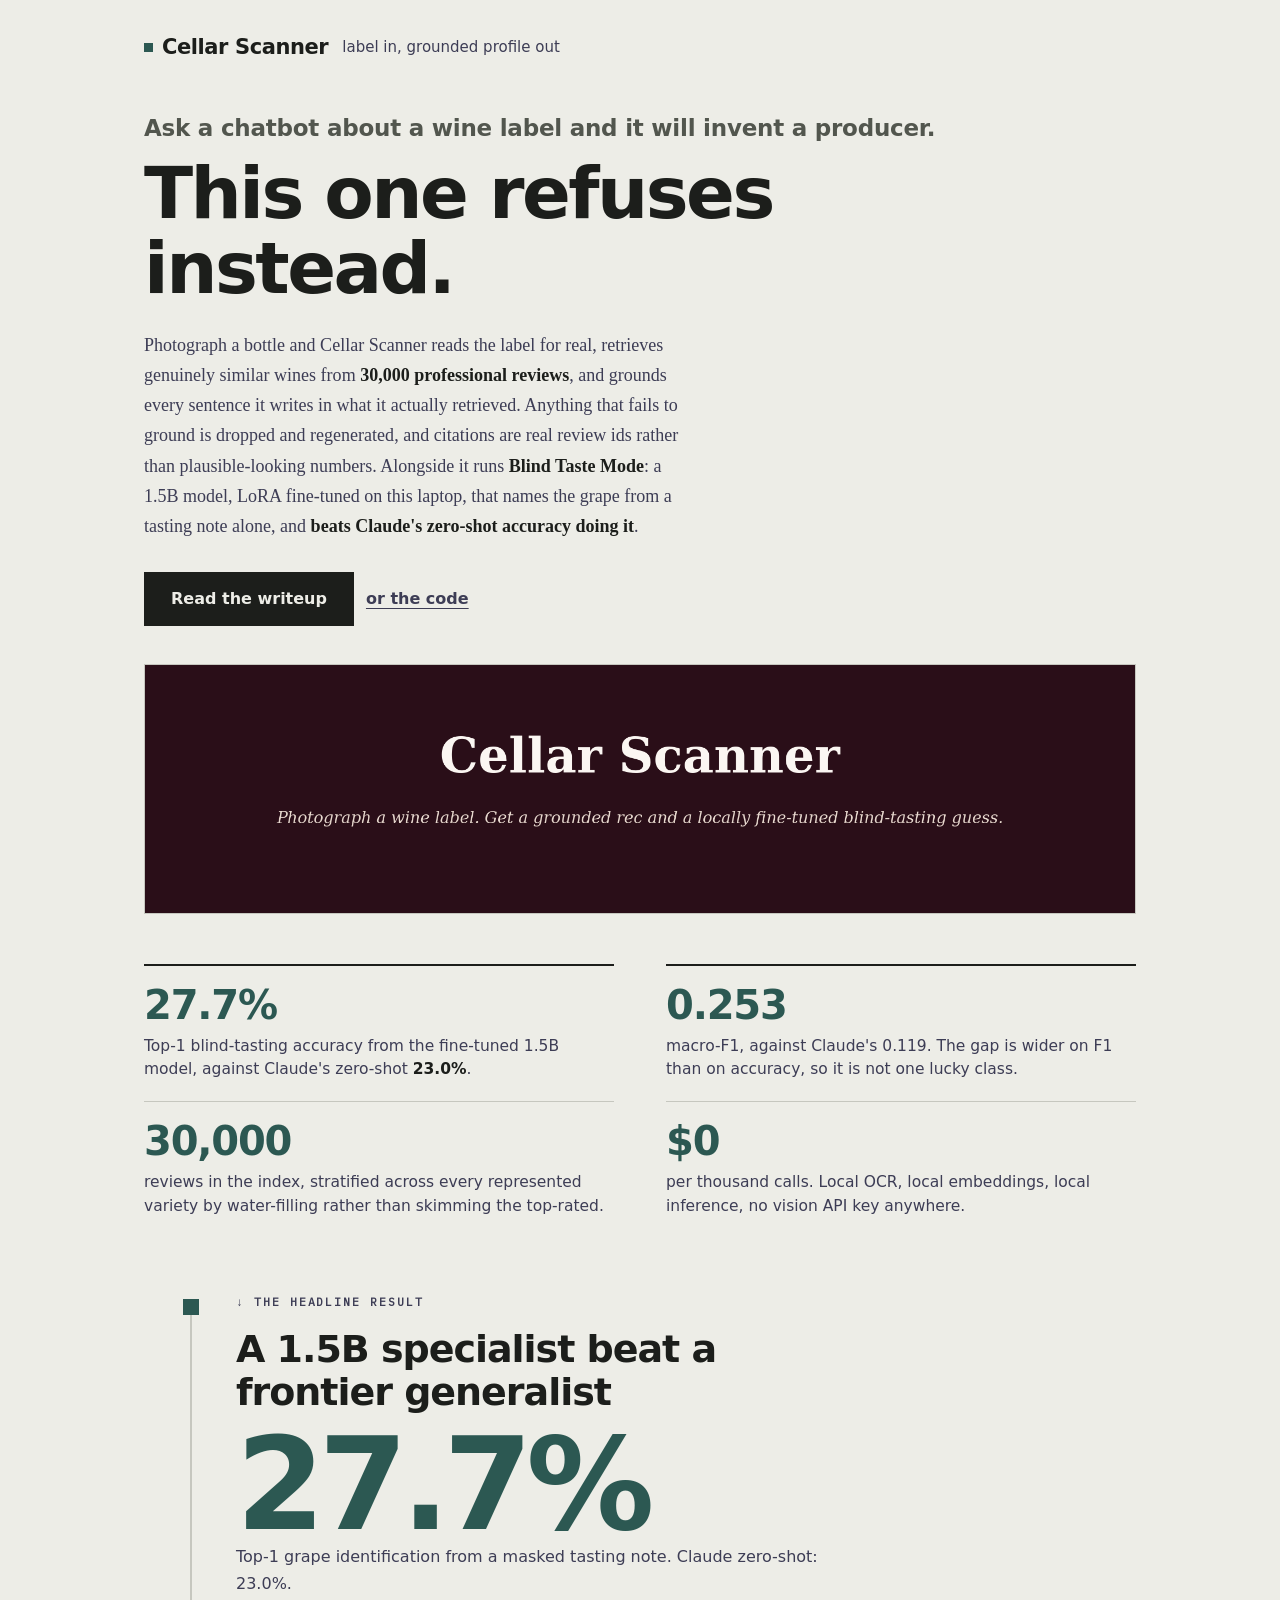
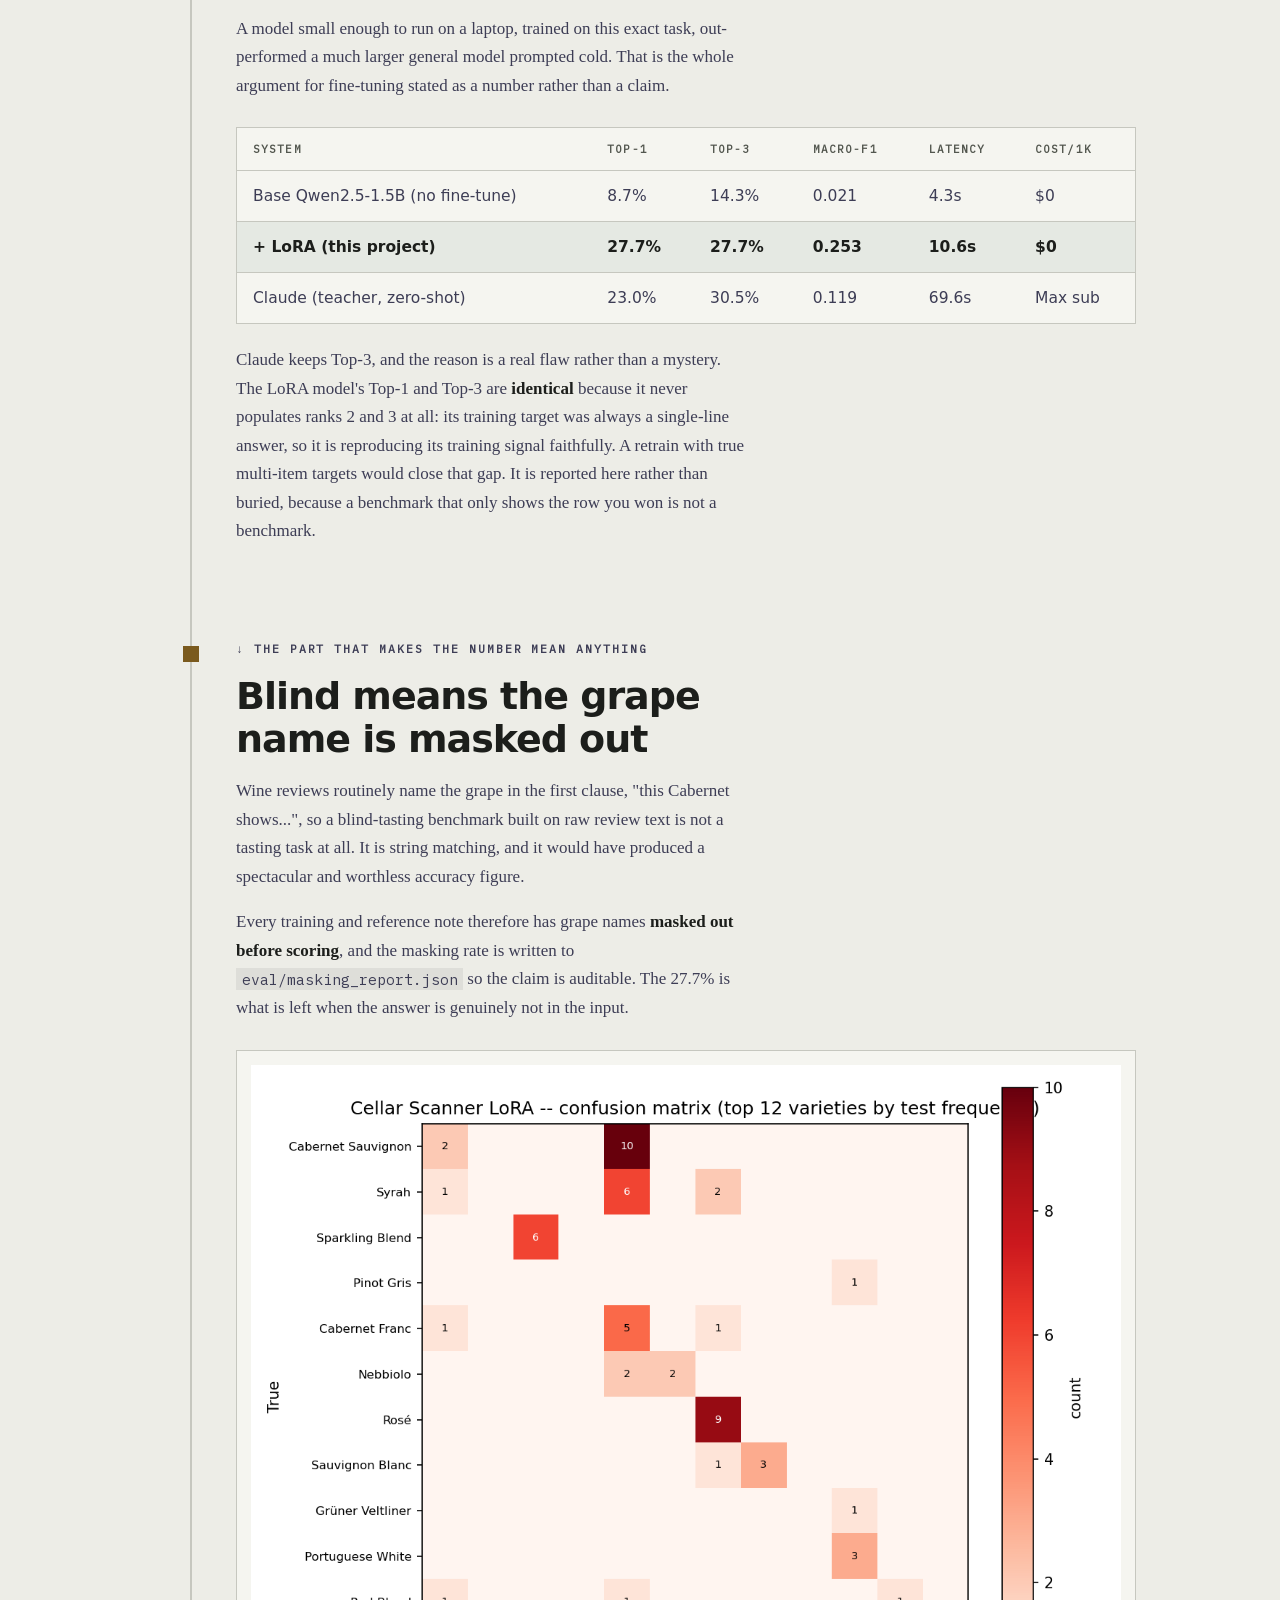
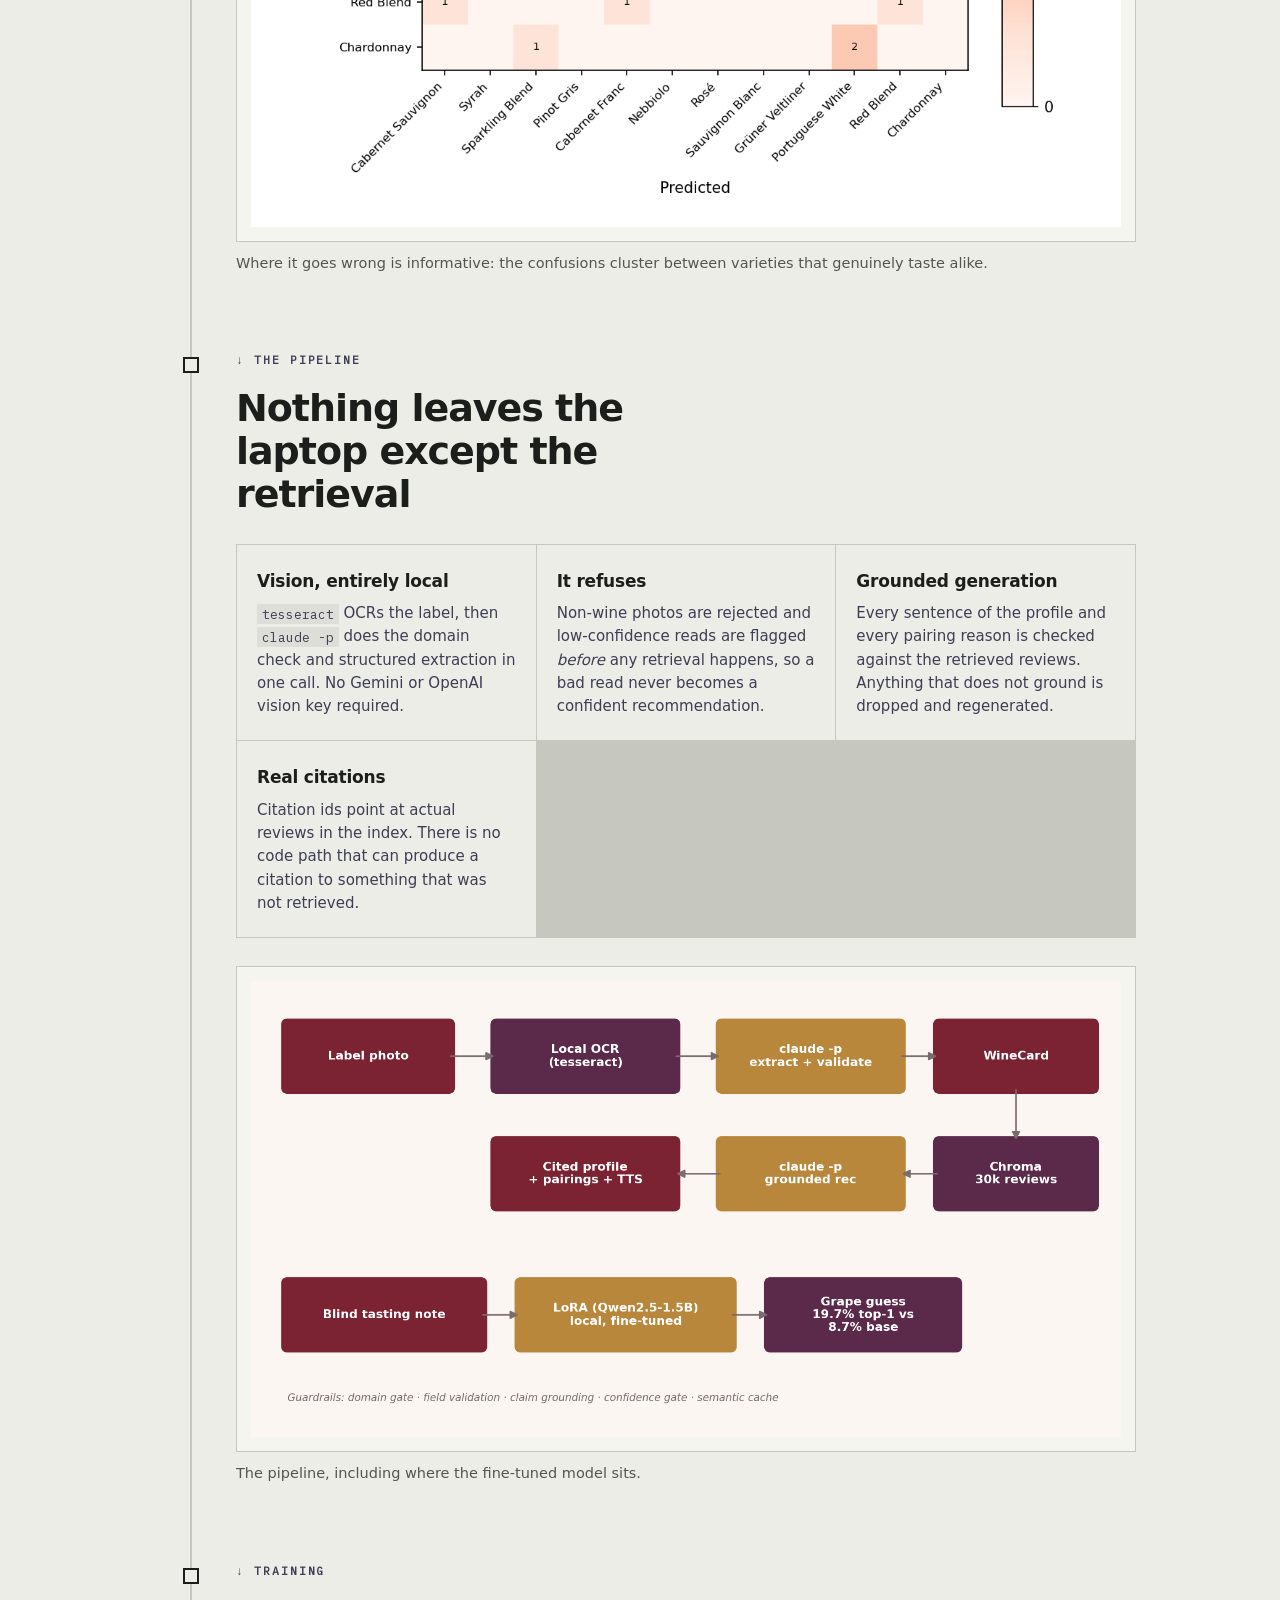
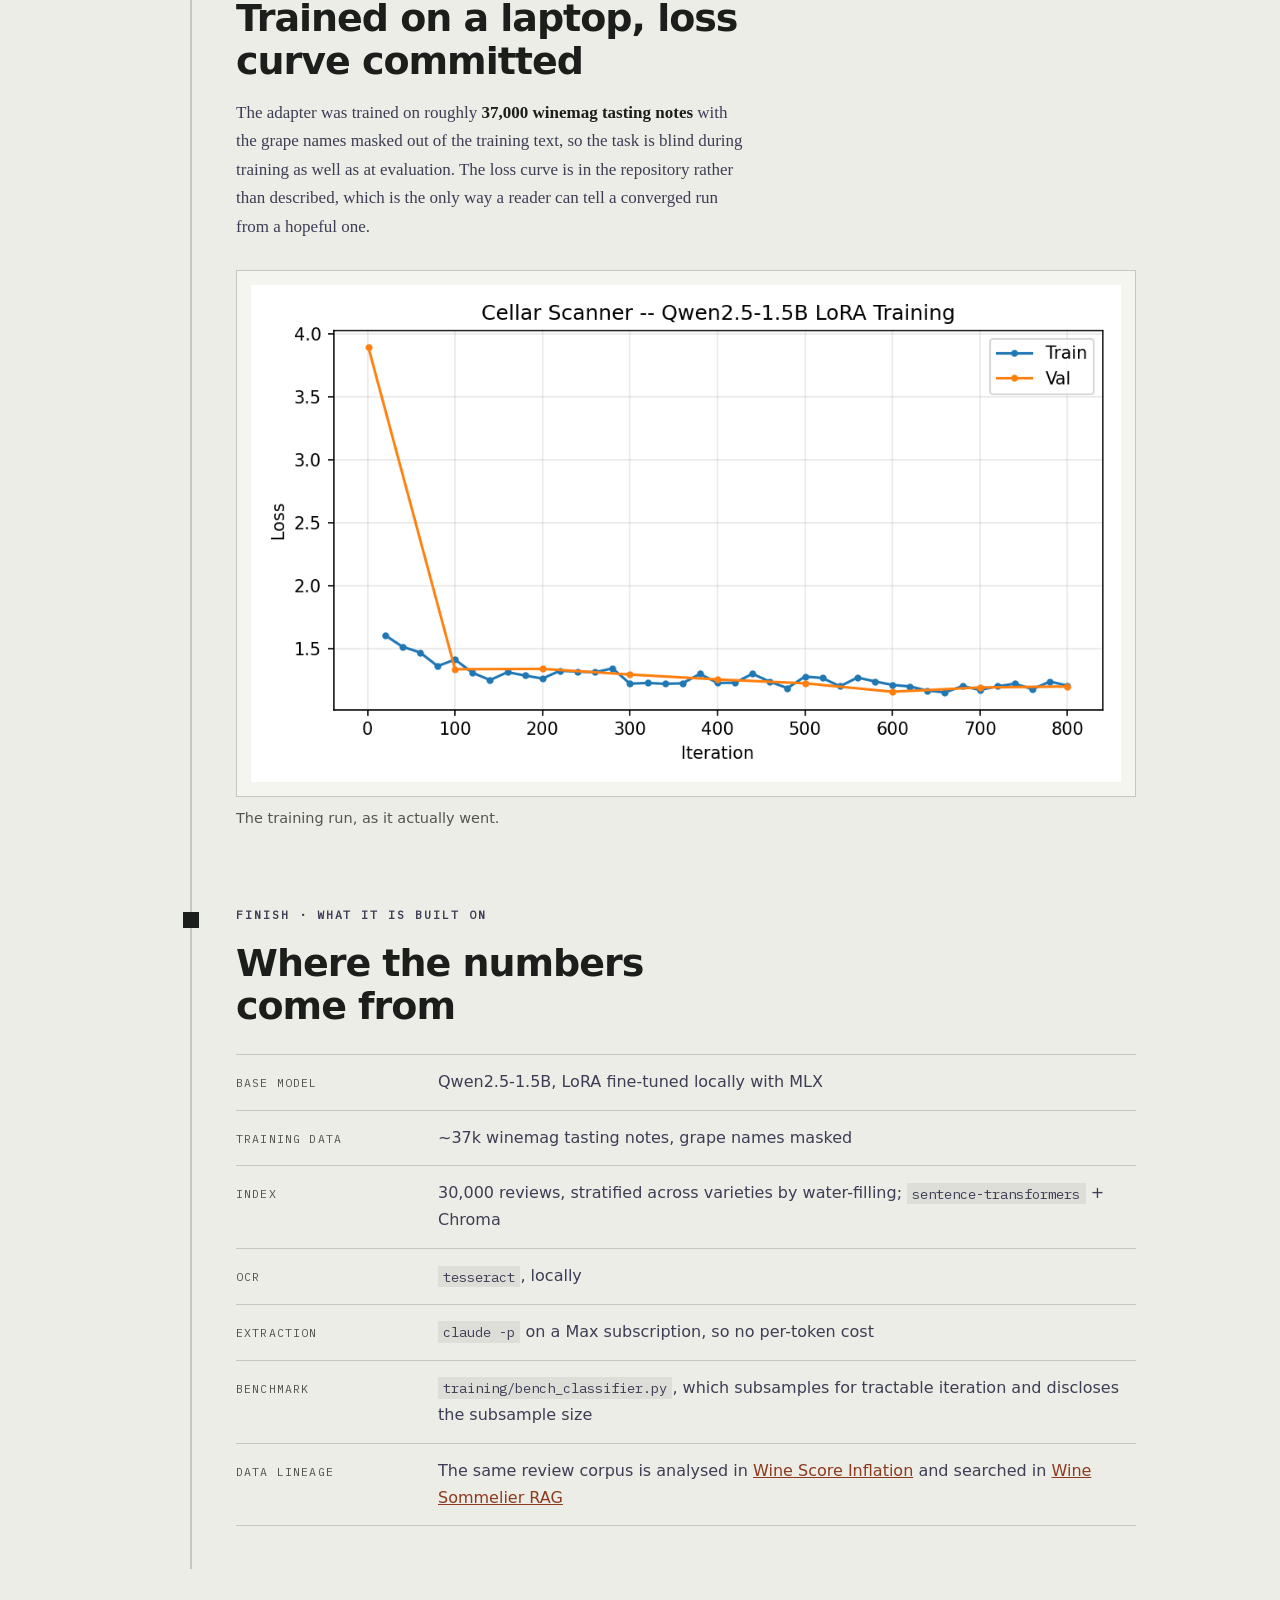
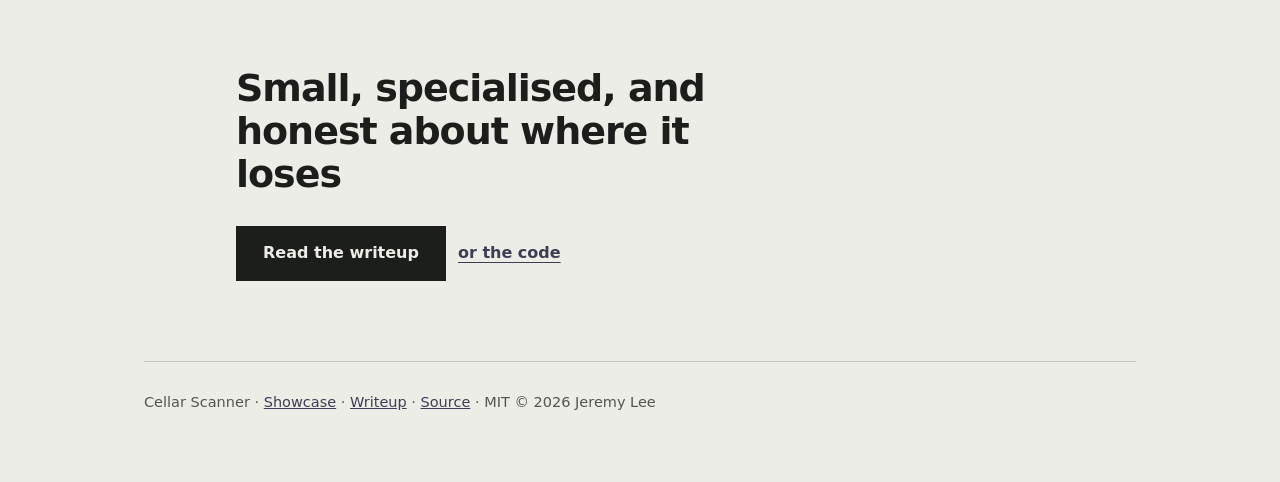
==== overview/index.html @ af888390 "Adopt the Ledger house style Replaces the cream and gold Georgia style with a technical-document ide" ====
<!doctype html>
<html lang="en">
<head>
<meta charset="utf-8" />
<meta name="viewport" content="width=device-width, initial-scale=1, viewport-fit=cover" />
<title>Cellar Scanner: a 1.5B model on a laptop that out-guesses Claude at blind tasting</title>
<meta name="description" content="Photograph a wine label, get a profile grounded in 30,000 real reviews. Plus a locally fine-tuned LoRA that identifies the grape from a blind tasting note at 27.7% Top-1, beating Claude's zero-shot 23.0%." />
<meta name="theme-color" content="#EDEDE7" />
<meta property="og:title" content="Cellar Scanner" />
<meta property="og:description" content="A specialised 1.5B model, fine-tuned on a laptop, beats a frontier model on the one task it was trained for." />
<meta property="og:type" content="article" />
<meta property="og:url" content="https://lyhjeremy.github.io/cellar-scanner/overview/" />
<style>
@font-face{font-family:"Source Serif 4";src:url("../fonts/SourceSerif4-400.woff2")format("woff2");font-weight:400;font-display:swap}
@font-face{font-family:"Source Serif 4";src:url("../fonts/SourceSerif4-600.woff2")format("woff2");font-weight:600;font-display:swap}
@font-face{font-family:"IBM Plex Sans";src:url("../fonts/IBMPlexSans-400.woff2")format("woff2");font-weight:400;font-display:swap}
@font-face{font-family:"IBM Plex Sans";src:url("../fonts/IBMPlexSans-600.woff2")format("woff2");font-weight:600;font-display:swap}
@font-face{font-family:"IBM Plex Mono";src:url("../fonts/IBMPlexMono-400.woff2")format("woff2");font-weight:400;font-display:swap}

  :root {
    --paper: #EDEDE7;
    --card: #F5F5F0;
    --plate: #F5F5F0;
    --ink: #1C1E1B;
    --ink2: #3d3d55;
    --muted: #52564E;
    --rule: #C6C7BF;
    --accent: #2C5852;
    --accent2: #7A5A1E;
    --link: #8C3A1E;
    --serif: Georgia, 'Iowan Old Style', 'Times New Roman', serif;
    --sans: 'Source Sans 3', -apple-system, system-ui, sans-serif;
    --mono: 'IBM Plex Mono', ui-monospace, 'SF Mono', monospace;
    --shadow: 0 1px 2px rgba(26,26,46,.05), 0 10px 34px rgba(26,26,46,.07);
    --spine:  92px;
    --col:    min(100% - 2.6rem, 62rem);
  }
  @media (prefers-color-scheme: dark) {
    :root {
      --paper: #14141f;
      --card: #1c1c2a;
      --plate: #f7f4ec;
      --ink: #F2EFE6;
      --ink2: #C9C4B6;
      --muted: #918B7D;
      --rule: #33313f;
      --accent: #E0899A;
      --accent2: #E3BC5E;
      --link: #22D3EE;
      --shadow: 0 1px 2px rgba(0,0,0,.32), 0 10px 34px rgba(0,0,0,.4);
    }
  }

  * { box-sizing: border-box; }
  html { scroll-behavior: smooth; }
  body {
    margin: 0; background: var(--paper); color: var(--ink);
    font-family: var(--serif); font-size: clamp(17px, 0.55rem + 0.6vw, 19.5px);
    line-height: 1.68; -webkit-font-smoothing: antialiased; overflow-x: hidden;
  }
  img { max-width: 100%; height: auto; display: block; }
  a { color: var(--link); }
  :focus-visible { outline: 2px solid var(--accent); outline-offset: 3px; border-radius: 0; }
  strong { font-weight: 700; color: var(--ink); }
  code { font-family: var(--mono); font-size: .86em;
         background: color-mix(in srgb, var(--ink) 7%, transparent);
         padding: .12em .38em; border-radius: 0; }
  .wrap { width: var(--col); margin: 0 auto; }

  .eyebrow { font-family: var(--mono); font-weight: 600; font-size: 11.5px;
             letter-spacing: .17em; text-transform: uppercase; color: var(--muted);
             margin: 0 0 14px; }

  .masthead { display: flex; align-items: baseline; gap: 14px; flex-wrap: wrap; padding: 30px 0 0; }
  .logo { font-family: var(--sans); font-weight: 800; font-size: 21px;
          letter-spacing: -.02em; display: flex; align-items: center; gap: 9px; }
  .dot { width: 9px; height: 9px; border-radius: 0; background: var(--accent); flex: none; }
  .tagline { font-size: 15px; color: var(--ink2); font-family: var(--sans); }

  .hero { padding: 44px 0 54px; }
  .kicker { font-family: var(--sans); font-size: clamp(18px, 2.1vw, 23px); font-weight: 600;
            color: var(--muted); margin: 0 0 8px; letter-spacing: -.01em; }
  .hero h1 { font-family: var(--sans); font-size: clamp(37px, 6vw, 72px); font-weight: 800;
             letter-spacing: -.035em; line-height: 1.04; margin: 0; max-width: 17ch; }
  .hero-sub { margin: 24px 0 0; font-size: 1.06em; color: var(--ink2); max-width: 60ch; }

  .cta-row { display: flex; gap: 12px; flex-wrap: wrap; margin-top: 30px; align-items: center; }
  .btn { display: inline-block; padding: 13px 26px; border-radius: 0;
         font-family: var(--sans); font-weight: 700; font-size: 16px;
         text-decoration: none; border: 1px solid var(--ink); }
  .btn:hover { transform: translateY(-1px); }
  .btn-primary { background: var(--ink); color: var(--paper); }
  .textlink { font-family: var(--sans); font-size: 16px; font-weight: 600; color: var(--ink2);
              text-decoration: underline; text-underline-offset: 4px;
              text-decoration-thickness: 1px; }
  .textlink:hover { color: var(--ink); }

  .claims { display: grid; grid-template-columns: 1fr; gap: 0 52px; margin: 50px 0 0; }
  @media (min-width: 760px) { .claims { grid-template-columns: 1fr 1fr; } }
  .claim { padding: 18px 0 20px; border-top: 1px solid var(--rule); }
  .claim:first-child, .claim:nth-child(2) { border-top: 2px solid var(--ink); }
  @media (max-width: 759px) { .claim:nth-child(2) { border-top: 1px solid var(--rule); } }
  .claim .n { font-family: var(--sans); font-weight: 800; font-size: 40px; line-height: 1.05;
              color: var(--accent); letter-spacing: -.03em; font-variant-numeric: tabular-nums; }
  .claim h3 { margin: 0 0 6px; }
  .claim p { margin: 9px 0 0; font-size: 15.5px; color: var(--ink2); line-height: 1.5;
             font-family: var(--sans); }

  .route { position: relative; padding-bottom: 30px; }
  .route::before { content: ""; position: absolute; left: calc(var(--spine) / 2); top: 8px;
                   bottom: 80px; width: 2px; background: var(--rule); }
  .stop { position: relative; padding: 0 0 76px var(--spine); }
  .stop::before { content: ""; position: absolute; left: calc(var(--spine) / 2 - 7px); top: 7px;
                  width: 16px; height: 16px; border-radius: 0;
                  background: var(--paper); border: 2px solid var(--ink); box-sizing: border-box; }
  .stop--key::before { background: var(--accent); border-color: var(--accent); }
  .stop--warn::before { background: var(--accent2); border-color: var(--accent2); }
  .stop--end::before { background: var(--ink); }

  h2 { font-family: var(--sans); font-size: clamp(27px, 3.7vw, 38px); font-weight: 800;
       letter-spacing: -.027em; line-height: 1.13; margin: 12px 0 16px; max-width: 19ch; }
  h3 { font-family: var(--sans); font-size: 17px; font-weight: 700; margin: 0 0 7px;
       letter-spacing: -.012em; }
  .stop p { margin: 0 0 17px; max-width: 60ch; color: var(--ink2); }

  .bignum { font-family: var(--sans); font-weight: 800; font-size: clamp(74px, 10vw, 128px);
            line-height: .86; letter-spacing: -.05em; margin: 6px 0 4px; color: var(--accent);
            font-variant-numeric: tabular-nums; }
  .bignum-note { font-family: var(--sans); font-size: 16px; color: var(--muted); margin: 0 0 20px; }

  /* A white-background chart would glow in dark mode; the plate makes it read
     as a deliberately printed page instead. */
  figure { margin: 28px 0 0; }
  .plate { background: var(--plate); border: 1px solid var(--rule); border-radius: 0;
           padding: 14px; overflow: hidden; }
  .plate img { border-radius: 0; }
  .plate--flush { padding: 0; }
  .shot { border-radius: 0; border: 1px solid var(--rule);
          overflow: hidden; background: var(--card); }
  /* min() so the cap never exceeds the column on a phone */
  .shot--narrow { max-width: min(430px, 100%); }
  figcaption { margin-top: 11px; font-family: var(--sans); font-size: 14.5px;
               color: var(--muted); line-height: 1.5; }
  .panels { display: grid; grid-template-columns: repeat(auto-fit, minmax(258px, 1fr));
            gap: 22px; margin-top: 28px; }
  .panels figure { margin: 0; }

  .pull { margin: 30px 0 0; padding: 20px 25px; border-left: 3px solid var(--accent);
          background: color-mix(in srgb, var(--accent) 7%, transparent);
          border-radius: 0; }
  .pull p { margin: 0 0 9px; color: var(--ink); max-width: none; }
  .pull p:last-of-type { margin: 0; }
  .pull .who { font-family: var(--mono); font-size: 11px; letter-spacing: .12em;
               text-transform: uppercase; color: var(--muted); display: block; margin-top: 9px; }

  .grid { display: grid; grid-template-columns: repeat(auto-fit, minmax(238px, 1fr));
          gap: 1px; margin-top: 28px; background: var(--rule);
          border: 1px solid var(--rule); border-radius: 0; overflow: hidden; }
  .cell { background: var(--paper); padding: 22px 20px; }
  .cell p { font-size: 15px; margin: 0; color: var(--ink2); max-width: none;
            line-height: 1.55; font-family: var(--sans); }

  /* results tables: scroll inside their own box, never the page */
  .tablewrap { margin-top: 26px; overflow-x: auto; border: 1px solid var(--rule);
               border-radius: 0; background: var(--card); }
  table { border-collapse: collapse; width: 100%; min-width: 480px;
          font-family: var(--sans); font-size: 15.5px; }
  th, td { padding: 12px 16px; text-align: left; border-bottom: 1px solid var(--rule); }
  th { font-family: var(--mono); font-size: 11px; letter-spacing: .1em;
       text-transform: uppercase; color: var(--muted); font-weight: 600; }
  td { color: var(--ink2); font-variant-numeric: tabular-nums; }
  tr:last-child td { border-bottom: 0; }
  .win td { color: var(--ink); font-weight: 700;
            background: color-mix(in srgb, var(--accent) 8%, transparent); }

  /* real terminal output, quoted verbatim */
  .term { margin-top: 26px; background: #14141f; color: #e6e3da; border-radius: 0;
          padding: 18px 20px; overflow-x: auto;
          border: 1px solid #2a2a3a; }
  .term pre { margin: 0; font-family: var(--mono); font-size: 13px; line-height: 1.62;
              white-space: pre; }
  .term .c { color: #9aa08f; }
  .term .g { color: #7fd18f; }
  .term .y { color: #E3BC5E; }

  .specs { margin-top: 26px; border-top: 1px solid var(--rule); }
  .spec { display: grid; grid-template-columns: 1fr; gap: 2px;
          padding: 14px 0; border-bottom: 1px solid var(--rule); }
  @media (min-width: 700px) { .spec { grid-template-columns: 178px 1fr; gap: 24px; } }
  .spec dt { font-family: var(--mono); font-size: 11.5px; letter-spacing: .1em;
             text-transform: uppercase; color: var(--muted); padding-top: 4px; }
  .spec dd { margin: 0; font-size: 16px; color: var(--ink2); font-family: var(--sans); }

  .close { padding: 6px 0 80px var(--spine); position: relative; }
  .close h2 { max-width: 20ch; }
  footer { border-top: 1px solid var(--rule); padding: 28px 0 60px;
           font-family: var(--sans); font-size: 14.5px; color: var(--muted); }
  footer a { color: var(--ink2); }
  footer p { margin: 0 0 8px; }

  @media (max-width: 640px) {
    :root { --spine: 38px; }
    .hero { padding: 36px 0 46px; }
    .stop { padding-bottom: 58px; }
    .plate { padding: 9px; }
    .term { padding: 14px 14px; }
    .term pre { font-size: 11.5px; }
  }
  @media (prefers-reduced-motion: reduce) {
    html { scroll-behavior: auto; }
    .btn { }
  }

</style>
</head>
<body>
<div class="wrap">
  <header class="masthead">
    <div class="logo"><span class="dot" aria-hidden="true"></span>Cellar Scanner</div>
    <div class="tagline">label in, grounded profile out</div>
  </header>

  <section class="hero">
    <p class="kicker">Ask a chatbot about a wine label and it will invent a producer.</p>
    <h1>This one refuses instead.</h1>

    <p class="hero-sub">
      Photograph a bottle and Cellar Scanner reads the label for real, retrieves
      genuinely similar wines from <strong>30,000 professional reviews</strong>,
      and grounds every sentence it writes in what it actually retrieved. Anything
      that fails to ground is dropped and regenerated, and citations are real
      review ids rather than plausible-looking numbers. Alongside it runs
      <strong>Blind Taste Mode</strong>: a 1.5B model, LoRA fine-tuned on this
      laptop, that names the grape from a tasting note alone, and
      <strong>beats Claude's zero-shot accuracy doing it</strong>.
    </p>

    <div class="cta-row">
      <a class="btn btn-primary" href="https://github.com/lyhjeremy/cellar-scanner/blob/main/writeup.md">Read the writeup</a>
      <a class="textlink" href="https://github.com/lyhjeremy/cellar-scanner">or the code</a>
    </div>

    <figure style="margin-top:38px">
      <img class="shot" src="../assets/banner.png"
        alt="Cellar Scanner banner artwork." />
    </figure>

    <div class="claims">
      <div class="claim">
        <div class="n">27.7%</div>
        <p>Top-1 blind-tasting accuracy from the fine-tuned 1.5B model, against
           Claude's zero-shot <strong>23.0%</strong>.</p>
      </div>
      <div class="claim">
        <div class="n">0.253</div>
        <p>macro-F1, against Claude's 0.119. The gap is wider on F1 than on
           accuracy, so it is not one lucky class.</p>
      </div>
      <div class="claim">
        <div class="n">30,000</div>
        <p>reviews in the index, stratified across every represented variety by
           water-filling rather than skimming the top-rated.</p>
      </div>
      <div class="claim">
        <div class="n">$0</div>
        <p>per thousand calls. Local OCR, local embeddings, local inference, no
           vision API key anywhere.</p>
      </div>
    </div>
  </section>
</div>

<div class="wrap">
<div class="route">

  <section class="stop stop--key">
    <p class="eyebrow">↓ the headline result</p>
    <h2>A 1.5B specialist beat a frontier generalist</h2>

    <div class="bignum">27.7%</div>
    <p class="bignum-note">Top-1 grape identification from a masked tasting note. Claude zero-shot: 23.0%.</p>

    <p>
      A model small enough to run on a laptop, trained on this exact task,
      out-performed a much larger general model prompted cold. That is the whole
      argument for fine-tuning stated as a number rather than a claim.
    </p>
    <div class="tablewrap">
      <table>
        <thead>
          <tr><th>System</th><th>Top-1</th><th>Top-3</th><th>Macro-F1</th><th>Latency</th><th>Cost/1k</th></tr>
        </thead>
        <tbody>
          <tr><td>Base Qwen2.5-1.5B (no fine-tune)</td><td>8.7%</td><td>14.3%</td><td>0.021</td><td>4.3s</td><td>$0</td></tr>
          <tr class="win"><td>+ LoRA (this project)</td><td>27.7%</td><td>27.7%</td><td>0.253</td><td>10.6s</td><td>$0</td></tr>
          <tr><td>Claude (teacher, zero-shot)</td><td>23.0%</td><td>30.5%</td><td>0.119</td><td>69.6s</td><td>Max sub</td></tr>
        </tbody>
      </table>
    </div>
    <p style="margin-top:22px">
      Claude keeps Top-3, and the reason is a real flaw rather than a mystery. The
      LoRA model's Top-1 and Top-3 are <strong>identical</strong> because it never
      populates ranks 2 and 3 at all: its training target was always a single-line
      answer, so it is reproducing its training signal faithfully. A retrain with
      true multi-item targets would close that gap. It is reported here rather than
      buried, because a benchmark that only shows the row you won is not a benchmark.
    </p>
  </section>

  <section class="stop stop--warn">
    <p class="eyebrow">↓ the part that makes the number mean anything</p>
    <h2>Blind means the grape name is masked out</h2>
    <p>
      Wine reviews routinely name the grape in the first clause, "this Cabernet
      shows...", so a blind-tasting benchmark built on raw review text is not a
      tasting task at all. It is string matching, and it would have produced a
      spectacular and worthless accuracy figure.
    </p>
    <p>
      Every training and reference note therefore has grape names
      <strong>masked out before scoring</strong>, and the masking rate is written
      to <code>eval/masking_report.json</code> so the claim is auditable. The 27.7%
      is what is left when the answer is genuinely not in the input.
    </p>
    <figure>
      <div class="plate">
        <img src="../eval/confusion_matrix.png" loading="lazy"
          alt="Confusion matrix of predicted against true grape varieties, with a visible diagonal and clustered off-diagonal confusion between stylistically similar varieties." />
      </div>
      <figcaption>
        Where it goes wrong is informative: the confusions cluster between
        varieties that genuinely taste alike.
      </figcaption>
    </figure>
  </section>

  <section class="stop">
    <p class="eyebrow">↓ the pipeline</p>
    <h2>Nothing leaves the laptop except the retrieval</h2>
    <div class="grid">
      <div class="cell">
        <h3>Vision, entirely local</h3>
        <p><code>tesseract</code> OCRs the label, then <code>claude -p</code> does
           the domain check and structured extraction in one call. No Gemini or
           OpenAI vision key required.</p>
      </div>
      <div class="cell">
        <h3>It refuses</h3>
        <p>Non-wine photos are rejected and low-confidence reads are flagged
           <em>before</em> any retrieval happens, so a bad read never becomes a
           confident recommendation.</p>
      </div>
      <div class="cell">
        <h3>Grounded generation</h3>
        <p>Every sentence of the profile and every pairing reason is checked
           against the retrieved reviews. Anything that does not ground is dropped
           and regenerated.</p>
      </div>
      <div class="cell">
        <h3>Real citations</h3>
        <p>Citation ids point at actual reviews in the index. There is no code path
           that can produce a citation to something that was not retrieved.</p>
      </div>
    </div>
    <figure>
      <div class="plate">
        <img src="../assets/architecture.png" loading="lazy"
          alt="Cellar Scanner pipeline diagram: label photo into local OCR, then structured extraction, then retrieval over a 30,000 review index, then grounded generation with citations, with the LoRA blind-taste model as a separate branch." />
      </div>
      <figcaption>The pipeline, including where the fine-tuned model sits.</figcaption>
    </figure>
  </section>

  <section class="stop">
    <p class="eyebrow">↓ training</p>
    <h2>Trained on a laptop, loss curve committed</h2>
    <p>
      The adapter was trained on roughly <strong>37,000 winemag tasting
      notes</strong> with the grape names masked out of the training text, so the
      task is blind during training as well as at evaluation. The loss curve is in
      the repository rather than described, which is the only way a reader can tell
      a converged run from a hopeful one.
    </p>
    <figure>
      <div class="plate">
        <img src="../eval/loss_curve.png" loading="lazy"
          alt="Training loss curve for the LoRA fine-tune, descending steeply then flattening into a stable plateau." />
      </div>
      <figcaption>The training run, as it actually went.</figcaption>
    </figure>
  </section>

  <section class="stop stop--end">
    <p class="eyebrow">Finish · what it is built on</p>
    <h2>Where the numbers come from</h2>
    <dl class="specs">
      <div class="spec"><dt>Base model</dt><dd>Qwen2.5-1.5B, LoRA fine-tuned locally with MLX</dd></div>
      <div class="spec"><dt>Training data</dt><dd>~37k winemag tasting notes, grape names masked</dd></div>
      <div class="spec"><dt>Index</dt><dd>30,000 reviews, stratified across varieties by water-filling; <code>sentence-transformers</code> + Chroma</dd></div>
      <div class="spec"><dt>OCR</dt><dd><code>tesseract</code>, locally</dd></div>
      <div class="spec"><dt>Extraction</dt><dd><code>claude -p</code> on a Max subscription, so no per-token cost</dd></div>
      <div class="spec"><dt>Benchmark</dt><dd><code>training/bench_classifier.py</code>, which subsamples for tractable iteration and discloses the subsample size</dd></div>
      <div class="spec"><dt>Data lineage</dt><dd>The same review corpus is analysed in <a href="https://lyhjeremy.github.io/wine-score-inflation/">Wine Score Inflation</a> and searched in <a href="https://lyhjeremy.github.io/wine-sommelier-rag/">Wine Sommelier RAG</a></dd></div>
    </dl>
  </section>

</div>
</div>

<div class="wrap">
  <section class="close">
    <h2>Small, specialised, and honest about where it loses</h2>
    <div class="cta-row">
      <a class="btn btn-primary" href="https://github.com/lyhjeremy/cellar-scanner/blob/main/writeup.md">Read the writeup</a>
      <a class="textlink" href="https://github.com/lyhjeremy/cellar-scanner">or the code</a>
    </div>
  </section>

  <footer>
    <p>
      Cellar Scanner ·
      <a href="../">Showcase</a> ·
      <a href="https://github.com/lyhjeremy/cellar-scanner/blob/main/writeup.md">Writeup</a> ·
      <a href="https://github.com/lyhjeremy/cellar-scanner">Source</a> ·
      MIT © 2026 Jeremy Lee
    </p>
  </footer>
</div>
</body>
</html>
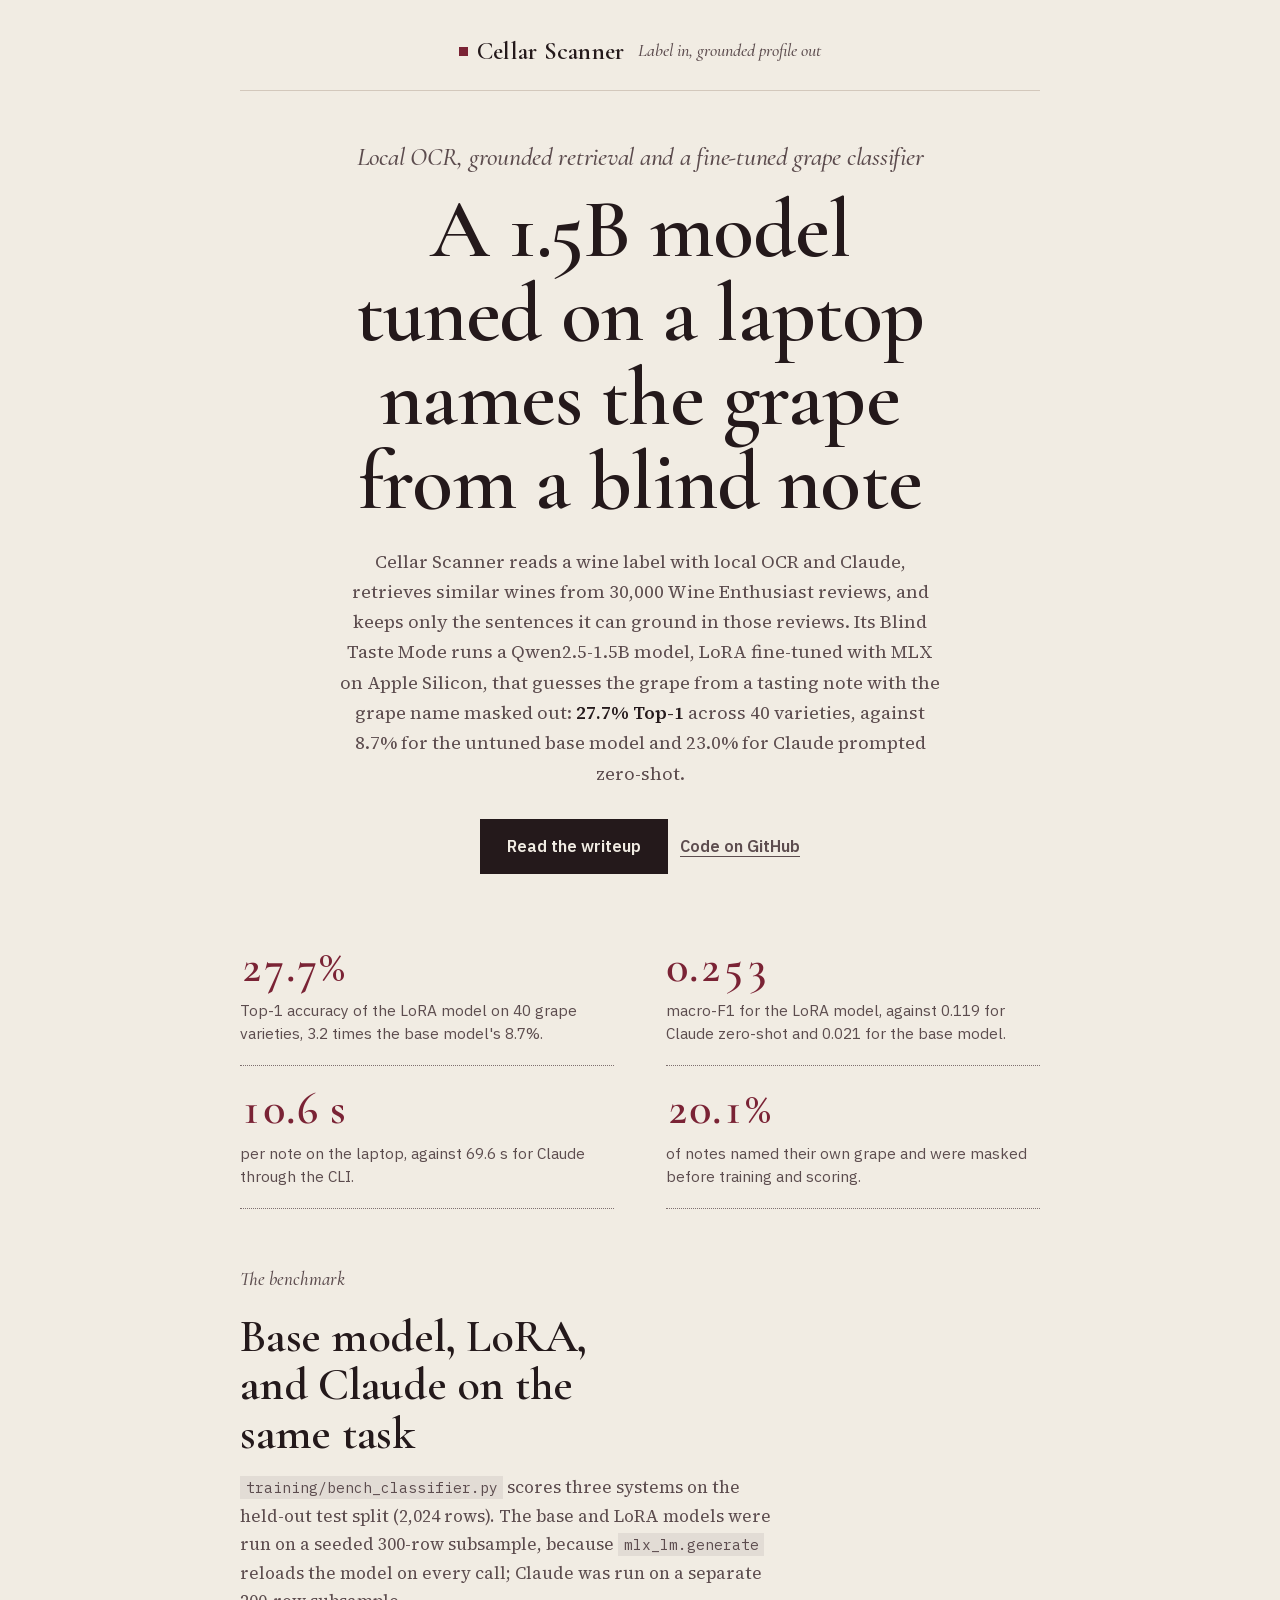
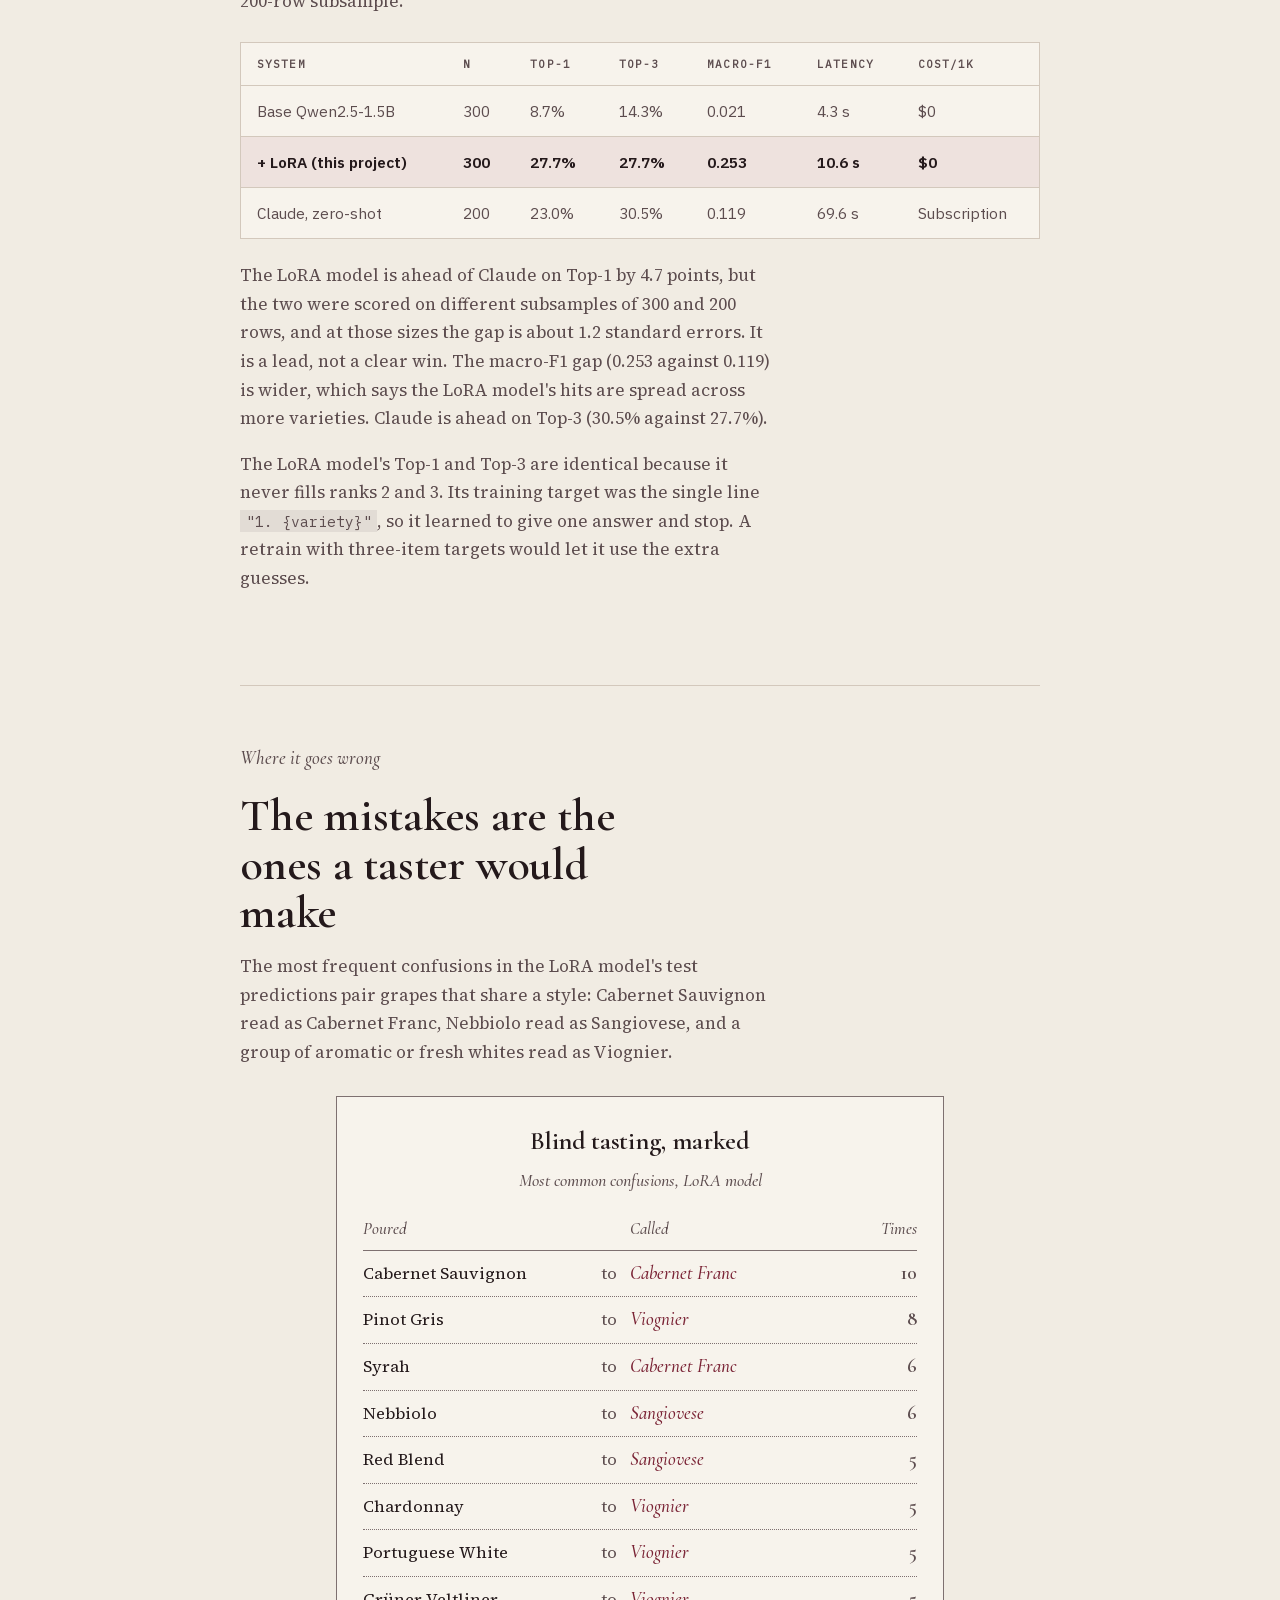
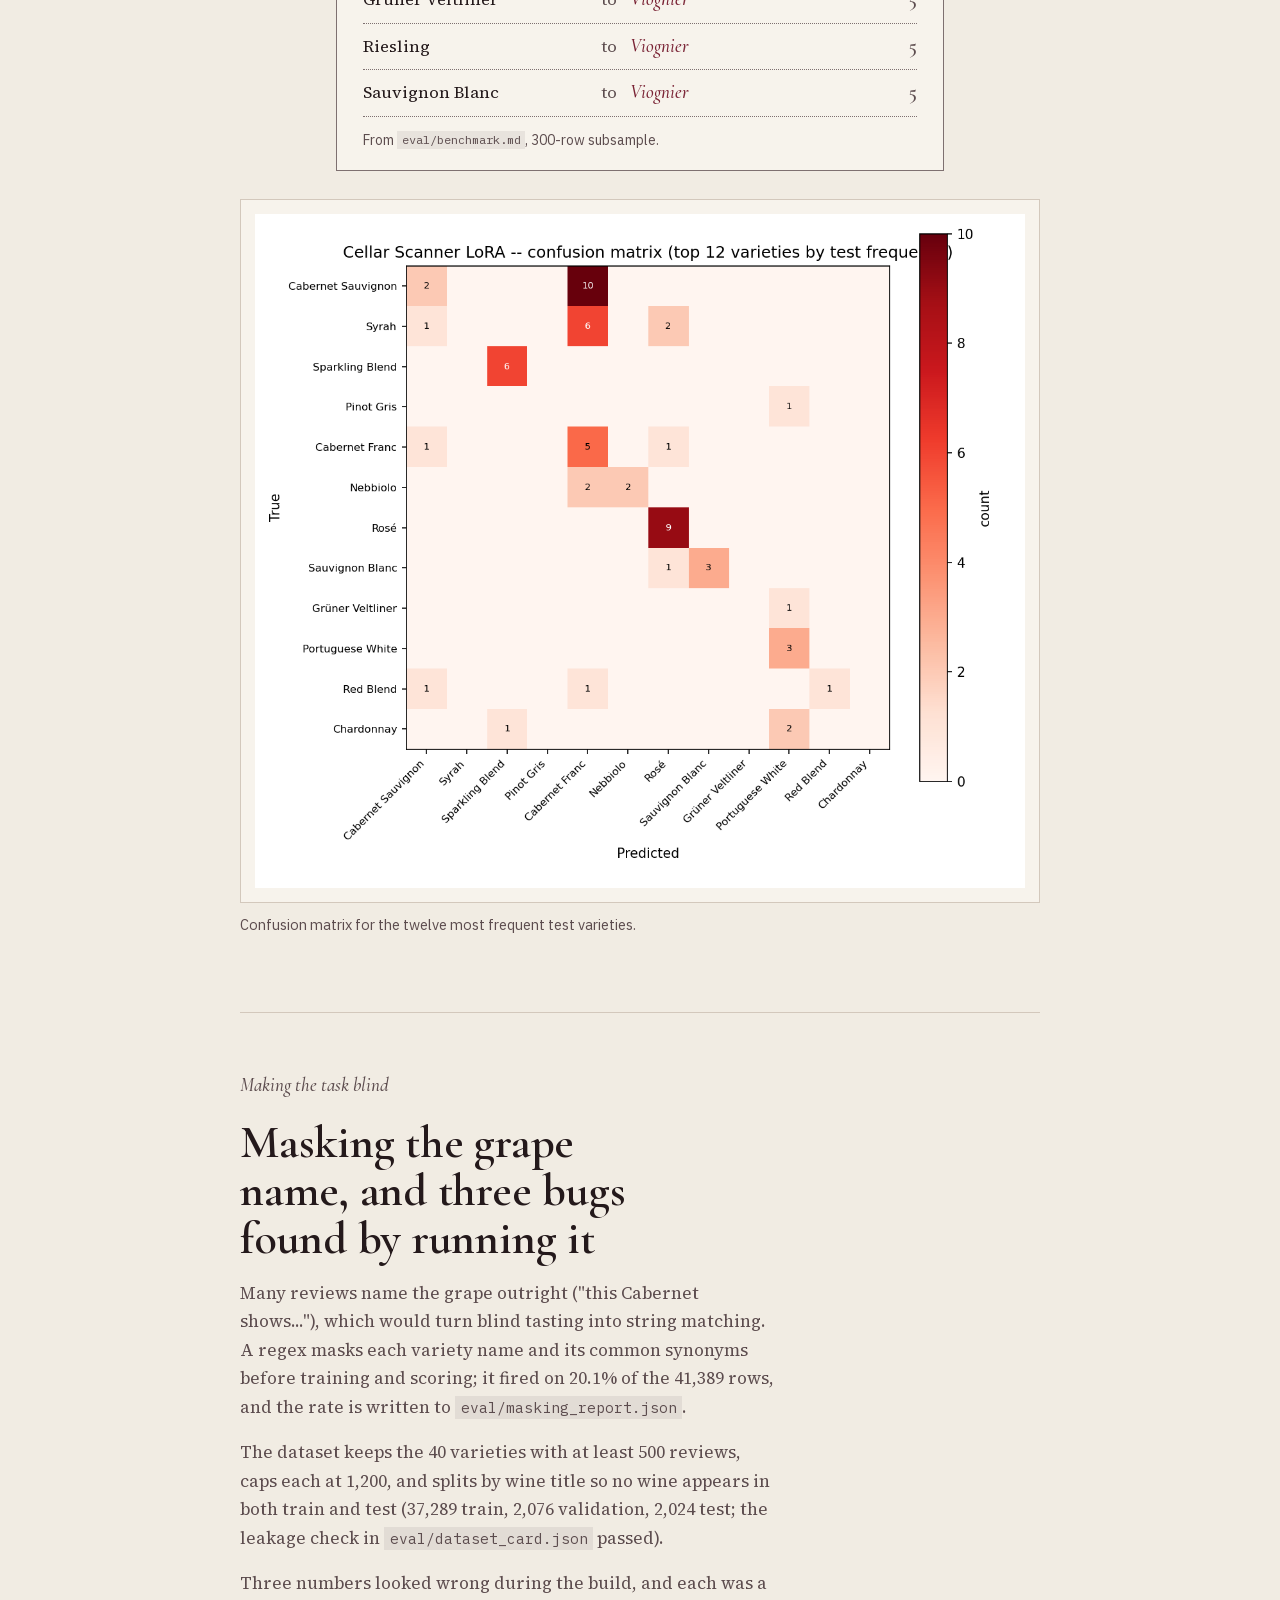
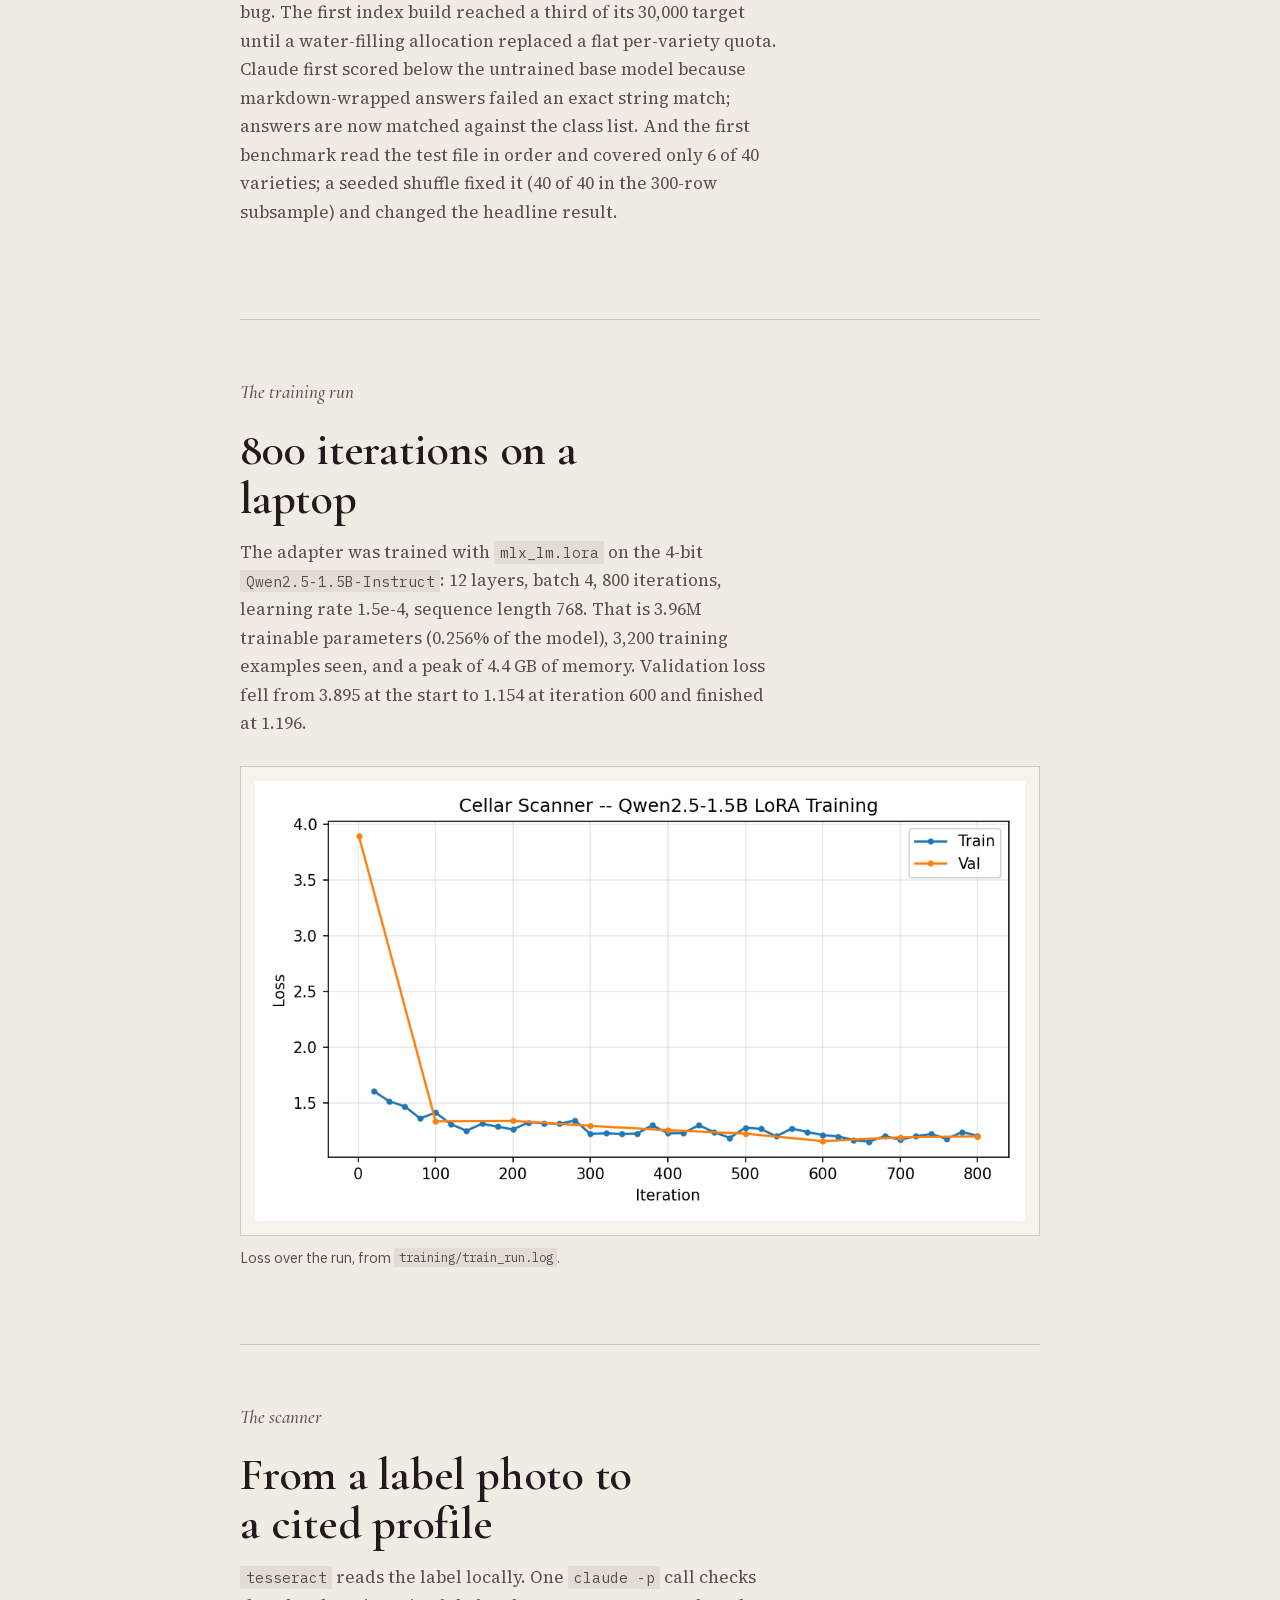
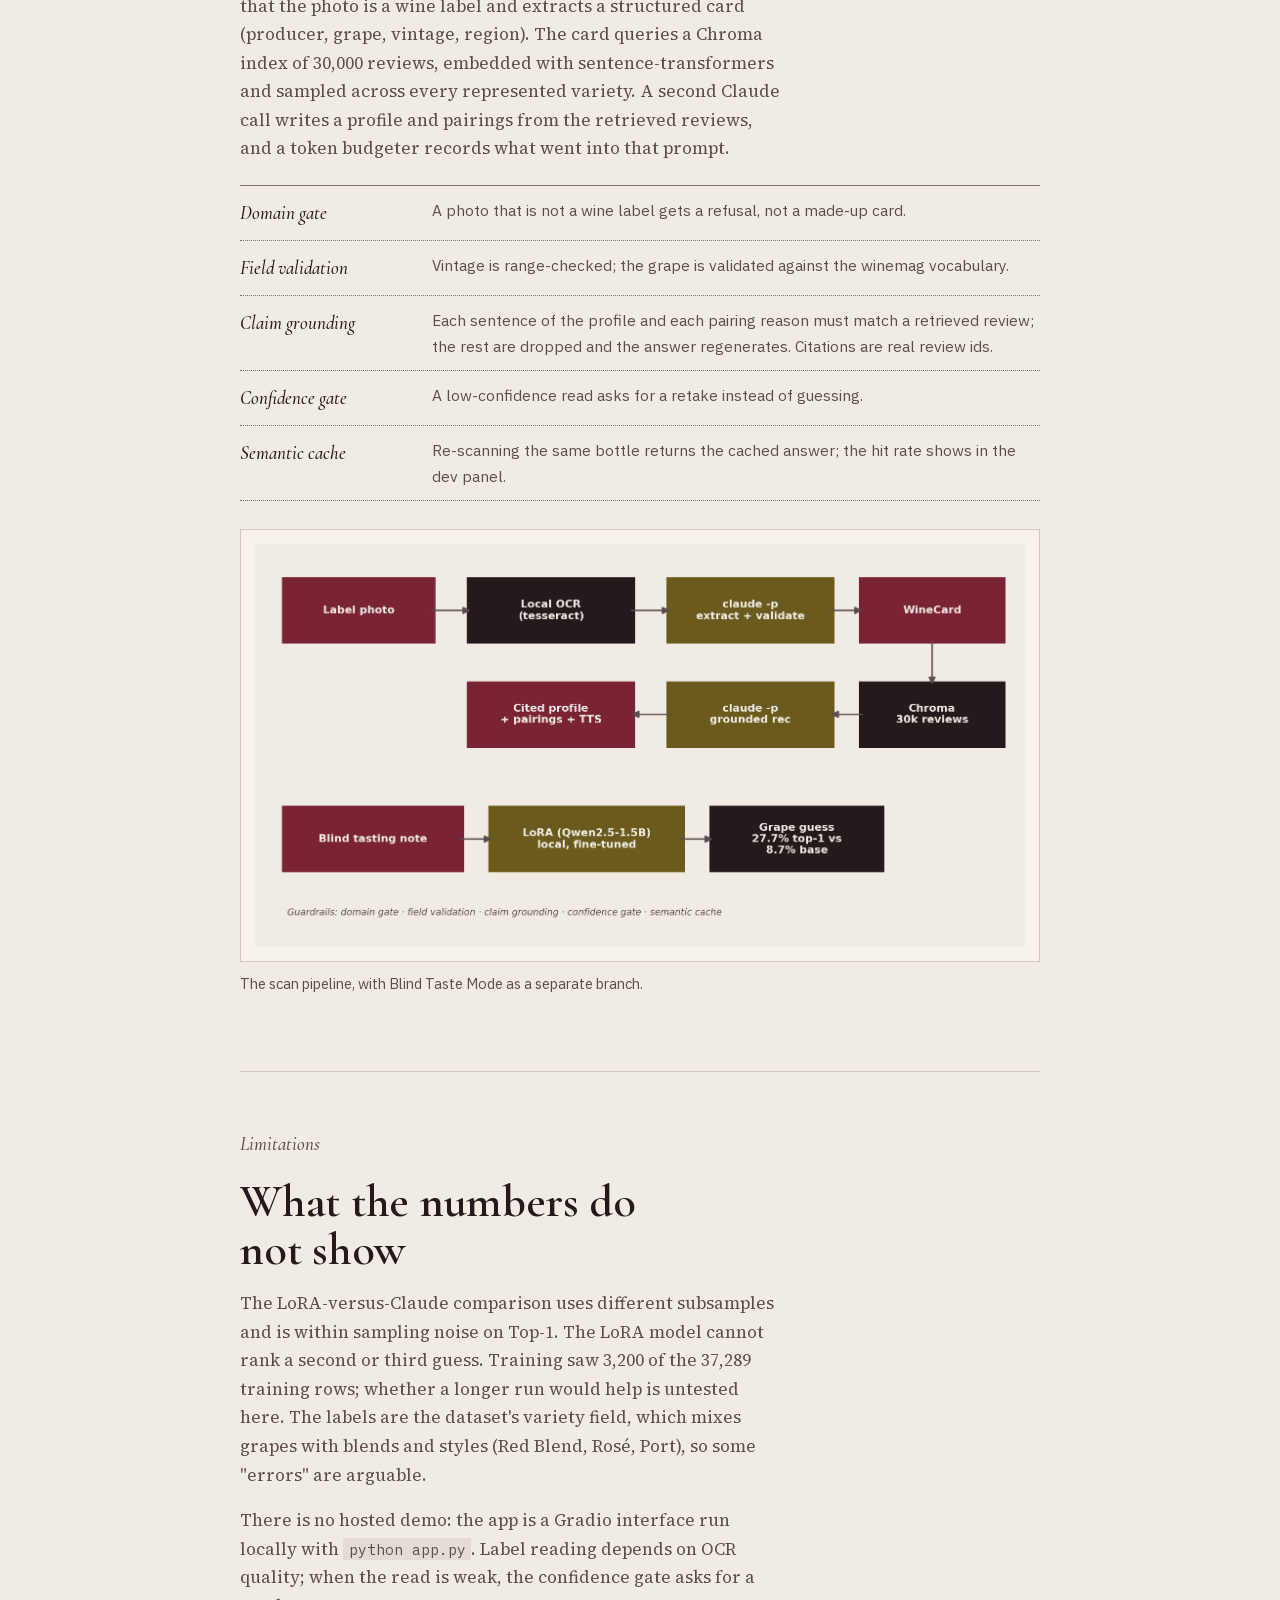
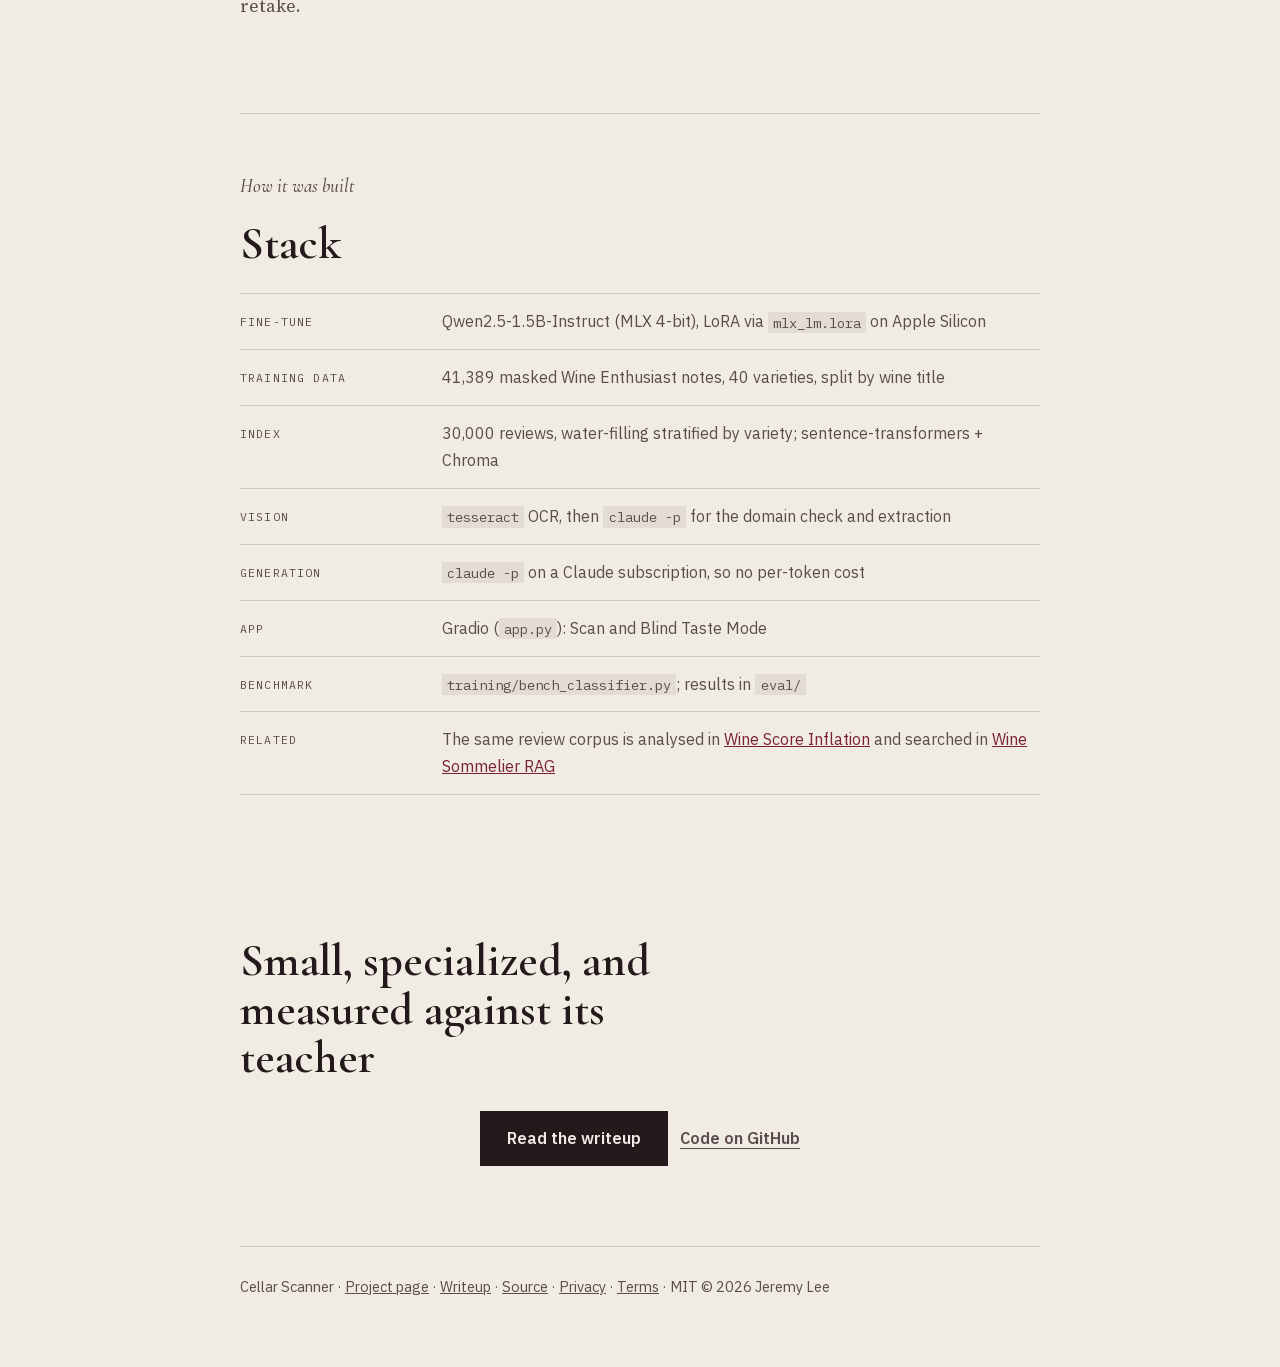
==== commit 2b69d1b0: "Refresh README, write-up and pages (cellar family)" ====
--- a/overview/index.html
+++ b/overview/index.html
@@ -3,55 +3,57 @@
 <head>
 <meta charset="utf-8" />
 <meta name="viewport" content="width=device-width, initial-scale=1, viewport-fit=cover" />
-<title>Cellar Scanner: a 1.5B model on a laptop that out-guesses Claude at blind tasting</title>
-<meta name="description" content="Photograph a wine label, get a profile grounded in 30,000 real reviews. Plus a locally fine-tuned LoRA that identifies the grape from a blind tasting note at 27.7% Top-1, beating Claude's zero-shot 23.0%." />
-<meta name="theme-color" content="#EDEDE7" />
+<title>Cellar Scanner: a LoRA-tuned 1.5B model names the grape from a blind tasting note at 27.7% Top-1</title>
+<meta name="description" content="Photograph a wine label and get a profile grounded in 30,000 Wine Enthusiast reviews. A Qwen2.5-1.5B model, LoRA fine-tuned on a laptop, names the grape from a masked tasting note at 27.7% Top-1, against 8.7% for the base model and 23.0% for Claude zero-shot." />
+<meta name="theme-color" content="#F1ECE3" />
 <meta property="og:title" content="Cellar Scanner" />
-<meta property="og:description" content="A specialised 1.5B model, fine-tuned on a laptop, beats a frontier model on the one task it was trained for." />
+<meta property="og:description" content="A 1.5B model fine-tuned on a laptop, benchmarked against its base model and Claude on blind grape identification." />
 <meta property="og:type" content="article" />
 <meta property="og:url" content="https://lyhjeremy.github.io/cellar-scanner/overview/" />
+<link href="" rel="stylesheet" />
 <style>
-@font-face{font-family:"Source Serif 4";src:url("../fonts/SourceSerif4-400.woff2")format("woff2");font-weight:400;font-display:swap}
-@font-face{font-family:"Source Serif 4";src:url("../fonts/SourceSerif4-600.woff2")format("woff2");font-weight:600;font-display:swap}
-@font-face{font-family:"IBM Plex Sans";src:url("../fonts/IBMPlexSans-400.woff2")format("woff2");font-weight:400;font-display:swap}
-@font-face{font-family:"IBM Plex Sans";src:url("../fonts/IBMPlexSans-600.woff2")format("woff2");font-weight:600;font-display:swap}
-@font-face{font-family:"IBM Plex Mono";src:url("../fonts/IBMPlexMono-400.woff2")format("woff2");font-weight:400;font-display:swap}
-
   :root {
-    --paper: #EDEDE7;
-    --card: #F5F5F0;
-    --plate: #F5F5F0;
-    --ink: #1C1E1B;
-    --ink2: #3d3d55;
-    --muted: #52564E;
-    --rule: #C6C7BF;
-    --accent: #2C5852;
-    --accent2: #7A5A1E;
-    --link: #8C3A1E;
-    --serif: Georgia, 'Iowan Old Style', 'Times New Roman', serif;
-    --sans: 'Source Sans 3', -apple-system, system-ui, sans-serif;
-    --mono: 'IBM Plex Mono', ui-monospace, 'SF Mono', monospace;
-    --shadow: 0 1px 2px rgba(26,26,46,.05), 0 10px 34px rgba(26,26,46,.07);
+    --paper: #F1ECE3;
+    --card: #F7F3EC;
+    --plate: #F7F3EC;
+    --ink: #24191B;
+    --ink2: #5C4C4E;
+    --muted: #5C4C4E;
+    --rule: #D3C8BC;
+    --accent: #7A2335;
+    --accent2: #6A5A1E;
+    --link: #7A2335;
+    --serif: "Source Serif 4", "Iowan Old Style", "Palatino Linotype", Palatino, serif;
+    --sans: "IBM Plex Sans", "Helvetica Neue", Helvetica, Arial, sans-serif;
+    --mono: "IBM Plex Mono", "SF Mono", Menlo, Consolas, monospace;
+    --display: "Cormorant Garamond", Garamond, "Iowan Old Style", serif;
+    --edge: #7E7070;
     --spine:  92px;
     --col:    min(100% - 2.6rem, 62rem);
   }
   @media (prefers-color-scheme: dark) {
     :root {
-      --paper: #14141f;
-      --card: #1c1c2a;
-      --plate: #f7f4ec;
-      --ink: #F2EFE6;
-      --ink2: #C9C4B6;
-      --muted: #918B7D;
-      --rule: #33313f;
-      --accent: #E0899A;
-      --accent2: #E3BC5E;
-      --link: #22D3EE;
-      --shadow: 0 1px 2px rgba(0,0,0,.32), 0 10px 34px rgba(0,0,0,.4);
+      --paper: #1C1517;
+      --card: #261D20;
+      --plate: #261D20;
+      --ink: #EDE3DD;
+      --ink2: #B6A6A3;
+      --muted: #B6A6A3;
+      --rule: #413337;
+      --accent: #E08A99;
+      --accent2: #C9B46A;
+      --link: #E08A99;
+      --edge: #7A6A6C;
     }
   }
 
-  * { box-sizing: border-box; }
+  @font-face{font-family:"Source Serif 4";src:url("../fonts/SourceSerif4-400.woff2")format("woff2");font-weight:400;font-display:swap}
+  @font-face{font-family:"Source Serif 4";src:url("../fonts/SourceSerif4-600.woff2")format("woff2");font-weight:600;font-display:swap}
+  @font-face{font-family:"IBM Plex Sans";src:url("../fonts/IBMPlexSans-400.woff2")format("woff2");font-weight:400;font-display:swap}
+  @font-face{font-family:"IBM Plex Sans";src:url("../fonts/IBMPlexSans-600.woff2")format("woff2");font-weight:600;font-display:swap}
+  @font-face{font-family:"IBM Plex Mono";src:url("../fonts/IBMPlexMono-400.woff2")format("woff2");font-weight:400;font-display:swap}
+
+  * { box-sizing: border-box; border-radius: 0; }
   html { scroll-behavior: smooth; }
   body {
     margin: 0; background: var(--paper); color: var(--ink);
@@ -210,61 +212,104 @@
     html { scroll-behavior: auto; }
     .btn { }
   }
-
+  @font-face{font-family:"Cormorant Garamond";src:url("../fonts/CormorantGaramond-600.woff2")format("woff2");font-weight:600;font-style:normal;font-display:swap}
+  @font-face{font-family:"Cormorant Garamond";src:url("../fonts/CormorantGaramond-500i.woff2")format("woff2");font-weight:500;font-style:italic;font-display:swap}
+
+  .btn:hover { transform: none; background: var(--accent); border-color: var(--accent); color: var(--paper); }
+  .pull { border: 1px solid var(--edge); border-left: 1px solid var(--edge); background: transparent; }
+  .term { background: var(--card); color: var(--ink); border: 1px solid var(--rule); }
+  .term .c { color: var(--muted); } .term .g { color: var(--accent2); } .term .y { color: var(--accent); }
+  .logo, .hero h1, h2, .claim .n, .bignum { font-family: var(--display); }
+
+  /* Cellar: a printed wine list. Centered serif masthead, italic notes, dotted leaders. */
+  :root { --col: min(100% - 2.6rem, 50rem); }
+  .masthead { justify-content: center; text-align: center; border-bottom: 1px solid var(--rule); padding-bottom: 18px; }
+  .logo { font-weight: 600; font-size: 25px; letter-spacing: .01em; }
+  .tagline { font-family: var(--display); font-style: italic; font-size: 18px; }
+  .hero { text-align: center; }
+  .hero h1, .hero-sub { margin-left: auto; margin-right: auto; }
+  .hero h1 { font-weight: 600; font-size: clamp(44px, 7vw, 84px); letter-spacing: -.01em; line-height: 1; max-width: 16ch; }
+  .kicker { font-family: var(--display); font-style: italic; font-weight: 500; font-size: clamp(21px, 2.4vw, 26px); }
+  .cta-row { justify-content: center; }
+  .claims { text-align: left; }
+  .claim, .claim:first-child, .claim:nth-child(2) { border-top: 0; border-bottom: 1px dotted var(--edge); }
+  .claim .n { font-weight: 600; font-size: 46px; letter-spacing: 0; }
+  h2 { font-weight: 600; font-size: clamp(32px, 4.4vw, 46px); letter-spacing: -.005em; line-height: 1.05; }
+  .eyebrow { font-family: var(--display); font-style: italic; font-weight: 500; font-size: 19px;
+             letter-spacing: 0; text-transform: none; color: var(--accent); }
+  :root { --spine: 0px; }
+  .route::before, .stop::before { display: none; }
+  .stop { padding-left: 0; }
+  .stop + .stop { border-top: 1px solid var(--rule); padding-top: 56px; }
+  .bignum { font-weight: 600; letter-spacing: -.01em; }
+
+
+  .bignum { line-height: 1.02; margin-bottom: 14px; }
+  .grid { display: block; background: none; border: 0; }
+  /* Signature: the model's most common mistakes, set as a blind-tasting sheet. */
+  .sheet { margin: 30px auto 0; max-width: 38rem; border: 1px solid var(--edge); background: var(--card); padding: 22px 26px 18px; }
+  .sheet h3 { font-family: var(--display); font-weight: 600; font-size: 26px; text-align: center; margin: 0; }
+  .sheet .sub { font-family: var(--display); font-style: italic; font-weight: 500; font-size: 18px; text-align: center; color: var(--ink2); margin: 2px 0 14px; max-width: none; }
+  .sheet .hd, .sheet .row { display: grid; grid-template-columns: minmax(0, 1fr) 1.6rem minmax(0, 1fr) 3.4rem; gap: 8px; align-items: baseline; padding: 6px 0; border-bottom: 1px dotted var(--edge); }
+  .sheet .hd { font-family: var(--display); font-style: italic; font-weight: 500; font-size: 17px; color: var(--ink2); border-bottom: 1px solid var(--edge); }
+  .sheet .row span { font-family: var(--serif); font-size: 16.5px; color: var(--ink); }
+  .sheet .row .to { color: var(--ink2); text-align: center; }
+  .sheet .row .called { font-family: var(--display); font-style: italic; font-weight: 500; font-size: 19px; color: var(--accent); }
+  .sheet .row .n { font-family: var(--display); font-weight: 600; font-size: 20px; text-align: right; color: var(--ink2); }
+  .sheet .hd .n { text-align: right; }
+  .sheet .foot { font-family: var(--sans); font-size: 14px; color: var(--ink2); margin: 12px 0 0; max-width: none; }
+  @media (max-width: 480px) { .sheet { padding: 18px 12px 14px; } .sheet .hd, .sheet .row { grid-template-columns: minmax(0, 1fr) 1rem minmax(0, 1fr) 2rem; gap: 4px; } .sheet .row span { font-size: 14.5px; } .sheet .row .called { font-size: 16px; } }
+  .guards { margin: 22px 0 0; padding: 0; list-style: none; border-top: 1px solid var(--edge); }
+  .guards li { display: grid; grid-template-columns: 11rem minmax(0, 1fr); gap: 16px; padding: 11px 0; border-bottom: 1px dotted var(--edge); font-family: var(--sans); font-size: 15.5px; color: var(--ink2); }
+  .guards li b { font-family: var(--display); font-style: italic; font-weight: 500; font-size: 19px; color: var(--ink); }
+  @media (max-width: 560px) { .guards li { grid-template-columns: 1fr; gap: 2px; } }
 </style>
 </head>
 <body>
 <div class="wrap">
   <header class="masthead">
     <div class="logo"><span class="dot" aria-hidden="true"></span>Cellar Scanner</div>
-    <div class="tagline">label in, grounded profile out</div>
+    <div class="tagline">Label in, grounded profile out</div>
   </header>
 
   <section class="hero">
-    <p class="kicker">Ask a chatbot about a wine label and it will invent a producer.</p>
-    <h1>This one refuses instead.</h1>
+    <p class="kicker">Local OCR, grounded retrieval and a fine-tuned grape classifier</p>
+    <h1>A 1.5B model tuned on a laptop names the grape from a blind note</h1>
 
     <p class="hero-sub">
-      Photograph a bottle and Cellar Scanner reads the label for real, retrieves
-      genuinely similar wines from <strong>30,000 professional reviews</strong>,
-      and grounds every sentence it writes in what it actually retrieved. Anything
-      that fails to ground is dropped and regenerated, and citations are real
-      review ids rather than plausible-looking numbers. Alongside it runs
-      <strong>Blind Taste Mode</strong>: a 1.5B model, LoRA fine-tuned on this
-      laptop, that names the grape from a tasting note alone, and
-      <strong>beats Claude's zero-shot accuracy doing it</strong>.
+      Cellar Scanner reads a wine label with local OCR and Claude, retrieves
+      similar wines from 30,000 Wine Enthusiast reviews, and keeps only the
+      sentences it can ground in those reviews. Its Blind Taste Mode runs a
+      Qwen2.5-1.5B model, LoRA fine-tuned with MLX on Apple Silicon, that
+      guesses the grape from a tasting note with the grape name masked out:
+      <strong>27.7% Top-1</strong> across 40 varieties, against 8.7% for the
+      untuned base model and 23.0% for Claude prompted zero-shot.
     </p>
 
     <div class="cta-row">
       <a class="btn btn-primary" href="https://github.com/lyhjeremy/cellar-scanner/blob/main/writeup.md">Read the writeup</a>
-      <a class="textlink" href="https://github.com/lyhjeremy/cellar-scanner">or the code</a>
+      <a class="textlink" href="https://github.com/lyhjeremy/cellar-scanner">Code on GitHub</a>
     </div>
-
-    <figure style="margin-top:38px">
-      <img class="shot" src="../assets/banner.png"
-        alt="Cellar Scanner banner artwork." />
-    </figure>
 
     <div class="claims">
       <div class="claim">
         <div class="n">27.7%</div>
-        <p>Top-1 blind-tasting accuracy from the fine-tuned 1.5B model, against
-           Claude's zero-shot <strong>23.0%</strong>.</p>
+        <p>Top-1 accuracy of the LoRA model on 40 grape varieties, 3.2 times the
+           base model's 8.7%.</p>
       </div>
       <div class="claim">
         <div class="n">0.253</div>
-        <p>macro-F1, against Claude's 0.119. The gap is wider on F1 than on
-           accuracy, so it is not one lucky class.</p>
+        <p>macro-F1 for the LoRA model, against 0.119 for Claude zero-shot and
+           0.021 for the base model.</p>
       </div>
       <div class="claim">
-        <div class="n">30,000</div>
-        <p>reviews in the index, stratified across every represented variety by
-           water-filling rather than skimming the top-rated.</p>
+        <div class="n">10.6 s</div>
+        <p>per note on the laptop, against 69.6 s for Claude through the CLI.</p>
       </div>
       <div class="claim">
-        <div class="n">$0</div>
-        <p>per thousand calls. Local OCR, local embeddings, local inference, no
-           vision API key anywhere.</p>
+        <div class="n">20.1%</div>
+        <p>of notes named their own grape and were masked before training and
+           scoring.</p>
       </div>
     </div>
   </section>
@@ -274,133 +319,185 @@
 <div class="route">
 
   <section class="stop stop--key">
-    <p class="eyebrow">↓ the headline result</p>
-    <h2>A 1.5B specialist beat a frontier generalist</h2>
-
-    <div class="bignum">27.7%</div>
-    <p class="bignum-note">Top-1 grape identification from a masked tasting note. Claude zero-shot: 23.0%.</p>
-
-    <p>
-      A model small enough to run on a laptop, trained on this exact task,
-      out-performed a much larger general model prompted cold. That is the whole
-      argument for fine-tuning stated as a number rather than a claim.
+    <p class="eyebrow">The benchmark</p>
+    <h2>Base model, LoRA, and Claude on the same task</h2>
+    <p>
+      <code>training/bench_classifier.py</code> scores three systems on the
+      held-out test split (2,024 rows). The base and LoRA models were run on a
+      seeded 300-row subsample, because <code>mlx_lm.generate</code> reloads
+      the model on every call; Claude was run on a separate 200-row
+      subsample.
     </p>
     <div class="tablewrap">
       <table>
         <thead>
-          <tr><th>System</th><th>Top-1</th><th>Top-3</th><th>Macro-F1</th><th>Latency</th><th>Cost/1k</th></tr>
+          <tr><th>System</th><th>N</th><th>Top-1</th><th>Top-3</th><th>Macro-F1</th><th>Latency</th><th>Cost/1k</th></tr>
         </thead>
         <tbody>
-          <tr><td>Base Qwen2.5-1.5B (no fine-tune)</td><td>8.7%</td><td>14.3%</td><td>0.021</td><td>4.3s</td><td>$0</td></tr>
-          <tr class="win"><td>+ LoRA (this project)</td><td>27.7%</td><td>27.7%</td><td>0.253</td><td>10.6s</td><td>$0</td></tr>
-          <tr><td>Claude (teacher, zero-shot)</td><td>23.0%</td><td>30.5%</td><td>0.119</td><td>69.6s</td><td>Max sub</td></tr>
+          <tr><td>Base Qwen2.5-1.5B</td><td>300</td><td>8.7%</td><td>14.3%</td><td>0.021</td><td>4.3 s</td><td>$0</td></tr>
+          <tr class="win"><td>+ LoRA (this project)</td><td>300</td><td>27.7%</td><td>27.7%</td><td>0.253</td><td>10.6 s</td><td>$0</td></tr>
+          <tr><td>Claude, zero-shot</td><td>200</td><td>23.0%</td><td>30.5%</td><td>0.119</td><td>69.6 s</td><td>Subscription</td></tr>
         </tbody>
       </table>
     </div>
     <p style="margin-top:22px">
-      Claude keeps Top-3, and the reason is a real flaw rather than a mystery. The
-      LoRA model's Top-1 and Top-3 are <strong>identical</strong> because it never
-      populates ranks 2 and 3 at all: its training target was always a single-line
-      answer, so it is reproducing its training signal faithfully. A retrain with
-      true multi-item targets would close that gap. It is reported here rather than
-      buried, because a benchmark that only shows the row you won is not a benchmark.
-    </p>
-  </section>
-
-  <section class="stop stop--warn">
-    <p class="eyebrow">↓ the part that makes the number mean anything</p>
-    <h2>Blind means the grape name is masked out</h2>
-    <p>
-      Wine reviews routinely name the grape in the first clause, "this Cabernet
-      shows...", so a blind-tasting benchmark built on raw review text is not a
-      tasting task at all. It is string matching, and it would have produced a
-      spectacular and worthless accuracy figure.
-    </p>
-    <p>
-      Every training and reference note therefore has grape names
-      <strong>masked out before scoring</strong>, and the masking rate is written
-      to <code>eval/masking_report.json</code> so the claim is auditable. The 27.7%
-      is what is left when the answer is genuinely not in the input.
-    </p>
+      The LoRA model is ahead of Claude on Top-1 by 4.7 points, but the two
+      were scored on different subsamples of 300 and 200 rows, and at those
+      sizes the gap is about 1.2 standard errors. It is a lead, not a clear
+      win. The macro-F1 gap (0.253 against 0.119) is wider, which says the LoRA
+      model's hits are spread across more varieties. Claude is ahead on Top-3
+      (30.5% against 27.7%).
+    </p>
+    <p>
+      The LoRA model's Top-1 and Top-3 are identical because it never fills
+      ranks 2 and 3. Its training target was the single line
+      <code>"1. {variety}"</code>, so it learned to give one answer and stop. A
+      retrain with three-item targets would let it use the extra guesses.
+    </p>
+  </section>
+
+  <section class="stop">
+    <p class="eyebrow">Where it goes wrong</p>
+    <h2>The mistakes are the ones a taster would make</h2>
+    <p>
+      The most frequent confusions in the LoRA model's test predictions pair
+      grapes that share a style: Cabernet Sauvignon read as Cabernet Franc,
+      Nebbiolo read as Sangiovese, and a group of aromatic or fresh whites
+      read as Viognier.
+    </p>
+
+    <div class="sheet" role="group" aria-label="The ten most common confusions of the LoRA model, from eval/benchmark.md">
+      <h3>Blind tasting, marked</h3>
+      <p class="sub">Most common confusions, LoRA model</p>
+      <div class="hd"><span>Poured</span><span></span><span>Called</span><span class="n">Times</span></div>
+      <div class="row"><span>Cabernet Sauvignon</span><span class="to">to</span><span class="called">Cabernet Franc</span><span class="n">10</span></div>
+      <div class="row"><span>Pinot Gris</span><span class="to">to</span><span class="called">Viognier</span><span class="n">8</span></div>
+      <div class="row"><span>Syrah</span><span class="to">to</span><span class="called">Cabernet Franc</span><span class="n">6</span></div>
+      <div class="row"><span>Nebbiolo</span><span class="to">to</span><span class="called">Sangiovese</span><span class="n">6</span></div>
+      <div class="row"><span>Red Blend</span><span class="to">to</span><span class="called">Sangiovese</span><span class="n">5</span></div>
+      <div class="row"><span>Chardonnay</span><span class="to">to</span><span class="called">Viognier</span><span class="n">5</span></div>
+      <div class="row"><span>Portuguese White</span><span class="to">to</span><span class="called">Viognier</span><span class="n">5</span></div>
+      <div class="row"><span>Grüner Veltliner</span><span class="to">to</span><span class="called">Viognier</span><span class="n">5</span></div>
+      <div class="row"><span>Riesling</span><span class="to">to</span><span class="called">Viognier</span><span class="n">5</span></div>
+      <div class="row"><span>Sauvignon Blanc</span><span class="to">to</span><span class="called">Viognier</span><span class="n">5</span></div>
+      <p class="foot">From <code>eval/benchmark.md</code>, 300-row subsample.</p>
+    </div>
+
     <figure>
       <div class="plate">
-        <img src="../eval/confusion_matrix.png" loading="lazy"
-          alt="Confusion matrix of predicted against true grape varieties, with a visible diagonal and clustered off-diagonal confusion between stylistically similar varieties." />
-      </div>
-      <figcaption>
-        Where it goes wrong is informative: the confusions cluster between
-        varieties that genuinely taste alike.
-      </figcaption>
+        <img width="1200" height="1050" src="../eval/confusion_matrix.png" loading="lazy"
+          alt="Confusion matrix for the twelve most frequent test varieties. The largest off-diagonal cell is Cabernet Sauvignon predicted as Cabernet Franc, ten times; Rosé and Sparkling Blend are mostly correct." />
+      </div>
+      <figcaption>Confusion matrix for the twelve most frequent test varieties.</figcaption>
     </figure>
   </section>
 
+  <section class="stop stop--warn">
+    <p class="eyebrow">Making the task blind</p>
+    <h2>Masking the grape name, and three bugs found by running it</h2>
+    <p>
+      Many reviews name the grape outright ("this Cabernet shows..."), which
+      would turn blind tasting into string matching. A regex masks each
+      variety name and its common synonyms before training and scoring; it
+      fired on 20.1% of the 41,389 rows, and the rate is written to
+      <code>eval/masking_report.json</code>.
+    </p>
+    <p>
+      The dataset keeps the 40 varieties with at least 500 reviews, caps each
+      at 1,200, and splits by wine title so no wine appears in both train and
+      test (37,289 train, 2,076 validation, 2,024 test; the leakage check in
+      <code>eval/dataset_card.json</code> passed).
+    </p>
+    <p>
+      Three numbers looked wrong during the build, and each was a bug. The
+      first index build reached a third of its 30,000 target until a
+      water-filling allocation replaced a flat per-variety quota. Claude first
+      scored below the untrained base model because markdown-wrapped answers
+      failed an exact string match; answers are now matched against the class
+      list. And the first benchmark read the test file in order and covered
+      only 6 of 40 varieties; a seeded shuffle fixed it (40 of 40 in the
+      300-row subsample) and changed the headline result.
+    </p>
+  </section>
+
   <section class="stop">
-    <p class="eyebrow">↓ the pipeline</p>
-    <h2>Nothing leaves the laptop except the retrieval</h2>
-    <div class="grid">
-      <div class="cell">
-        <h3>Vision, entirely local</h3>
-        <p><code>tesseract</code> OCRs the label, then <code>claude -p</code> does
-           the domain check and structured extraction in one call. No Gemini or
-           OpenAI vision key required.</p>
-      </div>
-      <div class="cell">
-        <h3>It refuses</h3>
-        <p>Non-wine photos are rejected and low-confidence reads are flagged
-           <em>before</em> any retrieval happens, so a bad read never becomes a
-           confident recommendation.</p>
-      </div>
-      <div class="cell">
-        <h3>Grounded generation</h3>
-        <p>Every sentence of the profile and every pairing reason is checked
-           against the retrieved reviews. Anything that does not ground is dropped
-           and regenerated.</p>
-      </div>
-      <div class="cell">
-        <h3>Real citations</h3>
-        <p>Citation ids point at actual reviews in the index. There is no code path
-           that can produce a citation to something that was not retrieved.</p>
-      </div>
-    </div>
+    <p class="eyebrow">The training run</p>
+    <h2>800 iterations on a laptop</h2>
+    <p>
+      The adapter was trained with <code>mlx_lm.lora</code> on the 4-bit
+      <code>Qwen2.5-1.5B-Instruct</code>: 12 layers, batch 4, 800 iterations,
+      learning rate 1.5e-4, sequence length 768. That is 3.96M trainable
+      parameters (0.256% of the model), 3,200 training examples seen, and a
+      peak of 4.4 GB of memory. Validation loss fell from 3.895 at the start to
+      1.154 at iteration 600 and finished at 1.196.
+    </p>
     <figure>
       <div class="plate">
-        <img src="../assets/architecture.png" loading="lazy"
-          alt="Cellar Scanner pipeline diagram: label photo into local OCR, then structured extraction, then retrieval over a 30,000 review index, then grounded generation with citations, with the LoRA blind-taste model as a separate branch." />
-      </div>
-      <figcaption>The pipeline, including where the fine-tuned model sits.</figcaption>
+        <img width="1050" height="600" src="../eval/loss_curve.png" loading="lazy"
+          alt="Training and validation loss for the LoRA fine-tune over 800 iterations, falling steeply in the first hundred iterations and then flattening near 1.2." />
+      </div>
+      <figcaption>Loss over the run, from <code>training/train_run.log</code>.</figcaption>
     </figure>
   </section>
 
   <section class="stop">
-    <p class="eyebrow">↓ training</p>
-    <h2>Trained on a laptop, loss curve committed</h2>
-    <p>
-      The adapter was trained on roughly <strong>37,000 winemag tasting
-      notes</strong> with the grape names masked out of the training text, so the
-      task is blind during training as well as at evaluation. The loss curve is in
-      the repository rather than described, which is the only way a reader can tell
-      a converged run from a hopeful one.
-    </p>
+    <p class="eyebrow">The scanner</p>
+    <h2>From a label photo to a cited profile</h2>
+    <p>
+      <code>tesseract</code> reads the label locally. One <code>claude -p</code>
+      call checks that the photo is a wine label and extracts a structured card
+      (producer, grape, vintage, region). The card queries a Chroma index of
+      30,000 reviews, embedded with sentence-transformers and sampled across
+      every represented variety. A second Claude call writes a profile and
+      pairings from the retrieved reviews, and a token budgeter records what
+      went into that prompt.
+    </p>
+    <ol class="guards">
+      <li><b>Domain gate</b><span>A photo that is not a wine label gets a refusal, not a made-up card.</span></li>
+      <li><b>Field validation</b><span>Vintage is range-checked; the grape is validated against the winemag vocabulary.</span></li>
+      <li><b>Claim grounding</b><span>Each sentence of the profile and each pairing reason must match a retrieved review; the rest are dropped and the answer regenerates. Citations are real review ids.</span></li>
+      <li><b>Confidence gate</b><span>A low-confidence read asks for a retake instead of guessing.</span></li>
+      <li><b>Semantic cache</b><span>Re-scanning the same bottle returns the cached answer; the hit rate shows in the dev panel.</span></li>
+    </ol>
     <figure>
       <div class="plate">
-        <img src="../eval/loss_curve.png" loading="lazy"
-          alt="Training loss curve for the LoRA fine-tune, descending steeply then flattening into a stable plateau." />
-      </div>
-      <figcaption>The training run, as it actually went.</figcaption>
+        <img width="1575" height="825" src="../assets/architecture.png" loading="lazy"
+          alt="Pipeline diagram: label photo to local OCR to claude -p extraction to a wine card, which queries a 30,000-review Chroma index; claude -p writes the grounded recommendation and a cited profile with pairings and text-to-speech. A separate branch sends a blind tasting note to the LoRA model, which guesses the grape at 27.7% top-1 against 8.7% for the base model." />
+      </div>
+      <figcaption>The scan pipeline, with Blind Taste Mode as a separate branch.</figcaption>
     </figure>
   </section>
 
+  <section class="stop stop--warn">
+    <p class="eyebrow">Limitations</p>
+    <h2>What the numbers do not show</h2>
+    <p>
+      The LoRA-versus-Claude comparison uses different subsamples and is
+      within sampling noise on Top-1. The LoRA model cannot rank a second or
+      third guess. Training saw 3,200 of the 37,289 training rows; whether a longer run
+      would help is untested here. The labels are the
+      dataset's variety field, which mixes grapes with blends and styles (Red
+      Blend, Rosé, Port), so some "errors" are arguable.
+    </p>
+    <p>
+      There is no hosted demo: the app is a Gradio interface run locally with
+      <code>python app.py</code>. Label reading depends on OCR quality; when the read is weak, the
+      confidence gate asks for a retake.
+    </p>
+  </section>
+
   <section class="stop stop--end">
-    <p class="eyebrow">Finish · what it is built on</p>
-    <h2>Where the numbers come from</h2>
+    <p class="eyebrow">How it was built</p>
+    <h2>Stack</h2>
     <dl class="specs">
-      <div class="spec"><dt>Base model</dt><dd>Qwen2.5-1.5B, LoRA fine-tuned locally with MLX</dd></div>
-      <div class="spec"><dt>Training data</dt><dd>~37k winemag tasting notes, grape names masked</dd></div>
-      <div class="spec"><dt>Index</dt><dd>30,000 reviews, stratified across varieties by water-filling; <code>sentence-transformers</code> + Chroma</dd></div>
-      <div class="spec"><dt>OCR</dt><dd><code>tesseract</code>, locally</dd></div>
-      <div class="spec"><dt>Extraction</dt><dd><code>claude -p</code> on a Max subscription, so no per-token cost</dd></div>
-      <div class="spec"><dt>Benchmark</dt><dd><code>training/bench_classifier.py</code>, which subsamples for tractable iteration and discloses the subsample size</dd></div>
-      <div class="spec"><dt>Data lineage</dt><dd>The same review corpus is analysed in <a href="https://lyhjeremy.github.io/wine-score-inflation/">Wine Score Inflation</a> and searched in <a href="https://lyhjeremy.github.io/wine-sommelier-rag/">Wine Sommelier RAG</a></dd></div>
+      <div class="spec"><dt>Fine-tune</dt><dd>Qwen2.5-1.5B-Instruct (MLX 4-bit), LoRA via <code>mlx_lm.lora</code> on Apple Silicon</dd></div>
+      <div class="spec"><dt>Training data</dt><dd>41,389 masked Wine Enthusiast notes, 40 varieties, split by wine title</dd></div>
+      <div class="spec"><dt>Index</dt><dd>30,000 reviews, water-filling stratified by variety; sentence-transformers + Chroma</dd></div>
+      <div class="spec"><dt>Vision</dt><dd><code>tesseract</code> OCR, then <code>claude -p</code> for the domain check and extraction</dd></div>
+      <div class="spec"><dt>Generation</dt><dd><code>claude -p</code> on a Claude subscription, so no per-token cost</dd></div>
+      <div class="spec"><dt>App</dt><dd>Gradio (<code>app.py</code>): Scan and Blind Taste Mode</dd></div>
+      <div class="spec"><dt>Benchmark</dt><dd><code>training/bench_classifier.py</code>; results in <code>eval/</code></dd></div>
+      <div class="spec"><dt>Related</dt><dd>The same review corpus is analysed in <a href="https://lyhjeremy.github.io/wine-score-inflation/">Wine Score Inflation</a> and searched in <a href="https://lyhjeremy.github.io/wine-sommelier-rag/">Wine Sommelier RAG</a></dd></div>
     </dl>
   </section>
 
@@ -409,19 +506,21 @@
 
 <div class="wrap">
   <section class="close">
-    <h2>Small, specialised, and honest about where it loses</h2>
+    <h2>Small, specialized, and measured against its teacher</h2>
     <div class="cta-row">
       <a class="btn btn-primary" href="https://github.com/lyhjeremy/cellar-scanner/blob/main/writeup.md">Read the writeup</a>
-      <a class="textlink" href="https://github.com/lyhjeremy/cellar-scanner">or the code</a>
+      <a class="textlink" href="https://github.com/lyhjeremy/cellar-scanner">Code on GitHub</a>
     </div>
   </section>
 
   <footer>
     <p>
       Cellar Scanner ·
-      <a href="../">Showcase</a> ·
+      <a href="../">Project page</a> ·
       <a href="https://github.com/lyhjeremy/cellar-scanner/blob/main/writeup.md">Writeup</a> ·
       <a href="https://github.com/lyhjeremy/cellar-scanner">Source</a> ·
+      <a href="../privacy/">Privacy</a> ·
+      <a href="../terms/">Terms</a> ·
       MIT © 2026 Jeremy Lee
     </p>
   </footer>
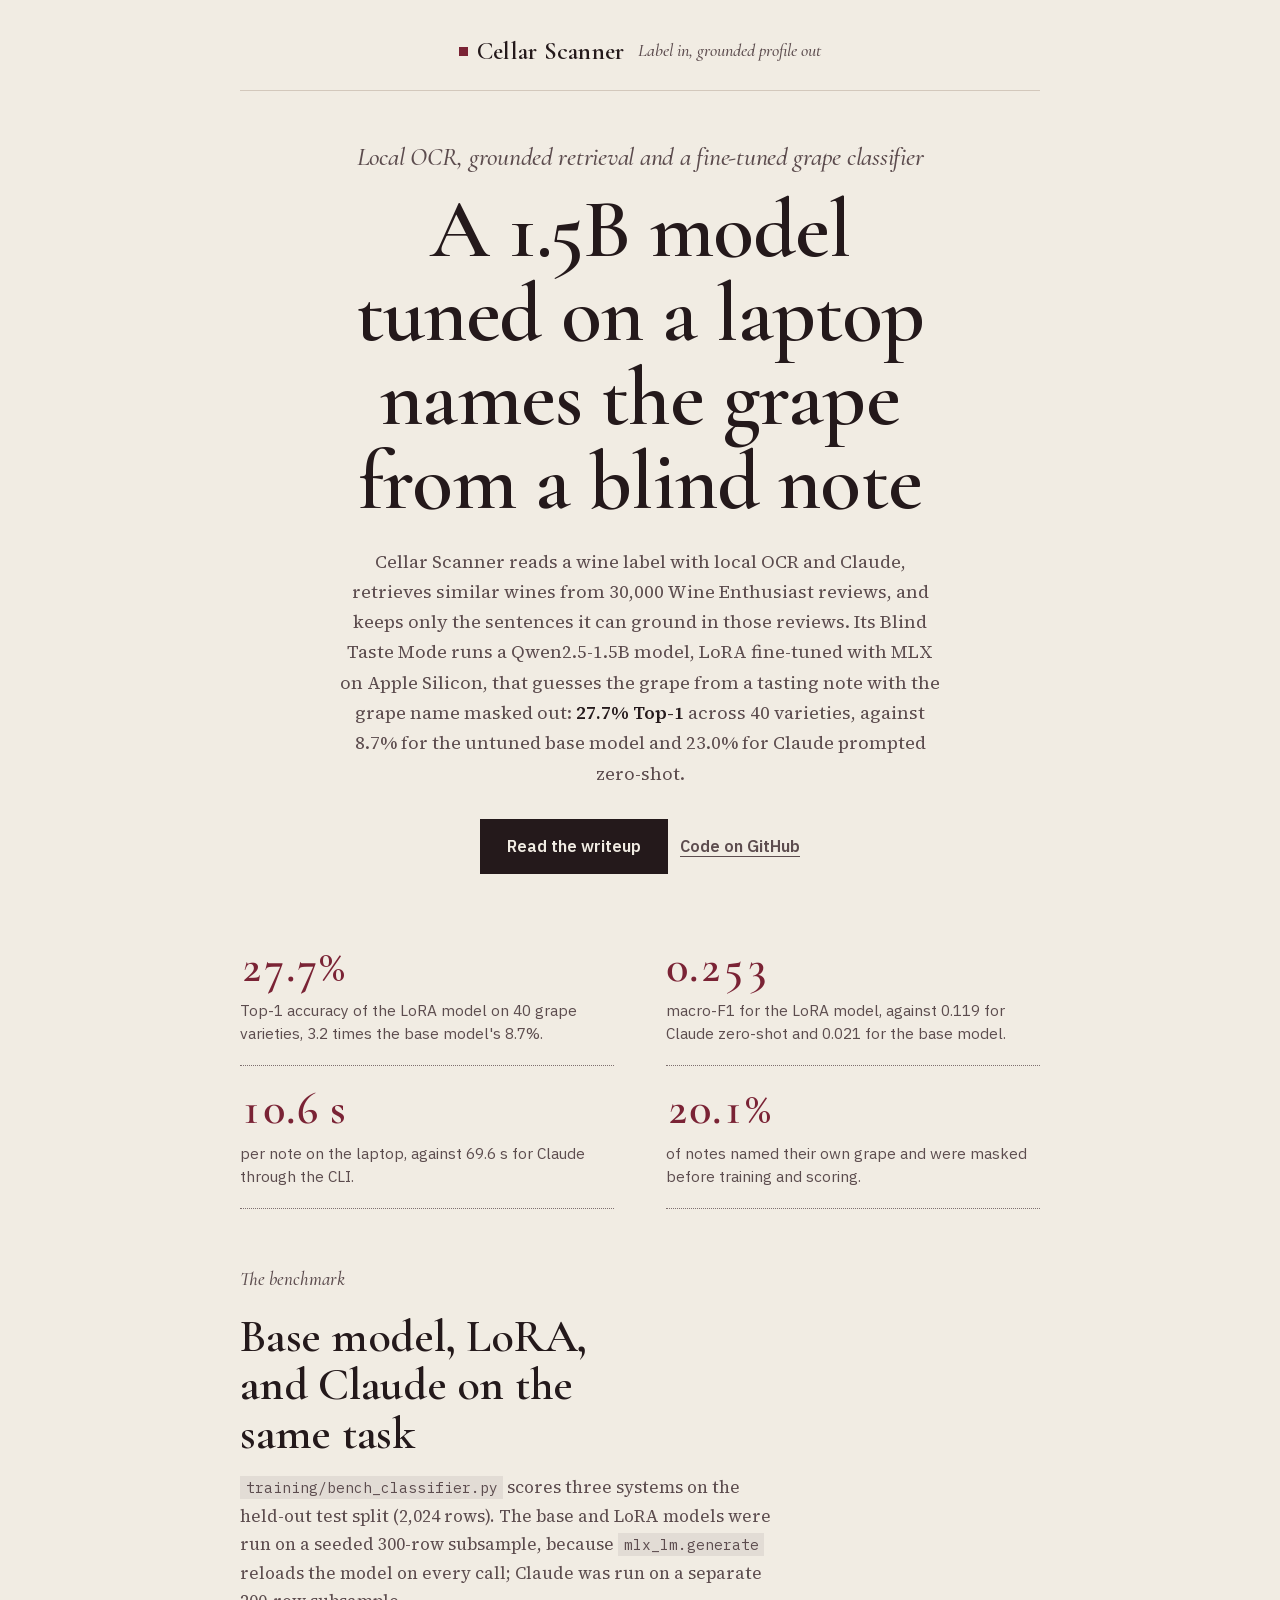
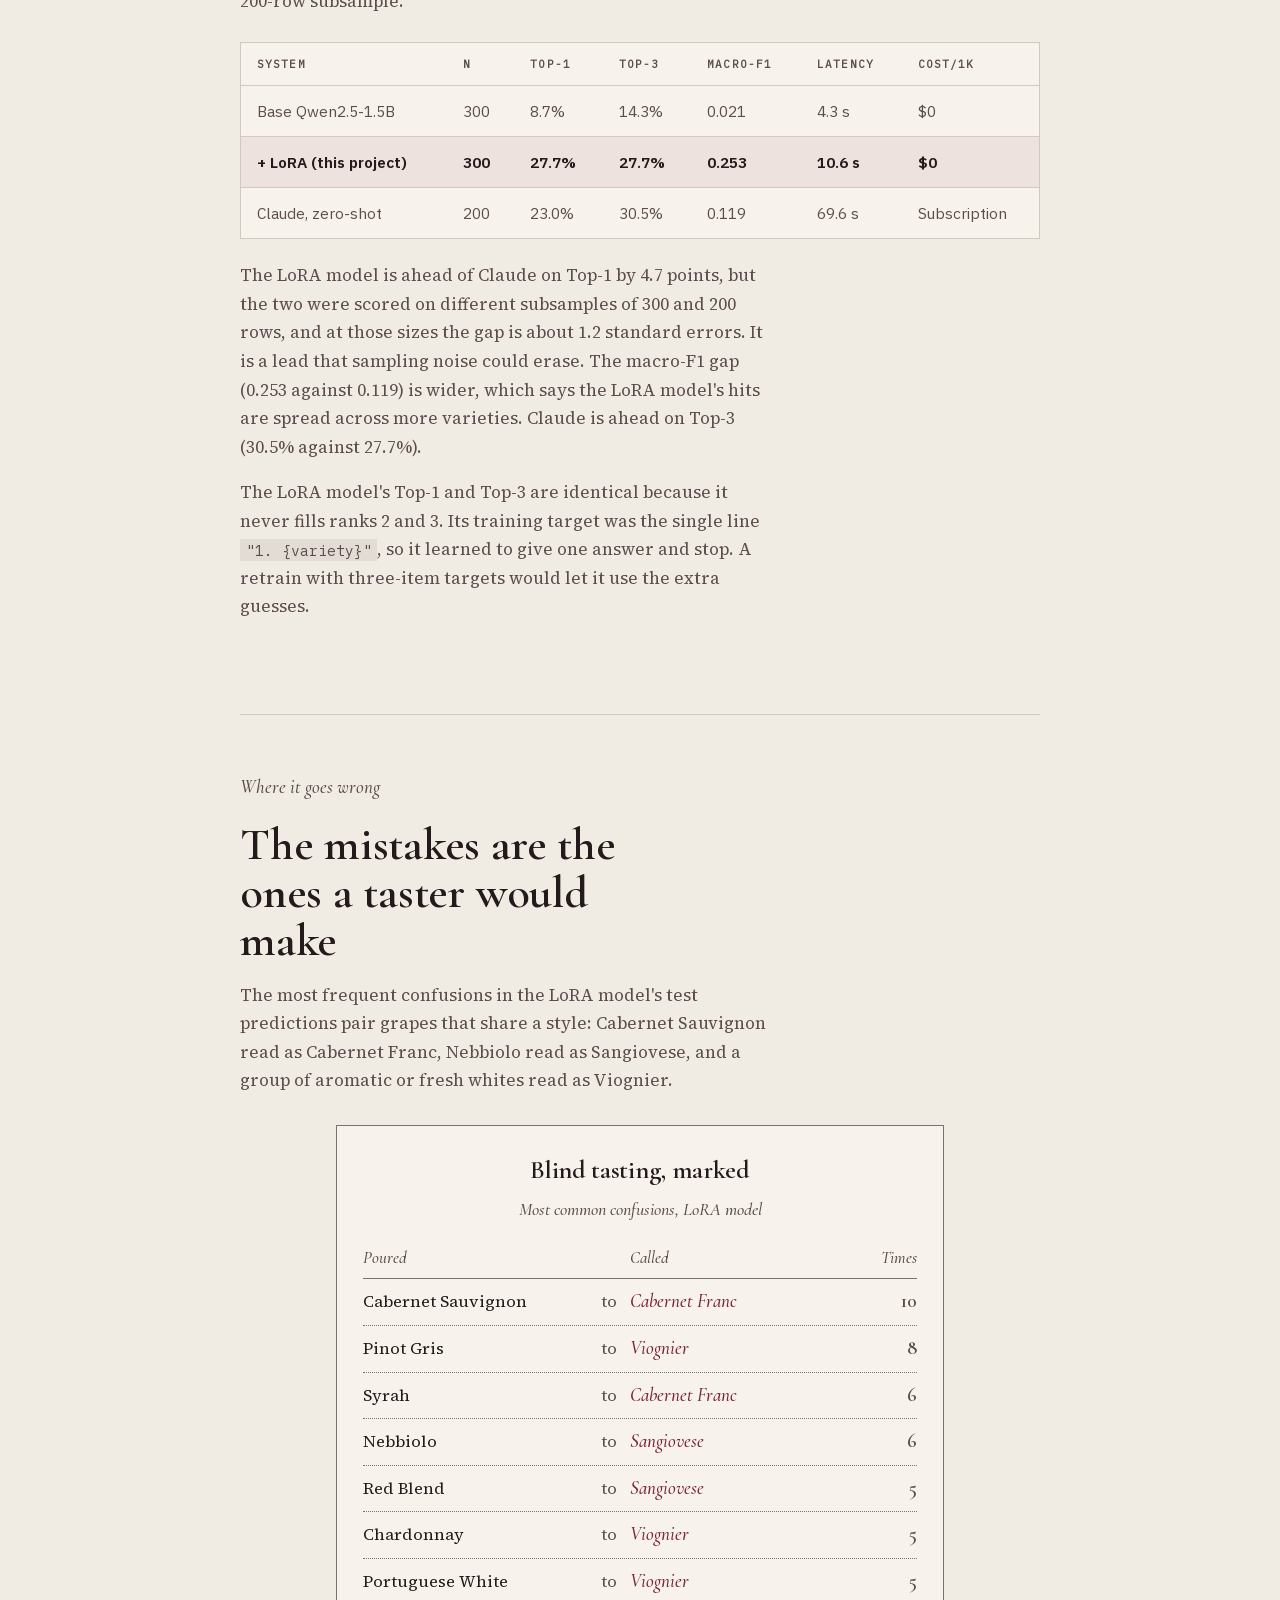
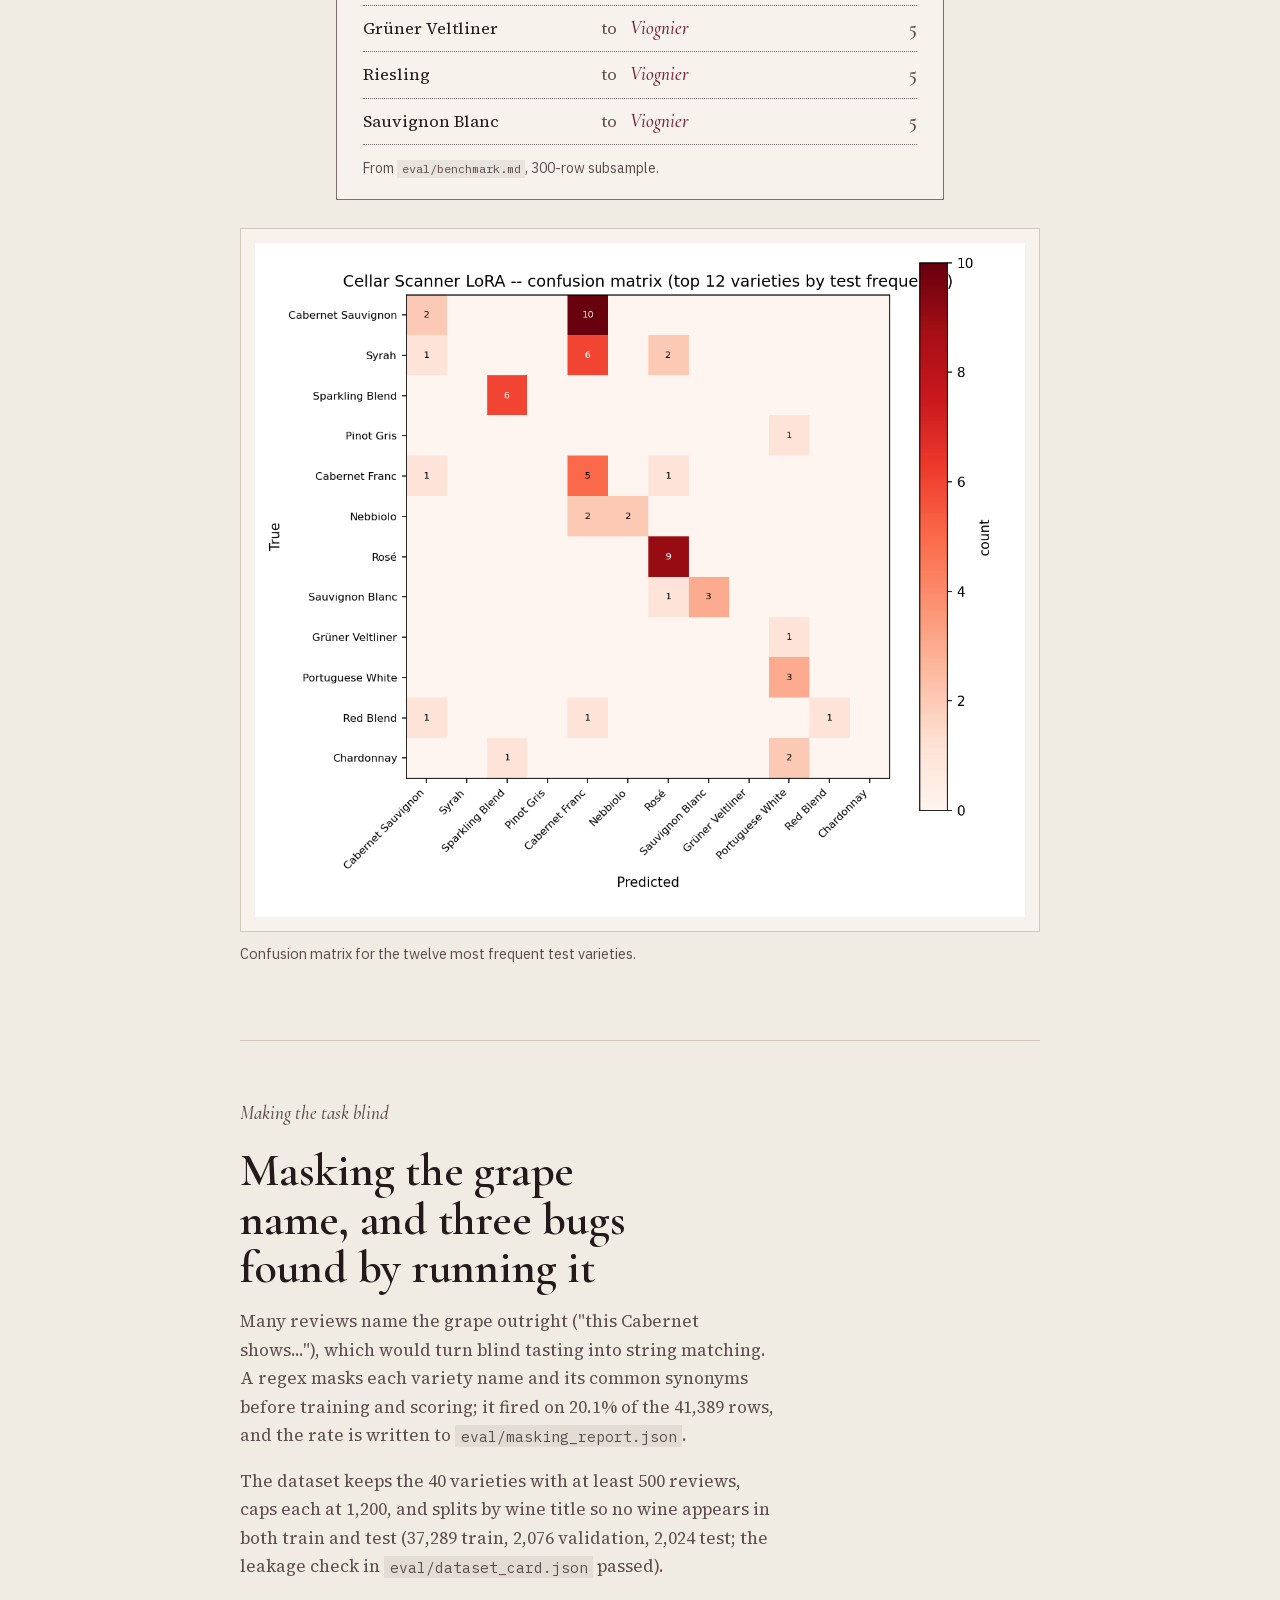
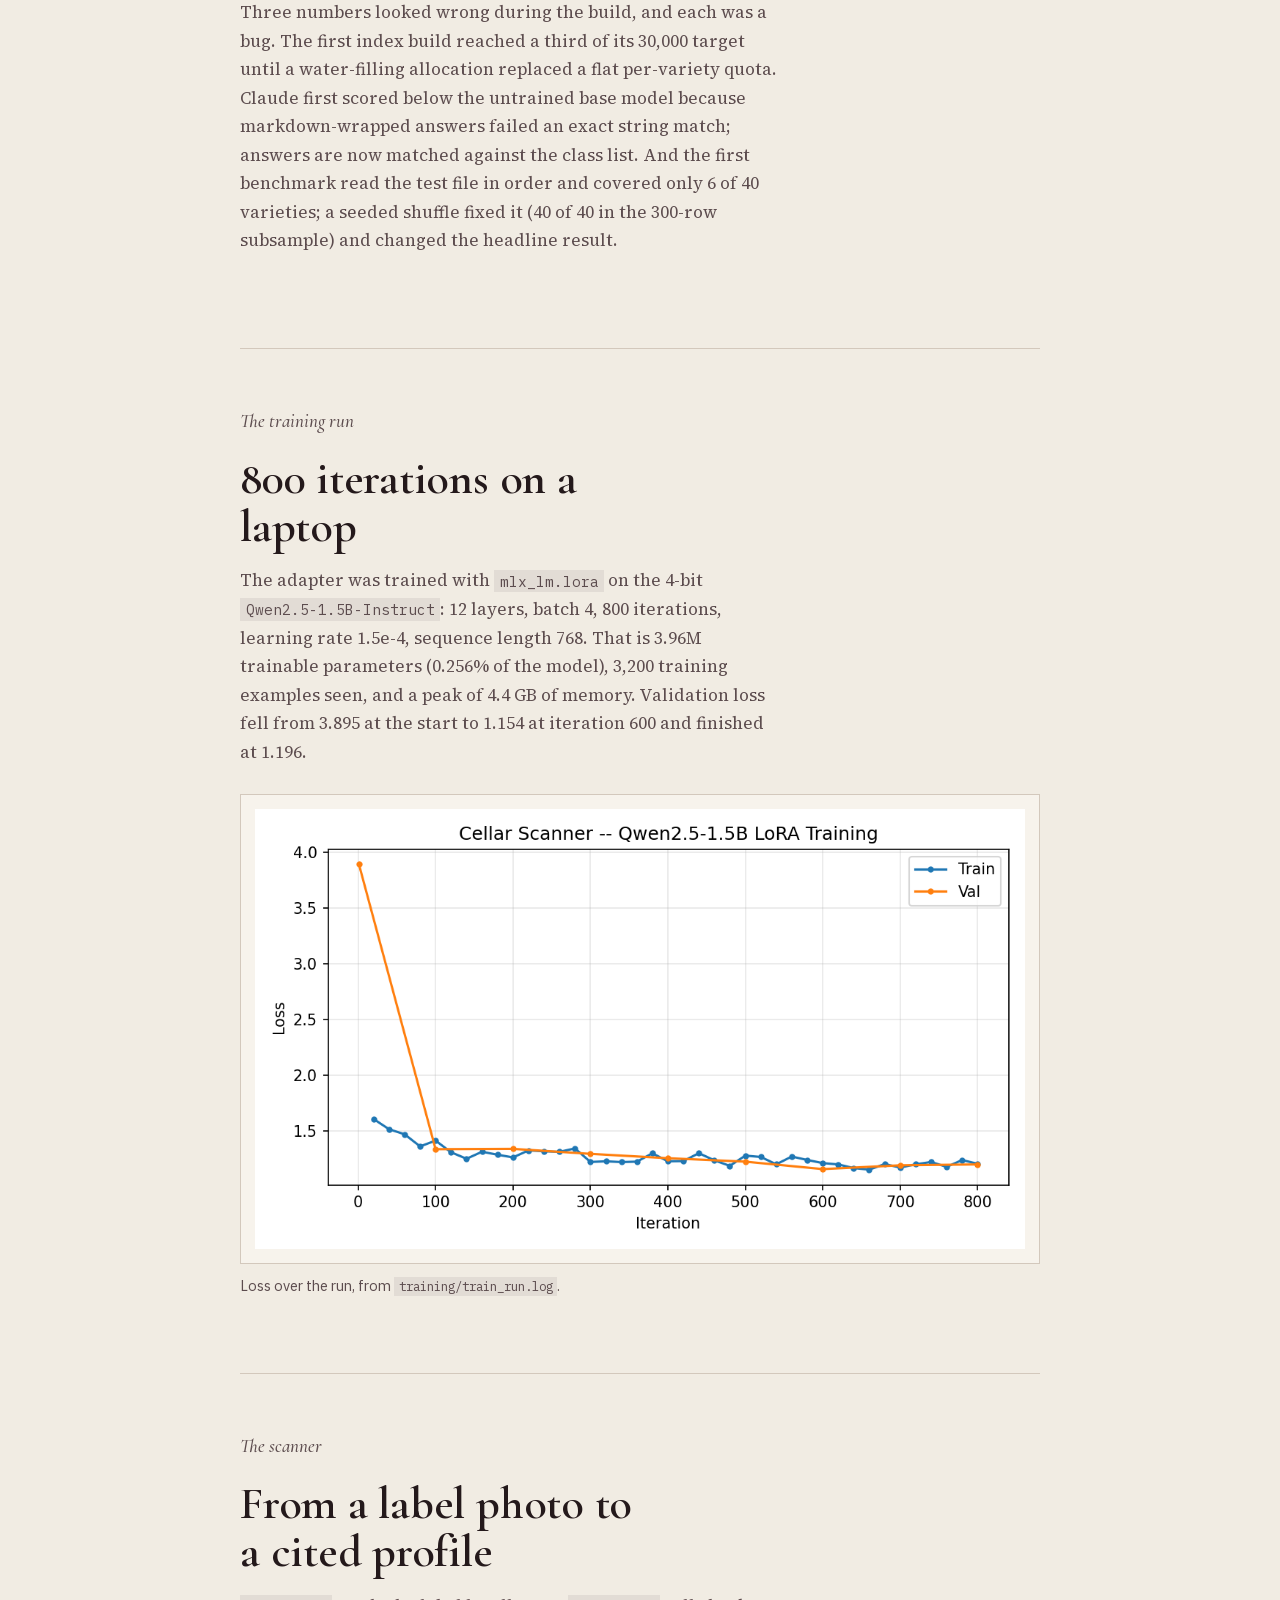
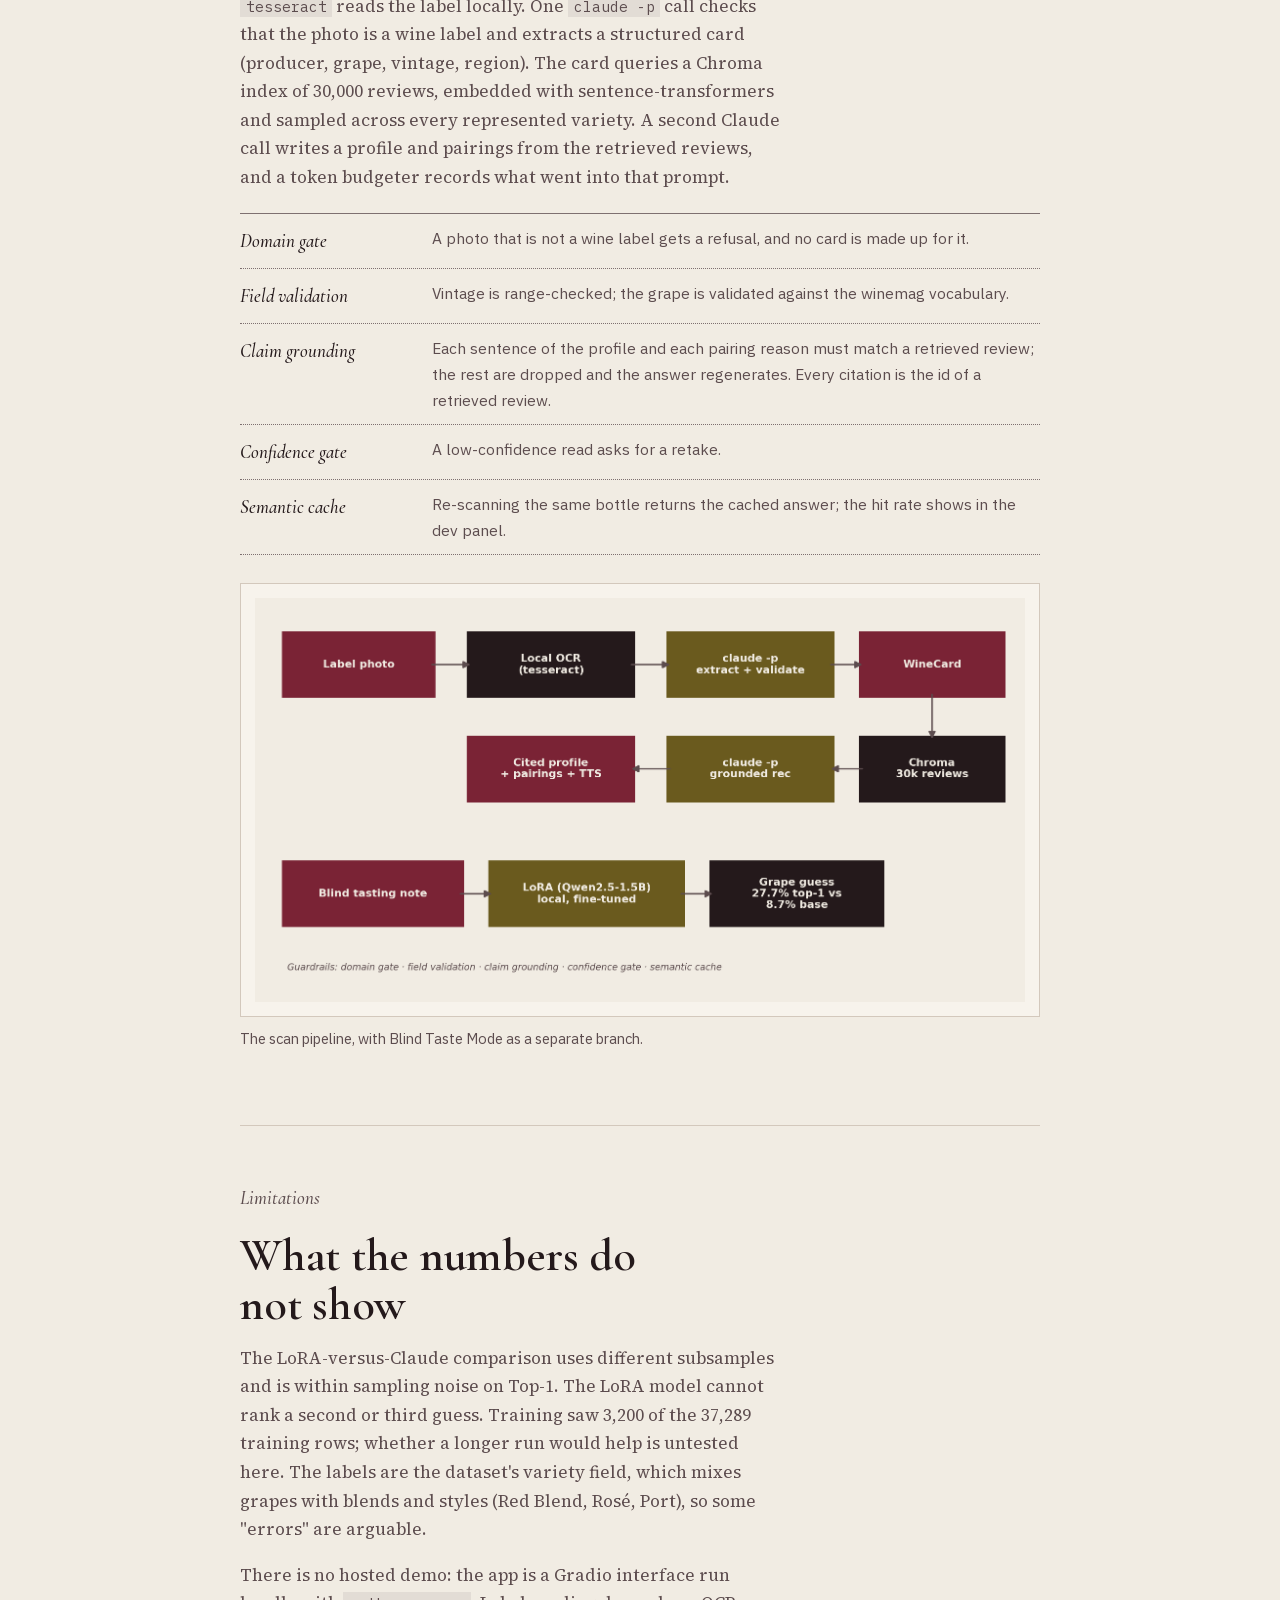
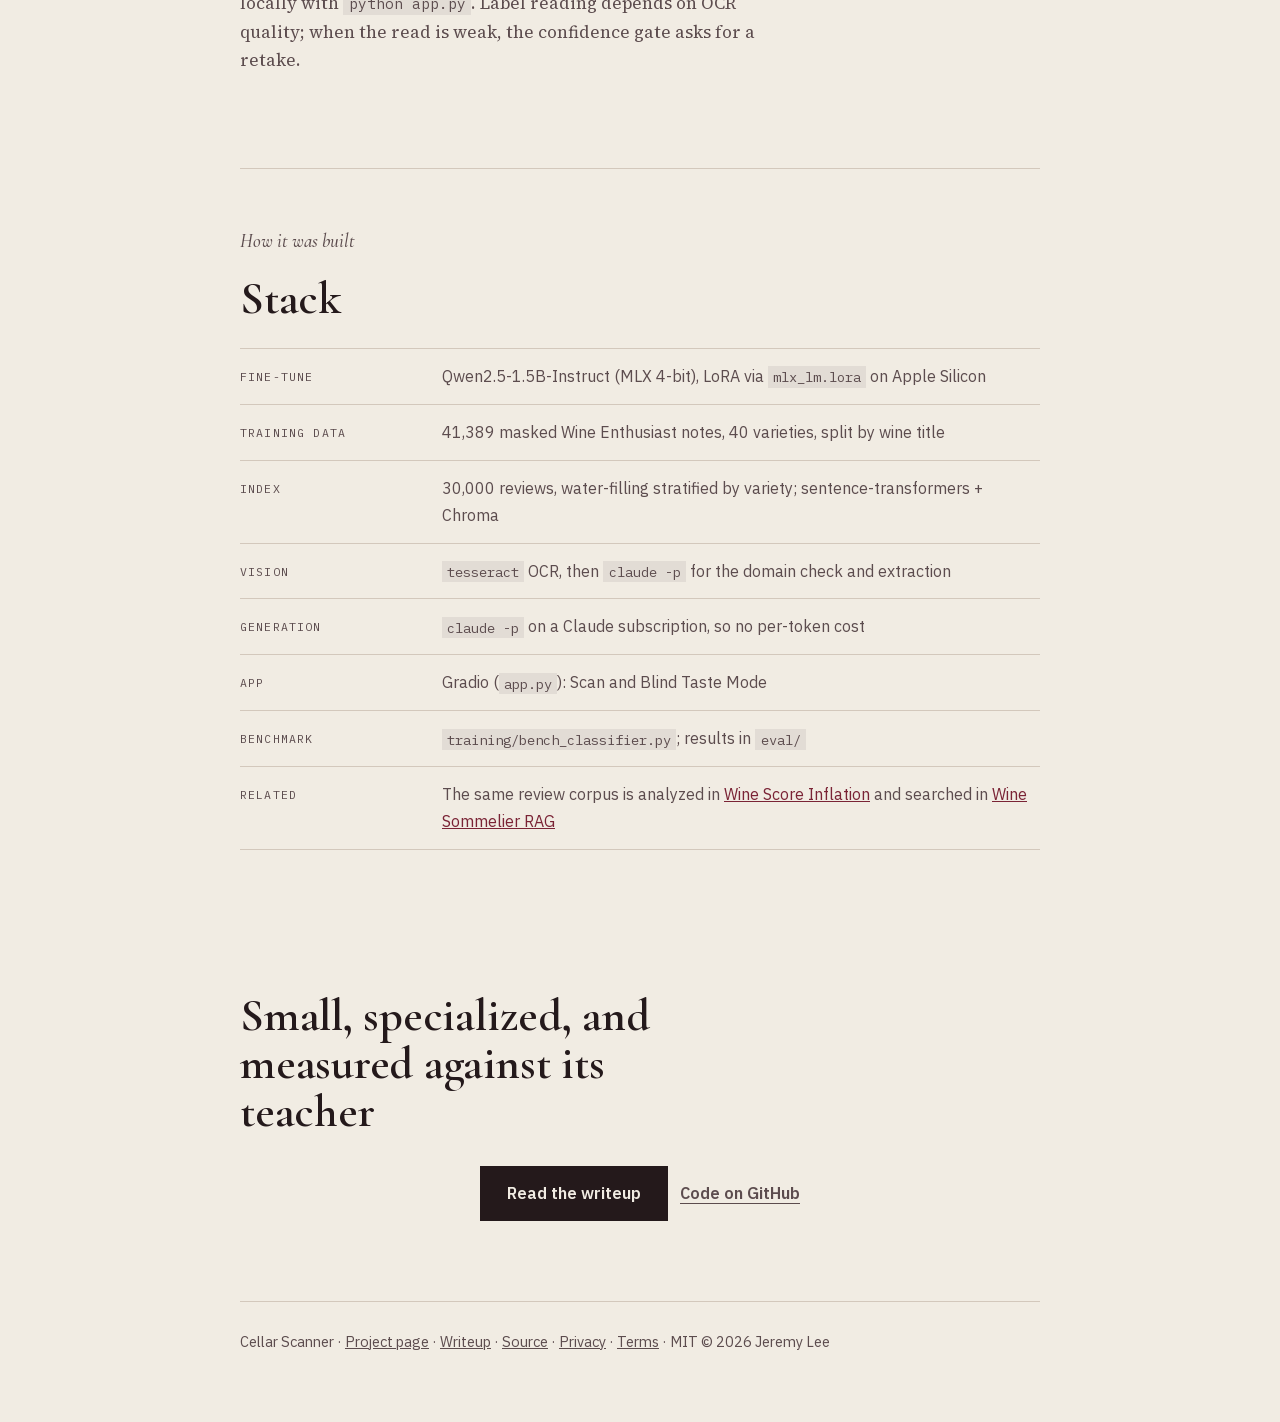
==== commit 420f9761: "Rewrite README, write-up and page copy in plainer prose" ====
--- a/overview/index.html
+++ b/overview/index.html
@@ -343,8 +343,8 @@
     <p style="margin-top:22px">
       The LoRA model is ahead of Claude on Top-1 by 4.7 points, but the two
       were scored on different subsamples of 300 and 200 rows, and at those
-      sizes the gap is about 1.2 standard errors. It is a lead, not a clear
-      win. The macro-F1 gap (0.253 against 0.119) is wider, which says the LoRA
+      sizes the gap is about 1.2 standard errors. It is a lead that
+      sampling noise could erase. The macro-F1 gap (0.253 against 0.119) is wider, which says the LoRA
       model's hits are spread across more varieties. Claude is ahead on Top-3
       (30.5% against 27.7%).
     </p>
@@ -453,10 +453,10 @@
       went into that prompt.
     </p>
     <ol class="guards">
-      <li><b>Domain gate</b><span>A photo that is not a wine label gets a refusal, not a made-up card.</span></li>
+      <li><b>Domain gate</b><span>A photo that is not a wine label gets a refusal, and no card is made up for it.</span></li>
       <li><b>Field validation</b><span>Vintage is range-checked; the grape is validated against the winemag vocabulary.</span></li>
-      <li><b>Claim grounding</b><span>Each sentence of the profile and each pairing reason must match a retrieved review; the rest are dropped and the answer regenerates. Citations are real review ids.</span></li>
-      <li><b>Confidence gate</b><span>A low-confidence read asks for a retake instead of guessing.</span></li>
+      <li><b>Claim grounding</b><span>Each sentence of the profile and each pairing reason must match a retrieved review; the rest are dropped and the answer regenerates. Every citation is the id of a retrieved review.</span></li>
+      <li><b>Confidence gate</b><span>A low-confidence read asks for a retake.</span></li>
       <li><b>Semantic cache</b><span>Re-scanning the same bottle returns the cached answer; the hit rate shows in the dev panel.</span></li>
     </ol>
     <figure>
@@ -497,7 +497,7 @@
       <div class="spec"><dt>Generation</dt><dd><code>claude -p</code> on a Claude subscription, so no per-token cost</dd></div>
       <div class="spec"><dt>App</dt><dd>Gradio (<code>app.py</code>): Scan and Blind Taste Mode</dd></div>
       <div class="spec"><dt>Benchmark</dt><dd><code>training/bench_classifier.py</code>; results in <code>eval/</code></dd></div>
-      <div class="spec"><dt>Related</dt><dd>The same review corpus is analysed in <a href="https://lyhjeremy.github.io/wine-score-inflation/">Wine Score Inflation</a> and searched in <a href="https://lyhjeremy.github.io/wine-sommelier-rag/">Wine Sommelier RAG</a></dd></div>
+      <div class="spec"><dt>Related</dt><dd>The same review corpus is analyzed in <a href="https://lyhjeremy.github.io/wine-score-inflation/">Wine Score Inflation</a> and searched in <a href="https://lyhjeremy.github.io/wine-sommelier-rag/">Wine Sommelier RAG</a></dd></div>
     </dl>
   </section>
 
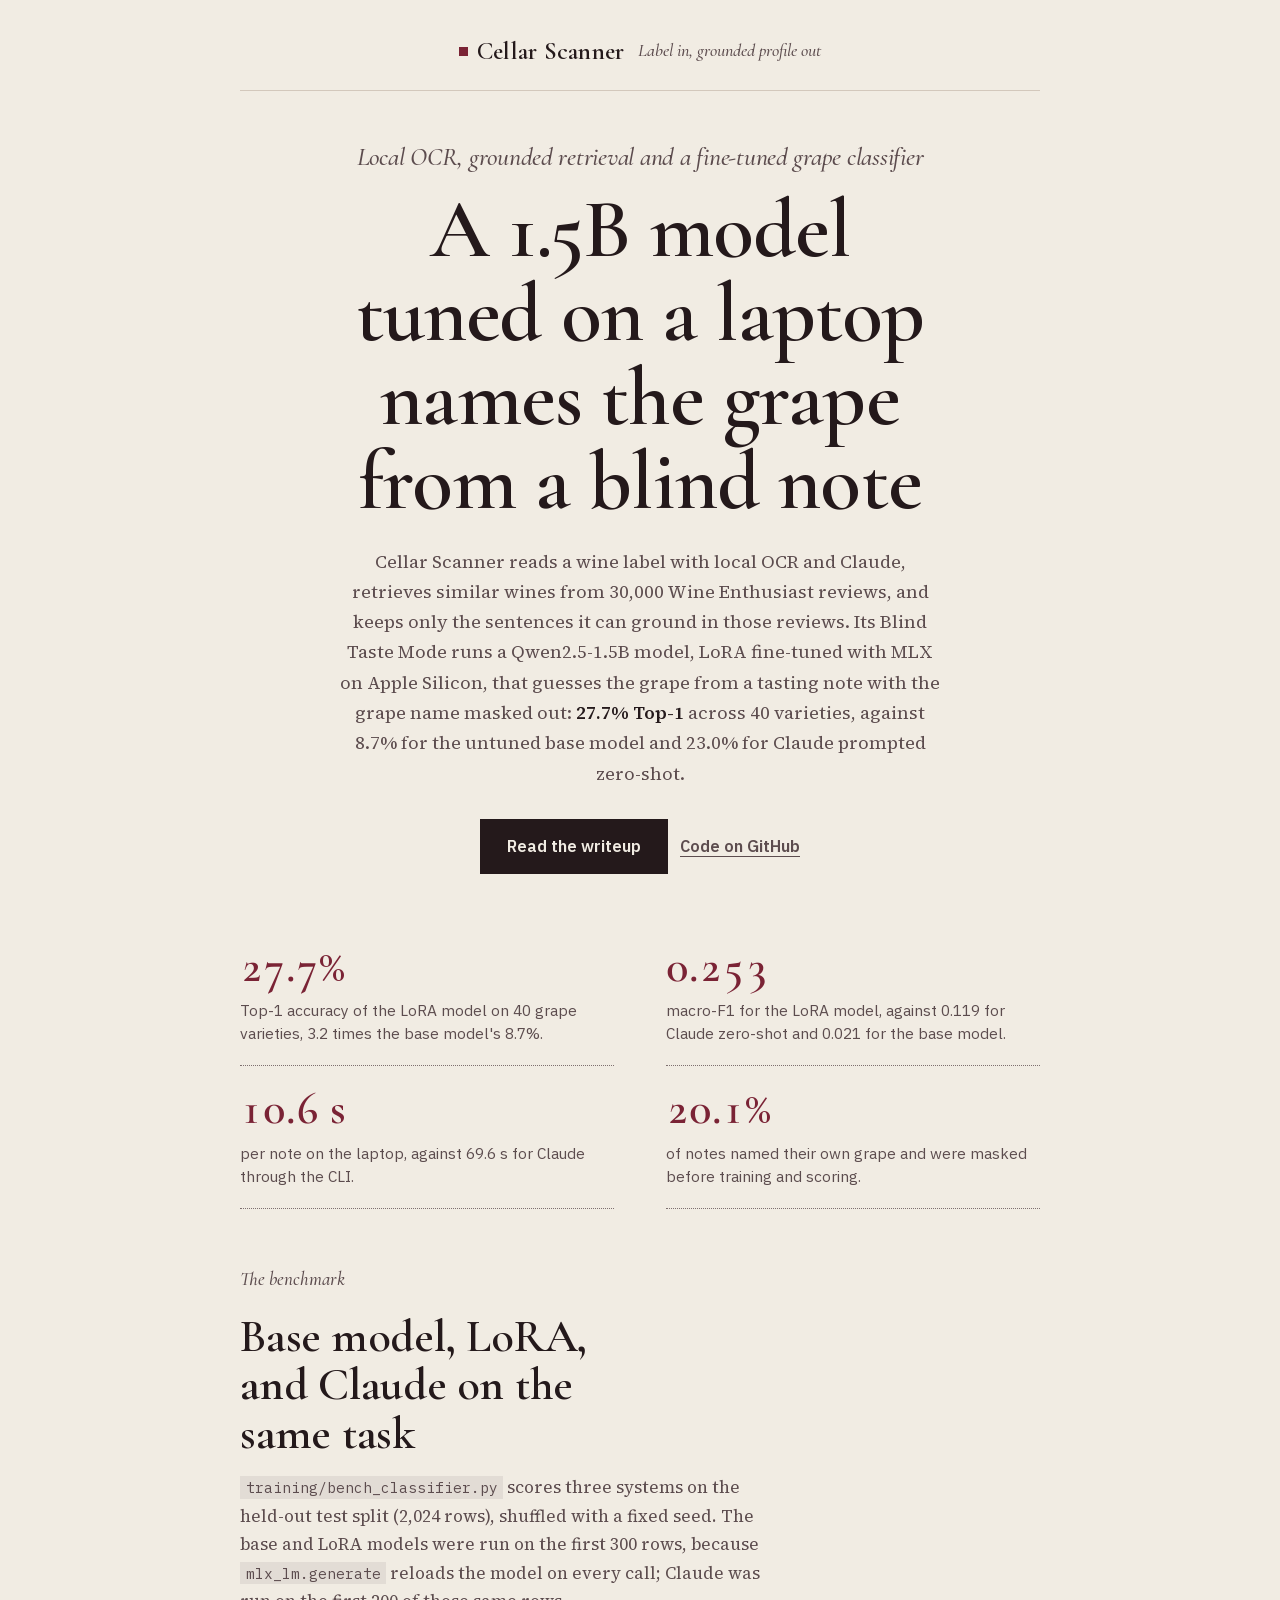
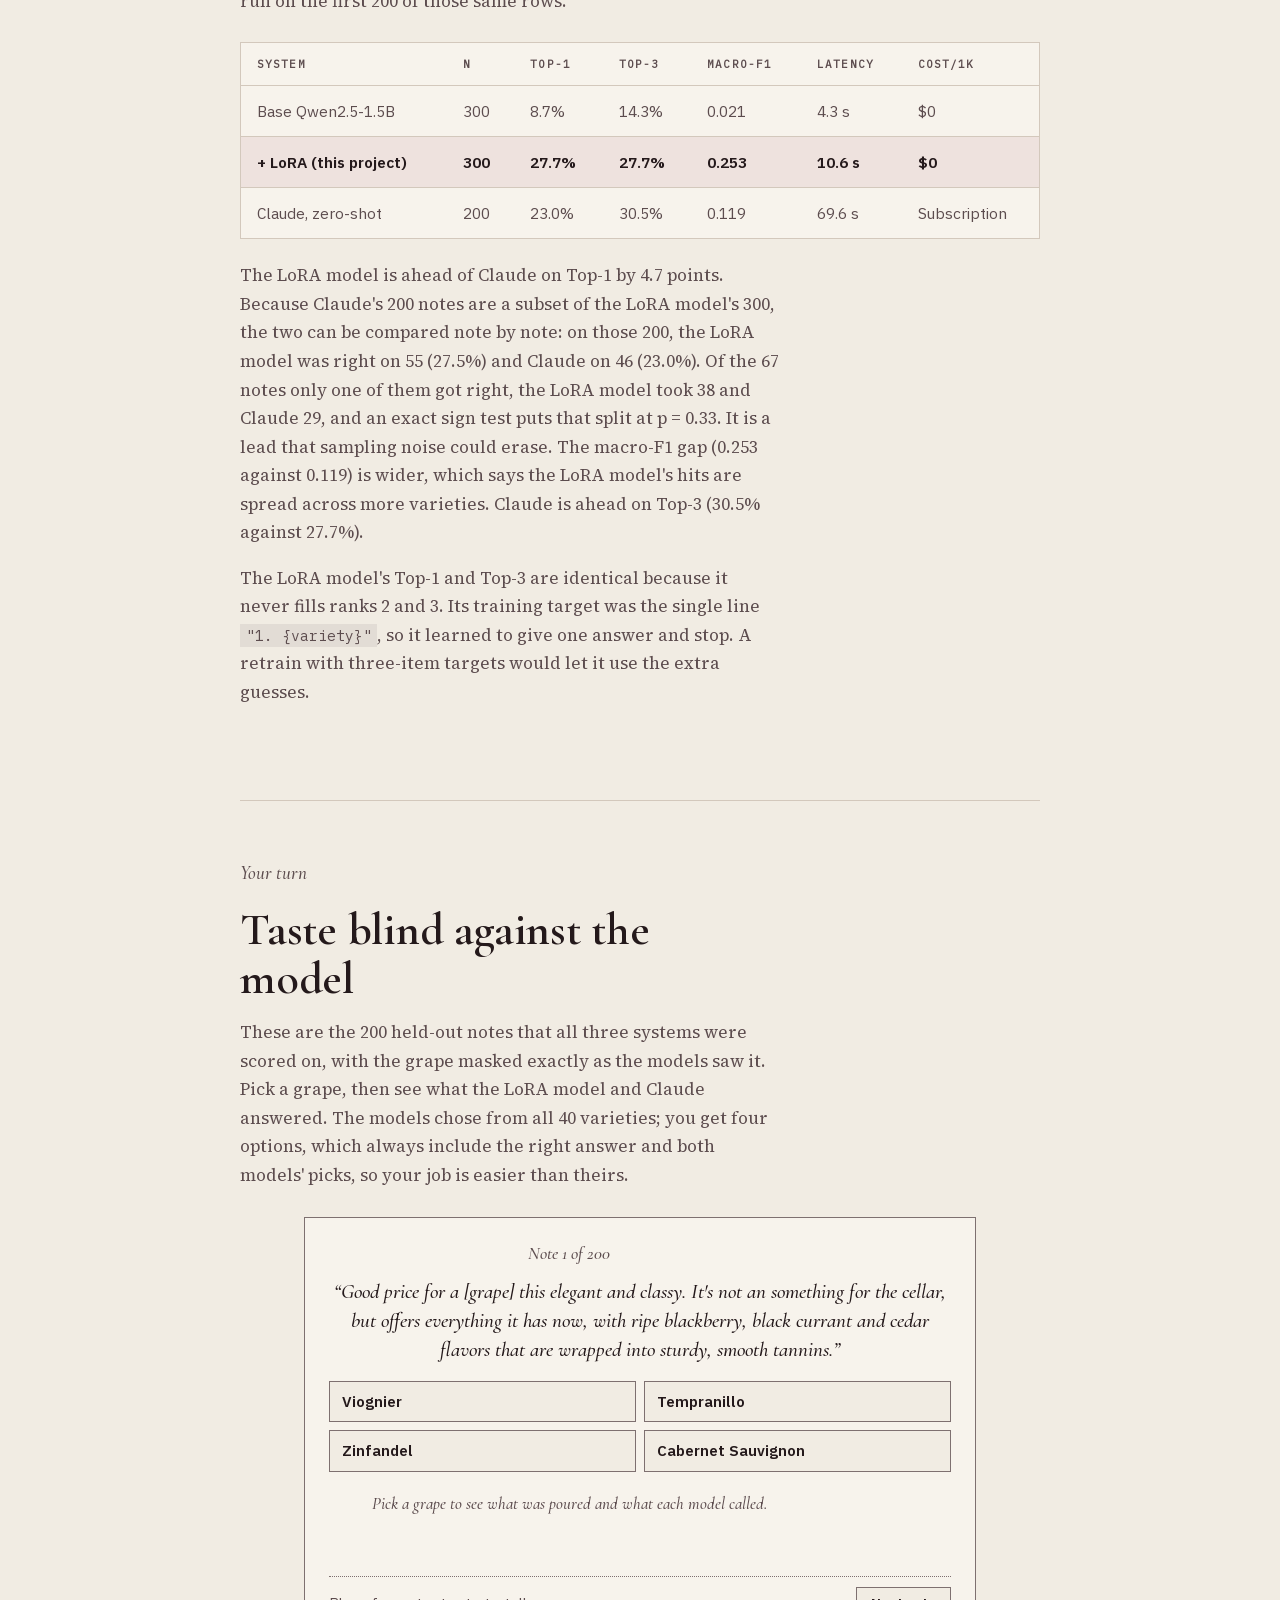
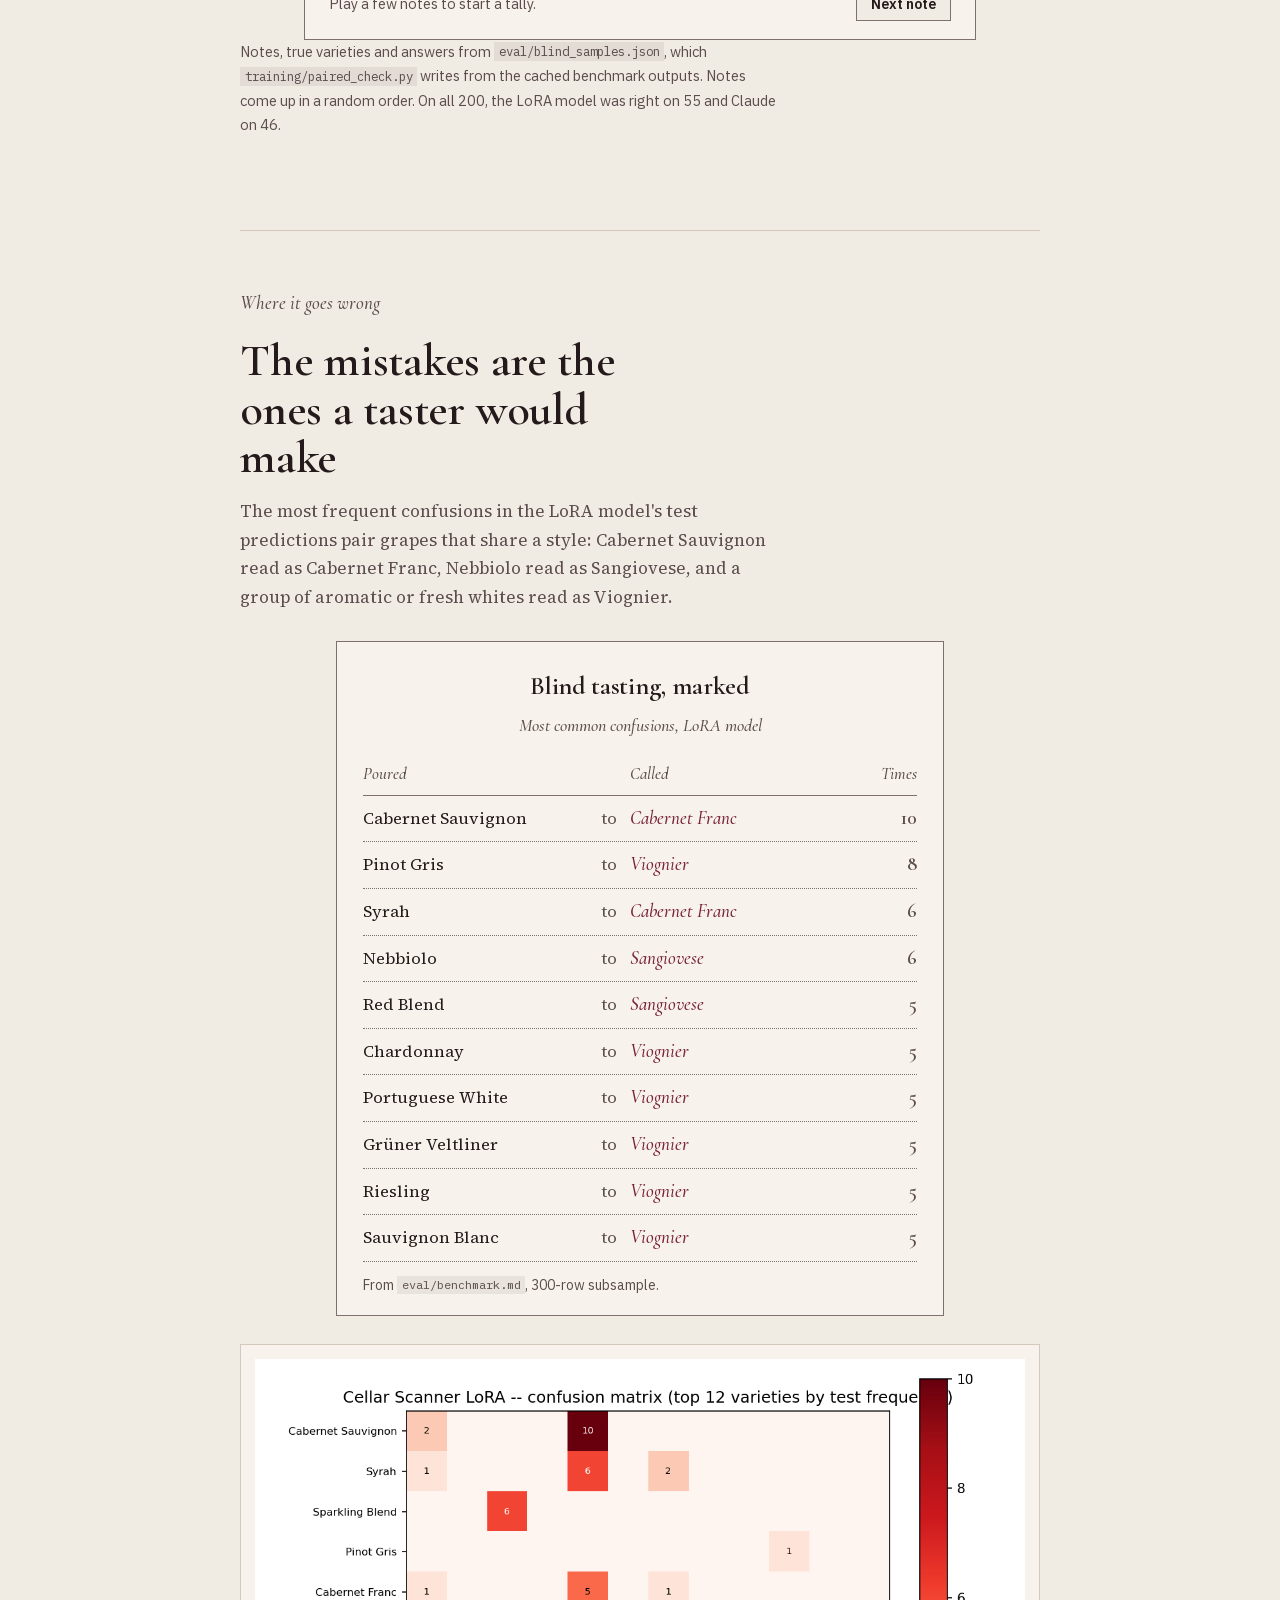
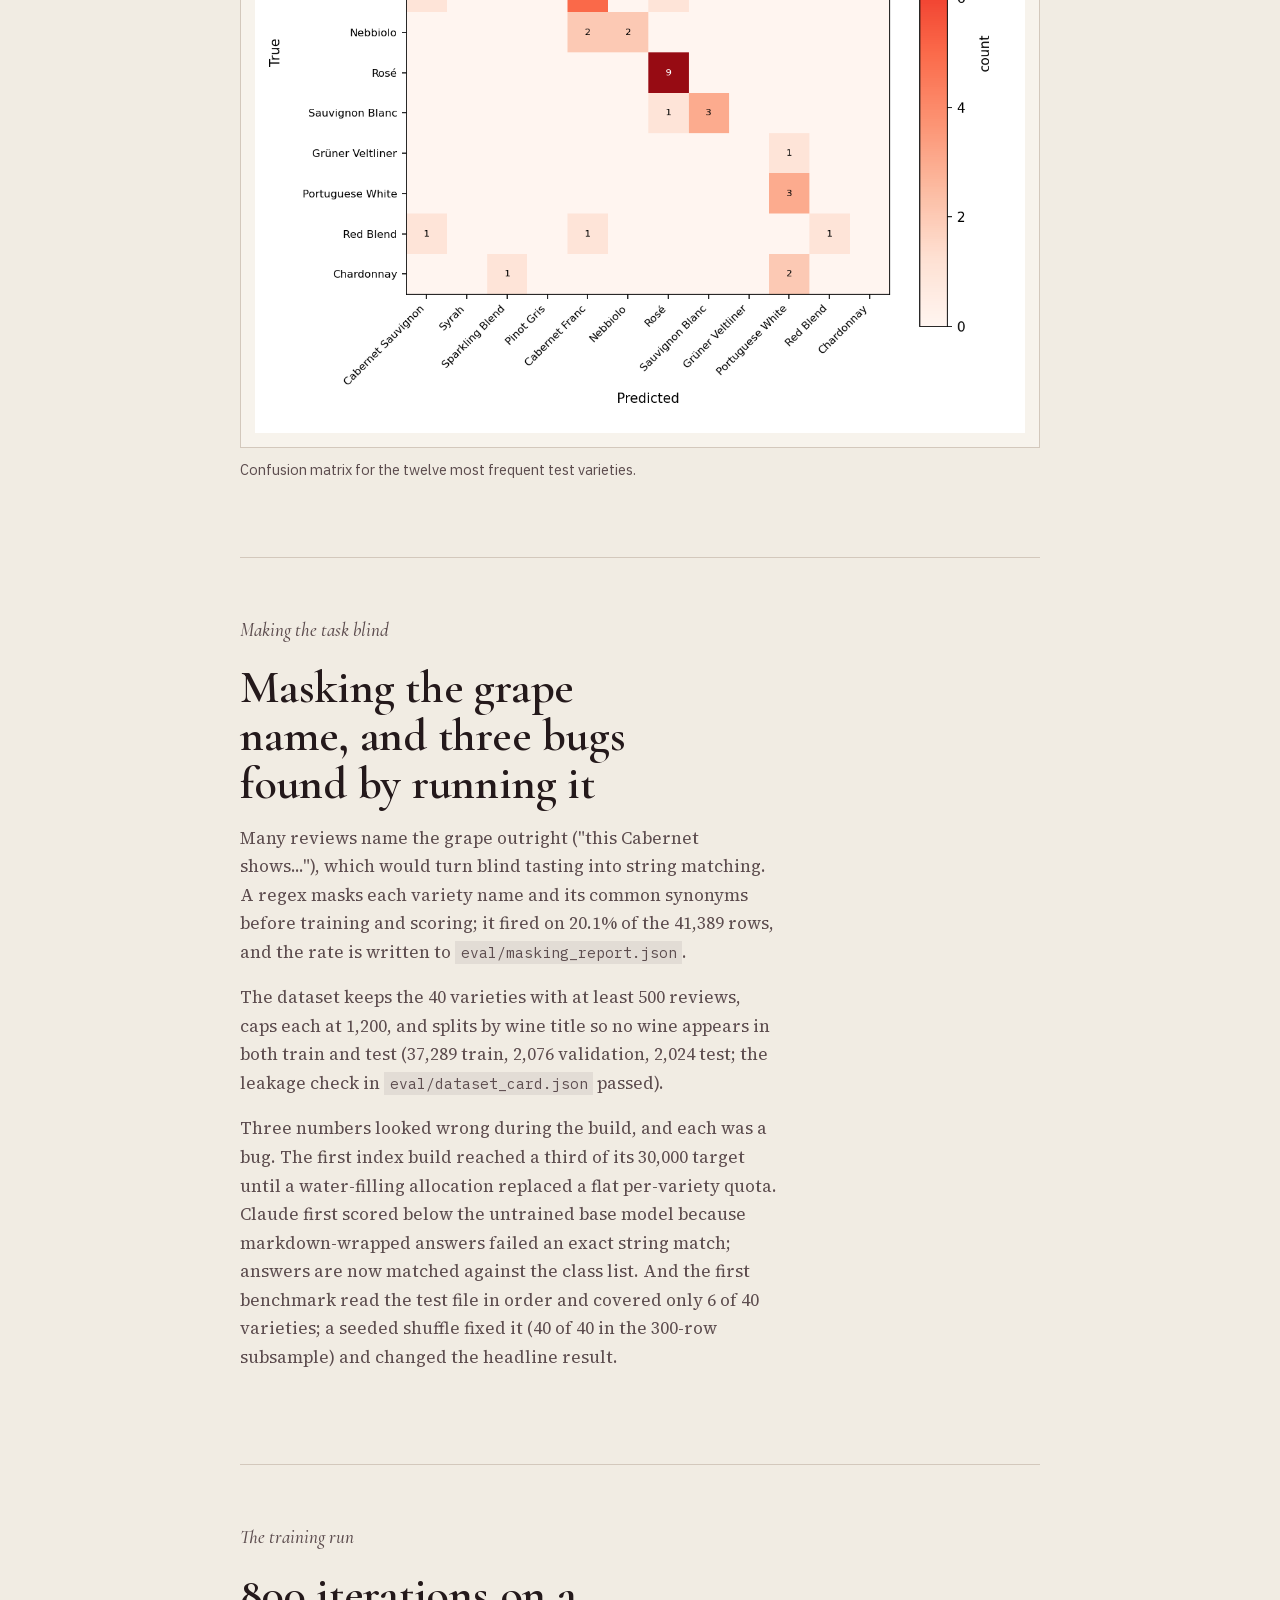
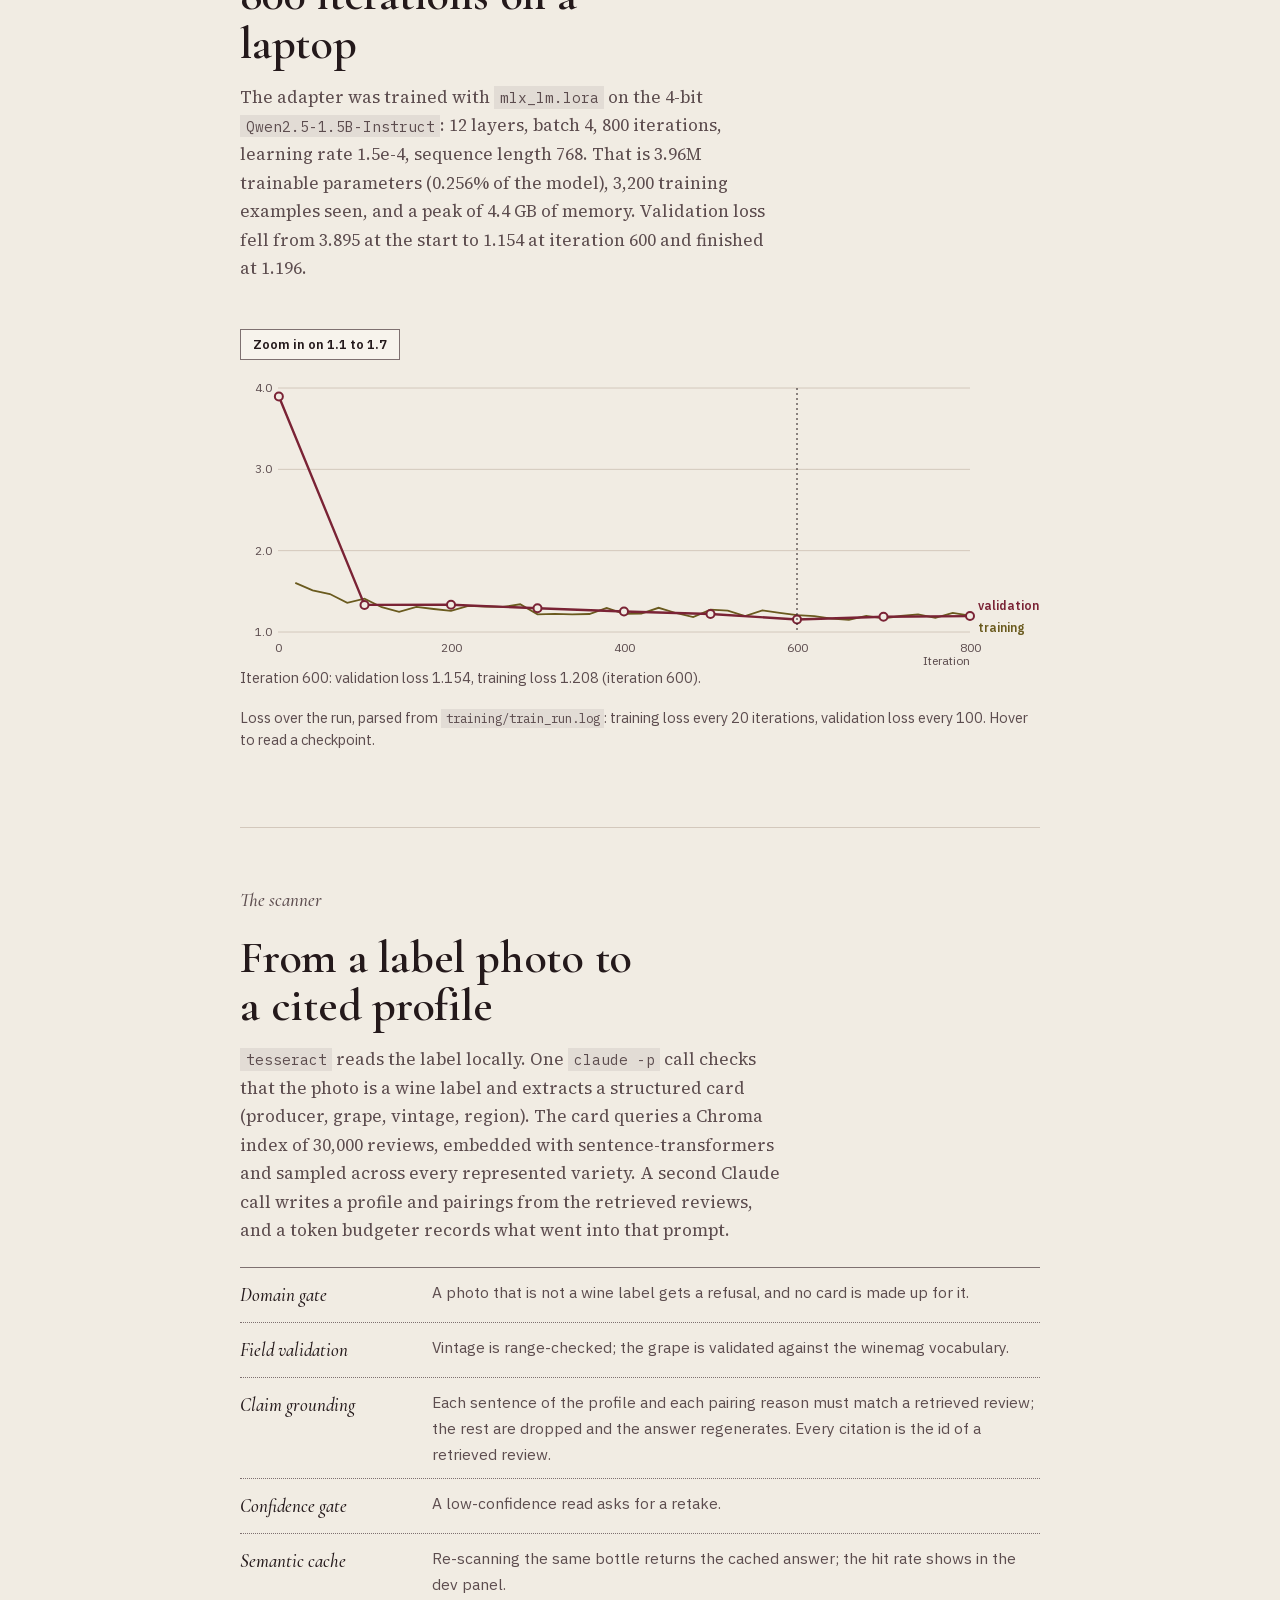
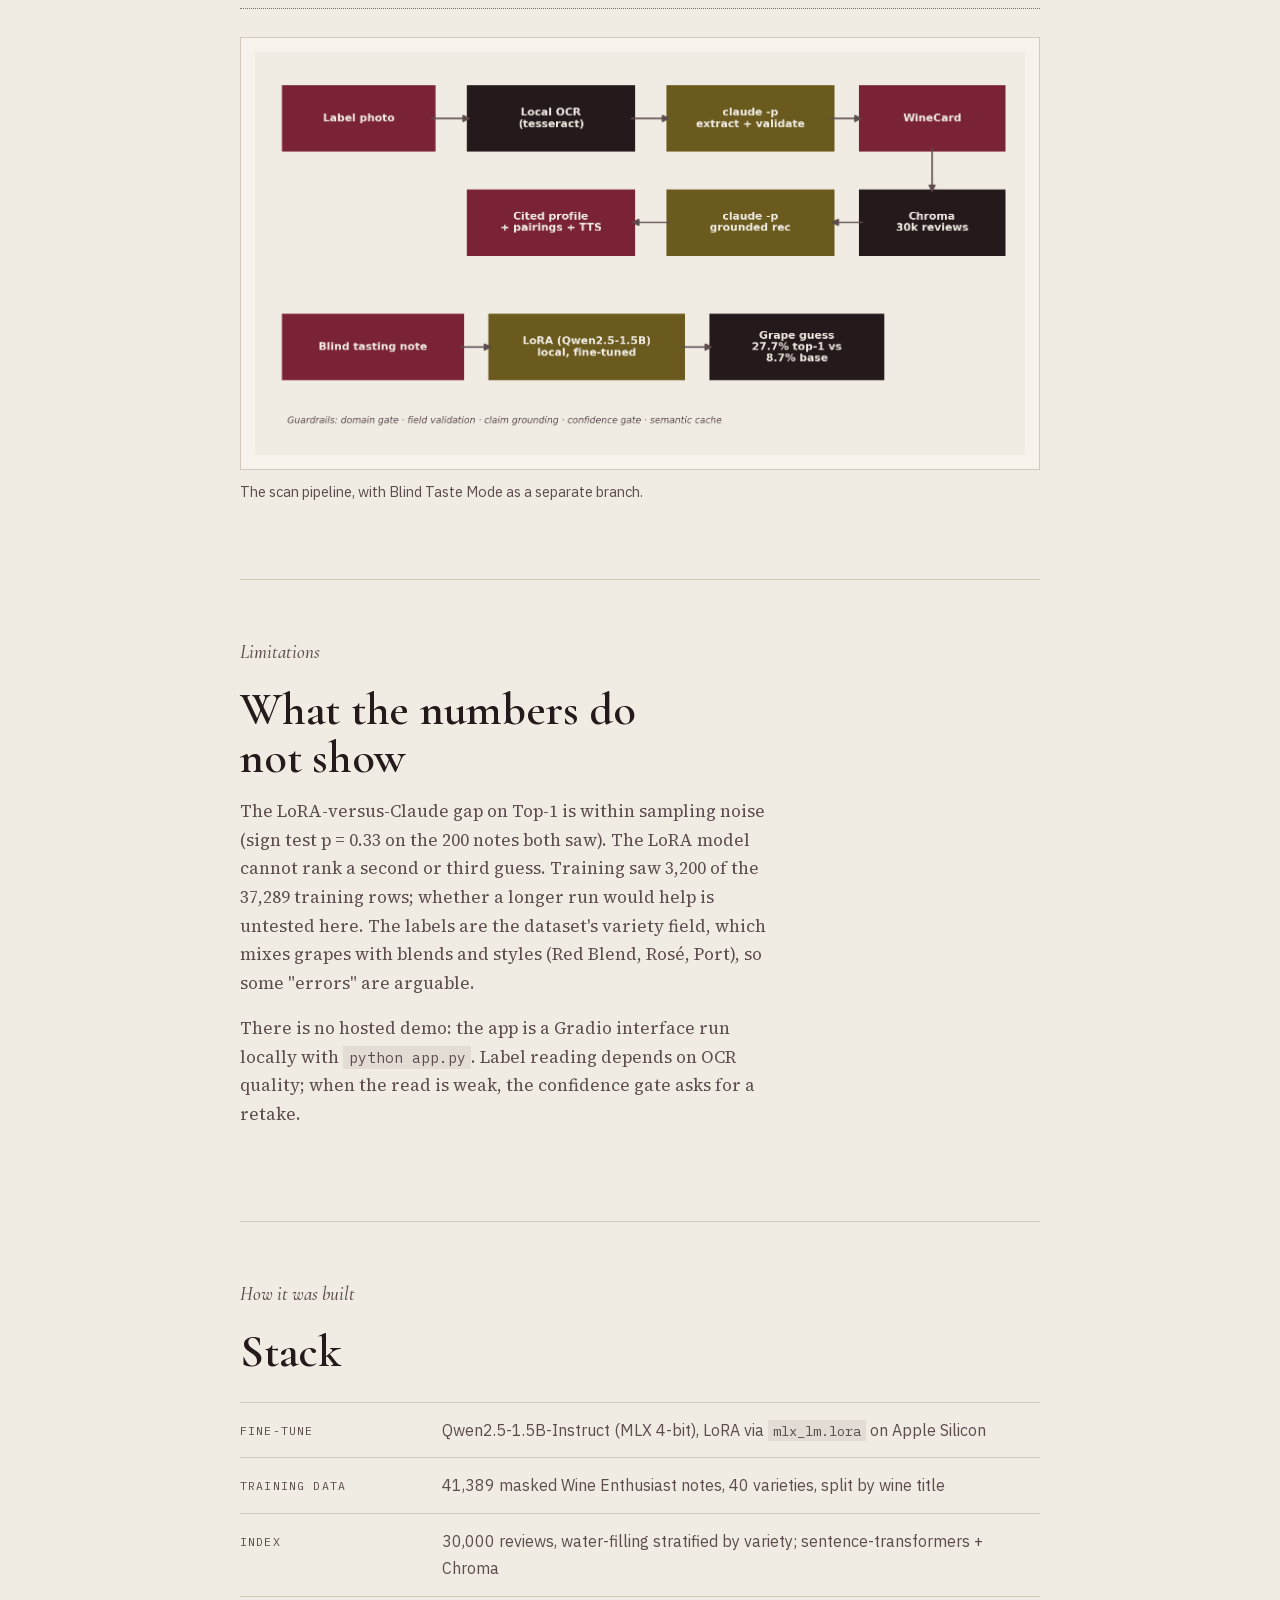
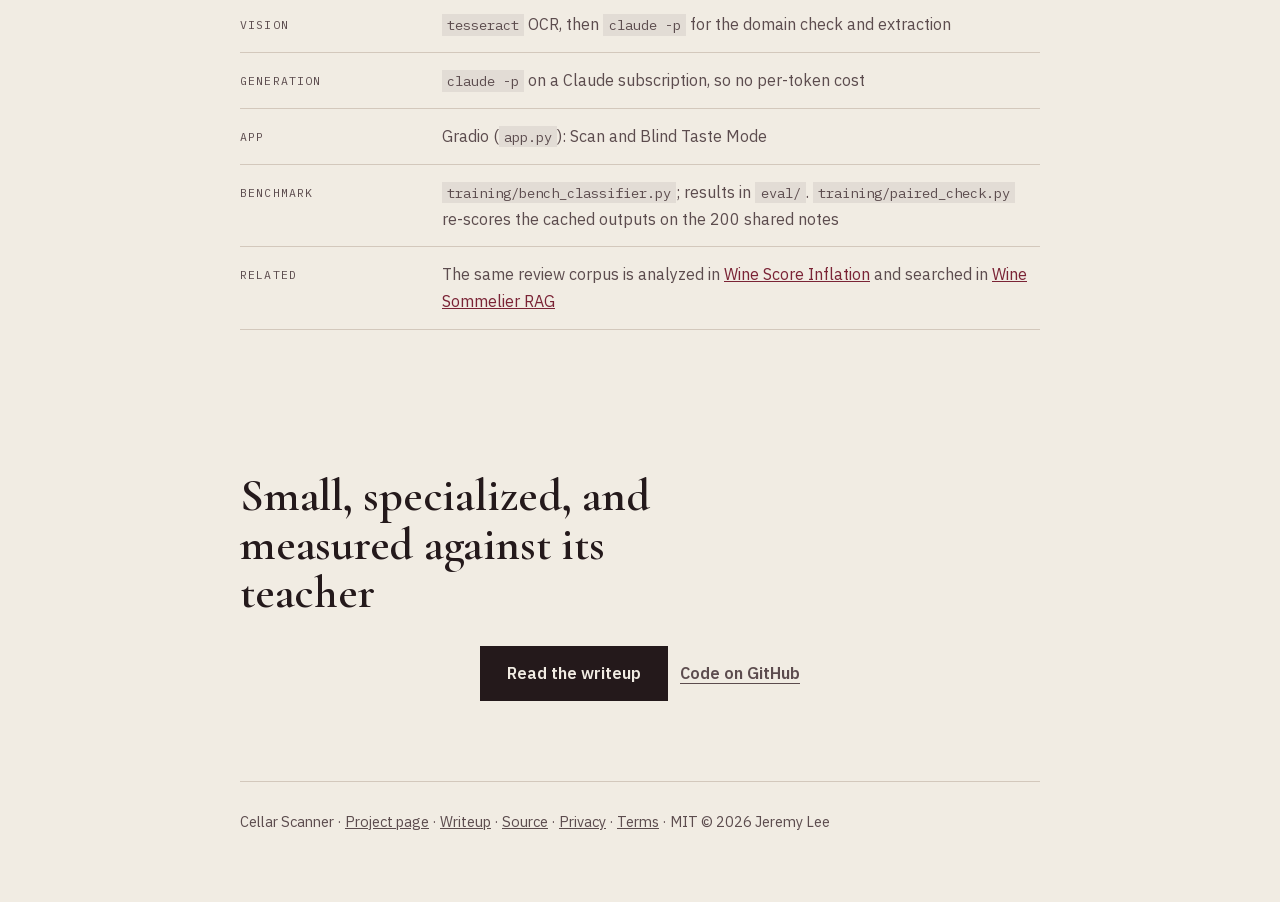
==== commit e57e3b6d: "Add a blind-tasting quiz and a paired LoRA vs Claude check bench_classifier.py scores Claude on rows" ====
--- a/overview/index.html
+++ b/overview/index.html
@@ -241,7 +241,8 @@
   .route::before, .stop::before { display: none; }
   .stop { padding-left: 0; }
   .stop + .stop { border-top: 1px solid var(--rule); padding-top: 56px; }
-  .bignum { font-weight: 600; letter-spacing: -.01em; }
+  .bignum { font-weight: 600; letter-spacing: -.01em;
+            line-height: 1.02; margin-bottom: 14px; }  /* Cormorant descenders hit the note at .86 */
 
 
   .bignum { line-height: 1.02; margin-bottom: 14px; }
@@ -266,6 +267,47 @@
 </style>
 </head>
 <body>
+<style>
+  /* page-specific: blind-taste quiz and the loss chart */
+  .quiz { margin: 28px auto 0; max-width: 42rem; border: 1px solid var(--edge); background: var(--card); padding: 20px 24px 18px; }
+  .quiz .qh { font-family: var(--display); font-style: italic; font-size: 18px; color: var(--ink2); text-align: center; margin: 0 0 8px; }
+  .quiz .note { font-family: var(--display); font-style: italic; font-weight: 500; font-size: 21px; line-height: 1.4; color: var(--ink); margin: 0 0 16px; padding: 0; text-align: center; }
+  .quiz .opts { display: grid; gap: 8px; }
+  @media (min-width: 560px) { .quiz .opts { grid-template-columns: 1fr 1fr; } }
+  .quiz .opts button { font: 600 15px/1.3 var(--sans); text-align: left; padding: 10px 12px; border: 1px solid var(--edge); background: var(--paper); color: var(--ink); cursor: pointer; }
+  .quiz .opts button:hover:not([disabled]) { background: var(--ink); color: var(--paper); }
+  .quiz .opts button[disabled] { cursor: default; }
+  .quiz .opts button.right { background: var(--accent2); border-color: var(--accent2); color: var(--paper); }
+  .quiz .opts button.wrong { background: var(--accent); border-color: var(--accent); color: var(--paper); }
+  .quiz .reveal { margin: 14px 0 0; min-height: 4.6em; }
+  .quiz .reveal .wait { font-family: var(--display); font-style: italic; font-size: 17px; color: var(--ink2); text-align: center; margin: 18px 0 0; }
+  .quiz .reveal .r { display: flex; align-items: baseline; gap: 8px; padding: 4px 0; font-family: var(--serif); font-size: 16px; color: var(--ink2); }
+  .quiz .reveal .r .lead { flex: 1 1 18px; border-bottom: 2px dotted var(--edge); transform: translateY(-5px); min-width: 12px; }
+  .quiz .reveal .r b { font-family: var(--display); font-weight: 600; font-size: 19px; color: var(--ink); white-space: nowrap; }
+  .quiz .reveal .r b.ok { color: var(--accent2); }
+  .quiz .reveal .r b.no { color: var(--accent); text-decoration: line-through; text-decoration-thickness: 1px; }
+  .quiz .qnav { display: flex; justify-content: space-between; align-items: center; gap: 12px; flex-wrap: wrap; border-top: 1px dotted var(--edge); padding-top: 10px; margin-top: 8px; }
+  .quiz .tally { font-family: var(--sans); font-size: 14.5px; color: var(--ink2); margin: 0; }
+  .quiz .nextq { font: 600 14px/1 var(--sans); padding: 9px 14px; border: 1px solid var(--edge); background: var(--paper); color: var(--ink); cursor: pointer; }
+  .quiz .nextq:hover { background: var(--ink); color: var(--paper); }
+  .qnote { font-family: var(--sans); font-size: 14.5px; color: var(--muted); margin: 12px auto 0; max-width: 42rem; }
+  .chart { width: 100%; touch-action: pan-y; margin-top: 16px; }
+  .chart svg { display: block; width: 100%; height: auto; overflow: visible; }
+  .chart text { font-family: var(--sans); font-size: 12px; fill: var(--muted); }
+  .chart .grid { stroke: var(--rule); }
+  .chart .tr { fill: none; stroke: var(--accent2); stroke-width: 1.8; }
+  .chart .va { fill: none; stroke: var(--accent); stroke-width: 2.4; }
+  .chart .vd { fill: var(--paper); stroke: var(--accent); stroke-width: 2; }
+  .chart .lt { fill: var(--accent2); font-weight: 600; } .chart .lv { fill: var(--accent); font-weight: 600; }
+  .chart .cur { stroke: var(--ink); stroke-width: 1; stroke-dasharray: 2 3; }
+  .zoom { font: 600 13px/1 var(--sans); padding: 8px 12px; border: 1px solid var(--edge); background: var(--card); color: var(--ink); cursor: pointer; margin-top: 18px; }
+  .zoom:hover { background: var(--ink); color: var(--paper); }
+  .zoom[aria-pressed="true"] { background: var(--accent); border-color: var(--accent); color: var(--paper); }
+  .hover { font-family: var(--sans); font-size: 14.5px; color: var(--ink2); min-height: 1.5em; margin: 6px 0 0; }
+</style>
+
+
+
 <div class="wrap">
   <header class="masthead">
     <div class="logo"><span class="dot" aria-hidden="true"></span>Cellar Scanner</div>
@@ -323,10 +365,9 @@
     <h2>Base model, LoRA, and Claude on the same task</h2>
     <p>
       <code>training/bench_classifier.py</code> scores three systems on the
-      held-out test split (2,024 rows). The base and LoRA models were run on a
-      seeded 300-row subsample, because <code>mlx_lm.generate</code> reloads
-      the model on every call; Claude was run on a separate 200-row
-      subsample.
+      held-out test split (2,024 rows), shuffled with a fixed seed. The base and LoRA
+      models were run on the first 300 rows, because <code>mlx_lm.generate</code>
+      reloads the model on every call; Claude was run on the first 200 of those same rows.
     </p>
     <div class="tablewrap">
       <table>
@@ -341,12 +382,13 @@
       </table>
     </div>
     <p style="margin-top:22px">
-      The LoRA model is ahead of Claude on Top-1 by 4.7 points, but the two
-      were scored on different subsamples of 300 and 200 rows, and at those
-      sizes the gap is about 1.2 standard errors. It is a lead that
-      sampling noise could erase. The macro-F1 gap (0.253 against 0.119) is wider, which says the LoRA
-      model's hits are spread across more varieties. Claude is ahead on Top-3
-      (30.5% against 27.7%).
+      The LoRA model is ahead of Claude on Top-1 by 4.7 points. Because Claude's 200 notes
+      are a subset of the LoRA model's 300, the two can be compared note by note: on those
+      200, the LoRA model was right on 55 (27.5%) and Claude on 46 (23.0%). Of the 67 notes
+      only one of them got right, the LoRA model took 38 and Claude 29, and an exact sign
+      test puts that split at p = 0.33. It is a lead that sampling noise could erase. The
+      macro-F1 gap (0.253 against 0.119) is wider, which says the LoRA model's hits are
+      spread across more varieties. Claude is ahead on Top-3 (30.5% against 27.7%).
     </p>
     <p>
       The LoRA model's Top-1 and Top-3 are identical because it never fills
@@ -354,6 +396,31 @@
       <code>"1. {variety}"</code>, so it learned to give one answer and stop. A
       retrain with three-item targets would let it use the extra guesses.
     </p>
+  </section>
+
+  <section class="stop">
+    <p class="eyebrow">Your turn</p>
+    <h2>Taste blind against the model</h2>
+    <p>
+      These are the 200 held-out notes that all three systems were scored on, with the
+      grape masked exactly as the models saw it. Pick a grape, then see what the LoRA model
+      and Claude answered. The models chose from all 40 varieties; you get four options,
+      which always include the right answer and both models' picks, so your job is easier
+      than theirs.
+    </p>
+    <div class="quiz" role="group" aria-labelledby="cs-q-h">
+      <p class="qh" id="cs-q-h">Note <span id="cs-q-n">1</span> of 200</p>
+      <blockquote class="note" id="cs-note"></blockquote>
+      <div class="opts" id="cs-opts" role="group" aria-label="Your guess"></div>
+      <div class="reveal" id="cs-reveal" aria-live="polite"></div>
+      <div class="qnav">
+        <p class="tally" id="cs-tally">Play a few notes to start a tally.</p>
+        <button type="button" class="nextq" id="cs-next">Next note</button>
+      </div>
+    </div>
+    <p class="qnote">Notes, true varieties and answers from <code>eval/blind_samples.json</code>, which
+      <code>training/paired_check.py</code> writes from the cached benchmark outputs. Notes come up in a
+      random order. On all 200, the LoRA model was right on 55 and Claude on 46.</p>
   </section>
 
   <section class="stop">
@@ -432,11 +499,13 @@
       1.154 at iteration 600 and finished at 1.196.
     </p>
     <figure>
-      <div class="plate">
-        <img width="1050" height="600" src="../eval/loss_curve.png" loading="lazy"
-          alt="Training and validation loss for the LoRA fine-tune over 800 iterations, falling steeply in the first hundred iterations and then flattening near 1.2." />
-      </div>
-      <figcaption>Loss over the run, from <code>training/train_run.log</code>.</figcaption>
+      <button type="button" class="zoom" id="cs-zoom" aria-pressed="false">Zoom in on 1.1 to 1.7</button>
+      <div class="chart" id="cs-loss"></div>
+      <p class="hover" id="cs-loss-h" aria-live="polite"></p>
+      <noscript><div class="plate"><img width="1050" height="600" src="../eval/loss_curve.png"
+        alt="Training and validation loss for the LoRA fine-tune over 800 iterations, falling steeply in the first hundred iterations and then flattening near 1.2." /></div></noscript>
+      <figcaption>Loss over the run, parsed from <code>training/train_run.log</code>: training loss every
+        20 iterations, validation loss every 100. Hover to read a checkpoint.</figcaption>
     </figure>
   </section>
 
@@ -472,8 +541,8 @@
     <p class="eyebrow">Limitations</p>
     <h2>What the numbers do not show</h2>
     <p>
-      The LoRA-versus-Claude comparison uses different subsamples and is
-      within sampling noise on Top-1. The LoRA model cannot rank a second or
+      The LoRA-versus-Claude gap on Top-1 is within sampling noise (sign test
+      p = 0.33 on the 200 notes both saw). The LoRA model cannot rank a second or
       third guess. Training saw 3,200 of the 37,289 training rows; whether a longer run
       would help is untested here. The labels are the
       dataset's variety field, which mixes grapes with blends and styles (Red
@@ -496,7 +565,7 @@
       <div class="spec"><dt>Vision</dt><dd><code>tesseract</code> OCR, then <code>claude -p</code> for the domain check and extraction</dd></div>
       <div class="spec"><dt>Generation</dt><dd><code>claude -p</code> on a Claude subscription, so no per-token cost</dd></div>
       <div class="spec"><dt>App</dt><dd>Gradio (<code>app.py</code>): Scan and Blind Taste Mode</dd></div>
-      <div class="spec"><dt>Benchmark</dt><dd><code>training/bench_classifier.py</code>; results in <code>eval/</code></dd></div>
+      <div class="spec"><dt>Benchmark</dt><dd><code>training/bench_classifier.py</code>; results in <code>eval/</code>. <code>training/paired_check.py</code> re-scores the cached outputs on the 200 shared notes</dd></div>
       <div class="spec"><dt>Related</dt><dd>The same review corpus is analyzed in <a href="https://lyhjeremy.github.io/wine-score-inflation/">Wine Score Inflation</a> and searched in <a href="https://lyhjeremy.github.io/wine-sommelier-rag/">Wine Sommelier RAG</a></dd></div>
     </dl>
   </section>
@@ -525,5 +594,99 @@
     </p>
   </footer>
 </div>
+
+<script>
+(function () {
+  // eval/blind_samples.json (written by training/paired_check.py)
+  var S = [{"note":"A straightforward wine for casual occasions, this opens with aromas of wild cherry, cinnamon, clove and nectarine peel that carry over to the palate alongside firm tannins. A licorice note signals the close.","true":"Nebbiolo","base":"<variety> is not explicitly mentioned in the description, but based on the aromas and flavors described, it is likely a red wine grape variety.","lora":"Pinot Noir","claude":"Zinfandel"},{"note":"This 100% [grape] Sauvignon is a best barrels selection. It's the densest, most tannic of David Arthur's current releases, a massive wine stuffed with black currants, blackberries, anise, tobacco and smoky new oak. Best of all, it's dry, dry, dry. Fine now, if you're into young wines, but should age well in a good cellar for many years.","true":"Cabernet Sauvignon","base":"Sauvignon","lora":"Cabernet Sauvignon","claude":"Cabernet Sauvignon"},{"note":"Almost black in color, this is a big, bold and rich ruby. Dark berry fruits are sustained by a sweet, jammy character. The tannins do give the wine structure, but the rich sweetness dominates. Drink now.","true":"Port","base":"Cabernet Sauvignon","lora":"Cabernet Franc","claude":"Zinfandel"},{"note":"Dineen and Red Willow 'Les Vins de Marcoux' supply the fruit for this complex, aromatic [grape]. A fecund melding of compost, chicken yard and chocolate accents surround a core of berries and cherries. Ripe, round and mouth-filling, it's not at all overpowering, but has the style and complexity to hold your interest through the entire bottle.","true":"Syrah","base":"Cabernet Franc","lora":"Rosé","claude":"Grenache"},{"note":"Aromas of blackberry syrup, black pepper, fresh fennel stalk and mint emerge from this wine, which comes from a five-acre vineyard in one of Monterey County's warmest appellations. Full, ripe flavors of black cherry, cola and licorice are cut by bright acidity and an appropriate tannic intensity.","true":"Syrah","base":"Cabernet Sauvignon","lora":"Cabernet Franc","claude":"Petite Sirah"},{"note":"This is crisp, clean and light. It is fruity with green apple flavor, and it has a tight texture. The finish is floral and aromatic. Screwcap.","true":"Grüner Veltliner","base":"<variety> - Not specified in the given information.","lora":"Portuguese White","claude":"Riesling"},{"note":"The white wine in a new duo of branded wines called Loios, this is a simple citrus- and apple-flavored wine, relatively fat and full, but leaving enough fresh acidity.","true":"Portuguese White","base":"Sauvignon Blanc","lora":"Portuguese White","claude":"Portuguese White"},{"note":"The creamy notes of autolysis are only slightly present but there is a roundness of red fruit and apple flavors on the palate. This is balanced and beautifully dry, with a lasting finish.","true":"Sparkling Blend","base":"Sauvignon Blanc","lora":"Viognier","claude":"**Pinot Meunier** — the \"roundness,\" softer red-fruit-plus-apple profile (rather than citrus/mineral) is classically Meunier's signature contribution in traditional-method blends."},{"note":"Organic grapes grown on the estate's schist soil go into this delicious, ripe and clean wine. Shot through with a good balance of red berries, red currants and tight acidity, it has good depth of flavor along with a surface glitter of bright freshness.","true":"Rosé","base":"Cabernet Sauvignon","lora":"Rosé","claude":"Gamay"},{"note":"Inviting aromas of molten chocolate, plum cake, purple flower and baking spice take shape in the glass along with a whiff of underbrush. The dense palate offers blackberry extract, cassis, licorice and chewing tobacco alongside firm, fine-grained tannins. It finishes on a confectionery note. Drink 2018–2025.","true":"Red Blend","base":"Cabernet Sauvignon","lora":"Sangiovese","claude":"Aglianico"},{"note":"There's an exotic, almost Indian personality, with aromas of dark spice, clove and cardamom. Black fruit, prune and currant are also in evidence. Bold, black and inky thick. It's soft, round and long on the close with pretty freshness, too.","true":"Sangiovese Grosso","base":"Cabernet Sauvignon","lora":"Cabernet Franc","claude":"Petite Sirah"},{"note":"A promising nose of blueberries, vanilla and spices. On the palate it was less exciting; the fruit was  muted, and there was not much else showing. The finish proved surprisingly long, and as the wine lay in the glass, it did show signs of improvement.","true":"Barbera","base":"Cabernet Sauvignon","lora":"Cabernet Franc","claude":"Malbec"},{"note":"Good price for a [grape] this elegant and classy. It's not an something for the cellar, but offers everything it has now, with ripe blackberry, black currant and cedar flavors that are wrapped into sturdy, smooth tannins.","true":"Cabernet Sauvignon","base":"Cabernet Sauvignon","lora":"Cabernet Sauvignon","claude":"Cabernet Sauvignon"},{"note":"A huge wine, massively extracted with raspberry and cherry jam fruit, with complex hints of mocha, cola, vanilla, buttered toast and wood spice. The richness is balanced by firm acidity, smooth tannins and a stony minerality. Seems to be offering its best now and over the next 3–4 years.","true":"Pinot Noir","base":"Cabernet Sauvignon","lora":"Cabernet Franc","claude":"Zinfandel"},{"note":"The overriding sentiment is that Limarí is too cool for [grape], yet this wine, while a bit sour and rhubarby, is still pretty comfy and satisfying. The flavors rest on plum, blackberry and wood, while olive and carob control the finish. Falls off at the end, but good overall. Imported by Ecovalley Quality Wine Group and National Refrescos Import Company, LLC.","true":"Carmenère","base":"Malbec","lora":"Rosé","claude":"Sauvignon Blanc"},{"note":"A 100% varietal, this represents a tiny offering of this single-vineyard wine. Despite its youth it is silky and supple on the palate. Rich, dense black fruit and graphite marry well and find cohesion among the toasty oak.","true":"Cabernet Sauvignon","base":"Cabernet Sauvignon","lora":"Cabernet Franc","claude":"Cabernet Sauvignon"},{"note":"This toasty bottling shows some evident maturity in terms of fruit richness. It offers toasted walnut, espresso, vanilla and yellow apple-skin flavors alongside large, brisk bubbles and crisp acidity.","true":"Chardonnay","base":"Chardonnay","lora":"Sparkling Blend","claude":"Chardonnay"},{"note":"This elegant sparkler opens with alluring aromas of fragrant jasmine, wisteria and white peach. Thanks to 80-year old vines, the linear palate has both finesse and concentration, offering ripe yellow apple, Bartlett pear, energizing mineral tones and a saline note alongside a creamy mousse.","true":"Glera","base":"Chardonnay","lora":"Sparkling Blend","claude":"Chenin Blanc"},{"note":"This is a vibrantly rich wine that is brimming with delicious red fruit notes and bright acidity. Full and concentrated, it has weight without being heavy. It is a finely made wine, with a crisp finish.","true":"Rosé","base":"Merlot","lora":"Portuguese Red","claude":"Sangiovese"},{"note":"This wine's milk chocolate, herb, cherry, barrel spice and plum aromas lead to a plush, soft palate loaded with chocolate and plum flavors. It strikes a lovely balance.","true":"Merlot","base":"Cabernet Sauvignon","lora":"Merlot","claude":"Merlot"},{"note":"It's rare that domestic [grape] is truly Chablis-like, but this delicately framed wine fits that description perfectly. Nuanced with mineral and spice notes, this has melon and apple flavors that seem to sail on a gentle sea breeze. It doesn't slam you with oak, instead it seduces with you style.","true":"Chardonnay","base":"Chardonnay","lora":"Viognier","claude":"Chenin Blanc"},{"note":"The aromas of this wine from a vineyard in the Corralitos area somehow reflect its orange color (perhaps due to three weeks of skin contact), with orange rose petals and iced rooibos tea, yet with a steely minerality more common in pale white wines. The palate shows pickled plums and stewed stone fruits against a gunmetal backdrop and citrus peel bite. It's unique and very tasty.","true":"Pinot Gris","base":"<variety> - Not specified in the text","lora":"Pinot Noir","claude":"Gewürztraminer"},{"note":"Mer Soleil's [grape] grapes dependably get so ripe, they offer explosive flavors even without oak. You won't miss a thing without that barrel. The pineapple, orange and golden mango flavors are delicious on their own, and even offer a hint of vanilla. A mouthwateringly fresh squeeze of acidity makes everything bright and clean.","true":"Chardonnay","base":"<grape>","lora":"Viognier","claude":"Chardonnay"},{"note":"Barely noticeable lime and orange aromas sit mute on the nose, which is reduced and artificial smelling. The palate has a hard feel and generic flavors of white fruits. Amid sweetness there's a chemical bitterness. Not one of this winery's better products.","true":"Viognier","base":"<variety> - Not specified in the text","lora":"Viognier","claude":"Riesling"},{"note":"This bright, ruby-colored [grape] opens with lively tones of cranberry, raspberry and white almond. It's soft and creamy with a touch of sweet berry or ripe cherry on the close.","true":"Rosé","base":"<variety> is not specified in the given description, so it cannot be identified from the information provided.","lora":"Rosé","claude":"Grenache"},{"note":"This has aromas of smashed berry and red licorice candy. It feels raspy and resiny, with flavors of toasted oak and jammy blueberry and raspberry. It's wiry and lacking finesse on the finish.","true":"Shiraz","base":"<variety> - This description matches the characteristics of <variety>, which is <variety>. The aromas of smashed berry and red licorice candy, the raspy and resiny texture, the toasted oak and jammy blueberry and raspberry flavors, and the wiry","lora":"Merlot","claude":"Zinfandel"},{"note":"This wine is very aromatic, perhaps too much so, giving it an oddly tight, geranium and rosemary-scented character.","true":"Bordeaux-style White Blend","base":"Cabernet Sauvignon","lora":"Rosé","claude":"Gewürztraminer"},{"note":"Rustic wine, its fruit angular and its tannins cutting into the wine awkwardly. Final acidity gives more sharpness.","true":"Portuguese Red","base":"Cabernet Sauvignon","lora":"Portuguese Red","claude":"Sangiovese"},{"note":"91–93. Barrel sample. While initially tough and almost too extracted, this firm, dark wine has intense density and spice from new wood. As it opens on the palate, slowly hints of juicy black-currant fruit and acidity comes through.","true":"Bordeaux-style Red Blend","base":"Cabernet Sauvignon","lora":"Cabernet Franc","claude":"Cabernet Sauvignon"},{"note":"Dark in color, this aromatic brooder brings notes of pencil lead, herb and black and purple fruit. Flavors are rich and liquorous, showing tannic heft along with a bit of astringency. The variety isn't readily apparent but the wine is delicious all the same.","true":"Cabernet Franc","base":"Cabernet Sauvignon","lora":"Cabernet Franc","claude":"Cabernet Sauvignon"},{"note":"Dry and intense in tannins, this blend of 50% Grenache, 25% Syrah and 25% Mourvèdre is dense and chewy. With hugely dark, savory fruit, it has acidity lurking on the finish. The wine otherwise offers big flavors of black licorice and coffee.","true":"Rhône-style Red Blend","base":"Grenache","lora":"Rhône-style Red Blend","claude":"Grenache"},{"note":"This has subdued aromas of baking spice and black-skinned fruit. The smooth, rounded palate delivers clove, black cherry and licorice flavors alongside polished tannins. It's already rather evolved so drink soon.","true":"Barbera","base":"Cabernet Sauvignon","lora":"Sangiovese","claude":"Grenache"},{"note":"Bone dry and nicely crisp, and the price is right, but the wine itself has some problems. The fruits tend toward lean, tart grapefruits, lemons and limes, with a touch of vegetable.","true":"Pinot Grigio","base":"<variety> - Not specified in the blind tasting note.","lora":"Viognier","claude":"Sauvignon Blanc"},{"note":"Spicy and intense, this excellent [grape] is loaded with Gravenstein apple, cut pear, and a taste of orange peel. Surprising length and power for a Euro-styled wine with modest alcohol.","true":"Pinot Gris","base":"Gravenstein","lora":"Viognier","claude":"Gewürztraminer"},{"note":"Gewürz fans, including sommeliers, should buy this by the case. It's classic California, rich and zesty in acidity, with spice-tinged citrus, peach, vanilla and honeysuckle flavors. With an off-dry finish, it's perfect for Asian fare.","true":"Gewürztraminer","base":"<variety> - Muscat","lora":"Gewürztraminer","claude":"Riesling"},{"note":"Spicy and perfumed, this has a rich yellow-fruit flavor that's contrasted with a crisp pink-grapefruit edge. It's rounded and smooth, with a taut, herbal burst on the finish.","true":"Portuguese White","base":"<variety> - Not specified in the description.","lora":"Viognier","claude":"Gewürztraminer"},{"note":"Vaio Armaron is an elegant and sophisticated wine that exhibits deep complexity and aromatic intensity. Thanks to its pretty layers of red cherry, spice and cola this wine exemplifies the best of classic Amarone tradition. It makes a fabulous winter wine to be paired with beef stew or roasts.","true":"Corvina, Rondinella, Molinara","base":"<grape>","lora":"Corvina, Rondinella, Molinara","claude":"**Corvina (Corvina Veronese)** — the backbone grape, giving the red cherry fruit and structure typical of Amarone"},{"note":"Starts off rather Rhônish, with hints of white pepper and grilled meat, then offers tart cherry fruit on the palate, accented by those same savory elements. The tannins are modest but silky, and the acids turn up while the flavors thin out just a bit on the finish. Drink now–2014.","true":"Shiraz","base":"Cabernet Franc","lora":"Cabernet Franc","claude":"Syrah"},{"note":"This cool wine features considerable freshness cutting the fragrant fruits. The single-vineyard site of Hohrain is next door to Pfersigberg Grand Cru. The wine is still young and showing textured mineral character. It needs several years to bring out its depth of flavor. Drink from 2017.","true":"Pinot Gris","base":"Sauvignon Blanc","lora":"Pinot Noir","claude":"Riesling"},{"note":"Elegant berry and pepper lead on the nose of this balanced [grape]. On the palate, the wine offers fresh fruit with a peppery backbone that results in a soft but structured style. Refined flavors and a long finish seal the deal. A classy choice.","true":"Syrah","base":"Cabernet Sauvignon","lora":"Rosé","claude":"Shiraz"},{"note":"Here's a standard, well-made [grape] that shows bright aromas of citrus, apple, pear and honey. It is defined by a sharp, crisp vein of acidity on the finish.","true":"Pinot Grigio","base":"Chardonnay","lora":"Viognier","claude":"Chenin Blanc"},{"note":"Inky-dark and superconcentrated. Notes of coal, licorice, crushed peppercorn, river stone and dark fruit are so big and bold, it's hard to imagine with which foods it would pair best.","true":"Sangiovese Grosso","base":"Cabernet Sauvignon","lora":"Sangiovese","claude":"Shiraz"},{"note":"Aromas of wood shop, espresso, toast, clove and a hint of dried black cherry all carry over to the palate. Bracing, astringent tannins give it an abrupt, drying finish.","true":"Red Blend","base":"Cabernet Sauvignon","lora":"Sangiovese","claude":"Sangiovese"},{"note":"Pernanno shows a sophisticated side thanks to its gorgeous notes of chocolate fudge, creamy raspberry and soft spice. The wine is executed in a soft, round style and finishes with long-lasting flavors of smoky tobacco and cigar pipe. Drink  2015–2025.","true":"Nebbiolo","base":"Cabernet Sauvignon","lora":"Sangiovese","claude":"Zinfandel"},{"note":"A nice [grape] for this everyday price. Dry and smooth, it shows interesting flavors of black currants, plums, herbs and spice, with a touch of smoky oak.","true":"Cabernet Sauvignon","base":"<variety> is not explicitly mentioned in the blind tasting note, but based on the flavors described, it is likely a red grape variety.","lora":"Cabernet Franc","claude":"Cabernet Sauvignon"},{"note":"This robust blend of 85% Aglianico and 15% Pallagrello Nero has aromas of toasted oak, stewed prune and baked plum. The palate offers bracing tannins and a blackberry core alongside notes of black pepper, vanilla and graphite.","true":"Red Blend","base":"Aglianico","lora":"Sangiovese","claude":"Aglianico"},{"note":"This is a wonderful edition to Pearl, Sparkman's 100% [grape] Blanc. It's vibrant and energetic, the kind of high-wire flavors more commonly found in Sancerre. Three days after it was first tasted, the wine was still drinking beautifully, with candied mixed fruits and terrific concentration.","true":"Sauvignon Blanc","base":"Sauvignon Blanc","lora":"Sauvignon Blanc","claude":"Sauvignon Blanc"},{"note":"Bennett Valley is a cooler section of Sonoma County, and maybe the cool vintage was just too much. This wine isn't quite ripe.It's bone dry, acidic and tannic, and the fruit is herbal.","true":"Syrah","base":"Cabernet Sauvignon","lora":"Cabernet Franc","claude":"Cabernet Sauvignon"},{"note":"Grown on gravel terraces that rise up from the Loire, this wine is both structuredand fruity. Fresh juicy black currant flavors bring acidity along with them, leaving a light tannic structure at the end. Drink now.","true":"Cabernet Franc","base":"Cabernet Franc","lora":"Cabernet Franc","claude":"Cabernet Franc"},{"note":"Pleasantly yeasty on the nose with hints of sweet biscuit and brioche, Wiemer's Cuvée Brut is dry and fresh with a bright, lemony midpalate. Persistently effervescent with clean, nervy acidity.","true":"Sparkling Blend","base":"Chardonnay","lora":"Sparkling Blend","claude":"Riesling"},{"note":"Full and confident on the nose, with a wide range of berry aromas. The palate is medium in weight and power, but the flavors are entirely ripe and juicy, with an emphasis on raspberry and plum. Not overpowering but still it shows Chile's ability to produce wall-to-wall red wines at moderate prices.","true":"Syrah","base":"Merlot","lora":"Tempranillo Blend","claude":"Merlot"},{"note":"With some richness, this is a drink-now rosé. The initial fresh fruit has diminished, leaving a rounded, caramel-flavored wine without acidity.","true":"Rhône-style Red Blend","base":"Grenache","lora":"Rosé","claude":"Grenache"},{"note":"Subtle white fruit—think pale yellow-plum and pear flesh—mingle with fern and yeasty notes on the nose. The palate is zippy, light and easy to like, with fresh, bouncy fruit.","true":"Grüner Veltliner","base":"Sauvignon Blanc","lora":"Viognier","claude":"**Melon de Bourgogne** (Muscadet Sur Lie) — the yeasty/bready lees character paired with pear and green, ferny herbal notes plus zippy, light acidity is a textbook sur lie profile."},{"note":"Oregon has staked a claim on [grape], but most is from the north. This Rogue Valley bottling is crisp and creamy, with leesy textures and fruit that offers Asian pear and hints of tropical fruits as well. Terrific acids propel the wine and keep it lively and poised, the balance could not be better.","true":"Pinot Gris","base":"[grape]","lora":"Viognier","claude":"Pinot Gris"},{"note":"With age, this 2002 has become fascinating, still showing sweetness while also offering dried fruits, prunes, figs and spice. A nutty character suggests the wine can still age for many years.","true":"White Blend","base":"Cabernet Sauvignon","lora":"Portuguese Red","claude":"**Sémillon** (e.g. botrytized Sauternes/Barsac) — the sweetness plus dried fruit/fig/prune notes and a nutty, long-aging character at 20+ years is classic mature noble-rot Sémillon."},{"note":"This black-colored [grape] offers berry, oak and secure overall aromas. The palate is juicy and acidic, with plenty of cut to the palate. Flavors of plum and black fruits are earthy, toasty and lightly herbal, while this finishes with zesty acidity, lots of pulse and spice notes.","true":"Syrah","base":"Cabernet Sauvignon","lora":"Merlot","claude":"Malbec"},{"note":"Walla Walla Valley [grape] is rare, although this producer consistently makes one. Its toasty spice, tart cherry and herb aromas give way to well-balanced plum and cherry flavors, needing food to truly shine.","true":"Barbera","base":"<grape>","lora":"Merlot","claude":"Sangiovese"},{"note":"Mature, integrated scents of leather, undergrowth and cigar box veil the underlying dark cherry and plum fruit. The lissome palate becomes firmer toward the finish as the medium-grain tannins become palpable.","true":"Red Blend","base":"Cabernet Sauvignon","lora":"Sangiovese","claude":"Tempranillo"},{"note":"Very similar to Peju's regular '05 [grape], released a few months earlier, except it tastes much oakier. You'll find the soft structure and cherry, currant and violet flavors, but the toasty oak and caramel are overwhelming.","true":"Cabernet Franc","base":"<variety> is not specified in the given information.","lora":"Cabernet Sauvignon","claude":"Cabernet Sauvignon"},{"note":"Aromas of pressed rose, dried berry, leather, chopped herb, cinnamon and a balsamic note emerge in the glass. The subtle palate delivers dried black cherry, black raspberry, licorice and a hint of tobacco alongside firm, ripe tannins. Enjoy sooner rather than later to capture the remaining fruit richness.","true":"Nebbiolo","base":"Cabernet Sauvignon","lora":"Sangiovese","claude":"Nebbiolo"},{"note":"One of the special cuvées from du Cèdre, this impressive wine combines intense black fruit freshness with a powerful structure. It is full of cidity, ripe fruits and a core that is immense. It deserves considerable aging and certainly should not be drunk before 2020.","true":"Malbec","base":"Cabernet Sauvignon","lora":"Grenache","claude":"Malbec"},{"note":"This may be the most serious California boxed wine on the market, showing great flavor concentration and an appetizing texture that's laced with fine-grained tannins. It has a deep red-black color, blackberry and dark chocolate aromas and a lip-smacking finish.","true":"Cabernet Sauvignon","base":"Cabernet Sauvignon","lora":"Cabernet Franc","claude":"Petite Sirah"},{"note":"While aromatically subdued, this semidry, late-harvest [grape] is surprisingly exuberant on the palate. Sunny and bright grapefruit and apricot flavors coat the tongue in rich, almost creamy, layers, lingering through a bracing lemon-lime finish.","true":"Riesling","base":"<variety> is not explicitly mentioned in the description, but based on the flavors described, it is likely a white grape variety.","lora":"Viognier","claude":"Riesling"},{"note":"This wine's richness is masked by acidity and given a mineral texture. Apples mingle with green plums and a herbal character. The powerful acidity is very dominant and needs to integrate.","true":"Chenin Blanc","base":"Sauvignon Blanc","lora":"Portuguese White","claude":"Grüner Veltliner"},{"note":"Appealing bright citrus and slate flavors ride a round yet faintly spritzy mouthfeel in this lively white from Spain's northeast. The flavors and textures show some depth and positive tension. Best for current drinking, it closes bright and dry, with good length. Best Buy. —M.M.","true":"White Blend","base":"Sauvignon Blanc","lora":"White Blend","claude":"**1. Xarel-lo** (Catalonia/Penedès)\n**2. Hondarrabi Zuri** (Txakolina, Basque Country)\n**3. Albariño**\n\nReasoning: \"Spain's northeast\" points to Catalonia (or the Basque coast near the French border) rather than Galicia's Rías Baixas (northwest), which is where Albariño is usually the default guess for citrus/mineral Spanish whites. The \"faintly spritzy\" texture combined with bright citrus and a stony/slate edge is a classic signature of Xarel-lo from Penedès (also a core Cava grape, often showing a light natural prickle) and of Txakoli's Hondarrabi Zuri, which is famously low-alcohol, high-acid, and lightly spritzy. Albariño stays on the list as a fallback since its citrus/saline-mineral profile is similar, even though the \"northeast\" geography argues against it."},{"note":"This is a ripe and juicy wine that is full of fresh white fruit tones on the nose. It has ripe yellow fruits along with crisp lemon and a touch of minerality. The wine is ready to drink.","true":"Portuguese White","base":"Sauvignon Blanc","lora":"Portuguese White","claude":"Chardonnay"},{"note":"From the warmer 2005 vintage, this Riserva Chianti Classico is packed tight with mature aromas of black cherry, cassis, leather, black tobacco and a touch of drying graphite. The wine would pair with cheesy lasagna al forno.","true":"Sangiovese","base":"Sangiovese","lora":"Sangiovese","claude":"Sangiovese"},{"note":"An underpinning of soft, grippy tannin carries lingering red currant and cranberry flavors in this full-bodied, unabashedly ripe reserve-level wine. Cola and leathery earth notes combine to boost and contrast the fruit, which persists long into the finish.","true":"Cabernet Sauvignon","base":"Cabernet Sauvignon","lora":"Cabernet Franc","claude":"Zinfandel"},{"note":"At 2.3% residual sugar, this is nicely balanced between sweet and dry. The fruit links peach, apricot and pear with a honey in tea streak that carries into the finish.","true":"Riesling","base":"<variety> - Not specified in the blind tasting note.","lora":"Viognier","claude":"Chenin Blanc"},{"note":"Roundness and spice feature strongly here. A phenolic midpalate gives backbone and suggests that this is best had with food where its structure will come into play.","true":"Grüner Veltliner","base":"Cabernet Sauvignon","lora":"Portuguese Red","claude":"Gewürztraminer"},{"note":"Crisp, light, almost delicate, this is certainly sophisticated wine. With lively acidity, bright white fruits and a tangy minerality, it does everything this style of Champagne should do. Over the years, as the grapes in Champagne get riper, this cuvée has become drier, while remaining well balanced.","true":"Champagne Blend","base":"Chardonnay","lora":"Champagne Blend","claude":"Chardonnay"},{"note":"Enhanced by an attractive bottle and packaging, Belcanto Extra Dry delivers the goods on the inside of the bottle as well. This fresh Prosecco is redolent of peach, citrus and honey.","true":"Glera","base":"Prosecco","lora":"Glera","claude":"Glera"},{"note":"Grassy and herbaceous, this smoky wine is shot through with tannins. It is stalky, its red fruits layered with spice, a tight texture and acidity. It's best served lightly chilled.","true":"Cabernet Franc","base":"Cabernet Sauvignon","lora":"Portuguese Red","claude":"Gamay"},{"note":"Granit is the sandy granite hillside soil of northern Beaujolais. The vineyard is a neighbor to the Fleurie appellation. This textured wine is rich with cherry and red-currant flavors that are rounded out and have just hint of tannins. The wine could soften even more so wait until early 2016.","true":"Gamay","base":"Pinot Noir","lora":"Gamay","claude":"Gamay"},{"note":"The grapes used for this estate-grown [grape] are sourced from younger vines. Round and full, the wine seems to have spent a fair amount of time in barrel, showing pretty baking spices along with tangy fruit.","true":"Cabernet Sauvignon","base":"Cabernet Sauvignon","lora":"Viognier","claude":"Chardonnay"},{"note":"Tight while fruity, this is going to be an attractive wine from the Gadras family, who have owned the property since the early 19th century. With its layers of citrus acidity and richer pear and apples, it is packed with fruit that's given added interest by spice. Drink from late 2017.","true":"Bordeaux-style White Blend","base":"<variety> is not explicitly mentioned in the blind tasting note provided. The note focuses on the wine's characteristics rather than specifying a grape variety. Therefore, there is no grape variety listed in the ranked list.","lora":"Pinot Grigio","claude":"Sauvignon Blanc"},{"note":"Here's a thinner style of Amarone with bright aromas of wild berry, white cherry and toasted almond. The wine is crisp and sharp on the close, with a focused, streamlined feel in the mouth.","true":"Corvina, Rondinella, Molinara","base":"<grape>","lora":"Corvina, Rondinella, Molinara","claude":"**Corvina** (Veronese) — the backbone grape of Amarone/Valpolicella; a leaner, less-concentrated expression still shows its signature wild berry/cherry fruit and bitter-almond finish, with the bright acidity coming through more when it's not weighed down by appassimento concentration."},{"note":"A bit lighter in color than other Rhône blends, certainly due to the 40% Counoise (and bolstered by 36% Mourvèdre and 24% Grenache), this offers a punchy red-currant, orange-rind and chaparral-scrub nose. Fresh cracked black pepper, cranberry-orange-plum juice and a rich earthy tone show on the palate.","true":"Rhône-style Red Blend","base":"Grenache","lora":"Rhône-style Red Blend","claude":"Counoise"},{"note":"A high-toned nose makes earthy yeast notes seem more heady than they are. The palate is frothy and almost austere, with a slightly bitter edge softened by dosage.","true":"Sparkling Blend","base":"Sauvignon Blanc","lora":"Glera","claude":"Chardonnay"},{"note":"A straightforward wine with notes of plum, currant and herbs. The flavors are lighter in style supported by firm tannins.","true":"Cabernet Sauvignon","base":"Merlot","lora":"Sangiovese","claude":"Cabernet Franc"},{"note":"The Ravera cru is celebrated for its power and elegance and this beautiful Barolo definitely delivers both. The wine shows beautifully linear aromas of red fruit, blue flower, smoke and exotic spice backed by bright intensity and firm tannins.","true":"Nebbiolo","base":"Nebbiolo","lora":"Nebbiolo","claude":"Nebbiolo"},{"note":"This ruby-colored Chianti Classico (with 5% other grapes added to a [grape] base) has a broad personality with deep tones of ripe cherry, spice and smoked meat or beef jerky in the background. It imparts flavors of sweet cherry, roasted nut and distant mineral tones.","true":"Sangiovese","base":"Sangiovese","lora":"Sangiovese","claude":"Sangiovese"},{"note":"Pedro Vargas has made a nice [grape] in this strongly herbal, plum and cassis concoction inviting in its layers of oak and tobacco. Soft, it finishes lean and is all in all integrated and well-made.","true":"Merlot","base":"Cabernet Sauvignon","lora":"Cabernet Franc","claude":"Cabernet Sauvignon"},{"note":"Black cherries, sagebrush, dried rose petals, black loam and a tiny bit of tar frame the nose on this blend of 43% Grenache, 27% Syrah, 25% Mourvèdre and 5% Durif (a k a Petite Sirah). The palate offers flavors of dried blueberries and Bing cherries, with a touch of asphalt and black pepper.","true":"Rhône-style Red Blend","base":"Grenache","lora":"Rhône-style Red Blend","claude":"Grenache"},{"note":"Pressed flower, pear and crushed rock aromas lead the nose. The lively palate offers lime, green apple skin and mineral alongside racy acidity.","true":"Pinot Grigio","base":"Sauvignon Blanc","lora":"Pinot Grigio","claude":"Riesling"},{"note":"Delicate aromas of orchard fruit, grapefruit and a whiff of chopped herbs float from the glass. The racy, refreshing palate offers citrus zest, green apple and a hint of pear alongside racy acidity and an intense, persistent perlage.","true":"Glera","base":"Sauvignon Blanc","lora":"Glera","claude":"Glera"},{"note":"Floral overtones join ripe pear notes on the nose. The palate comes in with even more generous, juicy pear fruit, the rounded flavors boosted by a little residual sweetness that makes the wine finish off dry.","true":"Pinot Gris","base":"<grape>","lora":"Pinot Grigio","claude":"Chenin Blanc"},{"note":"This wine has hints of cedar and coriander, a luxurious, velvety and appropriately tannic texture, and flavors that are ripe and delicious. Its personality seems confident, well balanced and well behaved, but strong and focused.","true":"Malbec","base":"Cabernet Sauvignon","lora":"Cabernet Franc","claude":"Cabernet Sauvignon"},{"note":"Flat but clean, with very light and distant apricot and celery aromas. The flavors veer toward green apple and lemon, while the finish is bland. From a texture standpoint, it's watery, with only modest fruit quality.","true":"Pinot Gris","base":"<variety> - Not specified in the given information.","lora":"Viognier","claude":"Pinot Grigio"},{"note":"Aromas of citrus fruits, green herbs, grass and celery set up a shear lean palate with little body and pointed acidity. Tart lemon-lime flavors are crisp and scouring on the finish.","true":"Sauvignon Blanc","base":"<variety> - Not specified in the description.","lora":"Pinot Grigio","claude":"Sauvignon Blanc"},{"note":"A dry wine, very concentrated and dense. It's solid and tannic, full of acidity and black fruit. It is firmly structured, the texture showing bite and dryness. A wine that will need long-term aging.","true":"Port","base":"Cabernet Sauvignon","lora":"Portuguese Red","claude":"Nebbiolo"},{"note":"This is a rich complex wine from a great vintage [grape] year. It has much of the same intense fruit as the vintage wines but with the advantage of longer aging in barrel to allow the rich dark plum and spice to be more ready to drink. It is bottled to be drunk now although another six months into 2017 will make it even better.","true":"Port","base":"Cabernet Sauvignon","lora":"Cabernet Sauvignon","claude":"**Touriga Nacional**"},{"note":"Soft spice tones with chocolate and tobacco are offset by intense and vibrant berry fruit. This is a fresh and tonic [grape] d'Asti Superiore that will pair with most cheese- or butter-based foods. The naturally high acidity can counter the fatty textures found in many foods.","true":"Barbera","base":"Asti","lora":"Rosé","claude":"Barbera"},{"note":"Fresh green plum, apricot and pears freshen this light, soft wine, clean, crisp and finishing with lime juice.","true":"Portuguese White","base":"<variety> - Not specified in the note.","lora":"Viognier","claude":"Pinot Grigio"},{"note":"Oaky aromas of sawdust vie with herbal, leafy notes on the nose of this [grape]. Roasted black-plum flavors finish with grabby, rubbery tannins.","true":"Carmenère","base":"Cabernet Sauvignon","lora":"Cabernet Franc","claude":"Cabernet Franc"},{"note":"Shows real ruby [grape]-like character in the sweet, berry-cherry and chocolate flavors and vibrant acidity. The midpalate and finish are a little thin, though, so drink up.","true":"Port","base":"Cabernet Sauvignon","lora":"Cabernet Franc","claude":"Zinfandel"},{"note":"A delightful wine, softly round and mellow, with flavors of apricots, peaches, limes, honey and minerals that are accented with just-in-time acidity.","true":"Pinot Gris","base":"Chardonnay","lora":"Viognier","claude":"Viognier"},{"note":"Here's a crisp [grape] that gets those tastebuds whistling with tartness. Yet it's balanced out by extremely rich fruit and oak. Pineapple crème brûlée, white peach, green apple butter, vanilla and toasty sandalwood are the flavors of this delicious, complex [grape]. Drink now.","true":"Chardonnay","base":"<variety> is not explicitly mentioned in the description, but based on the flavors described, it's likely a white grape variety.","lora":"Viognier","claude":"**Semillon** (oaked, e.g. white Bordeaux/Hunter Valley style) — can show similar waxy, toasty, honeyed richness with high acid, though less commonly this buttery."},{"note":"Spicy wood-aging flavors dominate this wine. It is rich, almost too rich and pushy for its own good, seeming to be more opulent than previous vintages. Nutmeg dominates more than the pineapple and apricot fruit flavors. It could settle down, although it will always be larger than life.","true":"Portuguese White","base":"Cabernet Sauvignon","lora":"Viognier","claude":"Chardonnay"},{"note":"Pio Cesare was founded in 1881 and has consistently represented the best of Piedmont winemaking tradition over its many years in existence. This pretty Barbaresco offers a potpourri of aromas from dried rose petal to pressed violets, spice, cinnamon stick and vanilla bean. It's an elegant and harmonious wine with extraordinary intensity and complexity and it ends with firm, drying tannins.","true":"Nebbiolo","base":"Nebbiolo","lora":"Nebbiolo","claude":"Nebbiolo"},{"note":"Soft wine, light in texture, some spice and tropical fruits. There is freshness, well integrated into an attractive, ready-to-drink wine. Screwcap.","true":"Pinot Gris","base":"Sauvignon Blanc","lora":"Portuguese White","claude":"Pinot Gris"},{"note":"Aromas of passion fruit and banana lead the nose. The simple palate offers tropical fruit and unripe apple alongside racy acidity.","true":"White Blend","base":"Cabernet Sauvignon","lora":"Viognier","claude":"Sauvignon Blanc"},{"note":"Best Buy wines come in all shapes and sizes. This one settles at the bottom of the category, which doesn't mean that it doesn't have its charms, namely sweet and ready fruit and just enough acidity to keep it from being cloying. Keep in mind the price and young vintage when drinking.","true":"Malbec","base":"Chardonnay","lora":"Portuguese Red","claude":"Zinfandel"},{"note":"The Liste cru has held up well to the warm 2005 vintage and exhibits rich notes of espresso, chocolate fudge, oak spice and vanilla. It's almost too much of a good thing now but will undoubtedly soften with time. The tannins are sharply etched and completely dry out the mouth. Drink 2020 to 2030.","true":"Nebbiolo","base":"Cabernet Sauvignon","lora":"Cabernet Franc","claude":"Nebbiolo"},{"note":"Perfumed aromas are forced and less than natural. This feels about right, with citric acidity maintaining balance. Flavors of candied orange and cantaloupe finish with obvious residual sugar along with modest acidic cut.","true":"Sparkling Blend","base":"<variety> - Not specified in the text","lora":"Viognier","claude":"Viognier"},{"note":"This young riserva needs a few more years of cellar aging before it reaches its peak drinking window. It opens with bright fruit tones and blackberry followed by spice, leather and moist pipe tobacco. The tight tannins and bright acidity will evolve with time.","true":"Sangiovese Grosso","base":"Cabernet Sauvignon","lora":"Sangiovese","claude":"Sangiovese"},{"note":"On first take, this hefty [grape] smells almost entirely of massive oak and related vanilla and maple, although airing calms things down. A dense, heavily oaked palate is extracted and full in body. Charred oak and coffee flavors cover blackberry and cassis notes, while this is flush on a huge finish.","true":"Carmenère","base":"Cabernet Sauvignon","lora":"Cabernet Sauvignon","claude":"Cabernet Sauvignon"},{"note":"Fresh and juicy, this wine delivers round, ripe strawberry flavors. Solid tannins don't lose sight of the freshness of the year and balance the rich, jammy aftertaste. The wine, with its attractive fruits, will develop quickly. Drink from 2019.","true":"Pinot Noir","base":"<variety> is not explicitly mentioned in the blind tasting note provided. The note describes the wine's characteristics but does not specify the grape variety. Therefore, the grape variety cannot be determined from the given information.","lora":"Portuguese Red","claude":"**Zweigelt**"},{"note":"A firmly structured wine, with dark, ripe tannins. The black plum and berry fruits add juiciness, while the wine also has touches of spice and a full rich texture.","true":"Gamay","base":"Cabernet Sauvignon","lora":"Portuguese Red","claude":"Malbec"},{"note":"Quite sweet on the nose, with cherry-cola, berry jam and other sweet berry fruit flavors. There's not a whole lot of dryness to this red-colored, red-riding Cava. But it's just balanced enough if you're looking for bold berry flavors and a splash of acidity.","true":"Sparkling Blend","base":"Chardonnay","lora":"Sparkling Blend","claude":"Rosé"},{"note":"Meaty, rubbery aromas of berry fruits come with hints of minty green and lemony oak. This feels wide and tannic on the palate, with ripe, oaky flavors of berry, cassis, vanilla and licorice. A creamy palate is healthy and completes the wine in fine fashion; drink through 2020.","true":"Tempranillo","base":"Cabernet Sauvignon","lora":"Cabernet Franc","claude":"Cabernet Sauvignon"},{"note":"Heavy, raisiny aromas carry heat and a whiff of vinegar. In the mouth, this is thick and almost syrupy. Earthy flavors of blackberry, raisin and prune finish chewy but flat. Look for a ripe, rich wine that's soft and earthy more than structured.","true":"Tempranillo","base":"Cabernet Sauvignon","lora":"Merlot","claude":"Zinfandel"},{"note":"Ripe dark-skinned berry, forest floor and cooking spice aromas lead the nose along with a whiff of new leather. The chewy palate offers fleshy black cherry, cinnamon, vanilla and a hint of tobacco while polished tannins provide the framework. This is already accessible so no need to cellar it for years. Best through 2021.","true":"Sangiovese","base":"Cabernet Sauvignon","lora":"Sangiovese","claude":"Sangiovese"},{"note":"This informal red opens with aromas of mature orange peel, red berry, sage and a whiff of cellar floor. The no frills palate offers tart red currant, red cherry, green pepper and star anise alongside racy acidity.","true":"Barbera","base":"<variety> is not explicitly mentioned in the blind tasting note provided. The note describes the grape variety indirectly through its aromas and flavors, which are characteristic of a specific variety. However, without more specific information, it's not possible to definitively identify the grape variety from the given","lora":"Sangiovese","claude":"Nebbiolo"},{"note":"Mossy, balsamic aromas of baked berry fruits and root beer are soft and friendly. In the mouth, this is chunky and fairly tannic, with no glaring holes. Rooty flavors of baked berries and mocha finish with molasses and root beer notes.","true":"Shiraz","base":"Cabernet Franc","lora":"Merlot","claude":"Zinfandel"},{"note":"This wine from Jordan Fiorentini is a stunning study in how to achieve extreme richness with elegance. Deep black cherry, violet, espresso, milk chocolate and vanilla pastry show on the nose. On the palate, chalky, soft tannins bring forth baked blueberry, star anise and clove flavors, with floral tones and acidic lift on the finish.","true":"Syrah","base":"<variety> is not explicitly mentioned in the blind tasting note provided. The note focuses on the wine's characteristics rather than specifying a grape variety. Therefore, the grape variety cannot be identified from the given information.","lora":"Sangiovese","claude":"Syrah"},{"note":"Tannins mark this big, dry [grape]. It shows Spring Mountain's intensity of fruit, in this case blackberries, but that tannic bitterness dominates, making the wine difficult to appreciate. It's hard to imagine it aging.","true":"Syrah","base":"Cabernet Sauvignon","lora":"Cabernet Franc","claude":"Cabernet Sauvignon"},{"note":"A lofty violet perfume meets bold black pepper in this lively, fresh and memorable wine, which blends smaller amounts of Syrah, Grenache and other Rhône varieties. Blackberry, blueberry and leather form a reel of highlights that is soft enough to enjoy now.","true":"Petite Sirah","base":"Syrah","lora":"Rhône-style Red Blend","claude":"Petite Sirah"},{"note":"This is a serious Champagne with a rich complexity, texture and delicious fruitiness. Zesty in character, it's structured and mineral-intense wine with hints of toast and apple that will intensfiy with some bottle age. Keep for at least a year.","true":"Champagne Blend","base":"Pinot Noir","lora":"Champagne Blend","claude":"Chardonnay"},{"note":"This is a very perfumed wine, fragrant with violets and with dry tannins. It has a juicy character along with acidity. The wine has a dry style, very firm and dense. It will age well, ready to drink from 2026.","true":"Port","base":"Cabernet Sauvignon","lora":"Portuguese Red","claude":"Nebbiolo"},{"note":"Dry and tart, with flavors of pineapples, apples, vanilla and toast. A solid [grape] at an everyday price.","true":"Chardonnay","base":"Chardonnay","lora":"Viognier","claude":"Chardonnay"},{"note":"Vivid and snappy, this was fermented in stainless steel, with a small percentage aged in neutral barrels to soften the mouthfeel. It's spicy and fresh, with a mix of fruit flavors including grapefruit and pineapple. A touch of vanilla enlivens the aromas.","true":"Pinot Gris","base":"<variety> - Not specified in the given information.","lora":"Viognier","claude":"Sauvignon Blanc"},{"note":"The grapes come from three very widely separated vineyard sources. The Klipsun, says winemaker Marie-Eve Gilla, is for the backbone and tannins; the Pepper Bridge gives dried herbs and tighter tannins; and the Alder Ridge is more European and fills out the midpalate. This is showing very well, and has clearly benefited from the extra bottle age. It's beautifully integrated, with the tannins substantial but polished. The fruit mixes ripe berries and moves smoothly into flavors of earth, smoke, tobacco and graphite.","true":"Cabernet Sauvignon","base":"Cabernet Sauvignon","lora":"Cabernet Franc","claude":"Cabernet Sauvignon"},{"note":"The smoky, spicy aromas and richly oaked flavors of this medium-bodied wine are tempting and delicious. While the wine's personality comes mostly from new oak nuances, good fruit flavors lie underneath.","true":"Red Blend","base":"Cabernet Sauvignon","lora":"Cabernet Sauvignon","claude":"Tempranillo"},{"note":"This is a little rough and scouring on the mouth, but otherwise a fine sparkling wine. It's rich and slightly sweet, with orange, lime, vanilla and yeasty dough flavors.","true":"Sparkling Blend","base":"Chardonnay","lora":"Sparkling Blend","claude":"Champagne Blend"},{"note":"Smashed blackberry and blueberry fruit are enhanced by burned caramel, heavy slate and touches of soy and smoke on the nose. There's great depth in both body and flavors once sipped, with a layer of fine-grained tannins revealing teriyaki, black plum, boysenberry and touches of lavender.","true":"Rhône-style Red Blend","base":"Cabernet Sauvignon","lora":"Sangiovese","claude":"Malbec"},{"note":"This is a straightforward wine showing ripe tropical fruits and a melon rind character, while mint and lemon peel ride out in the background. The fruit disappears quickly on the finish but a lovely herbaceousness takes its place.","true":"Sauvignon Blanc","base":"<variety> - Not specified in the description.","lora":"Viognier","claude":"Sauvignon Blanc"},{"note":"This off-dry [grape] has exuberant aromas of orange blossoms and ripe red berries. It balances concentrated apple and honey flavors with flashes of green herbs and brisk, lime-tinged acidity. So light and dainty, it's easy to drink.","true":"Riesling","base":"<grape>","lora":"Rosé","claude":"Riesling"},{"note":"From the smallest of the Beaujolais crus, this wine is structured, layering tannins with black fruits and acidity. It is a wine to age at least for a couple of years. Drink from 2018.","true":"Gamay","base":"<grape>","lora":"Gamay","claude":"Gamay"},{"note":"Zin specialist Artezin gets into the [grape] game with this enormously ripe, fruity wine. Shows a modern, cult interpretation of the variety, with blackberry jam, licorice, candied violet, mocha and pepper spice flavors wrapped into huge, but very finely ground, tannins.","true":"Petite Sirah","base":"[grape]","lora":"Cabernet Franc","claude":"Petite Sirah"},{"note":"Zingy lime peel keeps a tight handle on the more tropical fruit, while glimpses of flint and smoke shine through. This more subtle example of Sauvigon Blanc maintains a zesty, refreshing focus.","true":"Sauvignon Blanc","base":"Sauvignon Blanc","lora":"Sauvignon Blanc","claude":"Grüner Veltliner"},{"note":"With crisp black berry fruits, this is pure juice in a glass. It has fresh acidity, a light layer of tannin and a sweet underlay to the attractive fruitiness.","true":"Gamay","base":"<grape>","lora":"Cabernet Franc","claude":"Gamay"},{"note":"This majority varietal wine contains 2% Cabernet Sauvignon, which doesn't help to soften its powerful grip of sturdy tannin and sideshow of oak. Blueberry and chocolate come to the fore slowly between meaty leather and a dusty aroma.","true":"Malbec","base":"Cabernet Sauvignon","lora":"Merlot","claude":"Petite Sirah"},{"note":"Slightly fizzy and incredibly fragrant, this radiant sparkler boasts heady scents of honeysuckle, lemon blossom and white stone fruit. The crisp dry palate delivers green apple, Bartlett pear, citrus zest and a saline note alongside vibrant acidity and lightly foaming bubbles. Fermented in the bottle, it has some sediment at the bottom that adds flavor and complexity.","true":"Glera","base":"Chardonnay","lora":"Sparkling Blend","claude":"**Muscat (Moscato)** — the \"incredibly fragrant\" note paired specifically with honeysuckle, lemon blossom, and white stone fruit is the classic Muscat aromatic signature; a bottle-fermented, sur-lie, off-dry-leaning-dry pét-nat style Moscato fits the fizz + sediment description well."},{"note":"This delicious and refreshing wine comes from the plateau above the Douro Valley, giving it a cool character along with a mineral and spice texture. The wine is perfumed from the 20% Moscatel in the blend. Drink now.","true":"Portuguese White","base":"<variety> - Not specified in the text","lora":"Portuguese White","claude":"**Rabigato** — the classic high-altitude Douro white grape: naturally high acid, stony/mineral, peppery-spice character, and famously blended with a splash of Moscatel Galego (or Viosinho) specifically because it's aromatically neutral on its own."},{"note":"This is a bouncy, fresh, fruit-forward wine. Cherry-berry fruit shines from start to finish, ending with just a hint of cocoa. Drink now–2017.","true":"Rhône-style Red Blend","base":"<variety> - Not specified in the given information.","lora":"Cabernet Franc","claude":"Pinot Noir"},{"note":"The aromas of this jazzy wine disclose lime leaf, white peach and slate. The off-dry flavors of flowers, pear and stone fruit are typical of Washington in their intensity and detail.","true":"Riesling","base":"Chardonnay","lora":"Pinot Grigio","claude":"Riesling"},{"note":"While dry in style and subtle on the nose, this fruity fresh [grape] offers loads of concentrated raspberry, melon and peach flavors. Light on its feet and imminently quaffable, it's an irresistible warm-weather sip at an approachable price.","true":"Rosé","base":"<variety> is not explicitly mentioned in the description, but based on the flavors described, it's likely a red grape variety.","lora":"Rosé","claude":"Grenache"},{"note":"The wonderfully earthy touch of russet pear peel and the freshness of lemon and green apple all appear on the nose. On the beautifully dry incisive palate, the lemon shines through and takes over. This is bright, vivid and fresh but comes with a lovely earthy texture that grounds the soaring lemon freshness. The long finish once again features ripe but tart apple and green pear, but ends in lip-smacking pure lemon zest. Drink 2017–2030 at least.","true":"Riesling","base":"<variety> - Not specified in the text","lora":"Pinot Grigio","claude":"Chenin Blanc"},{"note":"Raw-cut wood, vanilla, herbs and hard spice scents define the nose on this quality [grape]. In the mouth, tomatoey acidity is offset by weighty berry fruit and creamy oak. Flavorwise, this is saucy, meaty, a touch stewy and herbal, just like the variety is known to be.","true":"Carmenère","base":"Cabernet Sauvignon","lora":"Cabernet Sauvignon","claude":"Sangiovese"},{"note":"This soft wine, full of ripe apricots and melons, summarizes this rich white-wine vintage. It is creamy, laced with just enough acidity and fruity. It is ready to drink.","true":"Chardonnay","base":"Sauvignon Blanc","lora":"Viognier","claude":"Viognier"},{"note":"This structured, firm wine brings out tannins as well as rich fruits. Concentrated raspberry and ripe cherry flavors are cut with a fine balance of acidity. From a single vineyard, the wine needs some age, so drink from 2017.","true":"Gamay","base":"Cabernet Sauvignon","lora":"Portuguese Red","claude":"Nebbiolo"},{"note":"With the amalgamation of Château Magdelaine into this one property, the estate is now a considerable 58 acres. The wine is now performing in top gear. Powerful tannins drive the mainly Merlot blend with 10% Cabernet Franc. It still shows signs of the wood aging and these will disappear to leave a richly endowed wine with a fine future. Drink from 2026.","true":"Bordeaux-style Red Blend","base":"Merlot","lora":"Bordeaux-style Red Blend","claude":"Cabernet Franc"},{"note":"Vincent Couche has a specialty with very dry Champagne. This wine, with some bottle age, is rich, warm and generous, yet quite dry. A touch of toast adds complexity to ripe apple fruits.","true":"Champagne Blend","base":"Pinot Noir","lora":"Champagne Blend","claude":"Pinot Blanc"},{"note":"From Minick Family estate vineyards, this intense and thrilling Riesling has a Germanic 8.5% alcohol and 5.5% residual sugar balance, yet with acids so vivid and juicy that its sweetness is completely counterbalanced. Loaded with spicy pear and tart tangerine fruit flavors, it's a penetrating, dense and highly refreshing wine that explores a style that is both complex and user friendly.","true":"Grüner Veltliner","base":"Riesling","lora":"Riesling","claude":"Riesling"},{"note":"Perfumed, soft, smooth and elegant, this 100% varietal wine is not overly oaken nor overly tannic, a surprising twist on type. Plum and blackberry weave through a medium build and easygoing finish.","true":"Petite Sirah","base":"Cabernet Sauvignon","lora":"Cabernet Franc","claude":"Malbec"},{"note":"The style of this wine is fruity with blackberry flavors giving a bright and lively character. Black currant acidity joins in the fruitiness while allowing room for some structured tannins. The wine will be ready to drink from late 2016.","true":"Portuguese Red","base":"Cabernet Sauvignon","lora":"Portuguese Red","claude":"Cabernet Sauvignon"},{"note":"Situated on the ridge in the center of Entre-deux-Mers that produces fine white wines, this vineyard has produced a wine that is rich and full. Apricot and ripe pear fruits have a perfumed touch along with almond and spice flavors. It could do with a few more months and will be best from 2017.","true":"Bordeaux-style White Blend","base":"Sauvignon Blanc","lora":"Viognier","claude":"**Sémillon**"},{"note":"A top quality [grape]; fruity and textured, providing a bone dry wine that is made to be paired with food. Bright acidity is infused among raspberry and mulberry fruit flavors, adding intensity and freshness. Drink now.","true":"Rosé","base":"<variety> is not explicitly mentioned in the description, but based on the characteristics described, it is likely a red grape variety.","lora":"Rosé","claude":"Sangiovese"},{"note":"Baked strawberry and raspberry aromas carry onto the medium-bodied palate. Fine chalky tannins and bright acids lend the toasted herb flavor structural support.","true":"Cabernet Sauvignon","base":"<grape>","lora":"Sangiovese","claude":"Sangiovese"},{"note":"Strawberry and raspberry aromas are slightly brambly and peppery on the nose. The medium-bodied palate is driven by mulberry and stone-fruit flavors, yet balanced by just enough citrus verve.","true":"Rosé","base":"<variety> - Not specified in the text","lora":"Rosé","claude":"Grenache"},{"note":"Sweet but not too sweet for some entrées, such as spicy Thai food, this brings a fruity mix of pear, pineapple and orange-creamsickle flavors. It's smooth and soft, not at all sugary, and framed with fresh acids.","true":"Riesling","base":"<variety> is not explicitly mentioned in the blind tasting note, but based on the flavors described, it is likely a grape variety that is known for its fruity and acidic characteristics, such as a grape variety that is commonly used in Thai cuisine or has a sweet but not overly sweet profile","lora":"Viognier","claude":"Riesling"},{"note":"Savory notes of yeast and miso hover over the glass. The palate is of a transparent lightness, just tinged with lemon freshness and that yeasty overtone which becomes more apparent and central on the finish.","true":"Grüner Veltliner","base":"Sauvignon Blanc","lora":"Viognier","claude":"**Palomino** (as in Fino/Manzanilla Sherry) — the biological aging under *flor* yeast is the classic source of bready/yeasty, saline-umami (\"miso\") notes, paired with the grape's naturally pale color and lemony acidity."},{"note":"Vineyard-designated [grape] is a rarity in the Northwest. This one is all about subtlety and elegance of expression, with aromas of candied raspberry, thyme, spice and wildflowers leading to a textured, pillowy palate that possesses an ethereal lightness and great length.","true":"Grenache","base":"<variety> is not explicitly mentioned in the blind tasting note, but based on the description, it is likely a white grape variety.","lora":"Rosé","claude":"Gamay"},{"note":"Berry and plum aromas come with notes of woodsmoke and rubber. A fresh but common mouthfeel is pleasant, while red-berry flavors lead the palate and come with a touch of creamy oak. Hence, vanilla and additional cream flavors are key components of the finish.","true":"Malbec","base":"Cabernet Sauvignon","lora":"Cabernet Sauvignon","claude":"Shiraz"},{"note":"This straightforward white has a shy nose, while the lean, simple palate suggests green apple and lemon. Firm acidity gives it a crisp, refreshing finish.","true":"Pinot Grigio","base":"Sauvignon Blanc","lora":"Pinot Grigio","claude":"Pinot Grigio"},{"note":"Rubbery, foxy aromas of blueberry, blackberry, cured meats and spice are packed into an ideal whole. This [grape] is rich and flush in feel, with good acidity and balance. An herbal, saucy element accents core berry fruit, while the finish is full of coffee, chocolate, grilled meat and jammy berry flavors. Drink through 2020.","true":"Cabernet Franc","base":"Cabernet Sauvignon","lora":"Cabernet Franc","claude":"Chambourcin"},{"note":"A straightforward but refreshing white with notes of green plum and underripe peach pit against a backbone of tropical fruit-driven acidity. Great zip and liveliness to the finish. Drink now.","true":"Chenin Blanc","base":"Sauvignon Blanc","lora":"Pinot Grigio","claude":"Sauvignon Blanc"},{"note":"Earth, leather and tarry berry aromas yield to a fresh, forceful palate with power and balance. Spicy plum and berry flavors are a touch herbal and pointed, while a peppery, woody, spicy finish is leathery, hot and scratchy. Drink through 2018.","true":"Carmenère","base":"Cabernet Sauvignon","lora":"Merlot","claude":"Petite Sirah"},{"note":"This starts with aromas that recall a closed cellar; these quickly burn off to reveal dominant oak sensations accented with meat juices and hints of mature black plum. The palate offers sweet, almost sugared black cherry, espresso and stewed plums alongside astringent wood tannins. It's rather evolved so enjoy soon.","true":"Sangiovese","base":"Cabernet Sauvignon","lora":"Sangiovese","claude":"Petite Sirah"},{"note":"This unusual blend of Chardonnay, Sauvignon Blanc and Viognier combines the attributes of crisp acidity and fruitiness. The result is a delicious, fine wine, rich in citrus, apricot and pear flavors that are a little sweet in white sugar.","true":"White Blend","base":"Sauvignon Blanc","lora":"White Blend","claude":"White Blend"},{"note":"Rich and almost liquorous in its texture, this is powerful stuff. It has weight, with intense, concentrated flavors of tropical fruit, spice and a smooth character. The acidity lends lift on the finish. Screwcap.","true":"Grüner Veltliner","base":"Cabernet Sauvignon","lora":"Portuguese Red","claude":"Viognier"},{"note":"High-toned notes of freshly-cut hay-meadows, mossy undergrowth and ripe pears provide a complex background for this rounded yet toned harmony of allspice, pear and hazelnut. A winning combination that calls for food.","true":"White Blend","base":"<variety> - Not specified in the text","lora":"Pinot Grigio","claude":"Chenin Blanc"},{"note":"Blackberry, black pepper, herb, olive and mint aromas are draped over the nose of this blend of 50% Cabernet Sauvignon, 40% Syrah and 10% Carmenère. Complete and comfortable on the palate, this has moderately edgy acidity and warm flavors of berry fruits and vanilla. Creamy, lactic leftovers weigh down the finish.","true":"Red Blend","base":"Cabernet Sauvignon","lora":"Red Blend","claude":"Cabernet Sauvignon"},{"note":"This is a finely balanced, ripe wine. It is medium sweet and ripe with fruit, but counterpointed with taut structure and acidity. It's ready to drink, but will be better with some aging. Drink until 2020.","true":"Gewürztraminer","base":"<variety> - Not specified in the text","lora":"Portuguese Red","claude":"Chenin Blanc"},{"note":"A unique blend of Syrah (78%), Cabernet Sauvignon (13%) and Mourvèdre, this low-alcohol wine (for the vintage and region) offers aromas of high-toned dried herbs, earth, smoked meat, smoke and white pepper. The citrusy fire-pit flavors are elegant and show persistence. It's a unique expression of the area that should do well on the dinner table.","true":"Red Blend","base":"Syrah","lora":"Rhône-style Red Blend","claude":"Syrah"},{"note":"Dark-colored, this rich, full-bodied wine is flavored with dry molasses as well as raisins. Cut with acidity, it has a mature feel that is both ripe and, at the end, dry, with a fragrant aftertaste.","true":"Port","base":"<variety> - Not specified in the text","lora":"Port","claude":"Zinfandel"},{"note":"This superb [grape] is lusty but intricate on the bouquet, with aromas of baked plum, blackberry, balsam wood, leather and horse hide. The palate shows a complex blend of high-voltage power and density; flavors of roasted blackberry, chocolate, pepper and root beer finish deep and oaky. Drink through 2020.","true":"Carmenère","base":"<grape>","lora":"Merlot","claude":"Zinfandel"},{"note":"Elegant and fresh, this lovely sparkler opens with aromas of white spring flower, white stone fruit and a whiff of pastry. The silky, vibrant palate delivers crisp apple, pear, citrus and a mineral note alongside firm acidity and an elegant perlage.","true":"Sparkling Blend","base":"Chardonnay","lora":"Glera","claude":"Chenin Blanc"},{"note":"Punchy, mildly herbaceous aromas of olive, herbs, tobacco and plum are classic Chilean scents. This cool-vintage [grape] is lively and a bit raw on the palate. Savory, roasted, oaky flavors of minty blackberry and plum finish dry, hot, peppery and ultimately a touch salty.","true":"Malbec","base":"<variety> is not explicitly mentioned in the description, so it cannot be identified from the given information.","lora":"Merlot","claude":"Syrah"},{"note":"Ripe to the point of being overripe, this has a sweet raisin and prune note to the blackberry flavor. It's clear that the winemaker was trying to make a flashy, opulent [grape], but this one carries it over the top. Not likely to benefit from age, so drink up.","true":"Cabernet Sauvignon","base":"Cabernet Sauvignon","lora":"Merlot","claude":"Zinfandel"},{"note":"Prestigio is dense and plush on the bouquet, with concentrated blackberry, cassis and cumin aromas that come across entirely positive. The palate is ultra ripe and packed with earthy, baked flavors of raisin, black plum and Middle Eastern spice notes. Things turn meaty, rich and a bit soft on the finish. Drink now through 2015.","true":"Tempranillo","base":"Cabernet Sauvignon","lora":"Cabernet Franc","claude":"Petite Sirah"},{"note":"With some good maturity, this is a rich, fruity Champagne. It comes from the southern Aube region, which endows a more tropical feel, bringing out melon and apricot fruit flavors as well as crisper citrus. A great apéritif style, it will also go with food.","true":"Champagne Blend","base":"Chardonnay","lora":"Champagne Blend","claude":"Chardonnay"},{"note":"In this well-made white, half of the wine was stainless-steel fermented, the other half barrel-fermented. Honeyed aromas of almond and a viscous, medium-bodied texture build weight toward the finish, while never becoming cloying. Vanilla and apricot round out the profile, buoyed by crisp acidity.","true":"Viognier","base":"Sauvignon Blanc","lora":"Viognier","claude":"Chenin Blanc"},{"note":"The wine is developing quickly. It has all the elements, with ripe cherry flavors and acidity along some firm tannins. They are all coming together easily and generously. The attractive, ripe wine will be ready to drink from 2022.","true":"Bordeaux-style Red Blend","base":"Cabernet Sauvignon","lora":"Cabernet Franc","claude":"Sangiovese"},{"note":"This extremely limited-production [grape] (about 250 cases) is Alex and Paul Golitzin's “other” great red. It's all Klipsun Vineyard fruit, 75% [grape] and 25% Cabernet, and its soft, chocolatey tannins envelope the taste buds in a sensual, textured landscape comprised of luscious cherry fruit and laced with hints of anise and roasted coffee. Big and extracted, yet more approachable than the Cabernet.","true":"Merlot","base":"[grape]","lora":"Merlot","claude":"Malbec"},{"note":"This wine shows good balance between the lively acidity and ripe notes of red apple flesh, pear and orange oil. The round mouthfeel of ripe fruit flavors are lifted on the finish by a tangy, green plum and lime zest accent. Drink now.","true":"Chenin Blanc","base":"<variety> - Not specified in the text","lora":"Pinot Noir","claude":"Chenin Blanc"},{"note":"This Rhône-style blend of a [grape] is a light, enjoyable sipper of tart red berries, bubble gum and sharp citrus.","true":"Rosé","base":"Grenache","lora":"Rosé","claude":"**Cinsault** — its hallmark profile: pale/light body, high acidity, tart red berry and bubblegum/candy notes are classic Cinsault descriptors in Rhône blends."},{"note":"Round and juicy, this opens with aromas of stone fruit, dried herb and a whiff of pear. The ripe, enveloping palate doles out white peach, mature apple, juicy nectarine and a hint of bitter almond. A mineral note closes the lingering finish.","true":"Pinot Grigio","base":"<variety> - Not specified in the blind tasting note.","lora":"Pinot Grigio","claude":"**Garganega** (Soave) — the stone fruit/pear fruit profile plus the closing bitter‑almond and mineral notes are classic Soave descriptors."},{"note":"Underripe aromas of bell pepper and scallion correctly announce a shearing, high-acid palate. Salty, tart flavors of citrus fruits finish with pyrazine-driven green notes.","true":"Sauvignon Blanc","base":"<variety> - Not specified in the note.","lora":"Viognier","claude":"Sauvignon Blanc"},{"note":"92-94 Packed with tannins, new wood and a dense character, this is going to be a wine for the long-term. It has all the power, although with a softer side in the final fruitiness.","true":"Bordeaux-style Red Blend","base":"Cabernet Sauvignon","lora":"Cabernet Franc","claude":"Cabernet Sauvignon"},{"note":"Hickory smoked, campfire aromas lead off the nose, which has dense berry and curt minerality at the core. The palate is chewy, meaty and rich, with toasty, woody, spicy flavors of dark fruits and chocolate. Almost blackened at points, but undeniably from good grapes.","true":"Carmenère","base":"Cabernet Sauvignon","lora":"Cabernet Franc","claude":"Shiraz"},{"note":"Sort of scratchy and generic on the nose, with reasonably fresh red fruit aromas. The mouthfeel is angular and clipped by piercing acidity, while the flavors are of nice but regular black cherry and plum. Fairly juicy and fresh as a whole.","true":"Tempranillo","base":"<variety> - Not specified in the text","lora":"Rosé","claude":"Barbera"},{"note":"Cedar, coconut, tobacco and earthy berry aromas are typical of Rioja. This is juicy and zesty in the mouth, with bright acidity. Flavors of berry, vanilla and earth finish strong. This is an excellent but not overly complicated wine; drink through 2024.","true":"Tempranillo","base":"Cabernet Sauvignon","lora":"Tempranillo Blend","claude":"Tempranillo"},{"note":"A good [grape] Blanc, clean and crisp, with slightly sweet lemon, lime and vanilla flavors, brightened by zesty acidity. Easy to drink with roast chicken.","true":"Sauvignon Blanc","base":"Sauvignon Blanc","lora":"Sauvignon Blanc","claude":"Chenin Blanc"},{"note":"Almost blue-black in color with a red-violet rim, this [grape] presents aromas of blackberry, mocha and a hint of green pepper. Simultaneously refreshing and well-rounded, it has pleasant flavors of blackberry, orange rind and chocolate-covered espresso bean.","true":"Syrah","base":"Cabernet Sauvignon","lora":"Sangiovese","claude":"Malbec"},{"note":"This Rocks District offering has aromas of black pepper and stems, seeming a bit locked up at the moment. Flavors are palate-staining with smoked meat and assorted herbs along with a lightly tacky feel.","true":"Syrah","base":"Cabernet Sauvignon","lora":"Pinot Noir","claude":"Syrah"},{"note":"Produced from estate-grown fruit, this also includes 10% Petit Verdot. A tart raspberry flavor fades into a light finish, with streaks of tobacco and vanilla that are bolstered with generous natural acidity.","true":"Cabernet Sauvignon","base":"<grape>","lora":"Cabernet Franc","claude":"Cabernet Franc"},{"note":"This unusually rich wine has it all: ripe, round citrus and peach fruit compounded with oaky notes of vanilla, toast and butter. There's none of that grassy, straw character you find in so many North Coast offerings. With its fine, spicy finish, it's one of the best [grape] Blancs of the vintage. Contains 9% Sémillon.","true":"Sauvignon Blanc","base":"Sauvignon Blanc","lora":"Viognier","claude":"Sauvignon Blanc"},{"note":"Rustic and funky, with a curious nose sending up scents of fruit, musk, soy, pepper and espresso. Flavors are vivid and grapey, and there is a penetrating spicy note running throughout. The finish is tannic and rough.","true":"Cabernet Franc","base":"Cabernet Sauvignon","lora":"Sangiovese","claude":"**Norton** (Cynthiana) — the \"rustic,\" \"funky,\" \"musky,\" and especially \"grapey\" descriptors together are a near-signature combination for this native American variety, which frequently shows candied/foxy grape character alongside coarse, tannic structure."},{"note":"Produced by Three Rivers for celebrity winemaker Geoff Tate, the Insania is actually rather tame. Pretty fruit flavors of berry, cherry and plum introduce the wine gracefully, then run into some stiff, drying, chalky tannins.","true":"Red Blend","base":"<variety> is not explicitly mentioned in the blind tasting note, so it cannot be identified from the information provided.","lora":"Cabernet Franc","claude":"Cabernet Sauvignon"},{"note":"This yeast bomber from one of the first serious sparkling projects in Santa Barbara jumps at the nose with warm bread and poached pears. On the slightly sour palate, the roundness of yellow melon precedes the tang of fermenting orange juice.","true":"Sparkling Blend","base":"Chardonnay","lora":"Sparkling Blend","claude":"Chenin Blanc"},{"note":"Soft and fruity, this is a lemon-scented wine that has an attractive tang of minerality. The texture is laced with acidity, with a nervous energy. It's fresh and ready to drink.","true":"Chardonnay","base":"Sauvignon Blanc","lora":"Portuguese White","claude":"**Vermentino** — the combination of soft/fruity character, lemon zest, saline minerality, and bright, \"nervy\" acidity in a wine meant for early drinking is classic Vermentino (Liguria/Sardinia/Tuscany coast) tasting-note language."},{"note":"This [grape] has a slightly watery, sweet fruit element that lacks the cheerful vibrancy and pluckiness of the variety. On the nose, it offers soft red fruit and some spice, but the flavors feel weak. Not a bad wine overall, but needs some muscle.","true":"Cabernet Franc","base":"<variety>","lora":"Rosé","claude":"Gamay"},{"note":"Berry and black-plum aromas are dense. This wine from silt (limo) soils feels a bit tannic and rugged. Flavors of plum and berry fruits are spicy, while the finish is savory tasting and long, with moderate complexity. Drink through 2021.","true":"Malbec","base":"Cabernet Sauvignon","lora":"Portuguese Red","claude":"Tempranillo"},{"note":"Earthy, youthful aromas lead to a wine that's ripe while still finding its fruity character. The potential for the citrus and apricot flavors is there and should develop by mid-2015.","true":"Portuguese White","base":"Sauvignon Blanc","lora":"Viognier","claude":"Viognier"},{"note":"A blend dominated by Sauvignon Blanc and Chardonnay produces a crisp, herbal wine that has the background of a more creamy texture. From 20-year-old vines planted on granite soil, it has a tight, mineral edge as well as concentrated apple, citrus and fresh melon fruits. Drink now.","true":"White Blend","base":"Sauvignon Blanc","lora":"Bordeaux-style White Blend","claude":"Sauvignon Blanc"},{"note":"Harsh and hot, with sweet and sour flavors of oranges and mint.","true":"Petite Sirah","base":"<variety> - Not specified in the note.","lora":"Viognier","claude":"Petite Sirah"},{"note":"This full-bodied white opens with aromas of white rose, honeysuckle, lychee and a whiff of nutmeg. The rich palate has a silky texture, delivering apricot, white peach and a confectionery note.","true":"Gewürztraminer","base":"Chardonnay","lora":"Viognier","claude":"Gewürztraminer"},{"note":"Coming from the cool 2010 vintage, this 100% varietal wine doesn't quite seem to have fully ripened but still offers plenty of enjoyment with its savory notes of leafy herbs, olive and cherry. It's elegant in its styling with a fresh feel and a cinnamon-speckled finish.","true":"Cabernet Sauvignon","base":"Cabernet Sauvignon","lora":"Sangiovese","claude":"Sangiovese"}];
+  var CLASSES = ["Barbera", "Bordeaux-style Red Blend", "Bordeaux-style White Blend", "Cabernet Franc", "Cabernet Sauvignon", "Carmenère", "Champagne Blend", "Chardonnay", "Chenin Blanc", "Corvina, Rondinella, Molinara", "Gamay", "Gewürztraminer", "Glera", "Grenache", "Grüner Veltliner", "Malbec", "Merlot", "Nebbiolo", "Petite Sirah", "Pinot Grigio", "Pinot Gris", "Pinot Noir", "Port", "Portuguese Red", "Portuguese White", "Red Blend", "Rhône-style Red Blend", "Riesling", "Rosé", "Sangiovese", "Sangiovese Grosso", "Sauvignon Blanc", "Shiraz", "Sparkling Blend", "Syrah", "Tempranillo", "Tempranillo Blend", "Viognier", "White Blend", "Zinfandel"];
+  // training/train_run.log, parsed: [iteration, loss]
+  var L = {"train":[[20,1.604],[40,1.512],[60,1.467],[80,1.358],[100,1.41],[120,1.305],[140,1.247],[160,1.31],[180,1.283],[200,1.259],[220,1.322],[240,1.314],[260,1.309],[280,1.34],[300,1.218],[320,1.224],[340,1.217],[360,1.221],[380,1.296],[400,1.224],[420,1.226],[440,1.297],[460,1.233],[480,1.183],[500,1.275],[520,1.263],[540,1.197],[560,1.267],[580,1.236],[600,1.208],[620,1.196],[640,1.163],[660,1.149],[680,1.199],[700,1.168],[720,1.197],[740,1.218],[760,1.174],[780,1.235],[800,1.202]],"val":[[1,3.895],[100,1.333],[200,1.336],[300,1.291],[400,1.252],[500,1.221],[600,1.154],[700,1.188],[800,1.196]]};
+  var NS = "http://www.w3.org/2000/svg";
+  function el(t, a, p) { var e = document.createElementNS(NS, t); for (var k in a) e.setAttribute(k, a[k]); if (p) p.appendChild(e); return e; }
+  function tx(s, a, p) { var e = el("text", a, p); e.textContent = s; return e; }
+  function esc(s) { return String(s).replace(/[&<>"]/g, function (c) { return { "&": "&amp;", "<": "&lt;", ">": "&gt;", "\"": "&quot;" }[c]; }); }
+  function shuffle(a) { for (var i = a.length - 1; i > 0; i--) { var j = Math.floor(Math.random() * (i + 1)); var t = a[i]; a[i] = a[j]; a[j] = t; } return a; }
+
+  var order = shuffle(S.map(function (_, i) { return i; })), pos = 0, played = 0, score = { you: 0, lora: 0, claude: 0 }, answered = false;
+  var noteEl = document.getElementById("cs-note"), opts = document.getElementById("cs-opts"), rev = document.getElementById("cs-reveal");
+  function isClass(x) { return CLASSES.indexOf(x) >= 0; }
+  function load() {
+    var s = S[order[pos]]; answered = false;
+    document.getElementById("cs-q-n").textContent = pos + 1;
+    noteEl.textContent = "“" + s.note + "”";
+    var o = [s.true];
+    [s.lora, s.claude].forEach(function (x) { if (isClass(x) && o.indexOf(x) < 0) o.push(x); });
+    var pool = shuffle(CLASSES.filter(function (c) { return o.indexOf(c) < 0; }));
+    while (o.length < 4) o.push(pool.pop());
+    shuffle(o);
+    opts.textContent = ""; rev.innerHTML = "<p class=\"wait\">Pick a grape to see what was poured and what each model called.</p>";
+    o.forEach(function (c) {
+      var b = document.createElement("button"); b.type = "button"; b.textContent = c;
+      b.addEventListener("click", function () { answer(c); });
+      opts.appendChild(b);
+    });
+  }
+  function line(who, ans, truth) {
+    var ok = ans === truth, shown = isClass(ans) ? ans : "no grape named";
+    return "<div class=\"r\"><span>" + who + "</span><span class=\"lead\" aria-hidden=\"true\"></span><b class=\"" + (ok ? "ok" : "no") + "\">" + esc(shown) + "</b></div>";
+  }
+  function answer(c) {
+    if (answered) return; answered = true;
+    var s = S[order[pos]];
+    opts.querySelectorAll("button").forEach(function (b) {
+      b.disabled = true;
+      if (b.textContent === s.true) b.classList.add("right"); else if (b.textContent === c) b.classList.add("wrong");
+    });
+    played++; if (c === s.true) score.you++; if (s.lora === s.true) score.lora++; if (s.claude === s.true) score.claude++;
+    rev.innerHTML = "<div class=\"r\"><span>Poured</span><span class=\"lead\" aria-hidden=\"true\"></span><b class=\"ok\">" + esc(s.true) + "</b></div>" +
+      line("You called", c, s.true) + line("LoRA model called", s.lora, s.true) + line("Claude called", s.claude, s.true);
+    document.getElementById("cs-tally").textContent = "After " + played + " note" + (played > 1 ? "s" : "") + ": you " + score.you + ", LoRA " + score.lora + ", Claude " + score.claude + ".";
+    document.getElementById("cs-next").focus();
+  }
+  document.getElementById("cs-next").addEventListener("click", function () { pos = (pos + 1) % S.length; load(); var f = opts.querySelector("button"); if (f) f.focus(); });
+  load();
+
+  var box = document.getElementById("cs-loss"), hov = document.getElementById("cs-loss-h"), at = 600, zoom = false;
+  var zb = document.getElementById("cs-zoom");
+  zb.addEventListener("click", function () { zoom = !zoom; zb.setAttribute("aria-pressed", String(zoom)); zb.textContent = zoom ? "Show the full range" : "Zoom in on 1.1 to 1.7"; draw(); });
+  function draw() {
+    var W = Math.max(300, box.clientWidth), small = W < 520, H = small ? 240 : 290;
+    var m = { l: 38, r: small ? 12 : 70, t: 12, b: 34 }, pw = W - m.l - m.r, ph = H - m.t - m.b;
+    var y0 = zoom ? 1.1 : 1, y1 = zoom ? 1.7 : 4;
+    var X = function (i) { return m.l + i / 800 * pw; }, Y = function (v) { return m.t + (1 - (Math.min(v, y1) - y0) / (y1 - y0)) * ph; };
+    box.textContent = "";
+    var svg = el("svg", { viewBox: "0 0 " + W + " " + H, role: "img", "aria-label": "Training and validation loss over 800 iterations. Validation loss falls from 3.895 to 1.333 by iteration 100, reaches 1.154 at 600 and ends at 1.196." }, box);
+    (zoom ? [1.1, 1.3, 1.5, 1.7] : [1, 2, 3, 4]).forEach(function (v) { el("line", { x1: m.l, x2: m.l + pw, y1: Y(v), y2: Y(v), "class": "grid" }, svg); tx(v.toFixed(1), { x: m.l - 6, y: Y(v) + 4, "text-anchor": "end" }, svg); });
+    if (zoom) tx("iteration 1: 3.895, off the top", { x: X(1) + 8, y: m.t + 12 }, svg);
+    [0, 200, 400, 600, 800].forEach(function (i) { tx(String(i), { x: X(i), y: H - 14, "text-anchor": "middle" }, svg); });
+    tx("Iteration", { x: m.l + pw, y: H - 1, "text-anchor": "end" }, svg);
+    function path(a) { return a.map(function (p, i) { return (i ? "L" : "M") + X(p[0]).toFixed(1) + "," + Y(p[1]).toFixed(1); }).join(""); }
+    el("path", { d: path(L.train), "class": "tr" }, svg);
+    el("path", { d: path(L.val), "class": "va" }, svg);
+    L.val.forEach(function (p) { el("circle", { cx: X(p[0]), cy: Y(p[1]), r: 4, "class": "vd" }, svg); });
+    if (small) {
+      tx("validation", { x: X(zoom ? 640 : 30), y: zoom ? Y(1.12) : Y(3.4), "class": "lv" }, svg);
+      tx("training", { x: X(zoom ? 120 : 560), y: zoom ? Y(1.62) : Y(1.55), "class": "lt" }, svg);
+    } else {
+      tx("training", { x: m.l + pw + 8, y: Y(L.train[L.train.length - 1][1]) + 16, "class": "lt" }, svg);
+      tx("validation", { x: m.l + pw + 8, y: Y(L.val[L.val.length - 1][1]) - 6, "class": "lv" }, svg);
+    }
+    el("line", { x1: X(at), x2: X(at), y1: m.t, y2: m.t + ph, "class": "cur" }, svg);
+    var hit = el("rect", { x: m.l, y: 0, width: pw, height: H, fill: "transparent" }, svg);
+    hit.addEventListener("pointermove", function (ev) {
+      var r = svg.getBoundingClientRect(), x = (ev.clientX - r.left) * (W / r.width);
+      var i = Math.max(1, Math.min(800, (x - m.l) / pw * 800)), best = L.val[0], bd = 1e9;
+      L.val.forEach(function (p) { var d = Math.abs(p[0] - i); if (d < bd) { bd = d; best = p; } });
+      if (best[0] !== at) { at = best[0]; draw(); }
+    });
+    var t = null; L.train.forEach(function (p) { if (p[0] <= Math.max(at, 20)) t = p; });
+    var v = L.val.filter(function (p) { return p[0] === at; })[0];
+    hov.textContent = "Iteration " + at + ": validation loss " + v[1].toFixed(3) + (at >= 20 ? ", training loss " + t[1].toFixed(3) + " (iteration " + t[0] + ")" : "") + ".";
+  }
+  var rt; window.addEventListener("resize", function () { clearTimeout(rt); rt = setTimeout(draw, 120); });
+  draw();
+})();
+</script>
 </body>
 </html>
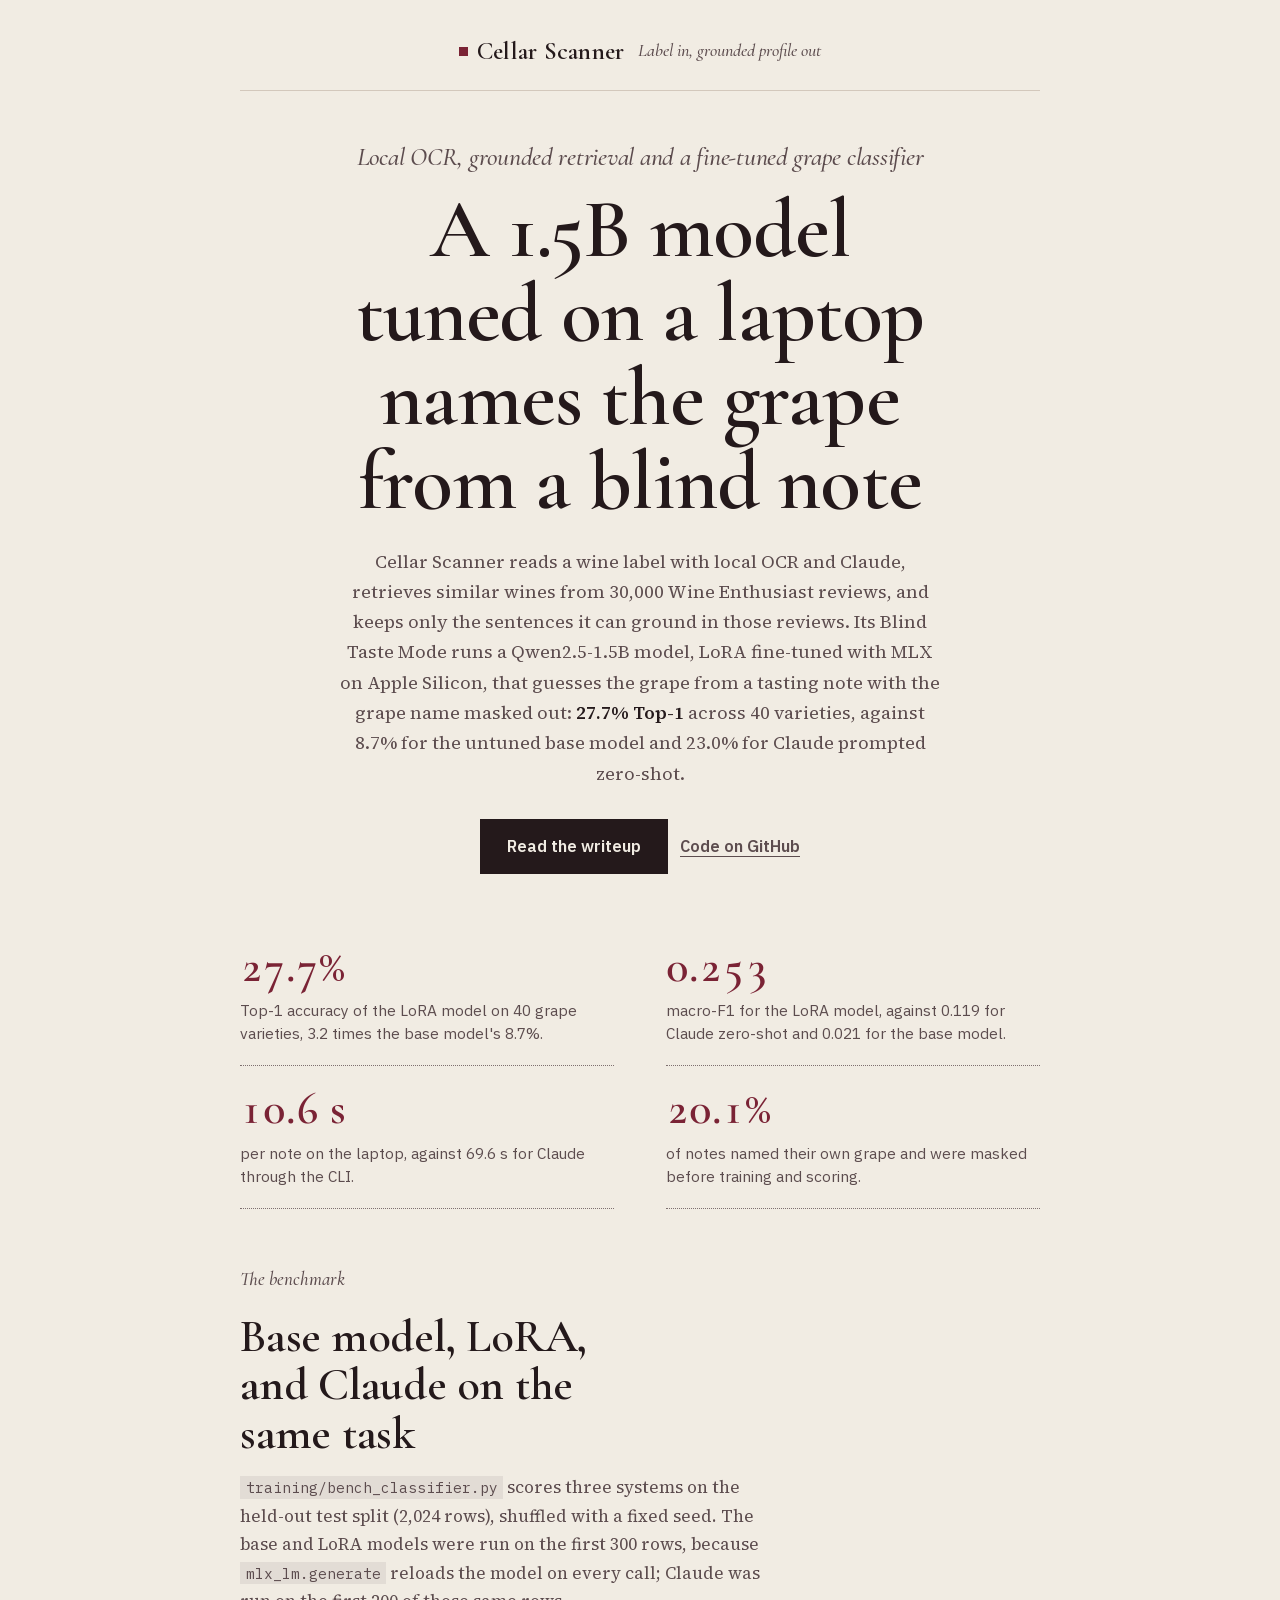
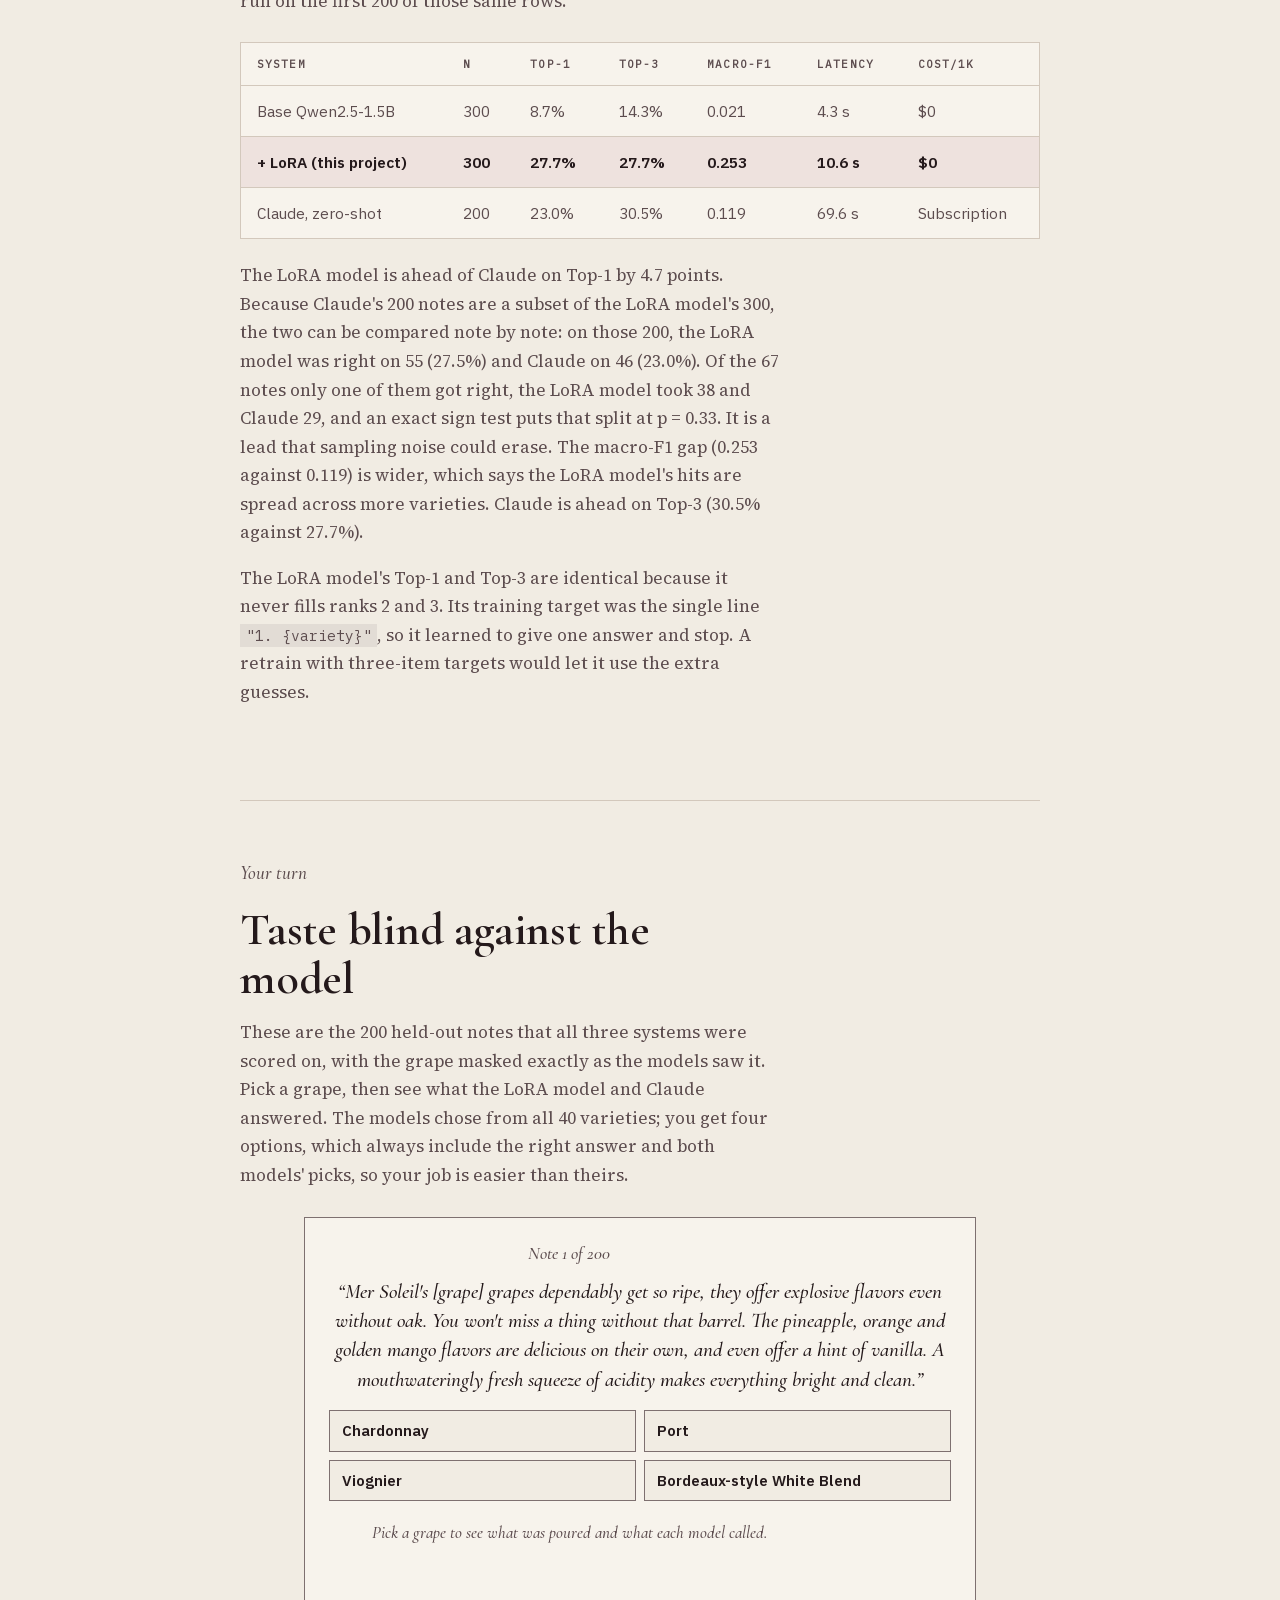
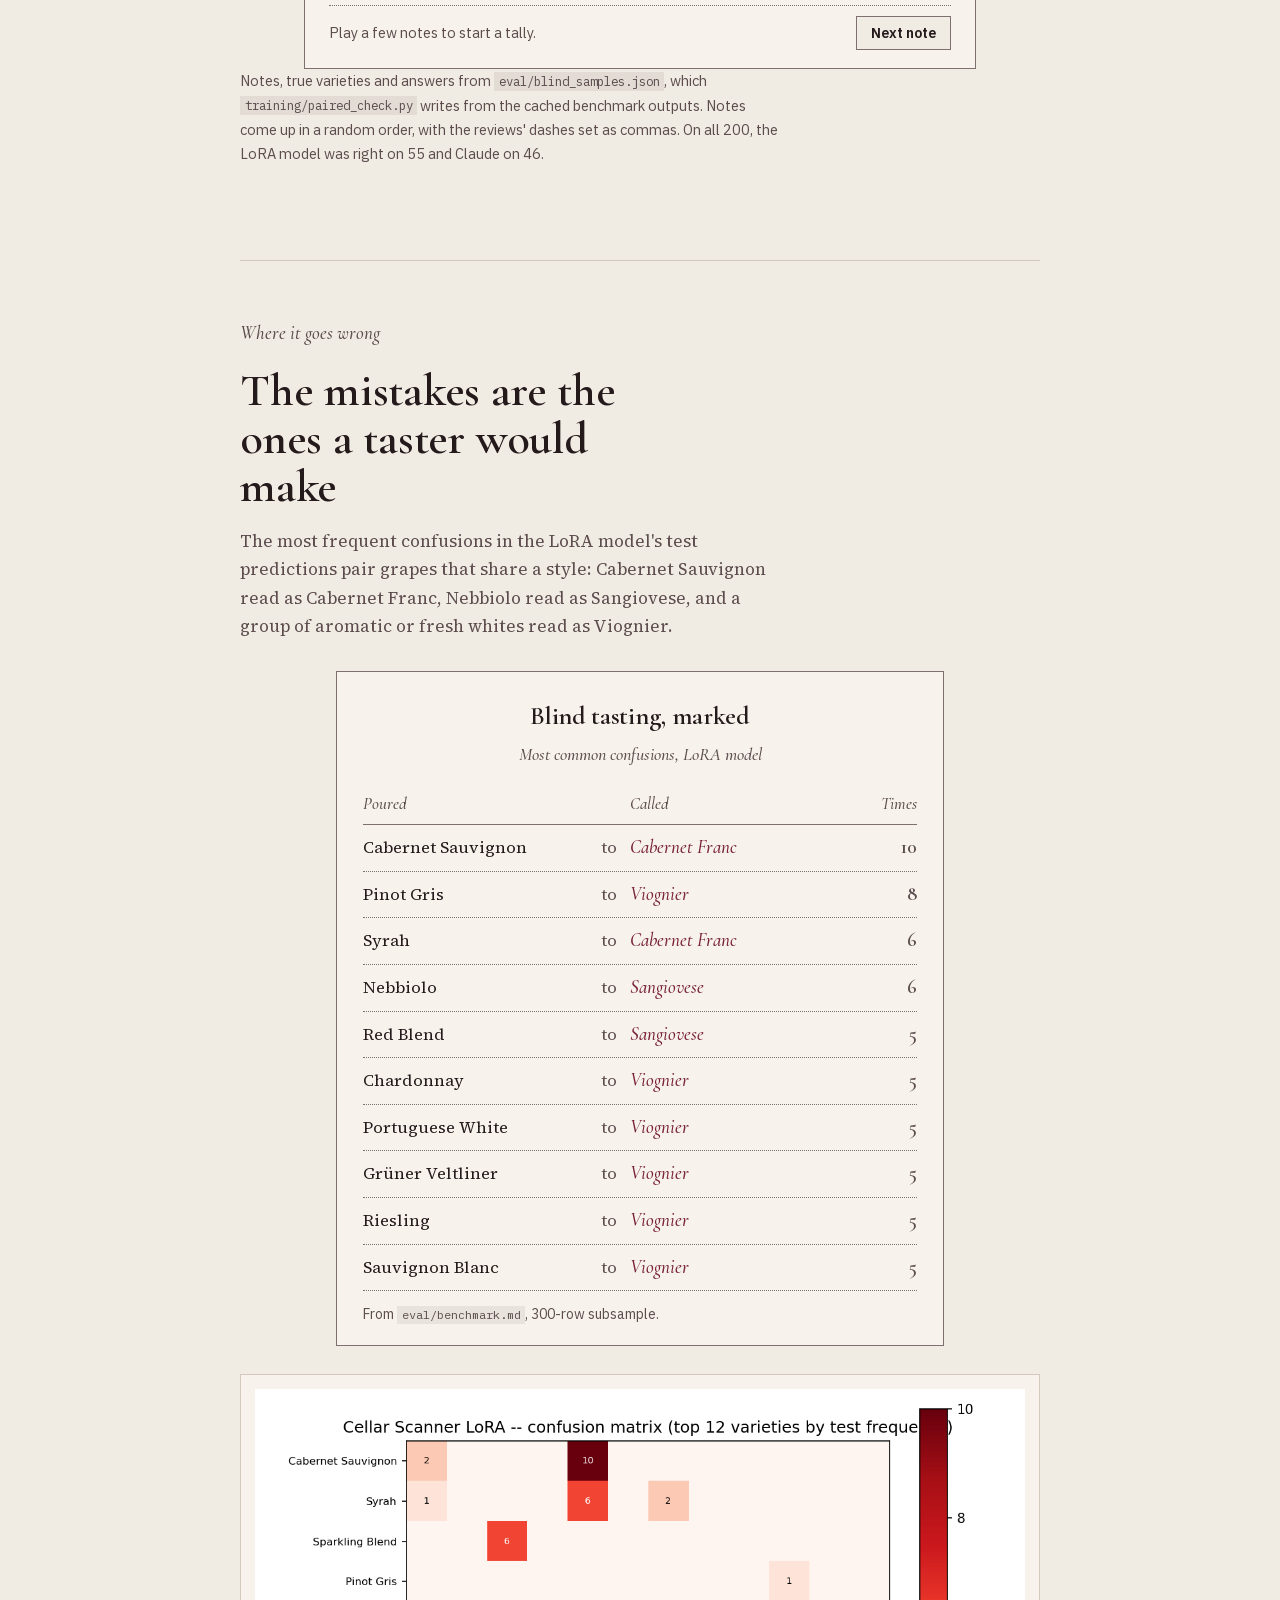
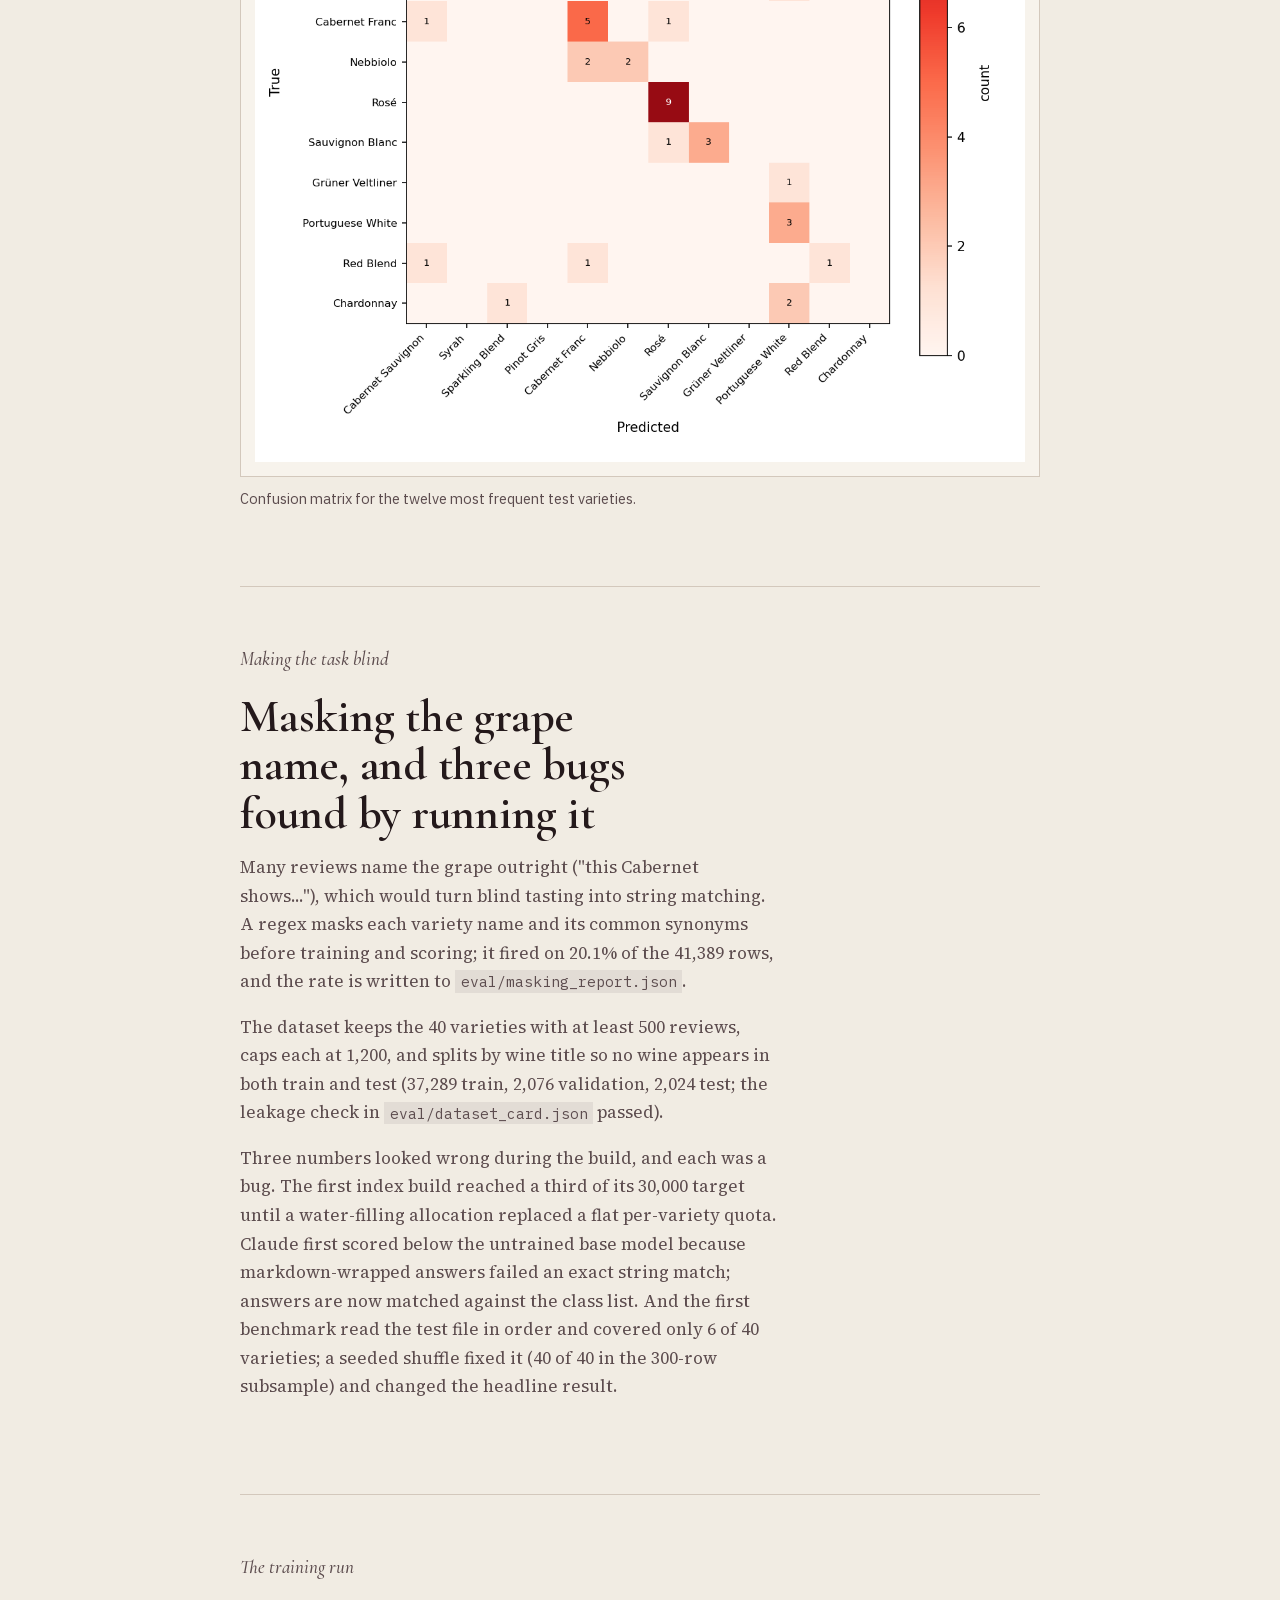
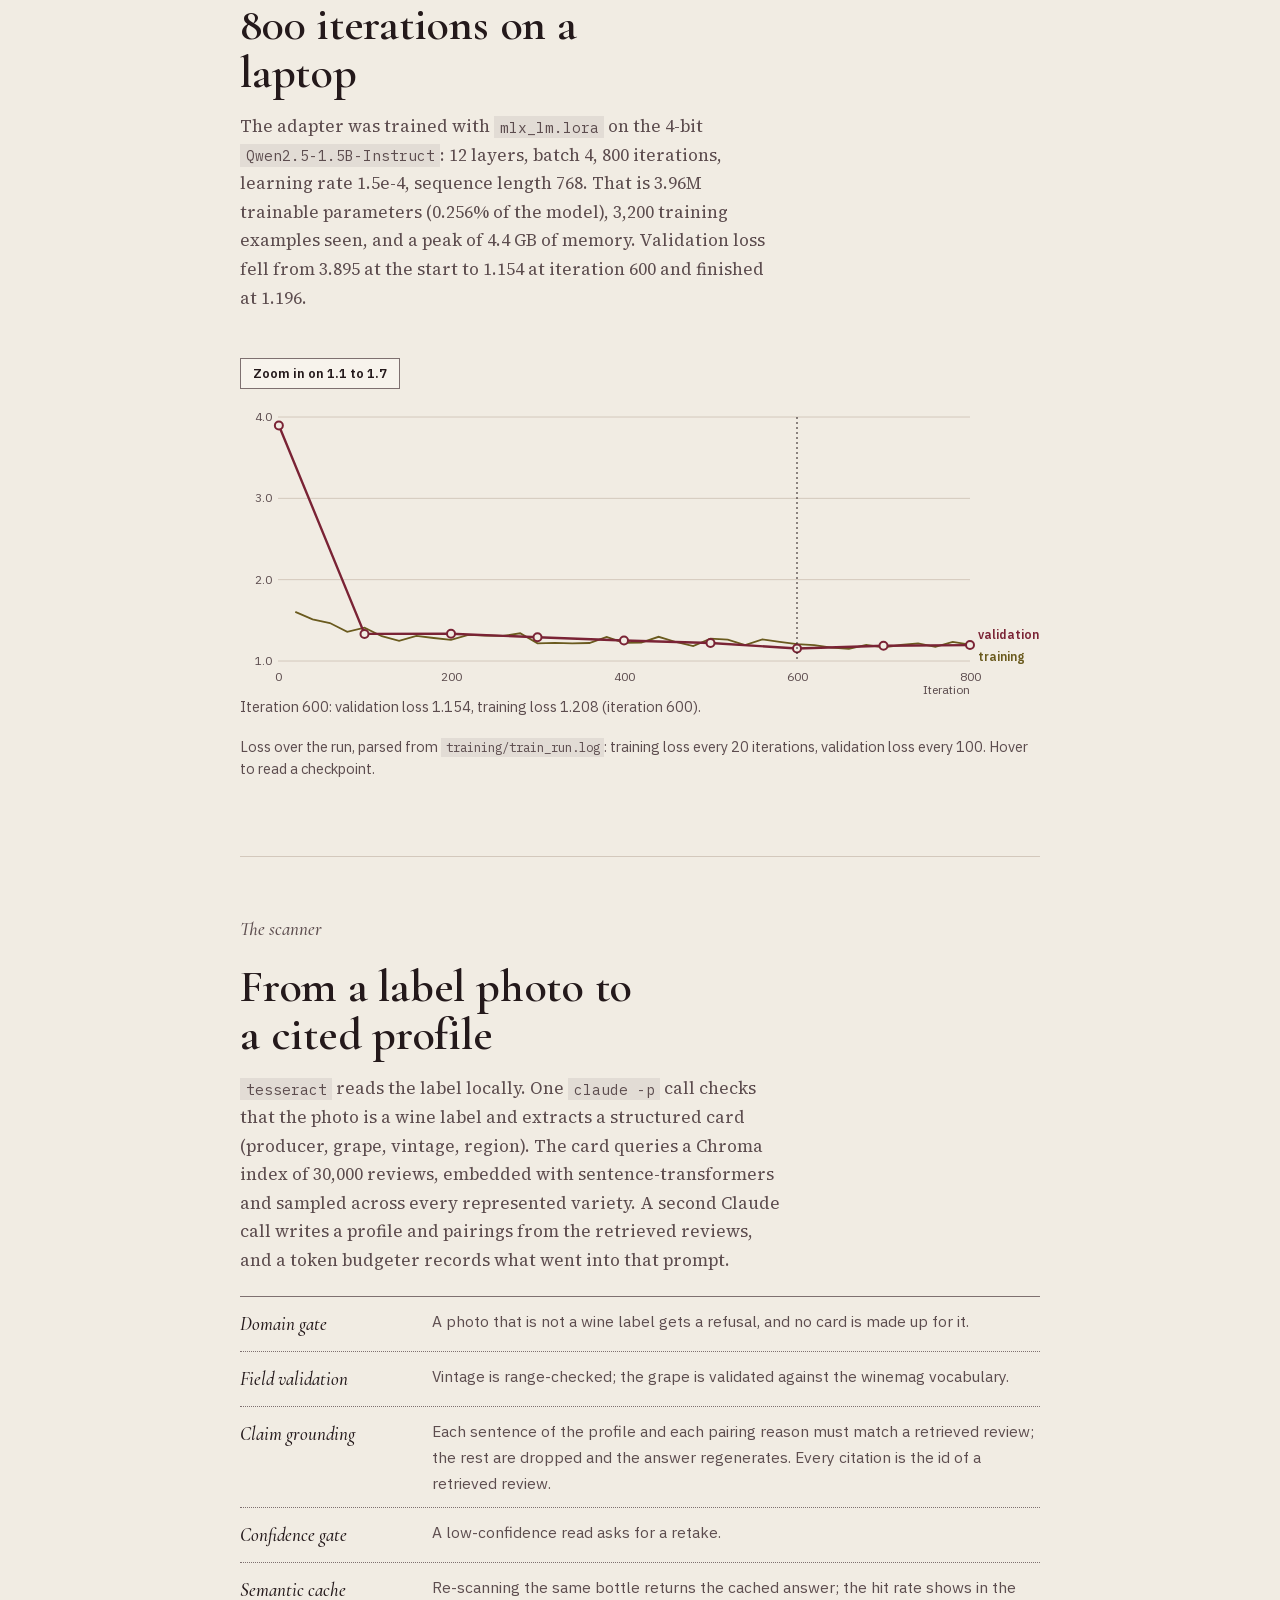
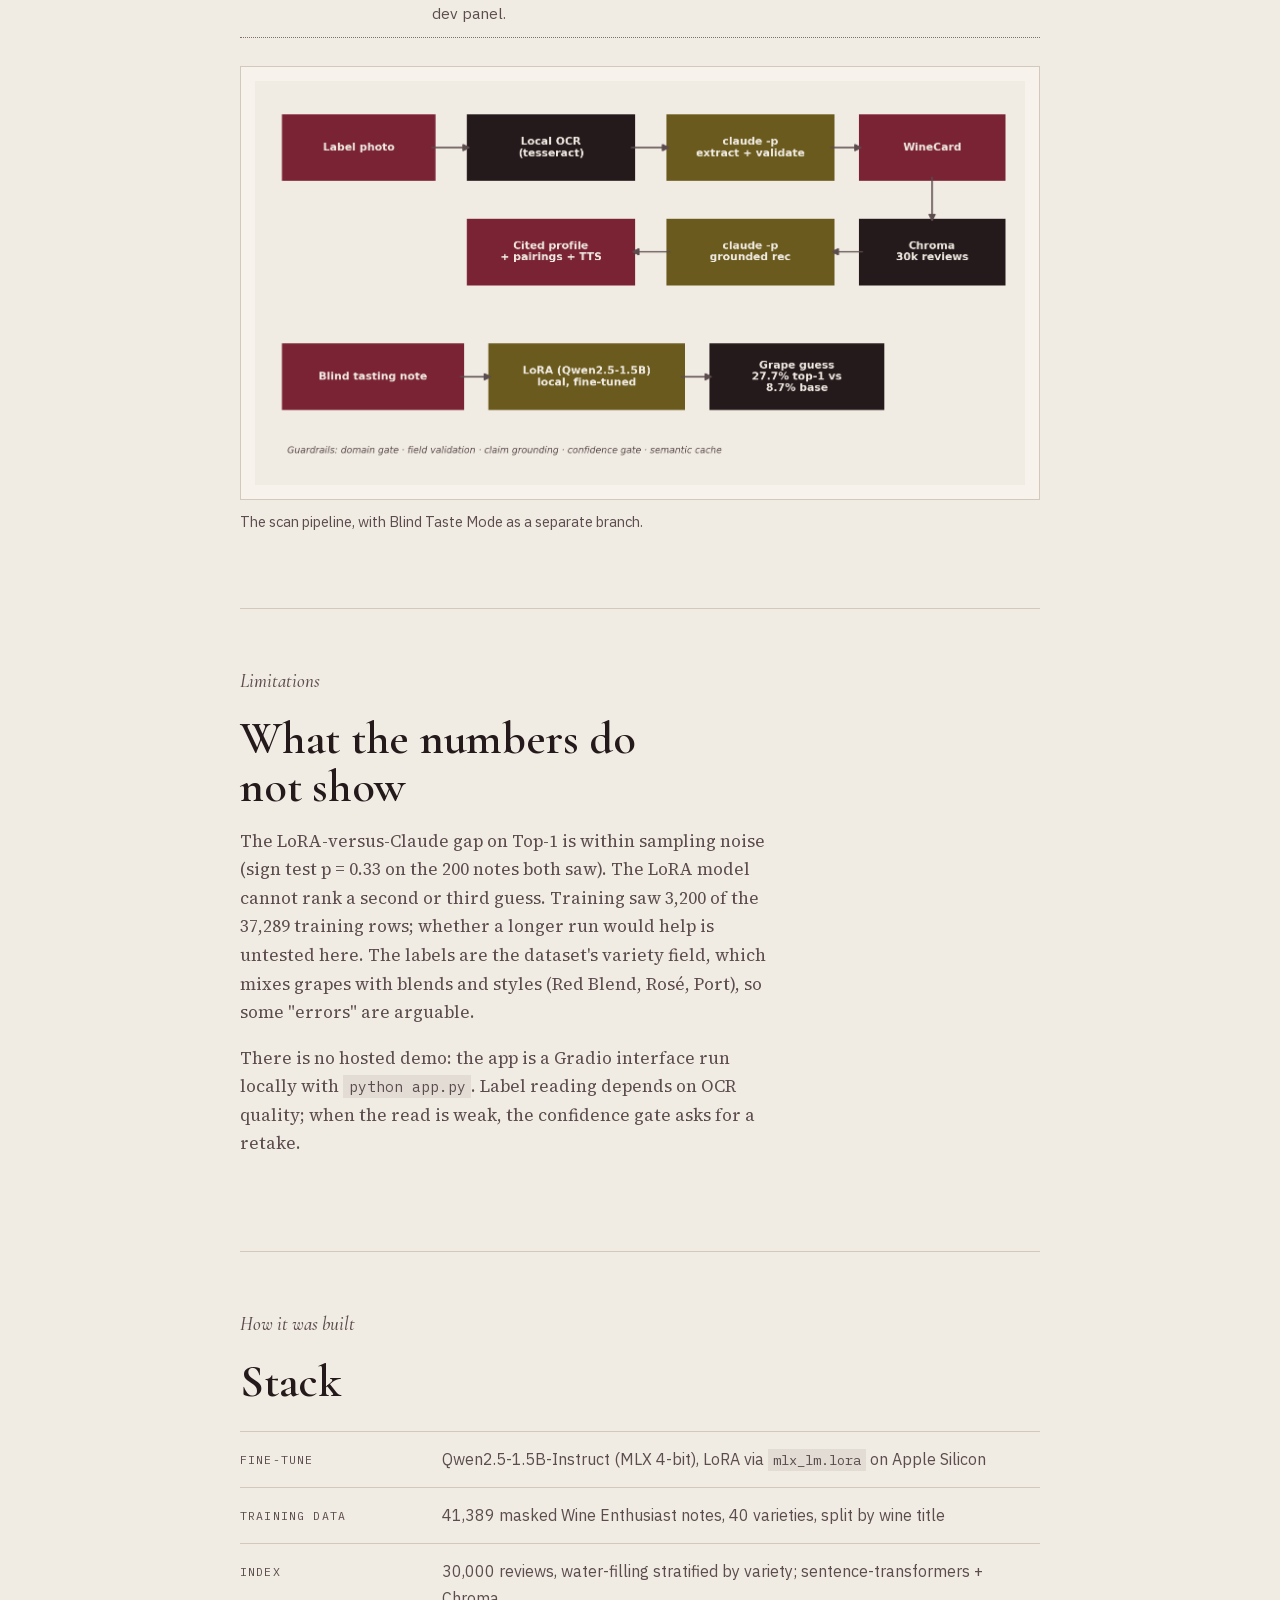
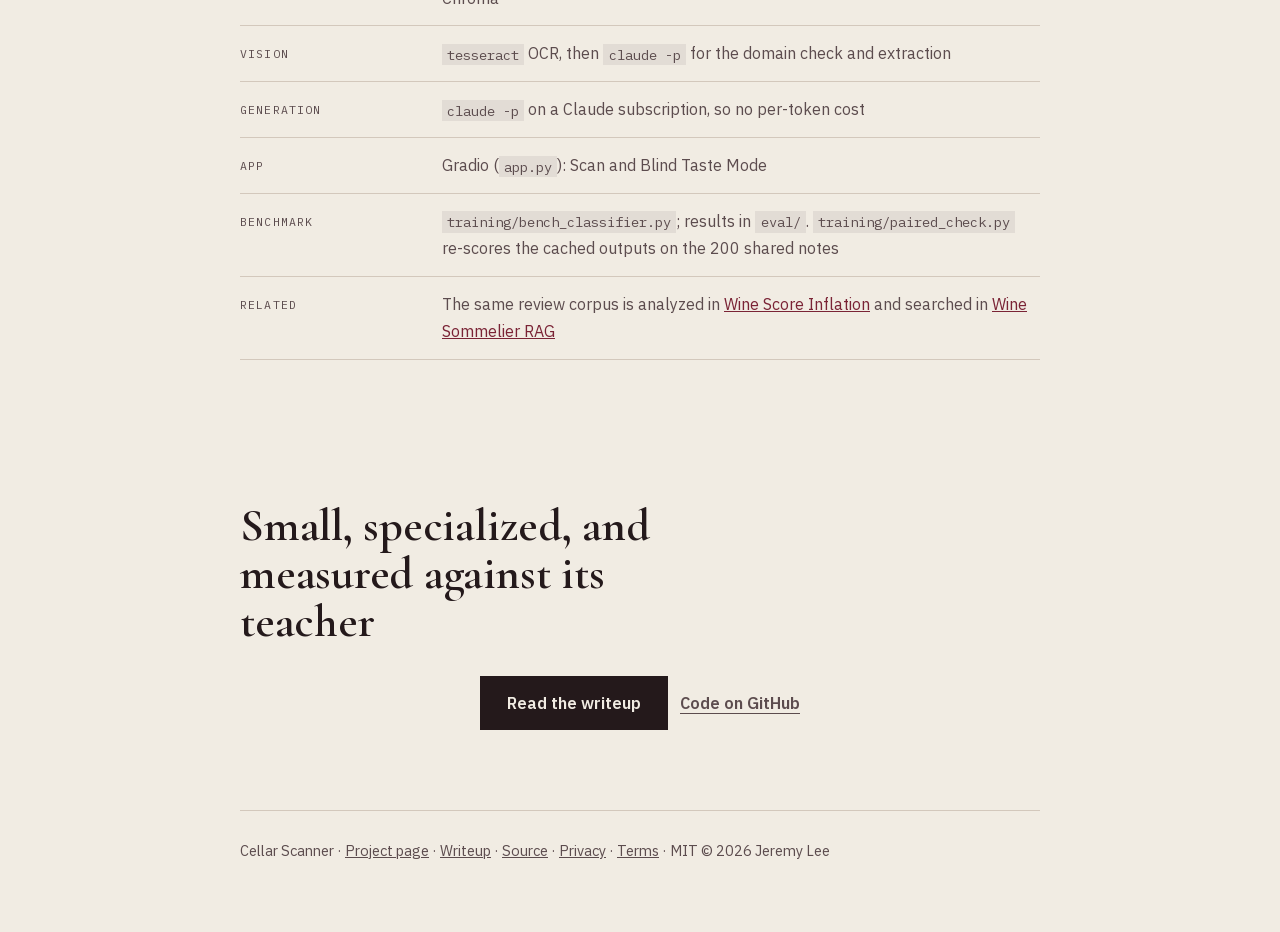
==== commit a4062d99: "Set the quoted reviews' dashes as commas in the quiz The embedded notes now escape the dash so the p" ====
--- a/overview/index.html
+++ b/overview/index.html
@@ -420,7 +420,7 @@
     </div>
     <p class="qnote">Notes, true varieties and answers from <code>eval/blind_samples.json</code>, which
       <code>training/paired_check.py</code> writes from the cached benchmark outputs. Notes come up in a
-      random order. On all 200, the LoRA model was right on 55 and Claude on 46.</p>
+      random order, with the reviews' dashes set as commas. On all 200, the LoRA model was right on 55 and Claude on 46.</p>
   </section>
 
   <section class="stop">
@@ -598,7 +598,7 @@
 <script>
 (function () {
   // eval/blind_samples.json (written by training/paired_check.py)
-  var S = [{"note":"A straightforward wine for casual occasions, this opens with aromas of wild cherry, cinnamon, clove and nectarine peel that carry over to the palate alongside firm tannins. A licorice note signals the close.","true":"Nebbiolo","base":"<variety> is not explicitly mentioned in the description, but based on the aromas and flavors described, it is likely a red wine grape variety.","lora":"Pinot Noir","claude":"Zinfandel"},{"note":"This 100% [grape] Sauvignon is a best barrels selection. It's the densest, most tannic of David Arthur's current releases, a massive wine stuffed with black currants, blackberries, anise, tobacco and smoky new oak. Best of all, it's dry, dry, dry. Fine now, if you're into young wines, but should age well in a good cellar for many years.","true":"Cabernet Sauvignon","base":"Sauvignon","lora":"Cabernet Sauvignon","claude":"Cabernet Sauvignon"},{"note":"Almost black in color, this is a big, bold and rich ruby. Dark berry fruits are sustained by a sweet, jammy character. The tannins do give the wine structure, but the rich sweetness dominates. Drink now.","true":"Port","base":"Cabernet Sauvignon","lora":"Cabernet Franc","claude":"Zinfandel"},{"note":"Dineen and Red Willow 'Les Vins de Marcoux' supply the fruit for this complex, aromatic [grape]. A fecund melding of compost, chicken yard and chocolate accents surround a core of berries and cherries. Ripe, round and mouth-filling, it's not at all overpowering, but has the style and complexity to hold your interest through the entire bottle.","true":"Syrah","base":"Cabernet Franc","lora":"Rosé","claude":"Grenache"},{"note":"Aromas of blackberry syrup, black pepper, fresh fennel stalk and mint emerge from this wine, which comes from a five-acre vineyard in one of Monterey County's warmest appellations. Full, ripe flavors of black cherry, cola and licorice are cut by bright acidity and an appropriate tannic intensity.","true":"Syrah","base":"Cabernet Sauvignon","lora":"Cabernet Franc","claude":"Petite Sirah"},{"note":"This is crisp, clean and light. It is fruity with green apple flavor, and it has a tight texture. The finish is floral and aromatic. Screwcap.","true":"Grüner Veltliner","base":"<variety> - Not specified in the given information.","lora":"Portuguese White","claude":"Riesling"},{"note":"The white wine in a new duo of branded wines called Loios, this is a simple citrus- and apple-flavored wine, relatively fat and full, but leaving enough fresh acidity.","true":"Portuguese White","base":"Sauvignon Blanc","lora":"Portuguese White","claude":"Portuguese White"},{"note":"The creamy notes of autolysis are only slightly present but there is a roundness of red fruit and apple flavors on the palate. This is balanced and beautifully dry, with a lasting finish.","true":"Sparkling Blend","base":"Sauvignon Blanc","lora":"Viognier","claude":"**Pinot Meunier** — the \"roundness,\" softer red-fruit-plus-apple profile (rather than citrus/mineral) is classically Meunier's signature contribution in traditional-method blends."},{"note":"Organic grapes grown on the estate's schist soil go into this delicious, ripe and clean wine. Shot through with a good balance of red berries, red currants and tight acidity, it has good depth of flavor along with a surface glitter of bright freshness.","true":"Rosé","base":"Cabernet Sauvignon","lora":"Rosé","claude":"Gamay"},{"note":"Inviting aromas of molten chocolate, plum cake, purple flower and baking spice take shape in the glass along with a whiff of underbrush. The dense palate offers blackberry extract, cassis, licorice and chewing tobacco alongside firm, fine-grained tannins. It finishes on a confectionery note. Drink 2018–2025.","true":"Red Blend","base":"Cabernet Sauvignon","lora":"Sangiovese","claude":"Aglianico"},{"note":"There's an exotic, almost Indian personality, with aromas of dark spice, clove and cardamom. Black fruit, prune and currant are also in evidence. Bold, black and inky thick. It's soft, round and long on the close with pretty freshness, too.","true":"Sangiovese Grosso","base":"Cabernet Sauvignon","lora":"Cabernet Franc","claude":"Petite Sirah"},{"note":"A promising nose of blueberries, vanilla and spices. On the palate it was less exciting; the fruit was  muted, and there was not much else showing. The finish proved surprisingly long, and as the wine lay in the glass, it did show signs of improvement.","true":"Barbera","base":"Cabernet Sauvignon","lora":"Cabernet Franc","claude":"Malbec"},{"note":"Good price for a [grape] this elegant and classy. It's not an something for the cellar, but offers everything it has now, with ripe blackberry, black currant and cedar flavors that are wrapped into sturdy, smooth tannins.","true":"Cabernet Sauvignon","base":"Cabernet Sauvignon","lora":"Cabernet Sauvignon","claude":"Cabernet Sauvignon"},{"note":"A huge wine, massively extracted with raspberry and cherry jam fruit, with complex hints of mocha, cola, vanilla, buttered toast and wood spice. The richness is balanced by firm acidity, smooth tannins and a stony minerality. Seems to be offering its best now and over the next 3–4 years.","true":"Pinot Noir","base":"Cabernet Sauvignon","lora":"Cabernet Franc","claude":"Zinfandel"},{"note":"The overriding sentiment is that Limarí is too cool for [grape], yet this wine, while a bit sour and rhubarby, is still pretty comfy and satisfying. The flavors rest on plum, blackberry and wood, while olive and carob control the finish. Falls off at the end, but good overall. Imported by Ecovalley Quality Wine Group and National Refrescos Import Company, LLC.","true":"Carmenère","base":"Malbec","lora":"Rosé","claude":"Sauvignon Blanc"},{"note":"A 100% varietal, this represents a tiny offering of this single-vineyard wine. Despite its youth it is silky and supple on the palate. Rich, dense black fruit and graphite marry well and find cohesion among the toasty oak.","true":"Cabernet Sauvignon","base":"Cabernet Sauvignon","lora":"Cabernet Franc","claude":"Cabernet Sauvignon"},{"note":"This toasty bottling shows some evident maturity in terms of fruit richness. It offers toasted walnut, espresso, vanilla and yellow apple-skin flavors alongside large, brisk bubbles and crisp acidity.","true":"Chardonnay","base":"Chardonnay","lora":"Sparkling Blend","claude":"Chardonnay"},{"note":"This elegant sparkler opens with alluring aromas of fragrant jasmine, wisteria and white peach. Thanks to 80-year old vines, the linear palate has both finesse and concentration, offering ripe yellow apple, Bartlett pear, energizing mineral tones and a saline note alongside a creamy mousse.","true":"Glera","base":"Chardonnay","lora":"Sparkling Blend","claude":"Chenin Blanc"},{"note":"This is a vibrantly rich wine that is brimming with delicious red fruit notes and bright acidity. Full and concentrated, it has weight without being heavy. It is a finely made wine, with a crisp finish.","true":"Rosé","base":"Merlot","lora":"Portuguese Red","claude":"Sangiovese"},{"note":"This wine's milk chocolate, herb, cherry, barrel spice and plum aromas lead to a plush, soft palate loaded with chocolate and plum flavors. It strikes a lovely balance.","true":"Merlot","base":"Cabernet Sauvignon","lora":"Merlot","claude":"Merlot"},{"note":"It's rare that domestic [grape] is truly Chablis-like, but this delicately framed wine fits that description perfectly. Nuanced with mineral and spice notes, this has melon and apple flavors that seem to sail on a gentle sea breeze. It doesn't slam you with oak, instead it seduces with you style.","true":"Chardonnay","base":"Chardonnay","lora":"Viognier","claude":"Chenin Blanc"},{"note":"The aromas of this wine from a vineyard in the Corralitos area somehow reflect its orange color (perhaps due to three weeks of skin contact), with orange rose petals and iced rooibos tea, yet with a steely minerality more common in pale white wines. The palate shows pickled plums and stewed stone fruits against a gunmetal backdrop and citrus peel bite. It's unique and very tasty.","true":"Pinot Gris","base":"<variety> - Not specified in the text","lora":"Pinot Noir","claude":"Gewürztraminer"},{"note":"Mer Soleil's [grape] grapes dependably get so ripe, they offer explosive flavors even without oak. You won't miss a thing without that barrel. The pineapple, orange and golden mango flavors are delicious on their own, and even offer a hint of vanilla. A mouthwateringly fresh squeeze of acidity makes everything bright and clean.","true":"Chardonnay","base":"<grape>","lora":"Viognier","claude":"Chardonnay"},{"note":"Barely noticeable lime and orange aromas sit mute on the nose, which is reduced and artificial smelling. The palate has a hard feel and generic flavors of white fruits. Amid sweetness there's a chemical bitterness. Not one of this winery's better products.","true":"Viognier","base":"<variety> - Not specified in the text","lora":"Viognier","claude":"Riesling"},{"note":"This bright, ruby-colored [grape] opens with lively tones of cranberry, raspberry and white almond. It's soft and creamy with a touch of sweet berry or ripe cherry on the close.","true":"Rosé","base":"<variety> is not specified in the given description, so it cannot be identified from the information provided.","lora":"Rosé","claude":"Grenache"},{"note":"This has aromas of smashed berry and red licorice candy. It feels raspy and resiny, with flavors of toasted oak and jammy blueberry and raspberry. It's wiry and lacking finesse on the finish.","true":"Shiraz","base":"<variety> - This description matches the characteristics of <variety>, which is <variety>. The aromas of smashed berry and red licorice candy, the raspy and resiny texture, the toasted oak and jammy blueberry and raspberry flavors, and the wiry","lora":"Merlot","claude":"Zinfandel"},{"note":"This wine is very aromatic, perhaps too much so, giving it an oddly tight, geranium and rosemary-scented character.","true":"Bordeaux-style White Blend","base":"Cabernet Sauvignon","lora":"Rosé","claude":"Gewürztraminer"},{"note":"Rustic wine, its fruit angular and its tannins cutting into the wine awkwardly. Final acidity gives more sharpness.","true":"Portuguese Red","base":"Cabernet Sauvignon","lora":"Portuguese Red","claude":"Sangiovese"},{"note":"91–93. Barrel sample. While initially tough and almost too extracted, this firm, dark wine has intense density and spice from new wood. As it opens on the palate, slowly hints of juicy black-currant fruit and acidity comes through.","true":"Bordeaux-style Red Blend","base":"Cabernet Sauvignon","lora":"Cabernet Franc","claude":"Cabernet Sauvignon"},{"note":"Dark in color, this aromatic brooder brings notes of pencil lead, herb and black and purple fruit. Flavors are rich and liquorous, showing tannic heft along with a bit of astringency. The variety isn't readily apparent but the wine is delicious all the same.","true":"Cabernet Franc","base":"Cabernet Sauvignon","lora":"Cabernet Franc","claude":"Cabernet Sauvignon"},{"note":"Dry and intense in tannins, this blend of 50% Grenache, 25% Syrah and 25% Mourvèdre is dense and chewy. With hugely dark, savory fruit, it has acidity lurking on the finish. The wine otherwise offers big flavors of black licorice and coffee.","true":"Rhône-style Red Blend","base":"Grenache","lora":"Rhône-style Red Blend","claude":"Grenache"},{"note":"This has subdued aromas of baking spice and black-skinned fruit. The smooth, rounded palate delivers clove, black cherry and licorice flavors alongside polished tannins. It's already rather evolved so drink soon.","true":"Barbera","base":"Cabernet Sauvignon","lora":"Sangiovese","claude":"Grenache"},{"note":"Bone dry and nicely crisp, and the price is right, but the wine itself has some problems. The fruits tend toward lean, tart grapefruits, lemons and limes, with a touch of vegetable.","true":"Pinot Grigio","base":"<variety> - Not specified in the blind tasting note.","lora":"Viognier","claude":"Sauvignon Blanc"},{"note":"Spicy and intense, this excellent [grape] is loaded with Gravenstein apple, cut pear, and a taste of orange peel. Surprising length and power for a Euro-styled wine with modest alcohol.","true":"Pinot Gris","base":"Gravenstein","lora":"Viognier","claude":"Gewürztraminer"},{"note":"Gewürz fans, including sommeliers, should buy this by the case. It's classic California, rich and zesty in acidity, with spice-tinged citrus, peach, vanilla and honeysuckle flavors. With an off-dry finish, it's perfect for Asian fare.","true":"Gewürztraminer","base":"<variety> - Muscat","lora":"Gewürztraminer","claude":"Riesling"},{"note":"Spicy and perfumed, this has a rich yellow-fruit flavor that's contrasted with a crisp pink-grapefruit edge. It's rounded and smooth, with a taut, herbal burst on the finish.","true":"Portuguese White","base":"<variety> - Not specified in the description.","lora":"Viognier","claude":"Gewürztraminer"},{"note":"Vaio Armaron is an elegant and sophisticated wine that exhibits deep complexity and aromatic intensity. Thanks to its pretty layers of red cherry, spice and cola this wine exemplifies the best of classic Amarone tradition. It makes a fabulous winter wine to be paired with beef stew or roasts.","true":"Corvina, Rondinella, Molinara","base":"<grape>","lora":"Corvina, Rondinella, Molinara","claude":"**Corvina (Corvina Veronese)** — the backbone grape, giving the red cherry fruit and structure typical of Amarone"},{"note":"Starts off rather Rhônish, with hints of white pepper and grilled meat, then offers tart cherry fruit on the palate, accented by those same savory elements. The tannins are modest but silky, and the acids turn up while the flavors thin out just a bit on the finish. Drink now–2014.","true":"Shiraz","base":"Cabernet Franc","lora":"Cabernet Franc","claude":"Syrah"},{"note":"This cool wine features considerable freshness cutting the fragrant fruits. The single-vineyard site of Hohrain is next door to Pfersigberg Grand Cru. The wine is still young and showing textured mineral character. It needs several years to bring out its depth of flavor. Drink from 2017.","true":"Pinot Gris","base":"Sauvignon Blanc","lora":"Pinot Noir","claude":"Riesling"},{"note":"Elegant berry and pepper lead on the nose of this balanced [grape]. On the palate, the wine offers fresh fruit with a peppery backbone that results in a soft but structured style. Refined flavors and a long finish seal the deal. A classy choice.","true":"Syrah","base":"Cabernet Sauvignon","lora":"Rosé","claude":"Shiraz"},{"note":"Here's a standard, well-made [grape] that shows bright aromas of citrus, apple, pear and honey. It is defined by a sharp, crisp vein of acidity on the finish.","true":"Pinot Grigio","base":"Chardonnay","lora":"Viognier","claude":"Chenin Blanc"},{"note":"Inky-dark and superconcentrated. Notes of coal, licorice, crushed peppercorn, river stone and dark fruit are so big and bold, it's hard to imagine with which foods it would pair best.","true":"Sangiovese Grosso","base":"Cabernet Sauvignon","lora":"Sangiovese","claude":"Shiraz"},{"note":"Aromas of wood shop, espresso, toast, clove and a hint of dried black cherry all carry over to the palate. Bracing, astringent tannins give it an abrupt, drying finish.","true":"Red Blend","base":"Cabernet Sauvignon","lora":"Sangiovese","claude":"Sangiovese"},{"note":"Pernanno shows a sophisticated side thanks to its gorgeous notes of chocolate fudge, creamy raspberry and soft spice. The wine is executed in a soft, round style and finishes with long-lasting flavors of smoky tobacco and cigar pipe. Drink  2015–2025.","true":"Nebbiolo","base":"Cabernet Sauvignon","lora":"Sangiovese","claude":"Zinfandel"},{"note":"A nice [grape] for this everyday price. Dry and smooth, it shows interesting flavors of black currants, plums, herbs and spice, with a touch of smoky oak.","true":"Cabernet Sauvignon","base":"<variety> is not explicitly mentioned in the blind tasting note, but based on the flavors described, it is likely a red grape variety.","lora":"Cabernet Franc","claude":"Cabernet Sauvignon"},{"note":"This robust blend of 85% Aglianico and 15% Pallagrello Nero has aromas of toasted oak, stewed prune and baked plum. The palate offers bracing tannins and a blackberry core alongside notes of black pepper, vanilla and graphite.","true":"Red Blend","base":"Aglianico","lora":"Sangiovese","claude":"Aglianico"},{"note":"This is a wonderful edition to Pearl, Sparkman's 100% [grape] Blanc. It's vibrant and energetic, the kind of high-wire flavors more commonly found in Sancerre. Three days after it was first tasted, the wine was still drinking beautifully, with candied mixed fruits and terrific concentration.","true":"Sauvignon Blanc","base":"Sauvignon Blanc","lora":"Sauvignon Blanc","claude":"Sauvignon Blanc"},{"note":"Bennett Valley is a cooler section of Sonoma County, and maybe the cool vintage was just too much. This wine isn't quite ripe.It's bone dry, acidic and tannic, and the fruit is herbal.","true":"Syrah","base":"Cabernet Sauvignon","lora":"Cabernet Franc","claude":"Cabernet Sauvignon"},{"note":"Grown on gravel terraces that rise up from the Loire, this wine is both structuredand fruity. Fresh juicy black currant flavors bring acidity along with them, leaving a light tannic structure at the end. Drink now.","true":"Cabernet Franc","base":"Cabernet Franc","lora":"Cabernet Franc","claude":"Cabernet Franc"},{"note":"Pleasantly yeasty on the nose with hints of sweet biscuit and brioche, Wiemer's Cuvée Brut is dry and fresh with a bright, lemony midpalate. Persistently effervescent with clean, nervy acidity.","true":"Sparkling Blend","base":"Chardonnay","lora":"Sparkling Blend","claude":"Riesling"},{"note":"Full and confident on the nose, with a wide range of berry aromas. The palate is medium in weight and power, but the flavors are entirely ripe and juicy, with an emphasis on raspberry and plum. Not overpowering but still it shows Chile's ability to produce wall-to-wall red wines at moderate prices.","true":"Syrah","base":"Merlot","lora":"Tempranillo Blend","claude":"Merlot"},{"note":"With some richness, this is a drink-now rosé. The initial fresh fruit has diminished, leaving a rounded, caramel-flavored wine without acidity.","true":"Rhône-style Red Blend","base":"Grenache","lora":"Rosé","claude":"Grenache"},{"note":"Subtle white fruit—think pale yellow-plum and pear flesh—mingle with fern and yeasty notes on the nose. The palate is zippy, light and easy to like, with fresh, bouncy fruit.","true":"Grüner Veltliner","base":"Sauvignon Blanc","lora":"Viognier","claude":"**Melon de Bourgogne** (Muscadet Sur Lie) — the yeasty/bready lees character paired with pear and green, ferny herbal notes plus zippy, light acidity is a textbook sur lie profile."},{"note":"Oregon has staked a claim on [grape], but most is from the north. This Rogue Valley bottling is crisp and creamy, with leesy textures and fruit that offers Asian pear and hints of tropical fruits as well. Terrific acids propel the wine and keep it lively and poised, the balance could not be better.","true":"Pinot Gris","base":"[grape]","lora":"Viognier","claude":"Pinot Gris"},{"note":"With age, this 2002 has become fascinating, still showing sweetness while also offering dried fruits, prunes, figs and spice. A nutty character suggests the wine can still age for many years.","true":"White Blend","base":"Cabernet Sauvignon","lora":"Portuguese Red","claude":"**Sémillon** (e.g. botrytized Sauternes/Barsac) — the sweetness plus dried fruit/fig/prune notes and a nutty, long-aging character at 20+ years is classic mature noble-rot Sémillon."},{"note":"This black-colored [grape] offers berry, oak and secure overall aromas. The palate is juicy and acidic, with plenty of cut to the palate. Flavors of plum and black fruits are earthy, toasty and lightly herbal, while this finishes with zesty acidity, lots of pulse and spice notes.","true":"Syrah","base":"Cabernet Sauvignon","lora":"Merlot","claude":"Malbec"},{"note":"Walla Walla Valley [grape] is rare, although this producer consistently makes one. Its toasty spice, tart cherry and herb aromas give way to well-balanced plum and cherry flavors, needing food to truly shine.","true":"Barbera","base":"<grape>","lora":"Merlot","claude":"Sangiovese"},{"note":"Mature, integrated scents of leather, undergrowth and cigar box veil the underlying dark cherry and plum fruit. The lissome palate becomes firmer toward the finish as the medium-grain tannins become palpable.","true":"Red Blend","base":"Cabernet Sauvignon","lora":"Sangiovese","claude":"Tempranillo"},{"note":"Very similar to Peju's regular '05 [grape], released a few months earlier, except it tastes much oakier. You'll find the soft structure and cherry, currant and violet flavors, but the toasty oak and caramel are overwhelming.","true":"Cabernet Franc","base":"<variety> is not specified in the given information.","lora":"Cabernet Sauvignon","claude":"Cabernet Sauvignon"},{"note":"Aromas of pressed rose, dried berry, leather, chopped herb, cinnamon and a balsamic note emerge in the glass. The subtle palate delivers dried black cherry, black raspberry, licorice and a hint of tobacco alongside firm, ripe tannins. Enjoy sooner rather than later to capture the remaining fruit richness.","true":"Nebbiolo","base":"Cabernet Sauvignon","lora":"Sangiovese","claude":"Nebbiolo"},{"note":"One of the special cuvées from du Cèdre, this impressive wine combines intense black fruit freshness with a powerful structure. It is full of cidity, ripe fruits and a core that is immense. It deserves considerable aging and certainly should not be drunk before 2020.","true":"Malbec","base":"Cabernet Sauvignon","lora":"Grenache","claude":"Malbec"},{"note":"This may be the most serious California boxed wine on the market, showing great flavor concentration and an appetizing texture that's laced with fine-grained tannins. It has a deep red-black color, blackberry and dark chocolate aromas and a lip-smacking finish.","true":"Cabernet Sauvignon","base":"Cabernet Sauvignon","lora":"Cabernet Franc","claude":"Petite Sirah"},{"note":"While aromatically subdued, this semidry, late-harvest [grape] is surprisingly exuberant on the palate. Sunny and bright grapefruit and apricot flavors coat the tongue in rich, almost creamy, layers, lingering through a bracing lemon-lime finish.","true":"Riesling","base":"<variety> is not explicitly mentioned in the description, but based on the flavors described, it is likely a white grape variety.","lora":"Viognier","claude":"Riesling"},{"note":"This wine's richness is masked by acidity and given a mineral texture. Apples mingle with green plums and a herbal character. The powerful acidity is very dominant and needs to integrate.","true":"Chenin Blanc","base":"Sauvignon Blanc","lora":"Portuguese White","claude":"Grüner Veltliner"},{"note":"Appealing bright citrus and slate flavors ride a round yet faintly spritzy mouthfeel in this lively white from Spain's northeast. The flavors and textures show some depth and positive tension. Best for current drinking, it closes bright and dry, with good length. Best Buy. —M.M.","true":"White Blend","base":"Sauvignon Blanc","lora":"White Blend","claude":"**1. Xarel-lo** (Catalonia/Penedès)\n**2. Hondarrabi Zuri** (Txakolina, Basque Country)\n**3. Albariño**\n\nReasoning: \"Spain's northeast\" points to Catalonia (or the Basque coast near the French border) rather than Galicia's Rías Baixas (northwest), which is where Albariño is usually the default guess for citrus/mineral Spanish whites. The \"faintly spritzy\" texture combined with bright citrus and a stony/slate edge is a classic signature of Xarel-lo from Penedès (also a core Cava grape, often showing a light natural prickle) and of Txakoli's Hondarrabi Zuri, which is famously low-alcohol, high-acid, and lightly spritzy. Albariño stays on the list as a fallback since its citrus/saline-mineral profile is similar, even though the \"northeast\" geography argues against it."},{"note":"This is a ripe and juicy wine that is full of fresh white fruit tones on the nose. It has ripe yellow fruits along with crisp lemon and a touch of minerality. The wine is ready to drink.","true":"Portuguese White","base":"Sauvignon Blanc","lora":"Portuguese White","claude":"Chardonnay"},{"note":"From the warmer 2005 vintage, this Riserva Chianti Classico is packed tight with mature aromas of black cherry, cassis, leather, black tobacco and a touch of drying graphite. The wine would pair with cheesy lasagna al forno.","true":"Sangiovese","base":"Sangiovese","lora":"Sangiovese","claude":"Sangiovese"},{"note":"An underpinning of soft, grippy tannin carries lingering red currant and cranberry flavors in this full-bodied, unabashedly ripe reserve-level wine. Cola and leathery earth notes combine to boost and contrast the fruit, which persists long into the finish.","true":"Cabernet Sauvignon","base":"Cabernet Sauvignon","lora":"Cabernet Franc","claude":"Zinfandel"},{"note":"At 2.3% residual sugar, this is nicely balanced between sweet and dry. The fruit links peach, apricot and pear with a honey in tea streak that carries into the finish.","true":"Riesling","base":"<variety> - Not specified in the blind tasting note.","lora":"Viognier","claude":"Chenin Blanc"},{"note":"Roundness and spice feature strongly here. A phenolic midpalate gives backbone and suggests that this is best had with food where its structure will come into play.","true":"Grüner Veltliner","base":"Cabernet Sauvignon","lora":"Portuguese Red","claude":"Gewürztraminer"},{"note":"Crisp, light, almost delicate, this is certainly sophisticated wine. With lively acidity, bright white fruits and a tangy minerality, it does everything this style of Champagne should do. Over the years, as the grapes in Champagne get riper, this cuvée has become drier, while remaining well balanced.","true":"Champagne Blend","base":"Chardonnay","lora":"Champagne Blend","claude":"Chardonnay"},{"note":"Enhanced by an attractive bottle and packaging, Belcanto Extra Dry delivers the goods on the inside of the bottle as well. This fresh Prosecco is redolent of peach, citrus and honey.","true":"Glera","base":"Prosecco","lora":"Glera","claude":"Glera"},{"note":"Grassy and herbaceous, this smoky wine is shot through with tannins. It is stalky, its red fruits layered with spice, a tight texture and acidity. It's best served lightly chilled.","true":"Cabernet Franc","base":"Cabernet Sauvignon","lora":"Portuguese Red","claude":"Gamay"},{"note":"Granit is the sandy granite hillside soil of northern Beaujolais. The vineyard is a neighbor to the Fleurie appellation. This textured wine is rich with cherry and red-currant flavors that are rounded out and have just hint of tannins. The wine could soften even more so wait until early 2016.","true":"Gamay","base":"Pinot Noir","lora":"Gamay","claude":"Gamay"},{"note":"The grapes used for this estate-grown [grape] are sourced from younger vines. Round and full, the wine seems to have spent a fair amount of time in barrel, showing pretty baking spices along with tangy fruit.","true":"Cabernet Sauvignon","base":"Cabernet Sauvignon","lora":"Viognier","claude":"Chardonnay"},{"note":"Tight while fruity, this is going to be an attractive wine from the Gadras family, who have owned the property since the early 19th century. With its layers of citrus acidity and richer pear and apples, it is packed with fruit that's given added interest by spice. Drink from late 2017.","true":"Bordeaux-style White Blend","base":"<variety> is not explicitly mentioned in the blind tasting note provided. The note focuses on the wine's characteristics rather than specifying a grape variety. Therefore, there is no grape variety listed in the ranked list.","lora":"Pinot Grigio","claude":"Sauvignon Blanc"},{"note":"Here's a thinner style of Amarone with bright aromas of wild berry, white cherry and toasted almond. The wine is crisp and sharp on the close, with a focused, streamlined feel in the mouth.","true":"Corvina, Rondinella, Molinara","base":"<grape>","lora":"Corvina, Rondinella, Molinara","claude":"**Corvina** (Veronese) — the backbone grape of Amarone/Valpolicella; a leaner, less-concentrated expression still shows its signature wild berry/cherry fruit and bitter-almond finish, with the bright acidity coming through more when it's not weighed down by appassimento concentration."},{"note":"A bit lighter in color than other Rhône blends, certainly due to the 40% Counoise (and bolstered by 36% Mourvèdre and 24% Grenache), this offers a punchy red-currant, orange-rind and chaparral-scrub nose. Fresh cracked black pepper, cranberry-orange-plum juice and a rich earthy tone show on the palate.","true":"Rhône-style Red Blend","base":"Grenache","lora":"Rhône-style Red Blend","claude":"Counoise"},{"note":"A high-toned nose makes earthy yeast notes seem more heady than they are. The palate is frothy and almost austere, with a slightly bitter edge softened by dosage.","true":"Sparkling Blend","base":"Sauvignon Blanc","lora":"Glera","claude":"Chardonnay"},{"note":"A straightforward wine with notes of plum, currant and herbs. The flavors are lighter in style supported by firm tannins.","true":"Cabernet Sauvignon","base":"Merlot","lora":"Sangiovese","claude":"Cabernet Franc"},{"note":"The Ravera cru is celebrated for its power and elegance and this beautiful Barolo definitely delivers both. The wine shows beautifully linear aromas of red fruit, blue flower, smoke and exotic spice backed by bright intensity and firm tannins.","true":"Nebbiolo","base":"Nebbiolo","lora":"Nebbiolo","claude":"Nebbiolo"},{"note":"This ruby-colored Chianti Classico (with 5% other grapes added to a [grape] base) has a broad personality with deep tones of ripe cherry, spice and smoked meat or beef jerky in the background. It imparts flavors of sweet cherry, roasted nut and distant mineral tones.","true":"Sangiovese","base":"Sangiovese","lora":"Sangiovese","claude":"Sangiovese"},{"note":"Pedro Vargas has made a nice [grape] in this strongly herbal, plum and cassis concoction inviting in its layers of oak and tobacco. Soft, it finishes lean and is all in all integrated and well-made.","true":"Merlot","base":"Cabernet Sauvignon","lora":"Cabernet Franc","claude":"Cabernet Sauvignon"},{"note":"Black cherries, sagebrush, dried rose petals, black loam and a tiny bit of tar frame the nose on this blend of 43% Grenache, 27% Syrah, 25% Mourvèdre and 5% Durif (a k a Petite Sirah). The palate offers flavors of dried blueberries and Bing cherries, with a touch of asphalt and black pepper.","true":"Rhône-style Red Blend","base":"Grenache","lora":"Rhône-style Red Blend","claude":"Grenache"},{"note":"Pressed flower, pear and crushed rock aromas lead the nose. The lively palate offers lime, green apple skin and mineral alongside racy acidity.","true":"Pinot Grigio","base":"Sauvignon Blanc","lora":"Pinot Grigio","claude":"Riesling"},{"note":"Delicate aromas of orchard fruit, grapefruit and a whiff of chopped herbs float from the glass. The racy, refreshing palate offers citrus zest, green apple and a hint of pear alongside racy acidity and an intense, persistent perlage.","true":"Glera","base":"Sauvignon Blanc","lora":"Glera","claude":"Glera"},{"note":"Floral overtones join ripe pear notes on the nose. The palate comes in with even more generous, juicy pear fruit, the rounded flavors boosted by a little residual sweetness that makes the wine finish off dry.","true":"Pinot Gris","base":"<grape>","lora":"Pinot Grigio","claude":"Chenin Blanc"},{"note":"This wine has hints of cedar and coriander, a luxurious, velvety and appropriately tannic texture, and flavors that are ripe and delicious. Its personality seems confident, well balanced and well behaved, but strong and focused.","true":"Malbec","base":"Cabernet Sauvignon","lora":"Cabernet Franc","claude":"Cabernet Sauvignon"},{"note":"Flat but clean, with very light and distant apricot and celery aromas. The flavors veer toward green apple and lemon, while the finish is bland. From a texture standpoint, it's watery, with only modest fruit quality.","true":"Pinot Gris","base":"<variety> - Not specified in the given information.","lora":"Viognier","claude":"Pinot Grigio"},{"note":"Aromas of citrus fruits, green herbs, grass and celery set up a shear lean palate with little body and pointed acidity. Tart lemon-lime flavors are crisp and scouring on the finish.","true":"Sauvignon Blanc","base":"<variety> - Not specified in the description.","lora":"Pinot Grigio","claude":"Sauvignon Blanc"},{"note":"A dry wine, very concentrated and dense. It's solid and tannic, full of acidity and black fruit. It is firmly structured, the texture showing bite and dryness. A wine that will need long-term aging.","true":"Port","base":"Cabernet Sauvignon","lora":"Portuguese Red","claude":"Nebbiolo"},{"note":"This is a rich complex wine from a great vintage [grape] year. It has much of the same intense fruit as the vintage wines but with the advantage of longer aging in barrel to allow the rich dark plum and spice to be more ready to drink. It is bottled to be drunk now although another six months into 2017 will make it even better.","true":"Port","base":"Cabernet Sauvignon","lora":"Cabernet Sauvignon","claude":"**Touriga Nacional**"},{"note":"Soft spice tones with chocolate and tobacco are offset by intense and vibrant berry fruit. This is a fresh and tonic [grape] d'Asti Superiore that will pair with most cheese- or butter-based foods. The naturally high acidity can counter the fatty textures found in many foods.","true":"Barbera","base":"Asti","lora":"Rosé","claude":"Barbera"},{"note":"Fresh green plum, apricot and pears freshen this light, soft wine, clean, crisp and finishing with lime juice.","true":"Portuguese White","base":"<variety> - Not specified in the note.","lora":"Viognier","claude":"Pinot Grigio"},{"note":"Oaky aromas of sawdust vie with herbal, leafy notes on the nose of this [grape]. Roasted black-plum flavors finish with grabby, rubbery tannins.","true":"Carmenère","base":"Cabernet Sauvignon","lora":"Cabernet Franc","claude":"Cabernet Franc"},{"note":"Shows real ruby [grape]-like character in the sweet, berry-cherry and chocolate flavors and vibrant acidity. The midpalate and finish are a little thin, though, so drink up.","true":"Port","base":"Cabernet Sauvignon","lora":"Cabernet Franc","claude":"Zinfandel"},{"note":"A delightful wine, softly round and mellow, with flavors of apricots, peaches, limes, honey and minerals that are accented with just-in-time acidity.","true":"Pinot Gris","base":"Chardonnay","lora":"Viognier","claude":"Viognier"},{"note":"Here's a crisp [grape] that gets those tastebuds whistling with tartness. Yet it's balanced out by extremely rich fruit and oak. Pineapple crème brûlée, white peach, green apple butter, vanilla and toasty sandalwood are the flavors of this delicious, complex [grape]. Drink now.","true":"Chardonnay","base":"<variety> is not explicitly mentioned in the description, but based on the flavors described, it's likely a white grape variety.","lora":"Viognier","claude":"**Semillon** (oaked, e.g. white Bordeaux/Hunter Valley style) — can show similar waxy, toasty, honeyed richness with high acid, though less commonly this buttery."},{"note":"Spicy wood-aging flavors dominate this wine. It is rich, almost too rich and pushy for its own good, seeming to be more opulent than previous vintages. Nutmeg dominates more than the pineapple and apricot fruit flavors. It could settle down, although it will always be larger than life.","true":"Portuguese White","base":"Cabernet Sauvignon","lora":"Viognier","claude":"Chardonnay"},{"note":"Pio Cesare was founded in 1881 and has consistently represented the best of Piedmont winemaking tradition over its many years in existence. This pretty Barbaresco offers a potpourri of aromas from dried rose petal to pressed violets, spice, cinnamon stick and vanilla bean. It's an elegant and harmonious wine with extraordinary intensity and complexity and it ends with firm, drying tannins.","true":"Nebbiolo","base":"Nebbiolo","lora":"Nebbiolo","claude":"Nebbiolo"},{"note":"Soft wine, light in texture, some spice and tropical fruits. There is freshness, well integrated into an attractive, ready-to-drink wine. Screwcap.","true":"Pinot Gris","base":"Sauvignon Blanc","lora":"Portuguese White","claude":"Pinot Gris"},{"note":"Aromas of passion fruit and banana lead the nose. The simple palate offers tropical fruit and unripe apple alongside racy acidity.","true":"White Blend","base":"Cabernet Sauvignon","lora":"Viognier","claude":"Sauvignon Blanc"},{"note":"Best Buy wines come in all shapes and sizes. This one settles at the bottom of the category, which doesn't mean that it doesn't have its charms, namely sweet and ready fruit and just enough acidity to keep it from being cloying. Keep in mind the price and young vintage when drinking.","true":"Malbec","base":"Chardonnay","lora":"Portuguese Red","claude":"Zinfandel"},{"note":"The Liste cru has held up well to the warm 2005 vintage and exhibits rich notes of espresso, chocolate fudge, oak spice and vanilla. It's almost too much of a good thing now but will undoubtedly soften with time. The tannins are sharply etched and completely dry out the mouth. Drink 2020 to 2030.","true":"Nebbiolo","base":"Cabernet Sauvignon","lora":"Cabernet Franc","claude":"Nebbiolo"},{"note":"Perfumed aromas are forced and less than natural. This feels about right, with citric acidity maintaining balance. Flavors of candied orange and cantaloupe finish with obvious residual sugar along with modest acidic cut.","true":"Sparkling Blend","base":"<variety> - Not specified in the text","lora":"Viognier","claude":"Viognier"},{"note":"This young riserva needs a few more years of cellar aging before it reaches its peak drinking window. It opens with bright fruit tones and blackberry followed by spice, leather and moist pipe tobacco. The tight tannins and bright acidity will evolve with time.","true":"Sangiovese Grosso","base":"Cabernet Sauvignon","lora":"Sangiovese","claude":"Sangiovese"},{"note":"On first take, this hefty [grape] smells almost entirely of massive oak and related vanilla and maple, although airing calms things down. A dense, heavily oaked palate is extracted and full in body. Charred oak and coffee flavors cover blackberry and cassis notes, while this is flush on a huge finish.","true":"Carmenère","base":"Cabernet Sauvignon","lora":"Cabernet Sauvignon","claude":"Cabernet Sauvignon"},{"note":"Fresh and juicy, this wine delivers round, ripe strawberry flavors. Solid tannins don't lose sight of the freshness of the year and balance the rich, jammy aftertaste. The wine, with its attractive fruits, will develop quickly. Drink from 2019.","true":"Pinot Noir","base":"<variety> is not explicitly mentioned in the blind tasting note provided. The note describes the wine's characteristics but does not specify the grape variety. Therefore, the grape variety cannot be determined from the given information.","lora":"Portuguese Red","claude":"**Zweigelt**"},{"note":"A firmly structured wine, with dark, ripe tannins. The black plum and berry fruits add juiciness, while the wine also has touches of spice and a full rich texture.","true":"Gamay","base":"Cabernet Sauvignon","lora":"Portuguese Red","claude":"Malbec"},{"note":"Quite sweet on the nose, with cherry-cola, berry jam and other sweet berry fruit flavors. There's not a whole lot of dryness to this red-colored, red-riding Cava. But it's just balanced enough if you're looking for bold berry flavors and a splash of acidity.","true":"Sparkling Blend","base":"Chardonnay","lora":"Sparkling Blend","claude":"Rosé"},{"note":"Meaty, rubbery aromas of berry fruits come with hints of minty green and lemony oak. This feels wide and tannic on the palate, with ripe, oaky flavors of berry, cassis, vanilla and licorice. A creamy palate is healthy and completes the wine in fine fashion; drink through 2020.","true":"Tempranillo","base":"Cabernet Sauvignon","lora":"Cabernet Franc","claude":"Cabernet Sauvignon"},{"note":"Heavy, raisiny aromas carry heat and a whiff of vinegar. In the mouth, this is thick and almost syrupy. Earthy flavors of blackberry, raisin and prune finish chewy but flat. Look for a ripe, rich wine that's soft and earthy more than structured.","true":"Tempranillo","base":"Cabernet Sauvignon","lora":"Merlot","claude":"Zinfandel"},{"note":"Ripe dark-skinned berry, forest floor and cooking spice aromas lead the nose along with a whiff of new leather. The chewy palate offers fleshy black cherry, cinnamon, vanilla and a hint of tobacco while polished tannins provide the framework. This is already accessible so no need to cellar it for years. Best through 2021.","true":"Sangiovese","base":"Cabernet Sauvignon","lora":"Sangiovese","claude":"Sangiovese"},{"note":"This informal red opens with aromas of mature orange peel, red berry, sage and a whiff of cellar floor. The no frills palate offers tart red currant, red cherry, green pepper and star anise alongside racy acidity.","true":"Barbera","base":"<variety> is not explicitly mentioned in the blind tasting note provided. The note describes the grape variety indirectly through its aromas and flavors, which are characteristic of a specific variety. However, without more specific information, it's not possible to definitively identify the grape variety from the given","lora":"Sangiovese","claude":"Nebbiolo"},{"note":"Mossy, balsamic aromas of baked berry fruits and root beer are soft and friendly. In the mouth, this is chunky and fairly tannic, with no glaring holes. Rooty flavors of baked berries and mocha finish with molasses and root beer notes.","true":"Shiraz","base":"Cabernet Franc","lora":"Merlot","claude":"Zinfandel"},{"note":"This wine from Jordan Fiorentini is a stunning study in how to achieve extreme richness with elegance. Deep black cherry, violet, espresso, milk chocolate and vanilla pastry show on the nose. On the palate, chalky, soft tannins bring forth baked blueberry, star anise and clove flavors, with floral tones and acidic lift on the finish.","true":"Syrah","base":"<variety> is not explicitly mentioned in the blind tasting note provided. The note focuses on the wine's characteristics rather than specifying a grape variety. Therefore, the grape variety cannot be identified from the given information.","lora":"Sangiovese","claude":"Syrah"},{"note":"Tannins mark this big, dry [grape]. It shows Spring Mountain's intensity of fruit, in this case blackberries, but that tannic bitterness dominates, making the wine difficult to appreciate. It's hard to imagine it aging.","true":"Syrah","base":"Cabernet Sauvignon","lora":"Cabernet Franc","claude":"Cabernet Sauvignon"},{"note":"A lofty violet perfume meets bold black pepper in this lively, fresh and memorable wine, which blends smaller amounts of Syrah, Grenache and other Rhône varieties. Blackberry, blueberry and leather form a reel of highlights that is soft enough to enjoy now.","true":"Petite Sirah","base":"Syrah","lora":"Rhône-style Red Blend","claude":"Petite Sirah"},{"note":"This is a serious Champagne with a rich complexity, texture and delicious fruitiness. Zesty in character, it's structured and mineral-intense wine with hints of toast and apple that will intensfiy with some bottle age. Keep for at least a year.","true":"Champagne Blend","base":"Pinot Noir","lora":"Champagne Blend","claude":"Chardonnay"},{"note":"This is a very perfumed wine, fragrant with violets and with dry tannins. It has a juicy character along with acidity. The wine has a dry style, very firm and dense. It will age well, ready to drink from 2026.","true":"Port","base":"Cabernet Sauvignon","lora":"Portuguese Red","claude":"Nebbiolo"},{"note":"Dry and tart, with flavors of pineapples, apples, vanilla and toast. A solid [grape] at an everyday price.","true":"Chardonnay","base":"Chardonnay","lora":"Viognier","claude":"Chardonnay"},{"note":"Vivid and snappy, this was fermented in stainless steel, with a small percentage aged in neutral barrels to soften the mouthfeel. It's spicy and fresh, with a mix of fruit flavors including grapefruit and pineapple. A touch of vanilla enlivens the aromas.","true":"Pinot Gris","base":"<variety> - Not specified in the given information.","lora":"Viognier","claude":"Sauvignon Blanc"},{"note":"The grapes come from three very widely separated vineyard sources. The Klipsun, says winemaker Marie-Eve Gilla, is for the backbone and tannins; the Pepper Bridge gives dried herbs and tighter tannins; and the Alder Ridge is more European and fills out the midpalate. This is showing very well, and has clearly benefited from the extra bottle age. It's beautifully integrated, with the tannins substantial but polished. The fruit mixes ripe berries and moves smoothly into flavors of earth, smoke, tobacco and graphite.","true":"Cabernet Sauvignon","base":"Cabernet Sauvignon","lora":"Cabernet Franc","claude":"Cabernet Sauvignon"},{"note":"The smoky, spicy aromas and richly oaked flavors of this medium-bodied wine are tempting and delicious. While the wine's personality comes mostly from new oak nuances, good fruit flavors lie underneath.","true":"Red Blend","base":"Cabernet Sauvignon","lora":"Cabernet Sauvignon","claude":"Tempranillo"},{"note":"This is a little rough and scouring on the mouth, but otherwise a fine sparkling wine. It's rich and slightly sweet, with orange, lime, vanilla and yeasty dough flavors.","true":"Sparkling Blend","base":"Chardonnay","lora":"Sparkling Blend","claude":"Champagne Blend"},{"note":"Smashed blackberry and blueberry fruit are enhanced by burned caramel, heavy slate and touches of soy and smoke on the nose. There's great depth in both body and flavors once sipped, with a layer of fine-grained tannins revealing teriyaki, black plum, boysenberry and touches of lavender.","true":"Rhône-style Red Blend","base":"Cabernet Sauvignon","lora":"Sangiovese","claude":"Malbec"},{"note":"This is a straightforward wine showing ripe tropical fruits and a melon rind character, while mint and lemon peel ride out in the background. The fruit disappears quickly on the finish but a lovely herbaceousness takes its place.","true":"Sauvignon Blanc","base":"<variety> - Not specified in the description.","lora":"Viognier","claude":"Sauvignon Blanc"},{"note":"This off-dry [grape] has exuberant aromas of orange blossoms and ripe red berries. It balances concentrated apple and honey flavors with flashes of green herbs and brisk, lime-tinged acidity. So light and dainty, it's easy to drink.","true":"Riesling","base":"<grape>","lora":"Rosé","claude":"Riesling"},{"note":"From the smallest of the Beaujolais crus, this wine is structured, layering tannins with black fruits and acidity. It is a wine to age at least for a couple of years. Drink from 2018.","true":"Gamay","base":"<grape>","lora":"Gamay","claude":"Gamay"},{"note":"Zin specialist Artezin gets into the [grape] game with this enormously ripe, fruity wine. Shows a modern, cult interpretation of the variety, with blackberry jam, licorice, candied violet, mocha and pepper spice flavors wrapped into huge, but very finely ground, tannins.","true":"Petite Sirah","base":"[grape]","lora":"Cabernet Franc","claude":"Petite Sirah"},{"note":"Zingy lime peel keeps a tight handle on the more tropical fruit, while glimpses of flint and smoke shine through. This more subtle example of Sauvigon Blanc maintains a zesty, refreshing focus.","true":"Sauvignon Blanc","base":"Sauvignon Blanc","lora":"Sauvignon Blanc","claude":"Grüner Veltliner"},{"note":"With crisp black berry fruits, this is pure juice in a glass. It has fresh acidity, a light layer of tannin and a sweet underlay to the attractive fruitiness.","true":"Gamay","base":"<grape>","lora":"Cabernet Franc","claude":"Gamay"},{"note":"This majority varietal wine contains 2% Cabernet Sauvignon, which doesn't help to soften its powerful grip of sturdy tannin and sideshow of oak. Blueberry and chocolate come to the fore slowly between meaty leather and a dusty aroma.","true":"Malbec","base":"Cabernet Sauvignon","lora":"Merlot","claude":"Petite Sirah"},{"note":"Slightly fizzy and incredibly fragrant, this radiant sparkler boasts heady scents of honeysuckle, lemon blossom and white stone fruit. The crisp dry palate delivers green apple, Bartlett pear, citrus zest and a saline note alongside vibrant acidity and lightly foaming bubbles. Fermented in the bottle, it has some sediment at the bottom that adds flavor and complexity.","true":"Glera","base":"Chardonnay","lora":"Sparkling Blend","claude":"**Muscat (Moscato)** — the \"incredibly fragrant\" note paired specifically with honeysuckle, lemon blossom, and white stone fruit is the classic Muscat aromatic signature; a bottle-fermented, sur-lie, off-dry-leaning-dry pét-nat style Moscato fits the fizz + sediment description well."},{"note":"This delicious and refreshing wine comes from the plateau above the Douro Valley, giving it a cool character along with a mineral and spice texture. The wine is perfumed from the 20% Moscatel in the blend. Drink now.","true":"Portuguese White","base":"<variety> - Not specified in the text","lora":"Portuguese White","claude":"**Rabigato** — the classic high-altitude Douro white grape: naturally high acid, stony/mineral, peppery-spice character, and famously blended with a splash of Moscatel Galego (or Viosinho) specifically because it's aromatically neutral on its own."},{"note":"This is a bouncy, fresh, fruit-forward wine. Cherry-berry fruit shines from start to finish, ending with just a hint of cocoa. Drink now–2017.","true":"Rhône-style Red Blend","base":"<variety> - Not specified in the given information.","lora":"Cabernet Franc","claude":"Pinot Noir"},{"note":"The aromas of this jazzy wine disclose lime leaf, white peach and slate. The off-dry flavors of flowers, pear and stone fruit are typical of Washington in their intensity and detail.","true":"Riesling","base":"Chardonnay","lora":"Pinot Grigio","claude":"Riesling"},{"note":"While dry in style and subtle on the nose, this fruity fresh [grape] offers loads of concentrated raspberry, melon and peach flavors. Light on its feet and imminently quaffable, it's an irresistible warm-weather sip at an approachable price.","true":"Rosé","base":"<variety> is not explicitly mentioned in the description, but based on the flavors described, it's likely a red grape variety.","lora":"Rosé","claude":"Grenache"},{"note":"The wonderfully earthy touch of russet pear peel and the freshness of lemon and green apple all appear on the nose. On the beautifully dry incisive palate, the lemon shines through and takes over. This is bright, vivid and fresh but comes with a lovely earthy texture that grounds the soaring lemon freshness. The long finish once again features ripe but tart apple and green pear, but ends in lip-smacking pure lemon zest. Drink 2017–2030 at least.","true":"Riesling","base":"<variety> - Not specified in the text","lora":"Pinot Grigio","claude":"Chenin Blanc"},{"note":"Raw-cut wood, vanilla, herbs and hard spice scents define the nose on this quality [grape]. In the mouth, tomatoey acidity is offset by weighty berry fruit and creamy oak. Flavorwise, this is saucy, meaty, a touch stewy and herbal, just like the variety is known to be.","true":"Carmenère","base":"Cabernet Sauvignon","lora":"Cabernet Sauvignon","claude":"Sangiovese"},{"note":"This soft wine, full of ripe apricots and melons, summarizes this rich white-wine vintage. It is creamy, laced with just enough acidity and fruity. It is ready to drink.","true":"Chardonnay","base":"Sauvignon Blanc","lora":"Viognier","claude":"Viognier"},{"note":"This structured, firm wine brings out tannins as well as rich fruits. Concentrated raspberry and ripe cherry flavors are cut with a fine balance of acidity. From a single vineyard, the wine needs some age, so drink from 2017.","true":"Gamay","base":"Cabernet Sauvignon","lora":"Portuguese Red","claude":"Nebbiolo"},{"note":"With the amalgamation of Château Magdelaine into this one property, the estate is now a considerable 58 acres. The wine is now performing in top gear. Powerful tannins drive the mainly Merlot blend with 10% Cabernet Franc. It still shows signs of the wood aging and these will disappear to leave a richly endowed wine with a fine future. Drink from 2026.","true":"Bordeaux-style Red Blend","base":"Merlot","lora":"Bordeaux-style Red Blend","claude":"Cabernet Franc"},{"note":"Vincent Couche has a specialty with very dry Champagne. This wine, with some bottle age, is rich, warm and generous, yet quite dry. A touch of toast adds complexity to ripe apple fruits.","true":"Champagne Blend","base":"Pinot Noir","lora":"Champagne Blend","claude":"Pinot Blanc"},{"note":"From Minick Family estate vineyards, this intense and thrilling Riesling has a Germanic 8.5% alcohol and 5.5% residual sugar balance, yet with acids so vivid and juicy that its sweetness is completely counterbalanced. Loaded with spicy pear and tart tangerine fruit flavors, it's a penetrating, dense and highly refreshing wine that explores a style that is both complex and user friendly.","true":"Grüner Veltliner","base":"Riesling","lora":"Riesling","claude":"Riesling"},{"note":"Perfumed, soft, smooth and elegant, this 100% varietal wine is not overly oaken nor overly tannic, a surprising twist on type. Plum and blackberry weave through a medium build and easygoing finish.","true":"Petite Sirah","base":"Cabernet Sauvignon","lora":"Cabernet Franc","claude":"Malbec"},{"note":"The style of this wine is fruity with blackberry flavors giving a bright and lively character. Black currant acidity joins in the fruitiness while allowing room for some structured tannins. The wine will be ready to drink from late 2016.","true":"Portuguese Red","base":"Cabernet Sauvignon","lora":"Portuguese Red","claude":"Cabernet Sauvignon"},{"note":"Situated on the ridge in the center of Entre-deux-Mers that produces fine white wines, this vineyard has produced a wine that is rich and full. Apricot and ripe pear fruits have a perfumed touch along with almond and spice flavors. It could do with a few more months and will be best from 2017.","true":"Bordeaux-style White Blend","base":"Sauvignon Blanc","lora":"Viognier","claude":"**Sémillon**"},{"note":"A top quality [grape]; fruity and textured, providing a bone dry wine that is made to be paired with food. Bright acidity is infused among raspberry and mulberry fruit flavors, adding intensity and freshness. Drink now.","true":"Rosé","base":"<variety> is not explicitly mentioned in the description, but based on the characteristics described, it is likely a red grape variety.","lora":"Rosé","claude":"Sangiovese"},{"note":"Baked strawberry and raspberry aromas carry onto the medium-bodied palate. Fine chalky tannins and bright acids lend the toasted herb flavor structural support.","true":"Cabernet Sauvignon","base":"<grape>","lora":"Sangiovese","claude":"Sangiovese"},{"note":"Strawberry and raspberry aromas are slightly brambly and peppery on the nose. The medium-bodied palate is driven by mulberry and stone-fruit flavors, yet balanced by just enough citrus verve.","true":"Rosé","base":"<variety> - Not specified in the text","lora":"Rosé","claude":"Grenache"},{"note":"Sweet but not too sweet for some entrées, such as spicy Thai food, this brings a fruity mix of pear, pineapple and orange-creamsickle flavors. It's smooth and soft, not at all sugary, and framed with fresh acids.","true":"Riesling","base":"<variety> is not explicitly mentioned in the blind tasting note, but based on the flavors described, it is likely a grape variety that is known for its fruity and acidic characteristics, such as a grape variety that is commonly used in Thai cuisine or has a sweet but not overly sweet profile","lora":"Viognier","claude":"Riesling"},{"note":"Savory notes of yeast and miso hover over the glass. The palate is of a transparent lightness, just tinged with lemon freshness and that yeasty overtone which becomes more apparent and central on the finish.","true":"Grüner Veltliner","base":"Sauvignon Blanc","lora":"Viognier","claude":"**Palomino** (as in Fino/Manzanilla Sherry) — the biological aging under *flor* yeast is the classic source of bready/yeasty, saline-umami (\"miso\") notes, paired with the grape's naturally pale color and lemony acidity."},{"note":"Vineyard-designated [grape] is a rarity in the Northwest. This one is all about subtlety and elegance of expression, with aromas of candied raspberry, thyme, spice and wildflowers leading to a textured, pillowy palate that possesses an ethereal lightness and great length.","true":"Grenache","base":"<variety> is not explicitly mentioned in the blind tasting note, but based on the description, it is likely a white grape variety.","lora":"Rosé","claude":"Gamay"},{"note":"Berry and plum aromas come with notes of woodsmoke and rubber. A fresh but common mouthfeel is pleasant, while red-berry flavors lead the palate and come with a touch of creamy oak. Hence, vanilla and additional cream flavors are key components of the finish.","true":"Malbec","base":"Cabernet Sauvignon","lora":"Cabernet Sauvignon","claude":"Shiraz"},{"note":"This straightforward white has a shy nose, while the lean, simple palate suggests green apple and lemon. Firm acidity gives it a crisp, refreshing finish.","true":"Pinot Grigio","base":"Sauvignon Blanc","lora":"Pinot Grigio","claude":"Pinot Grigio"},{"note":"Rubbery, foxy aromas of blueberry, blackberry, cured meats and spice are packed into an ideal whole. This [grape] is rich and flush in feel, with good acidity and balance. An herbal, saucy element accents core berry fruit, while the finish is full of coffee, chocolate, grilled meat and jammy berry flavors. Drink through 2020.","true":"Cabernet Franc","base":"Cabernet Sauvignon","lora":"Cabernet Franc","claude":"Chambourcin"},{"note":"A straightforward but refreshing white with notes of green plum and underripe peach pit against a backbone of tropical fruit-driven acidity. Great zip and liveliness to the finish. Drink now.","true":"Chenin Blanc","base":"Sauvignon Blanc","lora":"Pinot Grigio","claude":"Sauvignon Blanc"},{"note":"Earth, leather and tarry berry aromas yield to a fresh, forceful palate with power and balance. Spicy plum and berry flavors are a touch herbal and pointed, while a peppery, woody, spicy finish is leathery, hot and scratchy. Drink through 2018.","true":"Carmenère","base":"Cabernet Sauvignon","lora":"Merlot","claude":"Petite Sirah"},{"note":"This starts with aromas that recall a closed cellar; these quickly burn off to reveal dominant oak sensations accented with meat juices and hints of mature black plum. The palate offers sweet, almost sugared black cherry, espresso and stewed plums alongside astringent wood tannins. It's rather evolved so enjoy soon.","true":"Sangiovese","base":"Cabernet Sauvignon","lora":"Sangiovese","claude":"Petite Sirah"},{"note":"This unusual blend of Chardonnay, Sauvignon Blanc and Viognier combines the attributes of crisp acidity and fruitiness. The result is a delicious, fine wine, rich in citrus, apricot and pear flavors that are a little sweet in white sugar.","true":"White Blend","base":"Sauvignon Blanc","lora":"White Blend","claude":"White Blend"},{"note":"Rich and almost liquorous in its texture, this is powerful stuff. It has weight, with intense, concentrated flavors of tropical fruit, spice and a smooth character. The acidity lends lift on the finish. Screwcap.","true":"Grüner Veltliner","base":"Cabernet Sauvignon","lora":"Portuguese Red","claude":"Viognier"},{"note":"High-toned notes of freshly-cut hay-meadows, mossy undergrowth and ripe pears provide a complex background for this rounded yet toned harmony of allspice, pear and hazelnut. A winning combination that calls for food.","true":"White Blend","base":"<variety> - Not specified in the text","lora":"Pinot Grigio","claude":"Chenin Blanc"},{"note":"Blackberry, black pepper, herb, olive and mint aromas are draped over the nose of this blend of 50% Cabernet Sauvignon, 40% Syrah and 10% Carmenère. Complete and comfortable on the palate, this has moderately edgy acidity and warm flavors of berry fruits and vanilla. Creamy, lactic leftovers weigh down the finish.","true":"Red Blend","base":"Cabernet Sauvignon","lora":"Red Blend","claude":"Cabernet Sauvignon"},{"note":"This is a finely balanced, ripe wine. It is medium sweet and ripe with fruit, but counterpointed with taut structure and acidity. It's ready to drink, but will be better with some aging. Drink until 2020.","true":"Gewürztraminer","base":"<variety> - Not specified in the text","lora":"Portuguese Red","claude":"Chenin Blanc"},{"note":"A unique blend of Syrah (78%), Cabernet Sauvignon (13%) and Mourvèdre, this low-alcohol wine (for the vintage and region) offers aromas of high-toned dried herbs, earth, smoked meat, smoke and white pepper. The citrusy fire-pit flavors are elegant and show persistence. It's a unique expression of the area that should do well on the dinner table.","true":"Red Blend","base":"Syrah","lora":"Rhône-style Red Blend","claude":"Syrah"},{"note":"Dark-colored, this rich, full-bodied wine is flavored with dry molasses as well as raisins. Cut with acidity, it has a mature feel that is both ripe and, at the end, dry, with a fragrant aftertaste.","true":"Port","base":"<variety> - Not specified in the text","lora":"Port","claude":"Zinfandel"},{"note":"This superb [grape] is lusty but intricate on the bouquet, with aromas of baked plum, blackberry, balsam wood, leather and horse hide. The palate shows a complex blend of high-voltage power and density; flavors of roasted blackberry, chocolate, pepper and root beer finish deep and oaky. Drink through 2020.","true":"Carmenère","base":"<grape>","lora":"Merlot","claude":"Zinfandel"},{"note":"Elegant and fresh, this lovely sparkler opens with aromas of white spring flower, white stone fruit and a whiff of pastry. The silky, vibrant palate delivers crisp apple, pear, citrus and a mineral note alongside firm acidity and an elegant perlage.","true":"Sparkling Blend","base":"Chardonnay","lora":"Glera","claude":"Chenin Blanc"},{"note":"Punchy, mildly herbaceous aromas of olive, herbs, tobacco and plum are classic Chilean scents. This cool-vintage [grape] is lively and a bit raw on the palate. Savory, roasted, oaky flavors of minty blackberry and plum finish dry, hot, peppery and ultimately a touch salty.","true":"Malbec","base":"<variety> is not explicitly mentioned in the description, so it cannot be identified from the given information.","lora":"Merlot","claude":"Syrah"},{"note":"Ripe to the point of being overripe, this has a sweet raisin and prune note to the blackberry flavor. It's clear that the winemaker was trying to make a flashy, opulent [grape], but this one carries it over the top. Not likely to benefit from age, so drink up.","true":"Cabernet Sauvignon","base":"Cabernet Sauvignon","lora":"Merlot","claude":"Zinfandel"},{"note":"Prestigio is dense and plush on the bouquet, with concentrated blackberry, cassis and cumin aromas that come across entirely positive. The palate is ultra ripe and packed with earthy, baked flavors of raisin, black plum and Middle Eastern spice notes. Things turn meaty, rich and a bit soft on the finish. Drink now through 2015.","true":"Tempranillo","base":"Cabernet Sauvignon","lora":"Cabernet Franc","claude":"Petite Sirah"},{"note":"With some good maturity, this is a rich, fruity Champagne. It comes from the southern Aube region, which endows a more tropical feel, bringing out melon and apricot fruit flavors as well as crisper citrus. A great apéritif style, it will also go with food.","true":"Champagne Blend","base":"Chardonnay","lora":"Champagne Blend","claude":"Chardonnay"},{"note":"In this well-made white, half of the wine was stainless-steel fermented, the other half barrel-fermented. Honeyed aromas of almond and a viscous, medium-bodied texture build weight toward the finish, while never becoming cloying. Vanilla and apricot round out the profile, buoyed by crisp acidity.","true":"Viognier","base":"Sauvignon Blanc","lora":"Viognier","claude":"Chenin Blanc"},{"note":"The wine is developing quickly. It has all the elements, with ripe cherry flavors and acidity along some firm tannins. They are all coming together easily and generously. The attractive, ripe wine will be ready to drink from 2022.","true":"Bordeaux-style Red Blend","base":"Cabernet Sauvignon","lora":"Cabernet Franc","claude":"Sangiovese"},{"note":"This extremely limited-production [grape] (about 250 cases) is Alex and Paul Golitzin's “other” great red. It's all Klipsun Vineyard fruit, 75% [grape] and 25% Cabernet, and its soft, chocolatey tannins envelope the taste buds in a sensual, textured landscape comprised of luscious cherry fruit and laced with hints of anise and roasted coffee. Big and extracted, yet more approachable than the Cabernet.","true":"Merlot","base":"[grape]","lora":"Merlot","claude":"Malbec"},{"note":"This wine shows good balance between the lively acidity and ripe notes of red apple flesh, pear and orange oil. The round mouthfeel of ripe fruit flavors are lifted on the finish by a tangy, green plum and lime zest accent. Drink now.","true":"Chenin Blanc","base":"<variety> - Not specified in the text","lora":"Pinot Noir","claude":"Chenin Blanc"},{"note":"This Rhône-style blend of a [grape] is a light, enjoyable sipper of tart red berries, bubble gum and sharp citrus.","true":"Rosé","base":"Grenache","lora":"Rosé","claude":"**Cinsault** — its hallmark profile: pale/light body, high acidity, tart red berry and bubblegum/candy notes are classic Cinsault descriptors in Rhône blends."},{"note":"Round and juicy, this opens with aromas of stone fruit, dried herb and a whiff of pear. The ripe, enveloping palate doles out white peach, mature apple, juicy nectarine and a hint of bitter almond. A mineral note closes the lingering finish.","true":"Pinot Grigio","base":"<variety> - Not specified in the blind tasting note.","lora":"Pinot Grigio","claude":"**Garganega** (Soave) — the stone fruit/pear fruit profile plus the closing bitter‑almond and mineral notes are classic Soave descriptors."},{"note":"Underripe aromas of bell pepper and scallion correctly announce a shearing, high-acid palate. Salty, tart flavors of citrus fruits finish with pyrazine-driven green notes.","true":"Sauvignon Blanc","base":"<variety> - Not specified in the note.","lora":"Viognier","claude":"Sauvignon Blanc"},{"note":"92-94 Packed with tannins, new wood and a dense character, this is going to be a wine for the long-term. It has all the power, although with a softer side in the final fruitiness.","true":"Bordeaux-style Red Blend","base":"Cabernet Sauvignon","lora":"Cabernet Franc","claude":"Cabernet Sauvignon"},{"note":"Hickory smoked, campfire aromas lead off the nose, which has dense berry and curt minerality at the core. The palate is chewy, meaty and rich, with toasty, woody, spicy flavors of dark fruits and chocolate. Almost blackened at points, but undeniably from good grapes.","true":"Carmenère","base":"Cabernet Sauvignon","lora":"Cabernet Franc","claude":"Shiraz"},{"note":"Sort of scratchy and generic on the nose, with reasonably fresh red fruit aromas. The mouthfeel is angular and clipped by piercing acidity, while the flavors are of nice but regular black cherry and plum. Fairly juicy and fresh as a whole.","true":"Tempranillo","base":"<variety> - Not specified in the text","lora":"Rosé","claude":"Barbera"},{"note":"Cedar, coconut, tobacco and earthy berry aromas are typical of Rioja. This is juicy and zesty in the mouth, with bright acidity. Flavors of berry, vanilla and earth finish strong. This is an excellent but not overly complicated wine; drink through 2024.","true":"Tempranillo","base":"Cabernet Sauvignon","lora":"Tempranillo Blend","claude":"Tempranillo"},{"note":"A good [grape] Blanc, clean and crisp, with slightly sweet lemon, lime and vanilla flavors, brightened by zesty acidity. Easy to drink with roast chicken.","true":"Sauvignon Blanc","base":"Sauvignon Blanc","lora":"Sauvignon Blanc","claude":"Chenin Blanc"},{"note":"Almost blue-black in color with a red-violet rim, this [grape] presents aromas of blackberry, mocha and a hint of green pepper. Simultaneously refreshing and well-rounded, it has pleasant flavors of blackberry, orange rind and chocolate-covered espresso bean.","true":"Syrah","base":"Cabernet Sauvignon","lora":"Sangiovese","claude":"Malbec"},{"note":"This Rocks District offering has aromas of black pepper and stems, seeming a bit locked up at the moment. Flavors are palate-staining with smoked meat and assorted herbs along with a lightly tacky feel.","true":"Syrah","base":"Cabernet Sauvignon","lora":"Pinot Noir","claude":"Syrah"},{"note":"Produced from estate-grown fruit, this also includes 10% Petit Verdot. A tart raspberry flavor fades into a light finish, with streaks of tobacco and vanilla that are bolstered with generous natural acidity.","true":"Cabernet Sauvignon","base":"<grape>","lora":"Cabernet Franc","claude":"Cabernet Franc"},{"note":"This unusually rich wine has it all: ripe, round citrus and peach fruit compounded with oaky notes of vanilla, toast and butter. There's none of that grassy, straw character you find in so many North Coast offerings. With its fine, spicy finish, it's one of the best [grape] Blancs of the vintage. Contains 9% Sémillon.","true":"Sauvignon Blanc","base":"Sauvignon Blanc","lora":"Viognier","claude":"Sauvignon Blanc"},{"note":"Rustic and funky, with a curious nose sending up scents of fruit, musk, soy, pepper and espresso. Flavors are vivid and grapey, and there is a penetrating spicy note running throughout. The finish is tannic and rough.","true":"Cabernet Franc","base":"Cabernet Sauvignon","lora":"Sangiovese","claude":"**Norton** (Cynthiana) — the \"rustic,\" \"funky,\" \"musky,\" and especially \"grapey\" descriptors together are a near-signature combination for this native American variety, which frequently shows candied/foxy grape character alongside coarse, tannic structure."},{"note":"Produced by Three Rivers for celebrity winemaker Geoff Tate, the Insania is actually rather tame. Pretty fruit flavors of berry, cherry and plum introduce the wine gracefully, then run into some stiff, drying, chalky tannins.","true":"Red Blend","base":"<variety> is not explicitly mentioned in the blind tasting note, so it cannot be identified from the information provided.","lora":"Cabernet Franc","claude":"Cabernet Sauvignon"},{"note":"This yeast bomber from one of the first serious sparkling projects in Santa Barbara jumps at the nose with warm bread and poached pears. On the slightly sour palate, the roundness of yellow melon precedes the tang of fermenting orange juice.","true":"Sparkling Blend","base":"Chardonnay","lora":"Sparkling Blend","claude":"Chenin Blanc"},{"note":"Soft and fruity, this is a lemon-scented wine that has an attractive tang of minerality. The texture is laced with acidity, with a nervous energy. It's fresh and ready to drink.","true":"Chardonnay","base":"Sauvignon Blanc","lora":"Portuguese White","claude":"**Vermentino** — the combination of soft/fruity character, lemon zest, saline minerality, and bright, \"nervy\" acidity in a wine meant for early drinking is classic Vermentino (Liguria/Sardinia/Tuscany coast) tasting-note language."},{"note":"This [grape] has a slightly watery, sweet fruit element that lacks the cheerful vibrancy and pluckiness of the variety. On the nose, it offers soft red fruit and some spice, but the flavors feel weak. Not a bad wine overall, but needs some muscle.","true":"Cabernet Franc","base":"<variety>","lora":"Rosé","claude":"Gamay"},{"note":"Berry and black-plum aromas are dense. This wine from silt (limo) soils feels a bit tannic and rugged. Flavors of plum and berry fruits are spicy, while the finish is savory tasting and long, with moderate complexity. Drink through 2021.","true":"Malbec","base":"Cabernet Sauvignon","lora":"Portuguese Red","claude":"Tempranillo"},{"note":"Earthy, youthful aromas lead to a wine that's ripe while still finding its fruity character. The potential for the citrus and apricot flavors is there and should develop by mid-2015.","true":"Portuguese White","base":"Sauvignon Blanc","lora":"Viognier","claude":"Viognier"},{"note":"A blend dominated by Sauvignon Blanc and Chardonnay produces a crisp, herbal wine that has the background of a more creamy texture. From 20-year-old vines planted on granite soil, it has a tight, mineral edge as well as concentrated apple, citrus and fresh melon fruits. Drink now.","true":"White Blend","base":"Sauvignon Blanc","lora":"Bordeaux-style White Blend","claude":"Sauvignon Blanc"},{"note":"Harsh and hot, with sweet and sour flavors of oranges and mint.","true":"Petite Sirah","base":"<variety> - Not specified in the note.","lora":"Viognier","claude":"Petite Sirah"},{"note":"This full-bodied white opens with aromas of white rose, honeysuckle, lychee and a whiff of nutmeg. The rich palate has a silky texture, delivering apricot, white peach and a confectionery note.","true":"Gewürztraminer","base":"Chardonnay","lora":"Viognier","claude":"Gewürztraminer"},{"note":"Coming from the cool 2010 vintage, this 100% varietal wine doesn't quite seem to have fully ripened but still offers plenty of enjoyment with its savory notes of leafy herbs, olive and cherry. It's elegant in its styling with a fresh feel and a cinnamon-speckled finish.","true":"Cabernet Sauvignon","base":"Cabernet Sauvignon","lora":"Sangiovese","claude":"Sangiovese"}];
+  var S = [{"note":"A straightforward wine for casual occasions, this opens with aromas of wild cherry, cinnamon, clove and nectarine peel that carry over to the palate alongside firm tannins. A licorice note signals the close.","true":"Nebbiolo","base":"<variety> is not explicitly mentioned in the description, but based on the aromas and flavors described, it is likely a red wine grape variety.","lora":"Pinot Noir","claude":"Zinfandel"},{"note":"This 100% [grape] Sauvignon is a best barrels selection. It's the densest, most tannic of David Arthur's current releases, a massive wine stuffed with black currants, blackberries, anise, tobacco and smoky new oak. Best of all, it's dry, dry, dry. Fine now, if you're into young wines, but should age well in a good cellar for many years.","true":"Cabernet Sauvignon","base":"Sauvignon","lora":"Cabernet Sauvignon","claude":"Cabernet Sauvignon"},{"note":"Almost black in color, this is a big, bold and rich ruby. Dark berry fruits are sustained by a sweet, jammy character. The tannins do give the wine structure, but the rich sweetness dominates. Drink now.","true":"Port","base":"Cabernet Sauvignon","lora":"Cabernet Franc","claude":"Zinfandel"},{"note":"Dineen and Red Willow 'Les Vins de Marcoux' supply the fruit for this complex, aromatic [grape]. A fecund melding of compost, chicken yard and chocolate accents surround a core of berries and cherries. Ripe, round and mouth-filling, it's not at all overpowering, but has the style and complexity to hold your interest through the entire bottle.","true":"Syrah","base":"Cabernet Franc","lora":"Rosé","claude":"Grenache"},{"note":"Aromas of blackberry syrup, black pepper, fresh fennel stalk and mint emerge from this wine, which comes from a five-acre vineyard in one of Monterey County's warmest appellations. Full, ripe flavors of black cherry, cola and licorice are cut by bright acidity and an appropriate tannic intensity.","true":"Syrah","base":"Cabernet Sauvignon","lora":"Cabernet Franc","claude":"Petite Sirah"},{"note":"This is crisp, clean and light. It is fruity with green apple flavor, and it has a tight texture. The finish is floral and aromatic. Screwcap.","true":"Grüner Veltliner","base":"<variety> - Not specified in the given information.","lora":"Portuguese White","claude":"Riesling"},{"note":"The white wine in a new duo of branded wines called Loios, this is a simple citrus- and apple-flavored wine, relatively fat and full, but leaving enough fresh acidity.","true":"Portuguese White","base":"Sauvignon Blanc","lora":"Portuguese White","claude":"Portuguese White"},{"note":"The creamy notes of autolysis are only slightly present but there is a roundness of red fruit and apple flavors on the palate. This is balanced and beautifully dry, with a lasting finish.","true":"Sparkling Blend","base":"Sauvignon Blanc","lora":"Viognier","claude":"**Pinot Meunier** \u2014 the \"roundness,\" softer red-fruit-plus-apple profile (rather than citrus/mineral) is classically Meunier's signature contribution in traditional-method blends."},{"note":"Organic grapes grown on the estate's schist soil go into this delicious, ripe and clean wine. Shot through with a good balance of red berries, red currants and tight acidity, it has good depth of flavor along with a surface glitter of bright freshness.","true":"Rosé","base":"Cabernet Sauvignon","lora":"Rosé","claude":"Gamay"},{"note":"Inviting aromas of molten chocolate, plum cake, purple flower and baking spice take shape in the glass along with a whiff of underbrush. The dense palate offers blackberry extract, cassis, licorice and chewing tobacco alongside firm, fine-grained tannins. It finishes on a confectionery note. Drink 2018–2025.","true":"Red Blend","base":"Cabernet Sauvignon","lora":"Sangiovese","claude":"Aglianico"},{"note":"There's an exotic, almost Indian personality, with aromas of dark spice, clove and cardamom. Black fruit, prune and currant are also in evidence. Bold, black and inky thick. It's soft, round and long on the close with pretty freshness, too.","true":"Sangiovese Grosso","base":"Cabernet Sauvignon","lora":"Cabernet Franc","claude":"Petite Sirah"},{"note":"A promising nose of blueberries, vanilla and spices. On the palate it was less exciting; the fruit was  muted, and there was not much else showing. The finish proved surprisingly long, and as the wine lay in the glass, it did show signs of improvement.","true":"Barbera","base":"Cabernet Sauvignon","lora":"Cabernet Franc","claude":"Malbec"},{"note":"Good price for a [grape] this elegant and classy. It's not an something for the cellar, but offers everything it has now, with ripe blackberry, black currant and cedar flavors that are wrapped into sturdy, smooth tannins.","true":"Cabernet Sauvignon","base":"Cabernet Sauvignon","lora":"Cabernet Sauvignon","claude":"Cabernet Sauvignon"},{"note":"A huge wine, massively extracted with raspberry and cherry jam fruit, with complex hints of mocha, cola, vanilla, buttered toast and wood spice. The richness is balanced by firm acidity, smooth tannins and a stony minerality. Seems to be offering its best now and over the next 3–4 years.","true":"Pinot Noir","base":"Cabernet Sauvignon","lora":"Cabernet Franc","claude":"Zinfandel"},{"note":"The overriding sentiment is that Limarí is too cool for [grape], yet this wine, while a bit sour and rhubarby, is still pretty comfy and satisfying. The flavors rest on plum, blackberry and wood, while olive and carob control the finish. Falls off at the end, but good overall. Imported by Ecovalley Quality Wine Group and National Refrescos Import Company, LLC.","true":"Carmenère","base":"Malbec","lora":"Rosé","claude":"Sauvignon Blanc"},{"note":"A 100% varietal, this represents a tiny offering of this single-vineyard wine. Despite its youth it is silky and supple on the palate. Rich, dense black fruit and graphite marry well and find cohesion among the toasty oak.","true":"Cabernet Sauvignon","base":"Cabernet Sauvignon","lora":"Cabernet Franc","claude":"Cabernet Sauvignon"},{"note":"This toasty bottling shows some evident maturity in terms of fruit richness. It offers toasted walnut, espresso, vanilla and yellow apple-skin flavors alongside large, brisk bubbles and crisp acidity.","true":"Chardonnay","base":"Chardonnay","lora":"Sparkling Blend","claude":"Chardonnay"},{"note":"This elegant sparkler opens with alluring aromas of fragrant jasmine, wisteria and white peach. Thanks to 80-year old vines, the linear palate has both finesse and concentration, offering ripe yellow apple, Bartlett pear, energizing mineral tones and a saline note alongside a creamy mousse.","true":"Glera","base":"Chardonnay","lora":"Sparkling Blend","claude":"Chenin Blanc"},{"note":"This is a vibrantly rich wine that is brimming with delicious red fruit notes and bright acidity. Full and concentrated, it has weight without being heavy. It is a finely made wine, with a crisp finish.","true":"Rosé","base":"Merlot","lora":"Portuguese Red","claude":"Sangiovese"},{"note":"This wine's milk chocolate, herb, cherry, barrel spice and plum aromas lead to a plush, soft palate loaded with chocolate and plum flavors. It strikes a lovely balance.","true":"Merlot","base":"Cabernet Sauvignon","lora":"Merlot","claude":"Merlot"},{"note":"It's rare that domestic [grape] is truly Chablis-like, but this delicately framed wine fits that description perfectly. Nuanced with mineral and spice notes, this has melon and apple flavors that seem to sail on a gentle sea breeze. It doesn't slam you with oak, instead it seduces with you style.","true":"Chardonnay","base":"Chardonnay","lora":"Viognier","claude":"Chenin Blanc"},{"note":"The aromas of this wine from a vineyard in the Corralitos area somehow reflect its orange color (perhaps due to three weeks of skin contact), with orange rose petals and iced rooibos tea, yet with a steely minerality more common in pale white wines. The palate shows pickled plums and stewed stone fruits against a gunmetal backdrop and citrus peel bite. It's unique and very tasty.","true":"Pinot Gris","base":"<variety> - Not specified in the text","lora":"Pinot Noir","claude":"Gewürztraminer"},{"note":"Mer Soleil's [grape] grapes dependably get so ripe, they offer explosive flavors even without oak. You won't miss a thing without that barrel. The pineapple, orange and golden mango flavors are delicious on their own, and even offer a hint of vanilla. A mouthwateringly fresh squeeze of acidity makes everything bright and clean.","true":"Chardonnay","base":"<grape>","lora":"Viognier","claude":"Chardonnay"},{"note":"Barely noticeable lime and orange aromas sit mute on the nose, which is reduced and artificial smelling. The palate has a hard feel and generic flavors of white fruits. Amid sweetness there's a chemical bitterness. Not one of this winery's better products.","true":"Viognier","base":"<variety> - Not specified in the text","lora":"Viognier","claude":"Riesling"},{"note":"This bright, ruby-colored [grape] opens with lively tones of cranberry, raspberry and white almond. It's soft and creamy with a touch of sweet berry or ripe cherry on the close.","true":"Rosé","base":"<variety> is not specified in the given description, so it cannot be identified from the information provided.","lora":"Rosé","claude":"Grenache"},{"note":"This has aromas of smashed berry and red licorice candy. It feels raspy and resiny, with flavors of toasted oak and jammy blueberry and raspberry. It's wiry and lacking finesse on the finish.","true":"Shiraz","base":"<variety> - This description matches the characteristics of <variety>, which is <variety>. The aromas of smashed berry and red licorice candy, the raspy and resiny texture, the toasted oak and jammy blueberry and raspberry flavors, and the wiry","lora":"Merlot","claude":"Zinfandel"},{"note":"This wine is very aromatic, perhaps too much so, giving it an oddly tight, geranium and rosemary-scented character.","true":"Bordeaux-style White Blend","base":"Cabernet Sauvignon","lora":"Rosé","claude":"Gewürztraminer"},{"note":"Rustic wine, its fruit angular and its tannins cutting into the wine awkwardly. Final acidity gives more sharpness.","true":"Portuguese Red","base":"Cabernet Sauvignon","lora":"Portuguese Red","claude":"Sangiovese"},{"note":"91–93. Barrel sample. While initially tough and almost too extracted, this firm, dark wine has intense density and spice from new wood. As it opens on the palate, slowly hints of juicy black-currant fruit and acidity comes through.","true":"Bordeaux-style Red Blend","base":"Cabernet Sauvignon","lora":"Cabernet Franc","claude":"Cabernet Sauvignon"},{"note":"Dark in color, this aromatic brooder brings notes of pencil lead, herb and black and purple fruit. Flavors are rich and liquorous, showing tannic heft along with a bit of astringency. The variety isn't readily apparent but the wine is delicious all the same.","true":"Cabernet Franc","base":"Cabernet Sauvignon","lora":"Cabernet Franc","claude":"Cabernet Sauvignon"},{"note":"Dry and intense in tannins, this blend of 50% Grenache, 25% Syrah and 25% Mourvèdre is dense and chewy. With hugely dark, savory fruit, it has acidity lurking on the finish. The wine otherwise offers big flavors of black licorice and coffee.","true":"Rhône-style Red Blend","base":"Grenache","lora":"Rhône-style Red Blend","claude":"Grenache"},{"note":"This has subdued aromas of baking spice and black-skinned fruit. The smooth, rounded palate delivers clove, black cherry and licorice flavors alongside polished tannins. It's already rather evolved so drink soon.","true":"Barbera","base":"Cabernet Sauvignon","lora":"Sangiovese","claude":"Grenache"},{"note":"Bone dry and nicely crisp, and the price is right, but the wine itself has some problems. The fruits tend toward lean, tart grapefruits, lemons and limes, with a touch of vegetable.","true":"Pinot Grigio","base":"<variety> - Not specified in the blind tasting note.","lora":"Viognier","claude":"Sauvignon Blanc"},{"note":"Spicy and intense, this excellent [grape] is loaded with Gravenstein apple, cut pear, and a taste of orange peel. Surprising length and power for a Euro-styled wine with modest alcohol.","true":"Pinot Gris","base":"Gravenstein","lora":"Viognier","claude":"Gewürztraminer"},{"note":"Gewürz fans, including sommeliers, should buy this by the case. It's classic California, rich and zesty in acidity, with spice-tinged citrus, peach, vanilla and honeysuckle flavors. With an off-dry finish, it's perfect for Asian fare.","true":"Gewürztraminer","base":"<variety> - Muscat","lora":"Gewürztraminer","claude":"Riesling"},{"note":"Spicy and perfumed, this has a rich yellow-fruit flavor that's contrasted with a crisp pink-grapefruit edge. It's rounded and smooth, with a taut, herbal burst on the finish.","true":"Portuguese White","base":"<variety> - Not specified in the description.","lora":"Viognier","claude":"Gewürztraminer"},{"note":"Vaio Armaron is an elegant and sophisticated wine that exhibits deep complexity and aromatic intensity. Thanks to its pretty layers of red cherry, spice and cola this wine exemplifies the best of classic Amarone tradition. It makes a fabulous winter wine to be paired with beef stew or roasts.","true":"Corvina, Rondinella, Molinara","base":"<grape>","lora":"Corvina, Rondinella, Molinara","claude":"**Corvina (Corvina Veronese)** \u2014 the backbone grape, giving the red cherry fruit and structure typical of Amarone"},{"note":"Starts off rather Rhônish, with hints of white pepper and grilled meat, then offers tart cherry fruit on the palate, accented by those same savory elements. The tannins are modest but silky, and the acids turn up while the flavors thin out just a bit on the finish. Drink now–2014.","true":"Shiraz","base":"Cabernet Franc","lora":"Cabernet Franc","claude":"Syrah"},{"note":"This cool wine features considerable freshness cutting the fragrant fruits. The single-vineyard site of Hohrain is next door to Pfersigberg Grand Cru. The wine is still young and showing textured mineral character. It needs several years to bring out its depth of flavor. Drink from 2017.","true":"Pinot Gris","base":"Sauvignon Blanc","lora":"Pinot Noir","claude":"Riesling"},{"note":"Elegant berry and pepper lead on the nose of this balanced [grape]. On the palate, the wine offers fresh fruit with a peppery backbone that results in a soft but structured style. Refined flavors and a long finish seal the deal. A classy choice.","true":"Syrah","base":"Cabernet Sauvignon","lora":"Rosé","claude":"Shiraz"},{"note":"Here's a standard, well-made [grape] that shows bright aromas of citrus, apple, pear and honey. It is defined by a sharp, crisp vein of acidity on the finish.","true":"Pinot Grigio","base":"Chardonnay","lora":"Viognier","claude":"Chenin Blanc"},{"note":"Inky-dark and superconcentrated. Notes of coal, licorice, crushed peppercorn, river stone and dark fruit are so big and bold, it's hard to imagine with which foods it would pair best.","true":"Sangiovese Grosso","base":"Cabernet Sauvignon","lora":"Sangiovese","claude":"Shiraz"},{"note":"Aromas of wood shop, espresso, toast, clove and a hint of dried black cherry all carry over to the palate. Bracing, astringent tannins give it an abrupt, drying finish.","true":"Red Blend","base":"Cabernet Sauvignon","lora":"Sangiovese","claude":"Sangiovese"},{"note":"Pernanno shows a sophisticated side thanks to its gorgeous notes of chocolate fudge, creamy raspberry and soft spice. The wine is executed in a soft, round style and finishes with long-lasting flavors of smoky tobacco and cigar pipe. Drink  2015–2025.","true":"Nebbiolo","base":"Cabernet Sauvignon","lora":"Sangiovese","claude":"Zinfandel"},{"note":"A nice [grape] for this everyday price. Dry and smooth, it shows interesting flavors of black currants, plums, herbs and spice, with a touch of smoky oak.","true":"Cabernet Sauvignon","base":"<variety> is not explicitly mentioned in the blind tasting note, but based on the flavors described, it is likely a red grape variety.","lora":"Cabernet Franc","claude":"Cabernet Sauvignon"},{"note":"This robust blend of 85% Aglianico and 15% Pallagrello Nero has aromas of toasted oak, stewed prune and baked plum. The palate offers bracing tannins and a blackberry core alongside notes of black pepper, vanilla and graphite.","true":"Red Blend","base":"Aglianico","lora":"Sangiovese","claude":"Aglianico"},{"note":"This is a wonderful edition to Pearl, Sparkman's 100% [grape] Blanc. It's vibrant and energetic, the kind of high-wire flavors more commonly found in Sancerre. Three days after it was first tasted, the wine was still drinking beautifully, with candied mixed fruits and terrific concentration.","true":"Sauvignon Blanc","base":"Sauvignon Blanc","lora":"Sauvignon Blanc","claude":"Sauvignon Blanc"},{"note":"Bennett Valley is a cooler section of Sonoma County, and maybe the cool vintage was just too much. This wine isn't quite ripe.It's bone dry, acidic and tannic, and the fruit is herbal.","true":"Syrah","base":"Cabernet Sauvignon","lora":"Cabernet Franc","claude":"Cabernet Sauvignon"},{"note":"Grown on gravel terraces that rise up from the Loire, this wine is both structuredand fruity. Fresh juicy black currant flavors bring acidity along with them, leaving a light tannic structure at the end. Drink now.","true":"Cabernet Franc","base":"Cabernet Franc","lora":"Cabernet Franc","claude":"Cabernet Franc"},{"note":"Pleasantly yeasty on the nose with hints of sweet biscuit and brioche, Wiemer's Cuvée Brut is dry and fresh with a bright, lemony midpalate. Persistently effervescent with clean, nervy acidity.","true":"Sparkling Blend","base":"Chardonnay","lora":"Sparkling Blend","claude":"Riesling"},{"note":"Full and confident on the nose, with a wide range of berry aromas. The palate is medium in weight and power, but the flavors are entirely ripe and juicy, with an emphasis on raspberry and plum. Not overpowering but still it shows Chile's ability to produce wall-to-wall red wines at moderate prices.","true":"Syrah","base":"Merlot","lora":"Tempranillo Blend","claude":"Merlot"},{"note":"With some richness, this is a drink-now rosé. The initial fresh fruit has diminished, leaving a rounded, caramel-flavored wine without acidity.","true":"Rhône-style Red Blend","base":"Grenache","lora":"Rosé","claude":"Grenache"},{"note":"Subtle white fruit\u2014think pale yellow-plum and pear flesh\u2014mingle with fern and yeasty notes on the nose. The palate is zippy, light and easy to like, with fresh, bouncy fruit.","true":"Grüner Veltliner","base":"Sauvignon Blanc","lora":"Viognier","claude":"**Melon de Bourgogne** (Muscadet Sur Lie) \u2014 the yeasty/bready lees character paired with pear and green, ferny herbal notes plus zippy, light acidity is a textbook sur lie profile."},{"note":"Oregon has staked a claim on [grape], but most is from the north. This Rogue Valley bottling is crisp and creamy, with leesy textures and fruit that offers Asian pear and hints of tropical fruits as well. Terrific acids propel the wine and keep it lively and poised, the balance could not be better.","true":"Pinot Gris","base":"[grape]","lora":"Viognier","claude":"Pinot Gris"},{"note":"With age, this 2002 has become fascinating, still showing sweetness while also offering dried fruits, prunes, figs and spice. A nutty character suggests the wine can still age for many years.","true":"White Blend","base":"Cabernet Sauvignon","lora":"Portuguese Red","claude":"**Sémillon** (e.g. botrytized Sauternes/Barsac) \u2014 the sweetness plus dried fruit/fig/prune notes and a nutty, long-aging character at 20+ years is classic mature noble-rot Sémillon."},{"note":"This black-colored [grape] offers berry, oak and secure overall aromas. The palate is juicy and acidic, with plenty of cut to the palate. Flavors of plum and black fruits are earthy, toasty and lightly herbal, while this finishes with zesty acidity, lots of pulse and spice notes.","true":"Syrah","base":"Cabernet Sauvignon","lora":"Merlot","claude":"Malbec"},{"note":"Walla Walla Valley [grape] is rare, although this producer consistently makes one. Its toasty spice, tart cherry and herb aromas give way to well-balanced plum and cherry flavors, needing food to truly shine.","true":"Barbera","base":"<grape>","lora":"Merlot","claude":"Sangiovese"},{"note":"Mature, integrated scents of leather, undergrowth and cigar box veil the underlying dark cherry and plum fruit. The lissome palate becomes firmer toward the finish as the medium-grain tannins become palpable.","true":"Red Blend","base":"Cabernet Sauvignon","lora":"Sangiovese","claude":"Tempranillo"},{"note":"Very similar to Peju's regular '05 [grape], released a few months earlier, except it tastes much oakier. You'll find the soft structure and cherry, currant and violet flavors, but the toasty oak and caramel are overwhelming.","true":"Cabernet Franc","base":"<variety> is not specified in the given information.","lora":"Cabernet Sauvignon","claude":"Cabernet Sauvignon"},{"note":"Aromas of pressed rose, dried berry, leather, chopped herb, cinnamon and a balsamic note emerge in the glass. The subtle palate delivers dried black cherry, black raspberry, licorice and a hint of tobacco alongside firm, ripe tannins. Enjoy sooner rather than later to capture the remaining fruit richness.","true":"Nebbiolo","base":"Cabernet Sauvignon","lora":"Sangiovese","claude":"Nebbiolo"},{"note":"One of the special cuvées from du Cèdre, this impressive wine combines intense black fruit freshness with a powerful structure. It is full of cidity, ripe fruits and a core that is immense. It deserves considerable aging and certainly should not be drunk before 2020.","true":"Malbec","base":"Cabernet Sauvignon","lora":"Grenache","claude":"Malbec"},{"note":"This may be the most serious California boxed wine on the market, showing great flavor concentration and an appetizing texture that's laced with fine-grained tannins. It has a deep red-black color, blackberry and dark chocolate aromas and a lip-smacking finish.","true":"Cabernet Sauvignon","base":"Cabernet Sauvignon","lora":"Cabernet Franc","claude":"Petite Sirah"},{"note":"While aromatically subdued, this semidry, late-harvest [grape] is surprisingly exuberant on the palate. Sunny and bright grapefruit and apricot flavors coat the tongue in rich, almost creamy, layers, lingering through a bracing lemon-lime finish.","true":"Riesling","base":"<variety> is not explicitly mentioned in the description, but based on the flavors described, it is likely a white grape variety.","lora":"Viognier","claude":"Riesling"},{"note":"This wine's richness is masked by acidity and given a mineral texture. Apples mingle with green plums and a herbal character. The powerful acidity is very dominant and needs to integrate.","true":"Chenin Blanc","base":"Sauvignon Blanc","lora":"Portuguese White","claude":"Grüner Veltliner"},{"note":"Appealing bright citrus and slate flavors ride a round yet faintly spritzy mouthfeel in this lively white from Spain's northeast. The flavors and textures show some depth and positive tension. Best for current drinking, it closes bright and dry, with good length. Best Buy. \u2014M.M.","true":"White Blend","base":"Sauvignon Blanc","lora":"White Blend","claude":"**1. Xarel-lo** (Catalonia/Penedès)\n**2. Hondarrabi Zuri** (Txakolina, Basque Country)\n**3. Albariño**\n\nReasoning: \"Spain's northeast\" points to Catalonia (or the Basque coast near the French border) rather than Galicia's Rías Baixas (northwest), which is where Albariño is usually the default guess for citrus/mineral Spanish whites. The \"faintly spritzy\" texture combined with bright citrus and a stony/slate edge is a classic signature of Xarel-lo from Penedès (also a core Cava grape, often showing a light natural prickle) and of Txakoli's Hondarrabi Zuri, which is famously low-alcohol, high-acid, and lightly spritzy. Albariño stays on the list as a fallback since its citrus/saline-mineral profile is similar, even though the \"northeast\" geography argues against it."},{"note":"This is a ripe and juicy wine that is full of fresh white fruit tones on the nose. It has ripe yellow fruits along with crisp lemon and a touch of minerality. The wine is ready to drink.","true":"Portuguese White","base":"Sauvignon Blanc","lora":"Portuguese White","claude":"Chardonnay"},{"note":"From the warmer 2005 vintage, this Riserva Chianti Classico is packed tight with mature aromas of black cherry, cassis, leather, black tobacco and a touch of drying graphite. The wine would pair with cheesy lasagna al forno.","true":"Sangiovese","base":"Sangiovese","lora":"Sangiovese","claude":"Sangiovese"},{"note":"An underpinning of soft, grippy tannin carries lingering red currant and cranberry flavors in this full-bodied, unabashedly ripe reserve-level wine. Cola and leathery earth notes combine to boost and contrast the fruit, which persists long into the finish.","true":"Cabernet Sauvignon","base":"Cabernet Sauvignon","lora":"Cabernet Franc","claude":"Zinfandel"},{"note":"At 2.3% residual sugar, this is nicely balanced between sweet and dry. The fruit links peach, apricot and pear with a honey in tea streak that carries into the finish.","true":"Riesling","base":"<variety> - Not specified in the blind tasting note.","lora":"Viognier","claude":"Chenin Blanc"},{"note":"Roundness and spice feature strongly here. A phenolic midpalate gives backbone and suggests that this is best had with food where its structure will come into play.","true":"Grüner Veltliner","base":"Cabernet Sauvignon","lora":"Portuguese Red","claude":"Gewürztraminer"},{"note":"Crisp, light, almost delicate, this is certainly sophisticated wine. With lively acidity, bright white fruits and a tangy minerality, it does everything this style of Champagne should do. Over the years, as the grapes in Champagne get riper, this cuvée has become drier, while remaining well balanced.","true":"Champagne Blend","base":"Chardonnay","lora":"Champagne Blend","claude":"Chardonnay"},{"note":"Enhanced by an attractive bottle and packaging, Belcanto Extra Dry delivers the goods on the inside of the bottle as well. This fresh Prosecco is redolent of peach, citrus and honey.","true":"Glera","base":"Prosecco","lora":"Glera","claude":"Glera"},{"note":"Grassy and herbaceous, this smoky wine is shot through with tannins. It is stalky, its red fruits layered with spice, a tight texture and acidity. It's best served lightly chilled.","true":"Cabernet Franc","base":"Cabernet Sauvignon","lora":"Portuguese Red","claude":"Gamay"},{"note":"Granit is the sandy granite hillside soil of northern Beaujolais. The vineyard is a neighbor to the Fleurie appellation. This textured wine is rich with cherry and red-currant flavors that are rounded out and have just hint of tannins. The wine could soften even more so wait until early 2016.","true":"Gamay","base":"Pinot Noir","lora":"Gamay","claude":"Gamay"},{"note":"The grapes used for this estate-grown [grape] are sourced from younger vines. Round and full, the wine seems to have spent a fair amount of time in barrel, showing pretty baking spices along with tangy fruit.","true":"Cabernet Sauvignon","base":"Cabernet Sauvignon","lora":"Viognier","claude":"Chardonnay"},{"note":"Tight while fruity, this is going to be an attractive wine from the Gadras family, who have owned the property since the early 19th century. With its layers of citrus acidity and richer pear and apples, it is packed with fruit that's given added interest by spice. Drink from late 2017.","true":"Bordeaux-style White Blend","base":"<variety> is not explicitly mentioned in the blind tasting note provided. The note focuses on the wine's characteristics rather than specifying a grape variety. Therefore, there is no grape variety listed in the ranked list.","lora":"Pinot Grigio","claude":"Sauvignon Blanc"},{"note":"Here's a thinner style of Amarone with bright aromas of wild berry, white cherry and toasted almond. The wine is crisp and sharp on the close, with a focused, streamlined feel in the mouth.","true":"Corvina, Rondinella, Molinara","base":"<grape>","lora":"Corvina, Rondinella, Molinara","claude":"**Corvina** (Veronese) \u2014 the backbone grape of Amarone/Valpolicella; a leaner, less-concentrated expression still shows its signature wild berry/cherry fruit and bitter-almond finish, with the bright acidity coming through more when it's not weighed down by appassimento concentration."},{"note":"A bit lighter in color than other Rhône blends, certainly due to the 40% Counoise (and bolstered by 36% Mourvèdre and 24% Grenache), this offers a punchy red-currant, orange-rind and chaparral-scrub nose. Fresh cracked black pepper, cranberry-orange-plum juice and a rich earthy tone show on the palate.","true":"Rhône-style Red Blend","base":"Grenache","lora":"Rhône-style Red Blend","claude":"Counoise"},{"note":"A high-toned nose makes earthy yeast notes seem more heady than they are. The palate is frothy and almost austere, with a slightly bitter edge softened by dosage.","true":"Sparkling Blend","base":"Sauvignon Blanc","lora":"Glera","claude":"Chardonnay"},{"note":"A straightforward wine with notes of plum, currant and herbs. The flavors are lighter in style supported by firm tannins.","true":"Cabernet Sauvignon","base":"Merlot","lora":"Sangiovese","claude":"Cabernet Franc"},{"note":"The Ravera cru is celebrated for its power and elegance and this beautiful Barolo definitely delivers both. The wine shows beautifully linear aromas of red fruit, blue flower, smoke and exotic spice backed by bright intensity and firm tannins.","true":"Nebbiolo","base":"Nebbiolo","lora":"Nebbiolo","claude":"Nebbiolo"},{"note":"This ruby-colored Chianti Classico (with 5% other grapes added to a [grape] base) has a broad personality with deep tones of ripe cherry, spice and smoked meat or beef jerky in the background. It imparts flavors of sweet cherry, roasted nut and distant mineral tones.","true":"Sangiovese","base":"Sangiovese","lora":"Sangiovese","claude":"Sangiovese"},{"note":"Pedro Vargas has made a nice [grape] in this strongly herbal, plum and cassis concoction inviting in its layers of oak and tobacco. Soft, it finishes lean and is all in all integrated and well-made.","true":"Merlot","base":"Cabernet Sauvignon","lora":"Cabernet Franc","claude":"Cabernet Sauvignon"},{"note":"Black cherries, sagebrush, dried rose petals, black loam and a tiny bit of tar frame the nose on this blend of 43% Grenache, 27% Syrah, 25% Mourvèdre and 5% Durif (a k a Petite Sirah). The palate offers flavors of dried blueberries and Bing cherries, with a touch of asphalt and black pepper.","true":"Rhône-style Red Blend","base":"Grenache","lora":"Rhône-style Red Blend","claude":"Grenache"},{"note":"Pressed flower, pear and crushed rock aromas lead the nose. The lively palate offers lime, green apple skin and mineral alongside racy acidity.","true":"Pinot Grigio","base":"Sauvignon Blanc","lora":"Pinot Grigio","claude":"Riesling"},{"note":"Delicate aromas of orchard fruit, grapefruit and a whiff of chopped herbs float from the glass. The racy, refreshing palate offers citrus zest, green apple and a hint of pear alongside racy acidity and an intense, persistent perlage.","true":"Glera","base":"Sauvignon Blanc","lora":"Glera","claude":"Glera"},{"note":"Floral overtones join ripe pear notes on the nose. The palate comes in with even more generous, juicy pear fruit, the rounded flavors boosted by a little residual sweetness that makes the wine finish off dry.","true":"Pinot Gris","base":"<grape>","lora":"Pinot Grigio","claude":"Chenin Blanc"},{"note":"This wine has hints of cedar and coriander, a luxurious, velvety and appropriately tannic texture, and flavors that are ripe and delicious. Its personality seems confident, well balanced and well behaved, but strong and focused.","true":"Malbec","base":"Cabernet Sauvignon","lora":"Cabernet Franc","claude":"Cabernet Sauvignon"},{"note":"Flat but clean, with very light and distant apricot and celery aromas. The flavors veer toward green apple and lemon, while the finish is bland. From a texture standpoint, it's watery, with only modest fruit quality.","true":"Pinot Gris","base":"<variety> - Not specified in the given information.","lora":"Viognier","claude":"Pinot Grigio"},{"note":"Aromas of citrus fruits, green herbs, grass and celery set up a shear lean palate with little body and pointed acidity. Tart lemon-lime flavors are crisp and scouring on the finish.","true":"Sauvignon Blanc","base":"<variety> - Not specified in the description.","lora":"Pinot Grigio","claude":"Sauvignon Blanc"},{"note":"A dry wine, very concentrated and dense. It's solid and tannic, full of acidity and black fruit. It is firmly structured, the texture showing bite and dryness. A wine that will need long-term aging.","true":"Port","base":"Cabernet Sauvignon","lora":"Portuguese Red","claude":"Nebbiolo"},{"note":"This is a rich complex wine from a great vintage [grape] year. It has much of the same intense fruit as the vintage wines but with the advantage of longer aging in barrel to allow the rich dark plum and spice to be more ready to drink. It is bottled to be drunk now although another six months into 2017 will make it even better.","true":"Port","base":"Cabernet Sauvignon","lora":"Cabernet Sauvignon","claude":"**Touriga Nacional**"},{"note":"Soft spice tones with chocolate and tobacco are offset by intense and vibrant berry fruit. This is a fresh and tonic [grape] d'Asti Superiore that will pair with most cheese- or butter-based foods. The naturally high acidity can counter the fatty textures found in many foods.","true":"Barbera","base":"Asti","lora":"Rosé","claude":"Barbera"},{"note":"Fresh green plum, apricot and pears freshen this light, soft wine, clean, crisp and finishing with lime juice.","true":"Portuguese White","base":"<variety> - Not specified in the note.","lora":"Viognier","claude":"Pinot Grigio"},{"note":"Oaky aromas of sawdust vie with herbal, leafy notes on the nose of this [grape]. Roasted black-plum flavors finish with grabby, rubbery tannins.","true":"Carmenère","base":"Cabernet Sauvignon","lora":"Cabernet Franc","claude":"Cabernet Franc"},{"note":"Shows real ruby [grape]-like character in the sweet, berry-cherry and chocolate flavors and vibrant acidity. The midpalate and finish are a little thin, though, so drink up.","true":"Port","base":"Cabernet Sauvignon","lora":"Cabernet Franc","claude":"Zinfandel"},{"note":"A delightful wine, softly round and mellow, with flavors of apricots, peaches, limes, honey and minerals that are accented with just-in-time acidity.","true":"Pinot Gris","base":"Chardonnay","lora":"Viognier","claude":"Viognier"},{"note":"Here's a crisp [grape] that gets those tastebuds whistling with tartness. Yet it's balanced out by extremely rich fruit and oak. Pineapple crème brûlée, white peach, green apple butter, vanilla and toasty sandalwood are the flavors of this delicious, complex [grape]. Drink now.","true":"Chardonnay","base":"<variety> is not explicitly mentioned in the description, but based on the flavors described, it's likely a white grape variety.","lora":"Viognier","claude":"**Semillon** (oaked, e.g. white Bordeaux/Hunter Valley style) \u2014 can show similar waxy, toasty, honeyed richness with high acid, though less commonly this buttery."},{"note":"Spicy wood-aging flavors dominate this wine. It is rich, almost too rich and pushy for its own good, seeming to be more opulent than previous vintages. Nutmeg dominates more than the pineapple and apricot fruit flavors. It could settle down, although it will always be larger than life.","true":"Portuguese White","base":"Cabernet Sauvignon","lora":"Viognier","claude":"Chardonnay"},{"note":"Pio Cesare was founded in 1881 and has consistently represented the best of Piedmont winemaking tradition over its many years in existence. This pretty Barbaresco offers a potpourri of aromas from dried rose petal to pressed violets, spice, cinnamon stick and vanilla bean. It's an elegant and harmonious wine with extraordinary intensity and complexity and it ends with firm, drying tannins.","true":"Nebbiolo","base":"Nebbiolo","lora":"Nebbiolo","claude":"Nebbiolo"},{"note":"Soft wine, light in texture, some spice and tropical fruits. There is freshness, well integrated into an attractive, ready-to-drink wine. Screwcap.","true":"Pinot Gris","base":"Sauvignon Blanc","lora":"Portuguese White","claude":"Pinot Gris"},{"note":"Aromas of passion fruit and banana lead the nose. The simple palate offers tropical fruit and unripe apple alongside racy acidity.","true":"White Blend","base":"Cabernet Sauvignon","lora":"Viognier","claude":"Sauvignon Blanc"},{"note":"Best Buy wines come in all shapes and sizes. This one settles at the bottom of the category, which doesn't mean that it doesn't have its charms, namely sweet and ready fruit and just enough acidity to keep it from being cloying. Keep in mind the price and young vintage when drinking.","true":"Malbec","base":"Chardonnay","lora":"Portuguese Red","claude":"Zinfandel"},{"note":"The Liste cru has held up well to the warm 2005 vintage and exhibits rich notes of espresso, chocolate fudge, oak spice and vanilla. It's almost too much of a good thing now but will undoubtedly soften with time. The tannins are sharply etched and completely dry out the mouth. Drink 2020 to 2030.","true":"Nebbiolo","base":"Cabernet Sauvignon","lora":"Cabernet Franc","claude":"Nebbiolo"},{"note":"Perfumed aromas are forced and less than natural. This feels about right, with citric acidity maintaining balance. Flavors of candied orange and cantaloupe finish with obvious residual sugar along with modest acidic cut.","true":"Sparkling Blend","base":"<variety> - Not specified in the text","lora":"Viognier","claude":"Viognier"},{"note":"This young riserva needs a few more years of cellar aging before it reaches its peak drinking window. It opens with bright fruit tones and blackberry followed by spice, leather and moist pipe tobacco. The tight tannins and bright acidity will evolve with time.","true":"Sangiovese Grosso","base":"Cabernet Sauvignon","lora":"Sangiovese","claude":"Sangiovese"},{"note":"On first take, this hefty [grape] smells almost entirely of massive oak and related vanilla and maple, although airing calms things down. A dense, heavily oaked palate is extracted and full in body. Charred oak and coffee flavors cover blackberry and cassis notes, while this is flush on a huge finish.","true":"Carmenère","base":"Cabernet Sauvignon","lora":"Cabernet Sauvignon","claude":"Cabernet Sauvignon"},{"note":"Fresh and juicy, this wine delivers round, ripe strawberry flavors. Solid tannins don't lose sight of the freshness of the year and balance the rich, jammy aftertaste. The wine, with its attractive fruits, will develop quickly. Drink from 2019.","true":"Pinot Noir","base":"<variety> is not explicitly mentioned in the blind tasting note provided. The note describes the wine's characteristics but does not specify the grape variety. Therefore, the grape variety cannot be determined from the given information.","lora":"Portuguese Red","claude":"**Zweigelt**"},{"note":"A firmly structured wine, with dark, ripe tannins. The black plum and berry fruits add juiciness, while the wine also has touches of spice and a full rich texture.","true":"Gamay","base":"Cabernet Sauvignon","lora":"Portuguese Red","claude":"Malbec"},{"note":"Quite sweet on the nose, with cherry-cola, berry jam and other sweet berry fruit flavors. There's not a whole lot of dryness to this red-colored, red-riding Cava. But it's just balanced enough if you're looking for bold berry flavors and a splash of acidity.","true":"Sparkling Blend","base":"Chardonnay","lora":"Sparkling Blend","claude":"Rosé"},{"note":"Meaty, rubbery aromas of berry fruits come with hints of minty green and lemony oak. This feels wide and tannic on the palate, with ripe, oaky flavors of berry, cassis, vanilla and licorice. A creamy palate is healthy and completes the wine in fine fashion; drink through 2020.","true":"Tempranillo","base":"Cabernet Sauvignon","lora":"Cabernet Franc","claude":"Cabernet Sauvignon"},{"note":"Heavy, raisiny aromas carry heat and a whiff of vinegar. In the mouth, this is thick and almost syrupy. Earthy flavors of blackberry, raisin and prune finish chewy but flat. Look for a ripe, rich wine that's soft and earthy more than structured.","true":"Tempranillo","base":"Cabernet Sauvignon","lora":"Merlot","claude":"Zinfandel"},{"note":"Ripe dark-skinned berry, forest floor and cooking spice aromas lead the nose along with a whiff of new leather. The chewy palate offers fleshy black cherry, cinnamon, vanilla and a hint of tobacco while polished tannins provide the framework. This is already accessible so no need to cellar it for years. Best through 2021.","true":"Sangiovese","base":"Cabernet Sauvignon","lora":"Sangiovese","claude":"Sangiovese"},{"note":"This informal red opens with aromas of mature orange peel, red berry, sage and a whiff of cellar floor. The no frills palate offers tart red currant, red cherry, green pepper and star anise alongside racy acidity.","true":"Barbera","base":"<variety> is not explicitly mentioned in the blind tasting note provided. The note describes the grape variety indirectly through its aromas and flavors, which are characteristic of a specific variety. However, without more specific information, it's not possible to definitively identify the grape variety from the given","lora":"Sangiovese","claude":"Nebbiolo"},{"note":"Mossy, balsamic aromas of baked berry fruits and root beer are soft and friendly. In the mouth, this is chunky and fairly tannic, with no glaring holes. Rooty flavors of baked berries and mocha finish with molasses and root beer notes.","true":"Shiraz","base":"Cabernet Franc","lora":"Merlot","claude":"Zinfandel"},{"note":"This wine from Jordan Fiorentini is a stunning study in how to achieve extreme richness with elegance. Deep black cherry, violet, espresso, milk chocolate and vanilla pastry show on the nose. On the palate, chalky, soft tannins bring forth baked blueberry, star anise and clove flavors, with floral tones and acidic lift on the finish.","true":"Syrah","base":"<variety> is not explicitly mentioned in the blind tasting note provided. The note focuses on the wine's characteristics rather than specifying a grape variety. Therefore, the grape variety cannot be identified from the given information.","lora":"Sangiovese","claude":"Syrah"},{"note":"Tannins mark this big, dry [grape]. It shows Spring Mountain's intensity of fruit, in this case blackberries, but that tannic bitterness dominates, making the wine difficult to appreciate. It's hard to imagine it aging.","true":"Syrah","base":"Cabernet Sauvignon","lora":"Cabernet Franc","claude":"Cabernet Sauvignon"},{"note":"A lofty violet perfume meets bold black pepper in this lively, fresh and memorable wine, which blends smaller amounts of Syrah, Grenache and other Rhône varieties. Blackberry, blueberry and leather form a reel of highlights that is soft enough to enjoy now.","true":"Petite Sirah","base":"Syrah","lora":"Rhône-style Red Blend","claude":"Petite Sirah"},{"note":"This is a serious Champagne with a rich complexity, texture and delicious fruitiness. Zesty in character, it's structured and mineral-intense wine with hints of toast and apple that will intensfiy with some bottle age. Keep for at least a year.","true":"Champagne Blend","base":"Pinot Noir","lora":"Champagne Blend","claude":"Chardonnay"},{"note":"This is a very perfumed wine, fragrant with violets and with dry tannins. It has a juicy character along with acidity. The wine has a dry style, very firm and dense. It will age well, ready to drink from 2026.","true":"Port","base":"Cabernet Sauvignon","lora":"Portuguese Red","claude":"Nebbiolo"},{"note":"Dry and tart, with flavors of pineapples, apples, vanilla and toast. A solid [grape] at an everyday price.","true":"Chardonnay","base":"Chardonnay","lora":"Viognier","claude":"Chardonnay"},{"note":"Vivid and snappy, this was fermented in stainless steel, with a small percentage aged in neutral barrels to soften the mouthfeel. It's spicy and fresh, with a mix of fruit flavors including grapefruit and pineapple. A touch of vanilla enlivens the aromas.","true":"Pinot Gris","base":"<variety> - Not specified in the given information.","lora":"Viognier","claude":"Sauvignon Blanc"},{"note":"The grapes come from three very widely separated vineyard sources. The Klipsun, says winemaker Marie-Eve Gilla, is for the backbone and tannins; the Pepper Bridge gives dried herbs and tighter tannins; and the Alder Ridge is more European and fills out the midpalate. This is showing very well, and has clearly benefited from the extra bottle age. It's beautifully integrated, with the tannins substantial but polished. The fruit mixes ripe berries and moves smoothly into flavors of earth, smoke, tobacco and graphite.","true":"Cabernet Sauvignon","base":"Cabernet Sauvignon","lora":"Cabernet Franc","claude":"Cabernet Sauvignon"},{"note":"The smoky, spicy aromas and richly oaked flavors of this medium-bodied wine are tempting and delicious. While the wine's personality comes mostly from new oak nuances, good fruit flavors lie underneath.","true":"Red Blend","base":"Cabernet Sauvignon","lora":"Cabernet Sauvignon","claude":"Tempranillo"},{"note":"This is a little rough and scouring on the mouth, but otherwise a fine sparkling wine. It's rich and slightly sweet, with orange, lime, vanilla and yeasty dough flavors.","true":"Sparkling Blend","base":"Chardonnay","lora":"Sparkling Blend","claude":"Champagne Blend"},{"note":"Smashed blackberry and blueberry fruit are enhanced by burned caramel, heavy slate and touches of soy and smoke on the nose. There's great depth in both body and flavors once sipped, with a layer of fine-grained tannins revealing teriyaki, black plum, boysenberry and touches of lavender.","true":"Rhône-style Red Blend","base":"Cabernet Sauvignon","lora":"Sangiovese","claude":"Malbec"},{"note":"This is a straightforward wine showing ripe tropical fruits and a melon rind character, while mint and lemon peel ride out in the background. The fruit disappears quickly on the finish but a lovely herbaceousness takes its place.","true":"Sauvignon Blanc","base":"<variety> - Not specified in the description.","lora":"Viognier","claude":"Sauvignon Blanc"},{"note":"This off-dry [grape] has exuberant aromas of orange blossoms and ripe red berries. It balances concentrated apple and honey flavors with flashes of green herbs and brisk, lime-tinged acidity. So light and dainty, it's easy to drink.","true":"Riesling","base":"<grape>","lora":"Rosé","claude":"Riesling"},{"note":"From the smallest of the Beaujolais crus, this wine is structured, layering tannins with black fruits and acidity. It is a wine to age at least for a couple of years. Drink from 2018.","true":"Gamay","base":"<grape>","lora":"Gamay","claude":"Gamay"},{"note":"Zin specialist Artezin gets into the [grape] game with this enormously ripe, fruity wine. Shows a modern, cult interpretation of the variety, with blackberry jam, licorice, candied violet, mocha and pepper spice flavors wrapped into huge, but very finely ground, tannins.","true":"Petite Sirah","base":"[grape]","lora":"Cabernet Franc","claude":"Petite Sirah"},{"note":"Zingy lime peel keeps a tight handle on the more tropical fruit, while glimpses of flint and smoke shine through. This more subtle example of Sauvigon Blanc maintains a zesty, refreshing focus.","true":"Sauvignon Blanc","base":"Sauvignon Blanc","lora":"Sauvignon Blanc","claude":"Grüner Veltliner"},{"note":"With crisp black berry fruits, this is pure juice in a glass. It has fresh acidity, a light layer of tannin and a sweet underlay to the attractive fruitiness.","true":"Gamay","base":"<grape>","lora":"Cabernet Franc","claude":"Gamay"},{"note":"This majority varietal wine contains 2% Cabernet Sauvignon, which doesn't help to soften its powerful grip of sturdy tannin and sideshow of oak. Blueberry and chocolate come to the fore slowly between meaty leather and a dusty aroma.","true":"Malbec","base":"Cabernet Sauvignon","lora":"Merlot","claude":"Petite Sirah"},{"note":"Slightly fizzy and incredibly fragrant, this radiant sparkler boasts heady scents of honeysuckle, lemon blossom and white stone fruit. The crisp dry palate delivers green apple, Bartlett pear, citrus zest and a saline note alongside vibrant acidity and lightly foaming bubbles. Fermented in the bottle, it has some sediment at the bottom that adds flavor and complexity.","true":"Glera","base":"Chardonnay","lora":"Sparkling Blend","claude":"**Muscat (Moscato)** \u2014 the \"incredibly fragrant\" note paired specifically with honeysuckle, lemon blossom, and white stone fruit is the classic Muscat aromatic signature; a bottle-fermented, sur-lie, off-dry-leaning-dry pét-nat style Moscato fits the fizz + sediment description well."},{"note":"This delicious and refreshing wine comes from the plateau above the Douro Valley, giving it a cool character along with a mineral and spice texture. The wine is perfumed from the 20% Moscatel in the blend. Drink now.","true":"Portuguese White","base":"<variety> - Not specified in the text","lora":"Portuguese White","claude":"**Rabigato** \u2014 the classic high-altitude Douro white grape: naturally high acid, stony/mineral, peppery-spice character, and famously blended with a splash of Moscatel Galego (or Viosinho) specifically because it's aromatically neutral on its own."},{"note":"This is a bouncy, fresh, fruit-forward wine. Cherry-berry fruit shines from start to finish, ending with just a hint of cocoa. Drink now–2017.","true":"Rhône-style Red Blend","base":"<variety> - Not specified in the given information.","lora":"Cabernet Franc","claude":"Pinot Noir"},{"note":"The aromas of this jazzy wine disclose lime leaf, white peach and slate. The off-dry flavors of flowers, pear and stone fruit are typical of Washington in their intensity and detail.","true":"Riesling","base":"Chardonnay","lora":"Pinot Grigio","claude":"Riesling"},{"note":"While dry in style and subtle on the nose, this fruity fresh [grape] offers loads of concentrated raspberry, melon and peach flavors. Light on its feet and imminently quaffable, it's an irresistible warm-weather sip at an approachable price.","true":"Rosé","base":"<variety> is not explicitly mentioned in the description, but based on the flavors described, it's likely a red grape variety.","lora":"Rosé","claude":"Grenache"},{"note":"The wonderfully earthy touch of russet pear peel and the freshness of lemon and green apple all appear on the nose. On the beautifully dry incisive palate, the lemon shines through and takes over. This is bright, vivid and fresh but comes with a lovely earthy texture that grounds the soaring lemon freshness. The long finish once again features ripe but tart apple and green pear, but ends in lip-smacking pure lemon zest. Drink 2017–2030 at least.","true":"Riesling","base":"<variety> - Not specified in the text","lora":"Pinot Grigio","claude":"Chenin Blanc"},{"note":"Raw-cut wood, vanilla, herbs and hard spice scents define the nose on this quality [grape]. In the mouth, tomatoey acidity is offset by weighty berry fruit and creamy oak. Flavorwise, this is saucy, meaty, a touch stewy and herbal, just like the variety is known to be.","true":"Carmenère","base":"Cabernet Sauvignon","lora":"Cabernet Sauvignon","claude":"Sangiovese"},{"note":"This soft wine, full of ripe apricots and melons, summarizes this rich white-wine vintage. It is creamy, laced with just enough acidity and fruity. It is ready to drink.","true":"Chardonnay","base":"Sauvignon Blanc","lora":"Viognier","claude":"Viognier"},{"note":"This structured, firm wine brings out tannins as well as rich fruits. Concentrated raspberry and ripe cherry flavors are cut with a fine balance of acidity. From a single vineyard, the wine needs some age, so drink from 2017.","true":"Gamay","base":"Cabernet Sauvignon","lora":"Portuguese Red","claude":"Nebbiolo"},{"note":"With the amalgamation of Château Magdelaine into this one property, the estate is now a considerable 58 acres. The wine is now performing in top gear. Powerful tannins drive the mainly Merlot blend with 10% Cabernet Franc. It still shows signs of the wood aging and these will disappear to leave a richly endowed wine with a fine future. Drink from 2026.","true":"Bordeaux-style Red Blend","base":"Merlot","lora":"Bordeaux-style Red Blend","claude":"Cabernet Franc"},{"note":"Vincent Couche has a specialty with very dry Champagne. This wine, with some bottle age, is rich, warm and generous, yet quite dry. A touch of toast adds complexity to ripe apple fruits.","true":"Champagne Blend","base":"Pinot Noir","lora":"Champagne Blend","claude":"Pinot Blanc"},{"note":"From Minick Family estate vineyards, this intense and thrilling Riesling has a Germanic 8.5% alcohol and 5.5% residual sugar balance, yet with acids so vivid and juicy that its sweetness is completely counterbalanced. Loaded with spicy pear and tart tangerine fruit flavors, it's a penetrating, dense and highly refreshing wine that explores a style that is both complex and user friendly.","true":"Grüner Veltliner","base":"Riesling","lora":"Riesling","claude":"Riesling"},{"note":"Perfumed, soft, smooth and elegant, this 100% varietal wine is not overly oaken nor overly tannic, a surprising twist on type. Plum and blackberry weave through a medium build and easygoing finish.","true":"Petite Sirah","base":"Cabernet Sauvignon","lora":"Cabernet Franc","claude":"Malbec"},{"note":"The style of this wine is fruity with blackberry flavors giving a bright and lively character. Black currant acidity joins in the fruitiness while allowing room for some structured tannins. The wine will be ready to drink from late 2016.","true":"Portuguese Red","base":"Cabernet Sauvignon","lora":"Portuguese Red","claude":"Cabernet Sauvignon"},{"note":"Situated on the ridge in the center of Entre-deux-Mers that produces fine white wines, this vineyard has produced a wine that is rich and full. Apricot and ripe pear fruits have a perfumed touch along with almond and spice flavors. It could do with a few more months and will be best from 2017.","true":"Bordeaux-style White Blend","base":"Sauvignon Blanc","lora":"Viognier","claude":"**Sémillon**"},{"note":"A top quality [grape]; fruity and textured, providing a bone dry wine that is made to be paired with food. Bright acidity is infused among raspberry and mulberry fruit flavors, adding intensity and freshness. Drink now.","true":"Rosé","base":"<variety> is not explicitly mentioned in the description, but based on the characteristics described, it is likely a red grape variety.","lora":"Rosé","claude":"Sangiovese"},{"note":"Baked strawberry and raspberry aromas carry onto the medium-bodied palate. Fine chalky tannins and bright acids lend the toasted herb flavor structural support.","true":"Cabernet Sauvignon","base":"<grape>","lora":"Sangiovese","claude":"Sangiovese"},{"note":"Strawberry and raspberry aromas are slightly brambly and peppery on the nose. The medium-bodied palate is driven by mulberry and stone-fruit flavors, yet balanced by just enough citrus verve.","true":"Rosé","base":"<variety> - Not specified in the text","lora":"Rosé","claude":"Grenache"},{"note":"Sweet but not too sweet for some entrées, such as spicy Thai food, this brings a fruity mix of pear, pineapple and orange-creamsickle flavors. It's smooth and soft, not at all sugary, and framed with fresh acids.","true":"Riesling","base":"<variety> is not explicitly mentioned in the blind tasting note, but based on the flavors described, it is likely a grape variety that is known for its fruity and acidic characteristics, such as a grape variety that is commonly used in Thai cuisine or has a sweet but not overly sweet profile","lora":"Viognier","claude":"Riesling"},{"note":"Savory notes of yeast and miso hover over the glass. The palate is of a transparent lightness, just tinged with lemon freshness and that yeasty overtone which becomes more apparent and central on the finish.","true":"Grüner Veltliner","base":"Sauvignon Blanc","lora":"Viognier","claude":"**Palomino** (as in Fino/Manzanilla Sherry) \u2014 the biological aging under *flor* yeast is the classic source of bready/yeasty, saline-umami (\"miso\") notes, paired with the grape's naturally pale color and lemony acidity."},{"note":"Vineyard-designated [grape] is a rarity in the Northwest. This one is all about subtlety and elegance of expression, with aromas of candied raspberry, thyme, spice and wildflowers leading to a textured, pillowy palate that possesses an ethereal lightness and great length.","true":"Grenache","base":"<variety> is not explicitly mentioned in the blind tasting note, but based on the description, it is likely a white grape variety.","lora":"Rosé","claude":"Gamay"},{"note":"Berry and plum aromas come with notes of woodsmoke and rubber. A fresh but common mouthfeel is pleasant, while red-berry flavors lead the palate and come with a touch of creamy oak. Hence, vanilla and additional cream flavors are key components of the finish.","true":"Malbec","base":"Cabernet Sauvignon","lora":"Cabernet Sauvignon","claude":"Shiraz"},{"note":"This straightforward white has a shy nose, while the lean, simple palate suggests green apple and lemon. Firm acidity gives it a crisp, refreshing finish.","true":"Pinot Grigio","base":"Sauvignon Blanc","lora":"Pinot Grigio","claude":"Pinot Grigio"},{"note":"Rubbery, foxy aromas of blueberry, blackberry, cured meats and spice are packed into an ideal whole. This [grape] is rich and flush in feel, with good acidity and balance. An herbal, saucy element accents core berry fruit, while the finish is full of coffee, chocolate, grilled meat and jammy berry flavors. Drink through 2020.","true":"Cabernet Franc","base":"Cabernet Sauvignon","lora":"Cabernet Franc","claude":"Chambourcin"},{"note":"A straightforward but refreshing white with notes of green plum and underripe peach pit against a backbone of tropical fruit-driven acidity. Great zip and liveliness to the finish. Drink now.","true":"Chenin Blanc","base":"Sauvignon Blanc","lora":"Pinot Grigio","claude":"Sauvignon Blanc"},{"note":"Earth, leather and tarry berry aromas yield to a fresh, forceful palate with power and balance. Spicy plum and berry flavors are a touch herbal and pointed, while a peppery, woody, spicy finish is leathery, hot and scratchy. Drink through 2018.","true":"Carmenère","base":"Cabernet Sauvignon","lora":"Merlot","claude":"Petite Sirah"},{"note":"This starts with aromas that recall a closed cellar; these quickly burn off to reveal dominant oak sensations accented with meat juices and hints of mature black plum. The palate offers sweet, almost sugared black cherry, espresso and stewed plums alongside astringent wood tannins. It's rather evolved so enjoy soon.","true":"Sangiovese","base":"Cabernet Sauvignon","lora":"Sangiovese","claude":"Petite Sirah"},{"note":"This unusual blend of Chardonnay, Sauvignon Blanc and Viognier combines the attributes of crisp acidity and fruitiness. The result is a delicious, fine wine, rich in citrus, apricot and pear flavors that are a little sweet in white sugar.","true":"White Blend","base":"Sauvignon Blanc","lora":"White Blend","claude":"White Blend"},{"note":"Rich and almost liquorous in its texture, this is powerful stuff. It has weight, with intense, concentrated flavors of tropical fruit, spice and a smooth character. The acidity lends lift on the finish. Screwcap.","true":"Grüner Veltliner","base":"Cabernet Sauvignon","lora":"Portuguese Red","claude":"Viognier"},{"note":"High-toned notes of freshly-cut hay-meadows, mossy undergrowth and ripe pears provide a complex background for this rounded yet toned harmony of allspice, pear and hazelnut. A winning combination that calls for food.","true":"White Blend","base":"<variety> - Not specified in the text","lora":"Pinot Grigio","claude":"Chenin Blanc"},{"note":"Blackberry, black pepper, herb, olive and mint aromas are draped over the nose of this blend of 50% Cabernet Sauvignon, 40% Syrah and 10% Carmenère. Complete and comfortable on the palate, this has moderately edgy acidity and warm flavors of berry fruits and vanilla. Creamy, lactic leftovers weigh down the finish.","true":"Red Blend","base":"Cabernet Sauvignon","lora":"Red Blend","claude":"Cabernet Sauvignon"},{"note":"This is a finely balanced, ripe wine. It is medium sweet and ripe with fruit, but counterpointed with taut structure and acidity. It's ready to drink, but will be better with some aging. Drink until 2020.","true":"Gewürztraminer","base":"<variety> - Not specified in the text","lora":"Portuguese Red","claude":"Chenin Blanc"},{"note":"A unique blend of Syrah (78%), Cabernet Sauvignon (13%) and Mourvèdre, this low-alcohol wine (for the vintage and region) offers aromas of high-toned dried herbs, earth, smoked meat, smoke and white pepper. The citrusy fire-pit flavors are elegant and show persistence. It's a unique expression of the area that should do well on the dinner table.","true":"Red Blend","base":"Syrah","lora":"Rhône-style Red Blend","claude":"Syrah"},{"note":"Dark-colored, this rich, full-bodied wine is flavored with dry molasses as well as raisins. Cut with acidity, it has a mature feel that is both ripe and, at the end, dry, with a fragrant aftertaste.","true":"Port","base":"<variety> - Not specified in the text","lora":"Port","claude":"Zinfandel"},{"note":"This superb [grape] is lusty but intricate on the bouquet, with aromas of baked plum, blackberry, balsam wood, leather and horse hide. The palate shows a complex blend of high-voltage power and density; flavors of roasted blackberry, chocolate, pepper and root beer finish deep and oaky. Drink through 2020.","true":"Carmenère","base":"<grape>","lora":"Merlot","claude":"Zinfandel"},{"note":"Elegant and fresh, this lovely sparkler opens with aromas of white spring flower, white stone fruit and a whiff of pastry. The silky, vibrant palate delivers crisp apple, pear, citrus and a mineral note alongside firm acidity and an elegant perlage.","true":"Sparkling Blend","base":"Chardonnay","lora":"Glera","claude":"Chenin Blanc"},{"note":"Punchy, mildly herbaceous aromas of olive, herbs, tobacco and plum are classic Chilean scents. This cool-vintage [grape] is lively and a bit raw on the palate. Savory, roasted, oaky flavors of minty blackberry and plum finish dry, hot, peppery and ultimately a touch salty.","true":"Malbec","base":"<variety> is not explicitly mentioned in the description, so it cannot be identified from the given information.","lora":"Merlot","claude":"Syrah"},{"note":"Ripe to the point of being overripe, this has a sweet raisin and prune note to the blackberry flavor. It's clear that the winemaker was trying to make a flashy, opulent [grape], but this one carries it over the top. Not likely to benefit from age, so drink up.","true":"Cabernet Sauvignon","base":"Cabernet Sauvignon","lora":"Merlot","claude":"Zinfandel"},{"note":"Prestigio is dense and plush on the bouquet, with concentrated blackberry, cassis and cumin aromas that come across entirely positive. The palate is ultra ripe and packed with earthy, baked flavors of raisin, black plum and Middle Eastern spice notes. Things turn meaty, rich and a bit soft on the finish. Drink now through 2015.","true":"Tempranillo","base":"Cabernet Sauvignon","lora":"Cabernet Franc","claude":"Petite Sirah"},{"note":"With some good maturity, this is a rich, fruity Champagne. It comes from the southern Aube region, which endows a more tropical feel, bringing out melon and apricot fruit flavors as well as crisper citrus. A great apéritif style, it will also go with food.","true":"Champagne Blend","base":"Chardonnay","lora":"Champagne Blend","claude":"Chardonnay"},{"note":"In this well-made white, half of the wine was stainless-steel fermented, the other half barrel-fermented. Honeyed aromas of almond and a viscous, medium-bodied texture build weight toward the finish, while never becoming cloying. Vanilla and apricot round out the profile, buoyed by crisp acidity.","true":"Viognier","base":"Sauvignon Blanc","lora":"Viognier","claude":"Chenin Blanc"},{"note":"The wine is developing quickly. It has all the elements, with ripe cherry flavors and acidity along some firm tannins. They are all coming together easily and generously. The attractive, ripe wine will be ready to drink from 2022.","true":"Bordeaux-style Red Blend","base":"Cabernet Sauvignon","lora":"Cabernet Franc","claude":"Sangiovese"},{"note":"This extremely limited-production [grape] (about 250 cases) is Alex and Paul Golitzin's “other” great red. It's all Klipsun Vineyard fruit, 75% [grape] and 25% Cabernet, and its soft, chocolatey tannins envelope the taste buds in a sensual, textured landscape comprised of luscious cherry fruit and laced with hints of anise and roasted coffee. Big and extracted, yet more approachable than the Cabernet.","true":"Merlot","base":"[grape]","lora":"Merlot","claude":"Malbec"},{"note":"This wine shows good balance between the lively acidity and ripe notes of red apple flesh, pear and orange oil. The round mouthfeel of ripe fruit flavors are lifted on the finish by a tangy, green plum and lime zest accent. Drink now.","true":"Chenin Blanc","base":"<variety> - Not specified in the text","lora":"Pinot Noir","claude":"Chenin Blanc"},{"note":"This Rhône-style blend of a [grape] is a light, enjoyable sipper of tart red berries, bubble gum and sharp citrus.","true":"Rosé","base":"Grenache","lora":"Rosé","claude":"**Cinsault** \u2014 its hallmark profile: pale/light body, high acidity, tart red berry and bubblegum/candy notes are classic Cinsault descriptors in Rhône blends."},{"note":"Round and juicy, this opens with aromas of stone fruit, dried herb and a whiff of pear. The ripe, enveloping palate doles out white peach, mature apple, juicy nectarine and a hint of bitter almond. A mineral note closes the lingering finish.","true":"Pinot Grigio","base":"<variety> - Not specified in the blind tasting note.","lora":"Pinot Grigio","claude":"**Garganega** (Soave) \u2014 the stone fruit/pear fruit profile plus the closing bitter‑almond and mineral notes are classic Soave descriptors."},{"note":"Underripe aromas of bell pepper and scallion correctly announce a shearing, high-acid palate. Salty, tart flavors of citrus fruits finish with pyrazine-driven green notes.","true":"Sauvignon Blanc","base":"<variety> - Not specified in the note.","lora":"Viognier","claude":"Sauvignon Blanc"},{"note":"92-94 Packed with tannins, new wood and a dense character, this is going to be a wine for the long-term. It has all the power, although with a softer side in the final fruitiness.","true":"Bordeaux-style Red Blend","base":"Cabernet Sauvignon","lora":"Cabernet Franc","claude":"Cabernet Sauvignon"},{"note":"Hickory smoked, campfire aromas lead off the nose, which has dense berry and curt minerality at the core. The palate is chewy, meaty and rich, with toasty, woody, spicy flavors of dark fruits and chocolate. Almost blackened at points, but undeniably from good grapes.","true":"Carmenère","base":"Cabernet Sauvignon","lora":"Cabernet Franc","claude":"Shiraz"},{"note":"Sort of scratchy and generic on the nose, with reasonably fresh red fruit aromas. The mouthfeel is angular and clipped by piercing acidity, while the flavors are of nice but regular black cherry and plum. Fairly juicy and fresh as a whole.","true":"Tempranillo","base":"<variety> - Not specified in the text","lora":"Rosé","claude":"Barbera"},{"note":"Cedar, coconut, tobacco and earthy berry aromas are typical of Rioja. This is juicy and zesty in the mouth, with bright acidity. Flavors of berry, vanilla and earth finish strong. This is an excellent but not overly complicated wine; drink through 2024.","true":"Tempranillo","base":"Cabernet Sauvignon","lora":"Tempranillo Blend","claude":"Tempranillo"},{"note":"A good [grape] Blanc, clean and crisp, with slightly sweet lemon, lime and vanilla flavors, brightened by zesty acidity. Easy to drink with roast chicken.","true":"Sauvignon Blanc","base":"Sauvignon Blanc","lora":"Sauvignon Blanc","claude":"Chenin Blanc"},{"note":"Almost blue-black in color with a red-violet rim, this [grape] presents aromas of blackberry, mocha and a hint of green pepper. Simultaneously refreshing and well-rounded, it has pleasant flavors of blackberry, orange rind and chocolate-covered espresso bean.","true":"Syrah","base":"Cabernet Sauvignon","lora":"Sangiovese","claude":"Malbec"},{"note":"This Rocks District offering has aromas of black pepper and stems, seeming a bit locked up at the moment. Flavors are palate-staining with smoked meat and assorted herbs along with a lightly tacky feel.","true":"Syrah","base":"Cabernet Sauvignon","lora":"Pinot Noir","claude":"Syrah"},{"note":"Produced from estate-grown fruit, this also includes 10% Petit Verdot. A tart raspberry flavor fades into a light finish, with streaks of tobacco and vanilla that are bolstered with generous natural acidity.","true":"Cabernet Sauvignon","base":"<grape>","lora":"Cabernet Franc","claude":"Cabernet Franc"},{"note":"This unusually rich wine has it all: ripe, round citrus and peach fruit compounded with oaky notes of vanilla, toast and butter. There's none of that grassy, straw character you find in so many North Coast offerings. With its fine, spicy finish, it's one of the best [grape] Blancs of the vintage. Contains 9% Sémillon.","true":"Sauvignon Blanc","base":"Sauvignon Blanc","lora":"Viognier","claude":"Sauvignon Blanc"},{"note":"Rustic and funky, with a curious nose sending up scents of fruit, musk, soy, pepper and espresso. Flavors are vivid and grapey, and there is a penetrating spicy note running throughout. The finish is tannic and rough.","true":"Cabernet Franc","base":"Cabernet Sauvignon","lora":"Sangiovese","claude":"**Norton** (Cynthiana) \u2014 the \"rustic,\" \"funky,\" \"musky,\" and especially \"grapey\" descriptors together are a near-signature combination for this native American variety, which frequently shows candied/foxy grape character alongside coarse, tannic structure."},{"note":"Produced by Three Rivers for celebrity winemaker Geoff Tate, the Insania is actually rather tame. Pretty fruit flavors of berry, cherry and plum introduce the wine gracefully, then run into some stiff, drying, chalky tannins.","true":"Red Blend","base":"<variety> is not explicitly mentioned in the blind tasting note, so it cannot be identified from the information provided.","lora":"Cabernet Franc","claude":"Cabernet Sauvignon"},{"note":"This yeast bomber from one of the first serious sparkling projects in Santa Barbara jumps at the nose with warm bread and poached pears. On the slightly sour palate, the roundness of yellow melon precedes the tang of fermenting orange juice.","true":"Sparkling Blend","base":"Chardonnay","lora":"Sparkling Blend","claude":"Chenin Blanc"},{"note":"Soft and fruity, this is a lemon-scented wine that has an attractive tang of minerality. The texture is laced with acidity, with a nervous energy. It's fresh and ready to drink.","true":"Chardonnay","base":"Sauvignon Blanc","lora":"Portuguese White","claude":"**Vermentino** \u2014 the combination of soft/fruity character, lemon zest, saline minerality, and bright, \"nervy\" acidity in a wine meant for early drinking is classic Vermentino (Liguria/Sardinia/Tuscany coast) tasting-note language."},{"note":"This [grape] has a slightly watery, sweet fruit element that lacks the cheerful vibrancy and pluckiness of the variety. On the nose, it offers soft red fruit and some spice, but the flavors feel weak. Not a bad wine overall, but needs some muscle.","true":"Cabernet Franc","base":"<variety>","lora":"Rosé","claude":"Gamay"},{"note":"Berry and black-plum aromas are dense. This wine from silt (limo) soils feels a bit tannic and rugged. Flavors of plum and berry fruits are spicy, while the finish is savory tasting and long, with moderate complexity. Drink through 2021.","true":"Malbec","base":"Cabernet Sauvignon","lora":"Portuguese Red","claude":"Tempranillo"},{"note":"Earthy, youthful aromas lead to a wine that's ripe while still finding its fruity character. The potential for the citrus and apricot flavors is there and should develop by mid-2015.","true":"Portuguese White","base":"Sauvignon Blanc","lora":"Viognier","claude":"Viognier"},{"note":"A blend dominated by Sauvignon Blanc and Chardonnay produces a crisp, herbal wine that has the background of a more creamy texture. From 20-year-old vines planted on granite soil, it has a tight, mineral edge as well as concentrated apple, citrus and fresh melon fruits. Drink now.","true":"White Blend","base":"Sauvignon Blanc","lora":"Bordeaux-style White Blend","claude":"Sauvignon Blanc"},{"note":"Harsh and hot, with sweet and sour flavors of oranges and mint.","true":"Petite Sirah","base":"<variety> - Not specified in the note.","lora":"Viognier","claude":"Petite Sirah"},{"note":"This full-bodied white opens with aromas of white rose, honeysuckle, lychee and a whiff of nutmeg. The rich palate has a silky texture, delivering apricot, white peach and a confectionery note.","true":"Gewürztraminer","base":"Chardonnay","lora":"Viognier","claude":"Gewürztraminer"},{"note":"Coming from the cool 2010 vintage, this 100% varietal wine doesn't quite seem to have fully ripened but still offers plenty of enjoyment with its savory notes of leafy herbs, olive and cherry. It's elegant in its styling with a fresh feel and a cinnamon-speckled finish.","true":"Cabernet Sauvignon","base":"Cabernet Sauvignon","lora":"Sangiovese","claude":"Sangiovese"}];
   var CLASSES = ["Barbera", "Bordeaux-style Red Blend", "Bordeaux-style White Blend", "Cabernet Franc", "Cabernet Sauvignon", "Carmenère", "Champagne Blend", "Chardonnay", "Chenin Blanc", "Corvina, Rondinella, Molinara", "Gamay", "Gewürztraminer", "Glera", "Grenache", "Grüner Veltliner", "Malbec", "Merlot", "Nebbiolo", "Petite Sirah", "Pinot Grigio", "Pinot Gris", "Pinot Noir", "Port", "Portuguese Red", "Portuguese White", "Red Blend", "Rhône-style Red Blend", "Riesling", "Rosé", "Sangiovese", "Sangiovese Grosso", "Sauvignon Blanc", "Shiraz", "Sparkling Blend", "Syrah", "Tempranillo", "Tempranillo Blend", "Viognier", "White Blend", "Zinfandel"];
   // training/train_run.log, parsed: [iteration, loss]
   var L = {"train":[[20,1.604],[40,1.512],[60,1.467],[80,1.358],[100,1.41],[120,1.305],[140,1.247],[160,1.31],[180,1.283],[200,1.259],[220,1.322],[240,1.314],[260,1.309],[280,1.34],[300,1.218],[320,1.224],[340,1.217],[360,1.221],[380,1.296],[400,1.224],[420,1.226],[440,1.297],[460,1.233],[480,1.183],[500,1.275],[520,1.263],[540,1.197],[560,1.267],[580,1.236],[600,1.208],[620,1.196],[640,1.163],[660,1.149],[680,1.199],[700,1.168],[720,1.197],[740,1.218],[760,1.174],[780,1.235],[800,1.202]],"val":[[1,3.895],[100,1.333],[200,1.336],[300,1.291],[400,1.252],[500,1.221],[600,1.154],[700,1.188],[800,1.196]]};
@@ -614,7 +614,7 @@
   function load() {
     var s = S[order[pos]]; answered = false;
     document.getElementById("cs-q-n").textContent = pos + 1;
-    noteEl.textContent = "“" + s.note + "”";
+    noteEl.textContent = "“" + s.note.replace(/\s*\u2014\s*/g, ", ") + "”";
     var o = [s.true];
     [s.lora, s.claude].forEach(function (x) { if (isClass(x) && o.indexOf(x) < 0) o.push(x); });
     var pool = shuffle(CLASSES.filter(function (c) { return o.indexOf(c) < 0; }));
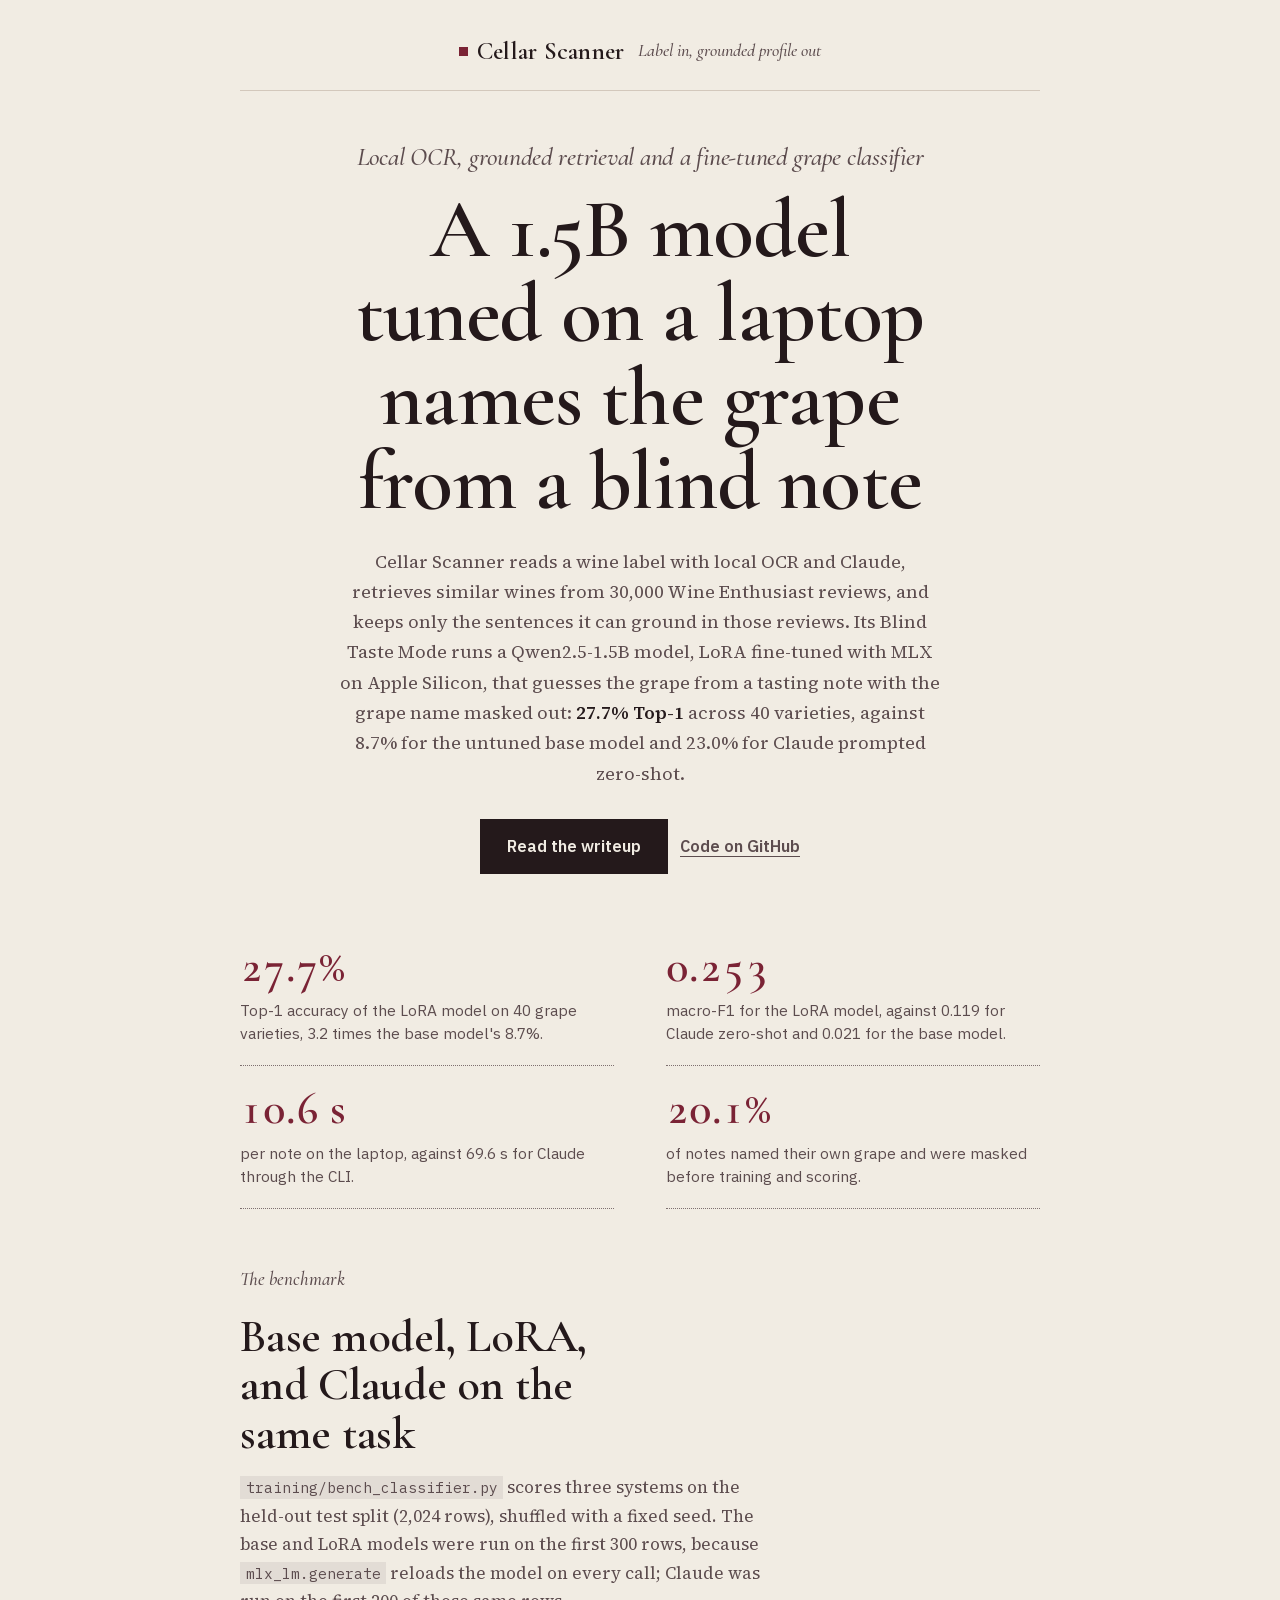
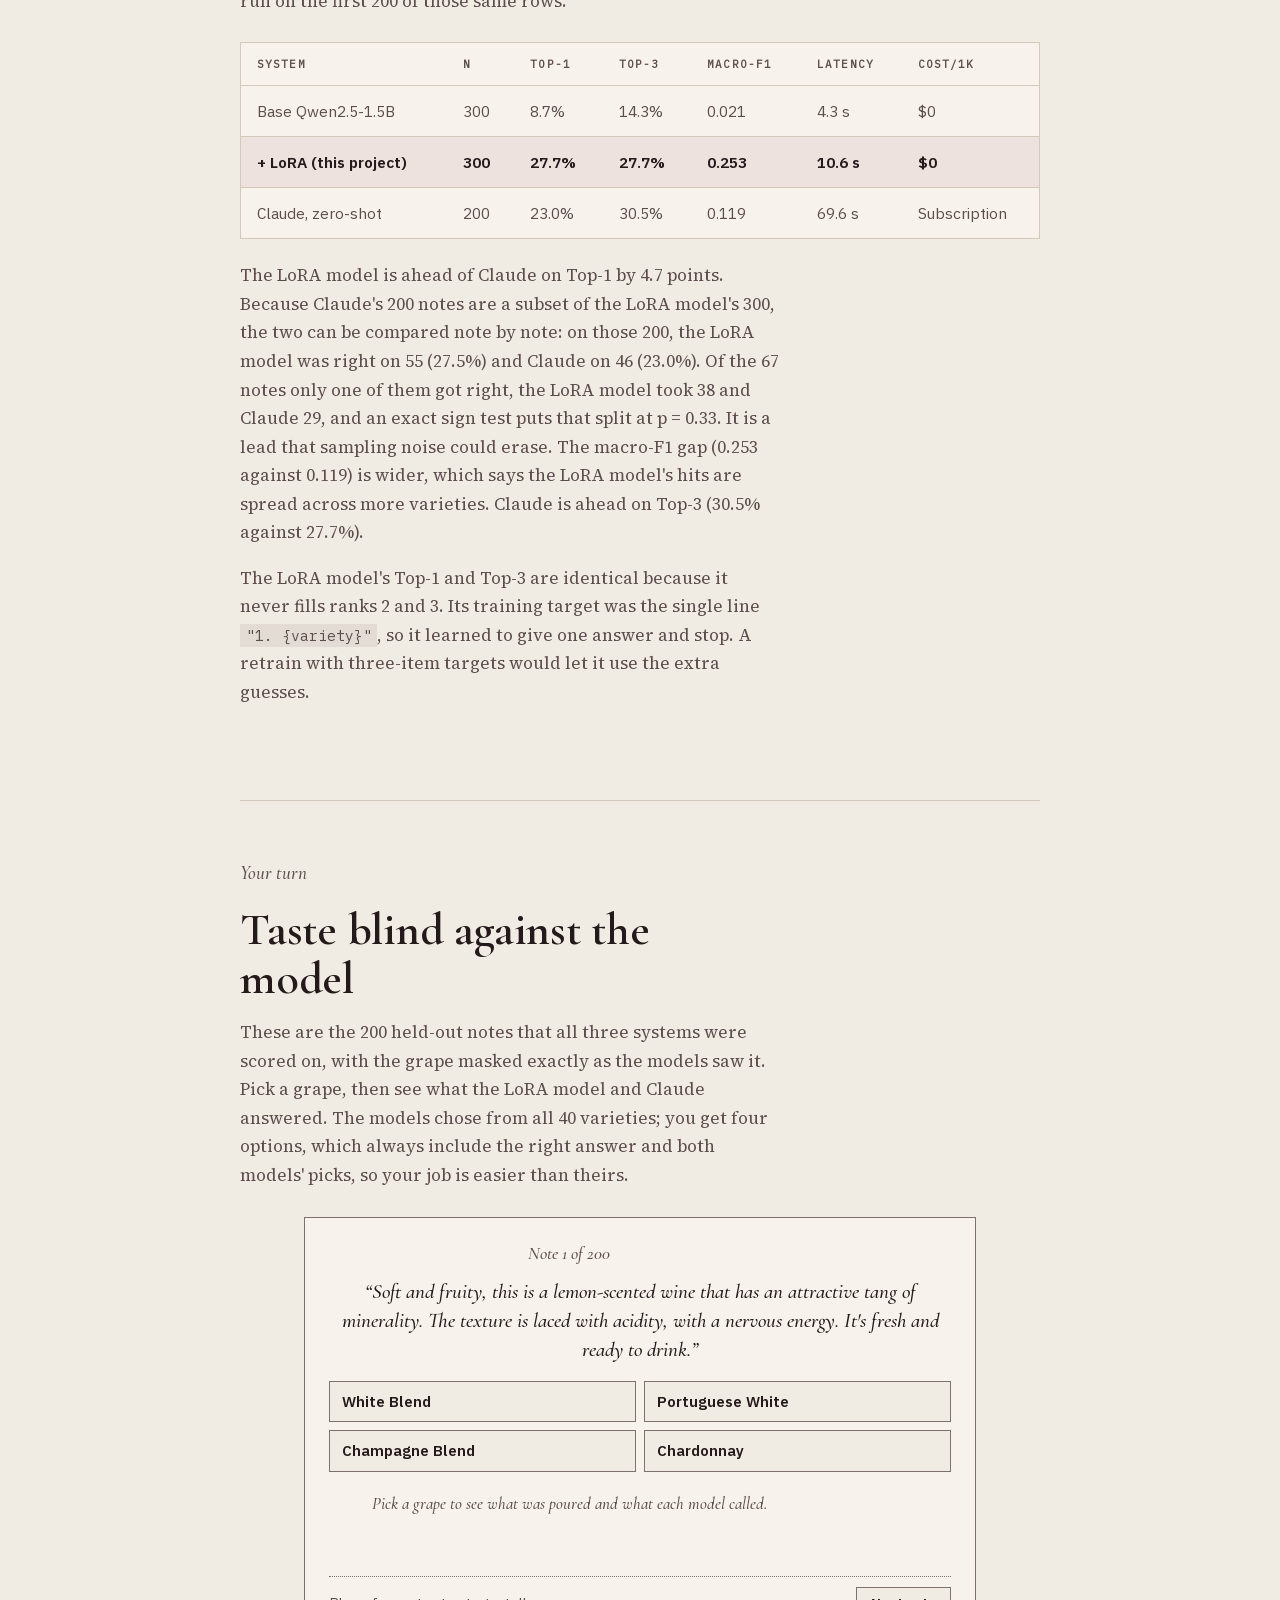
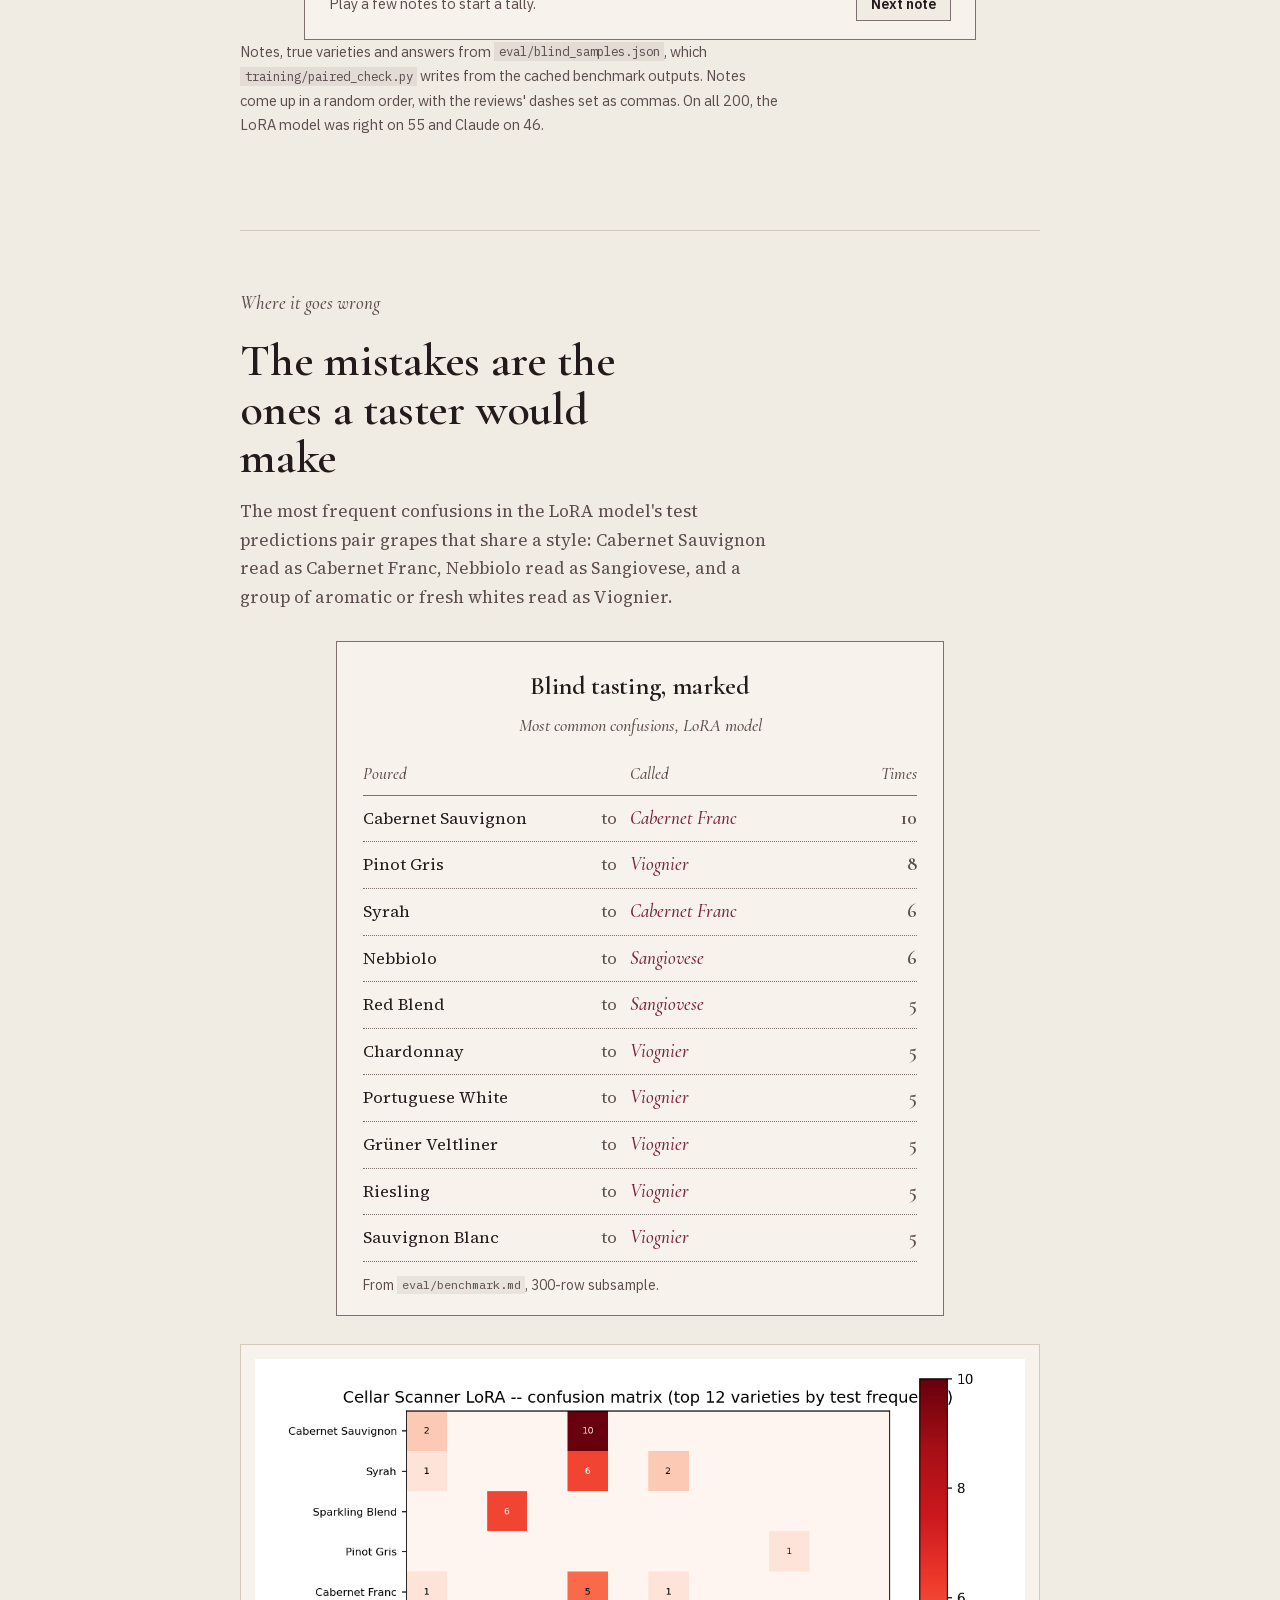
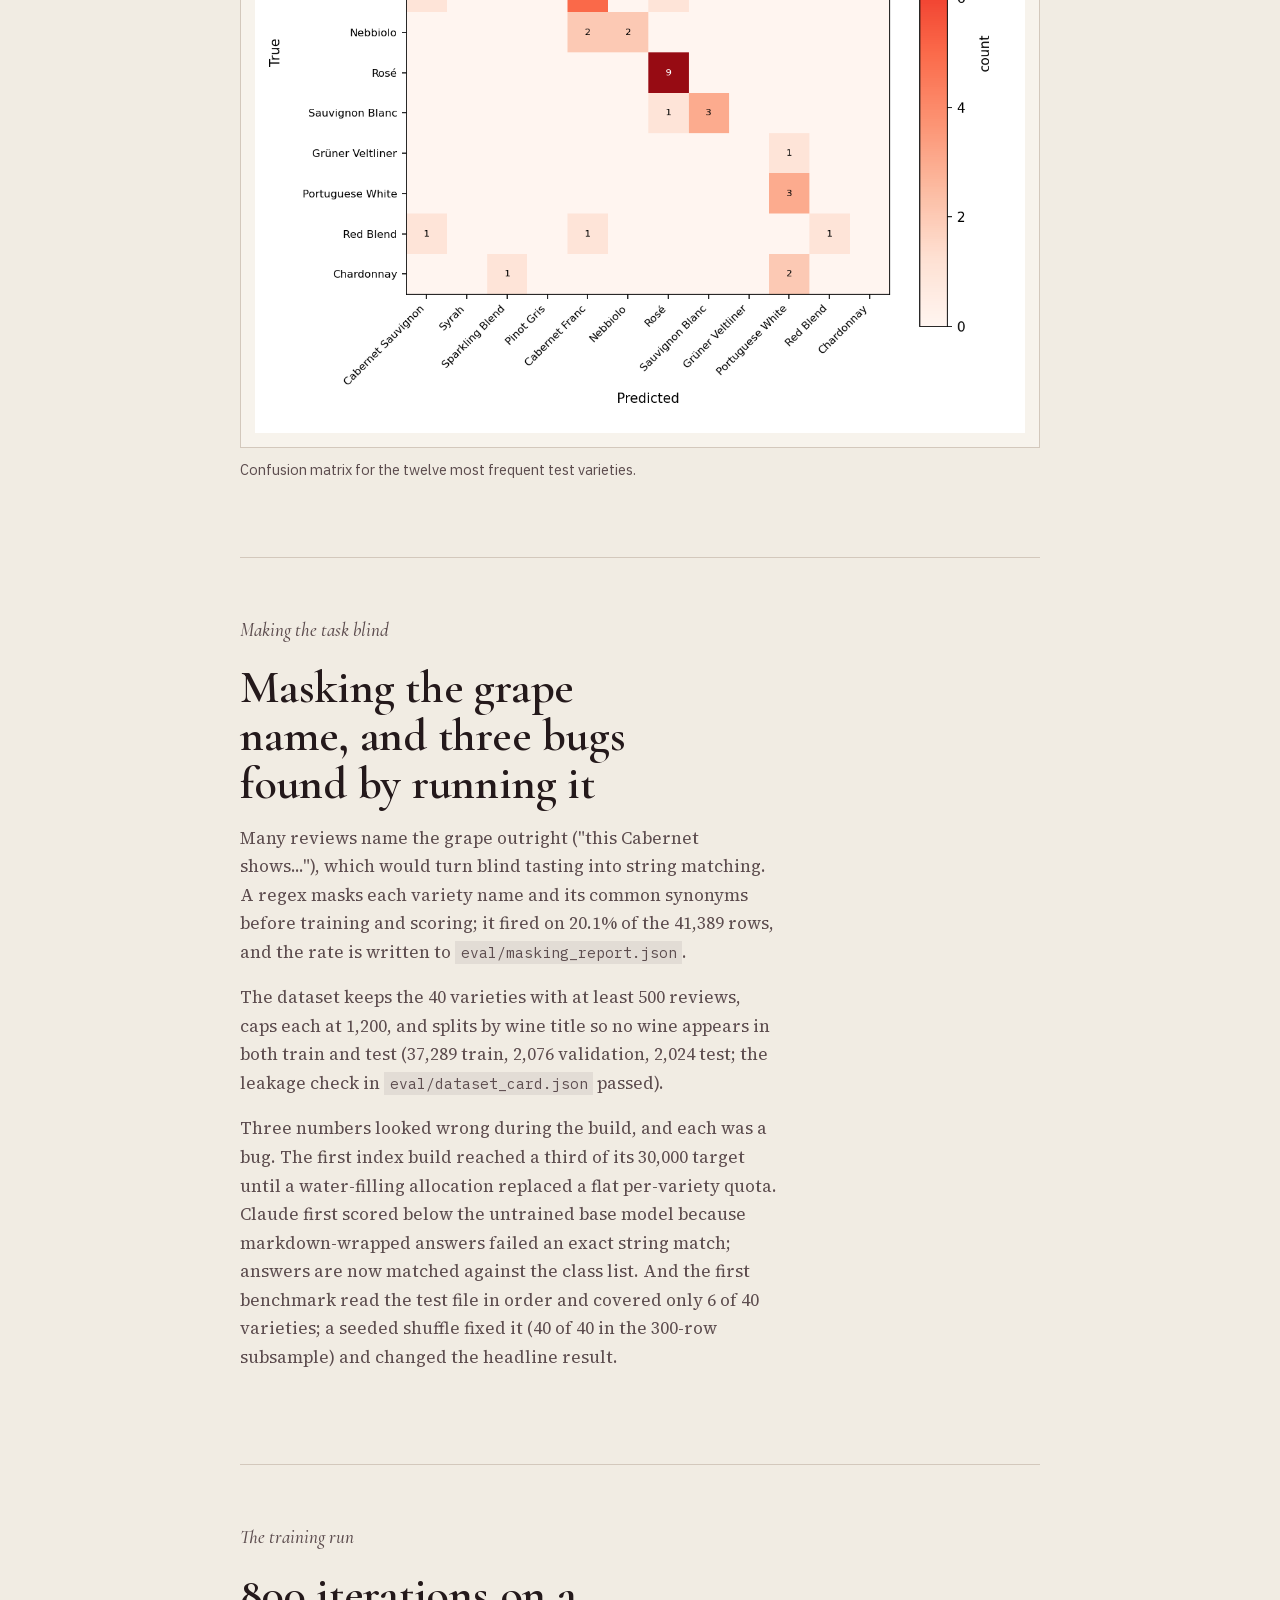
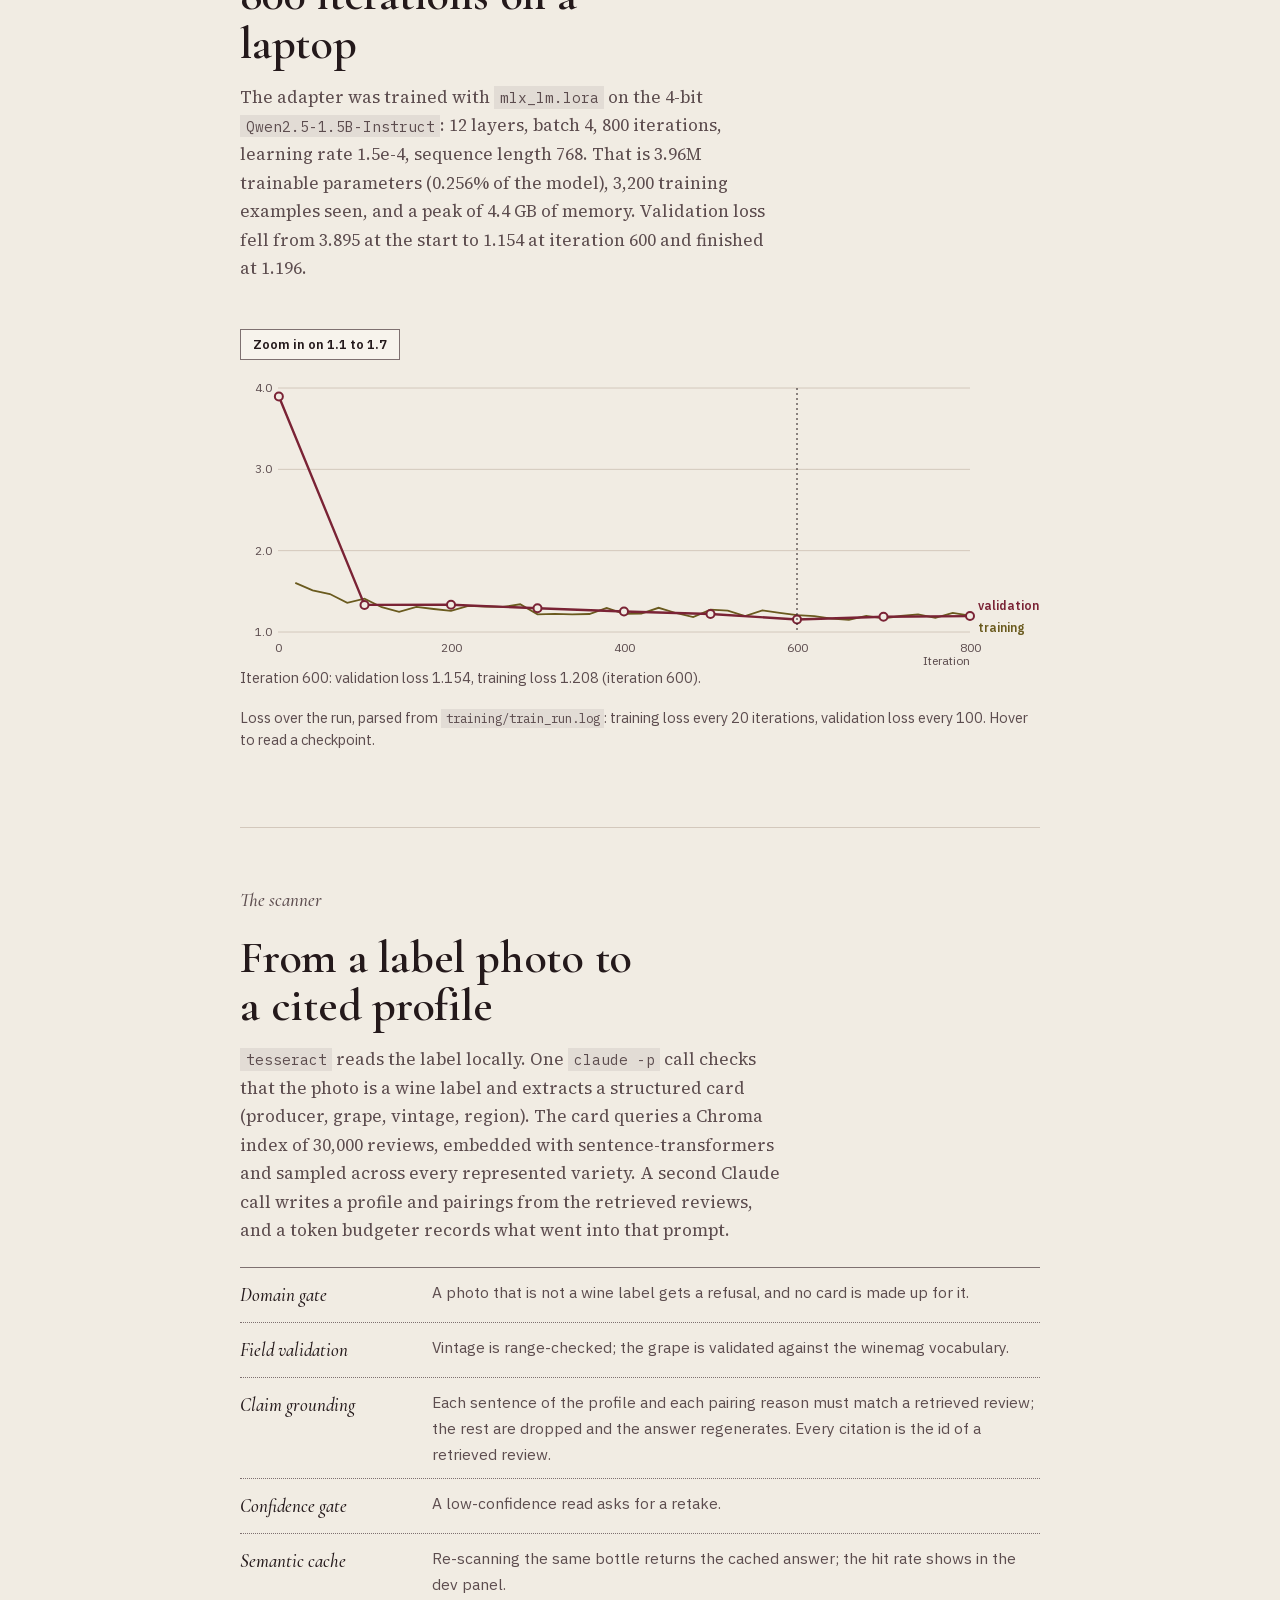
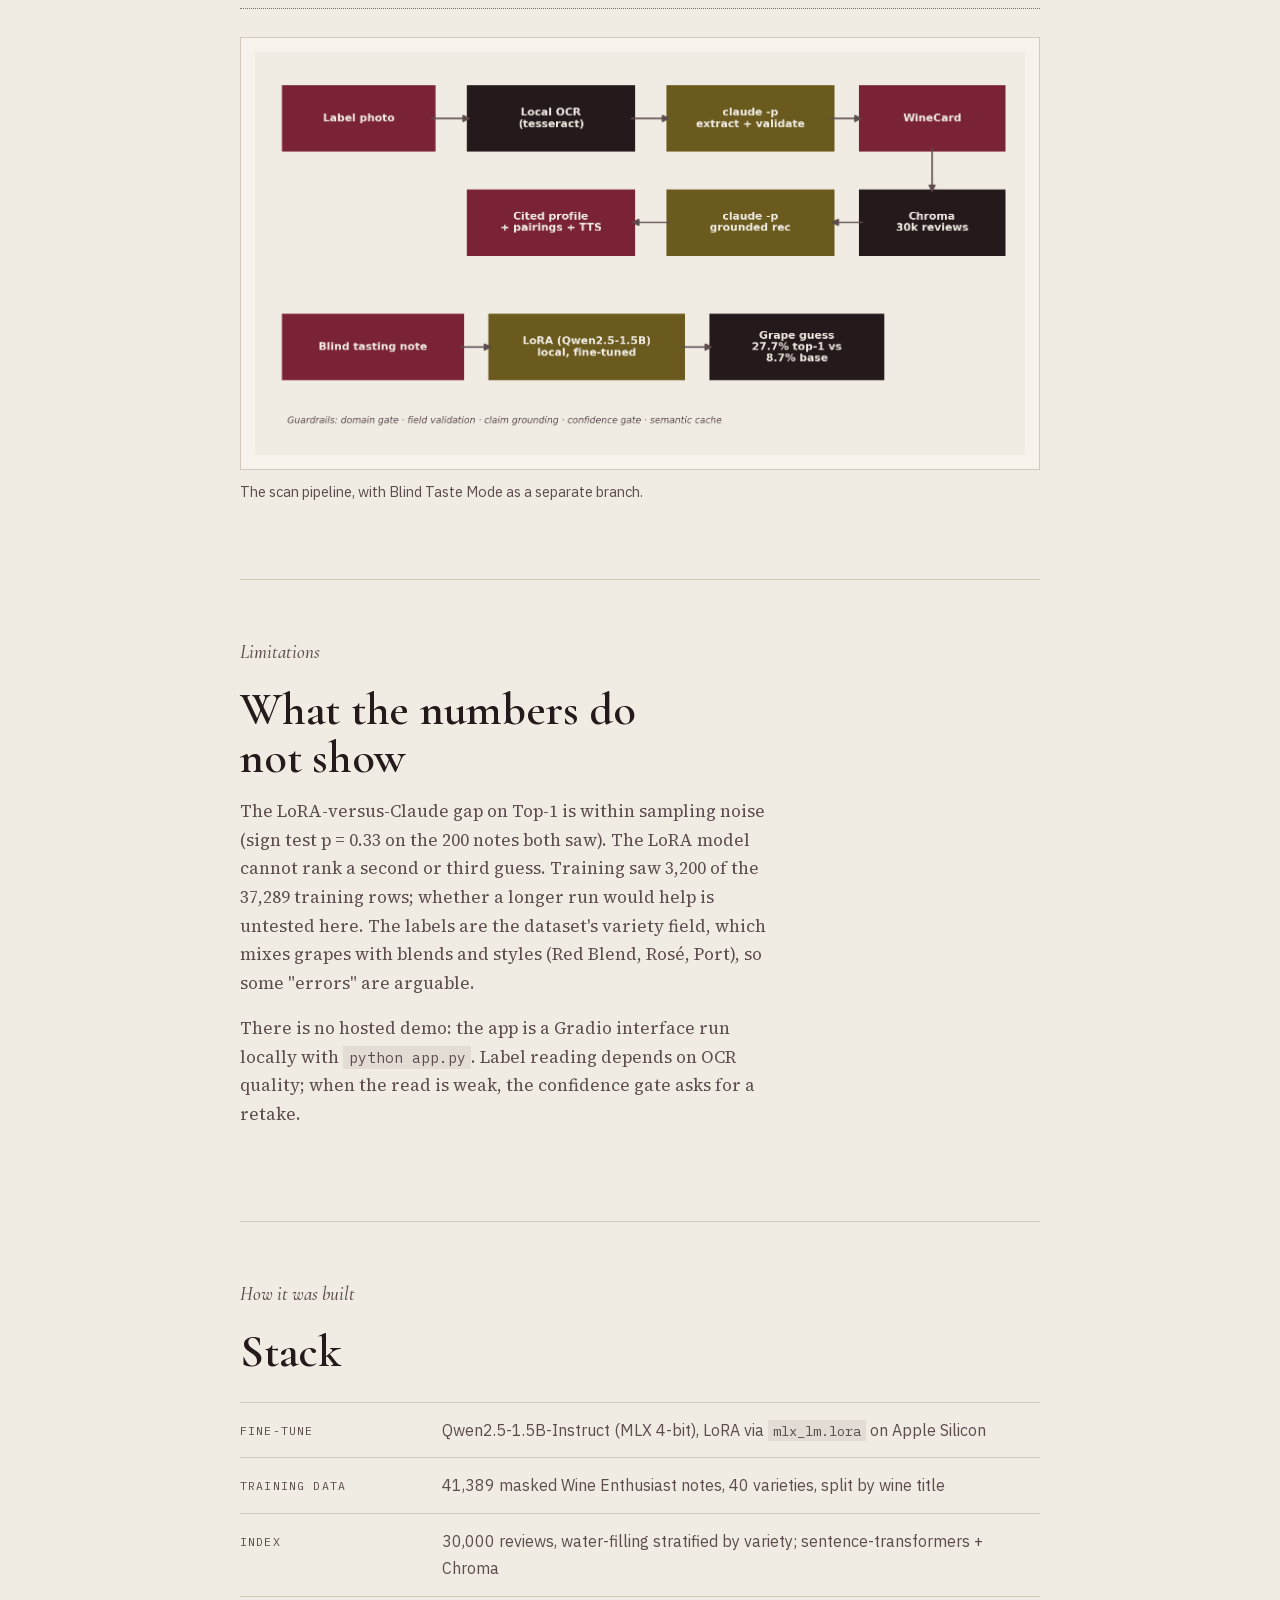
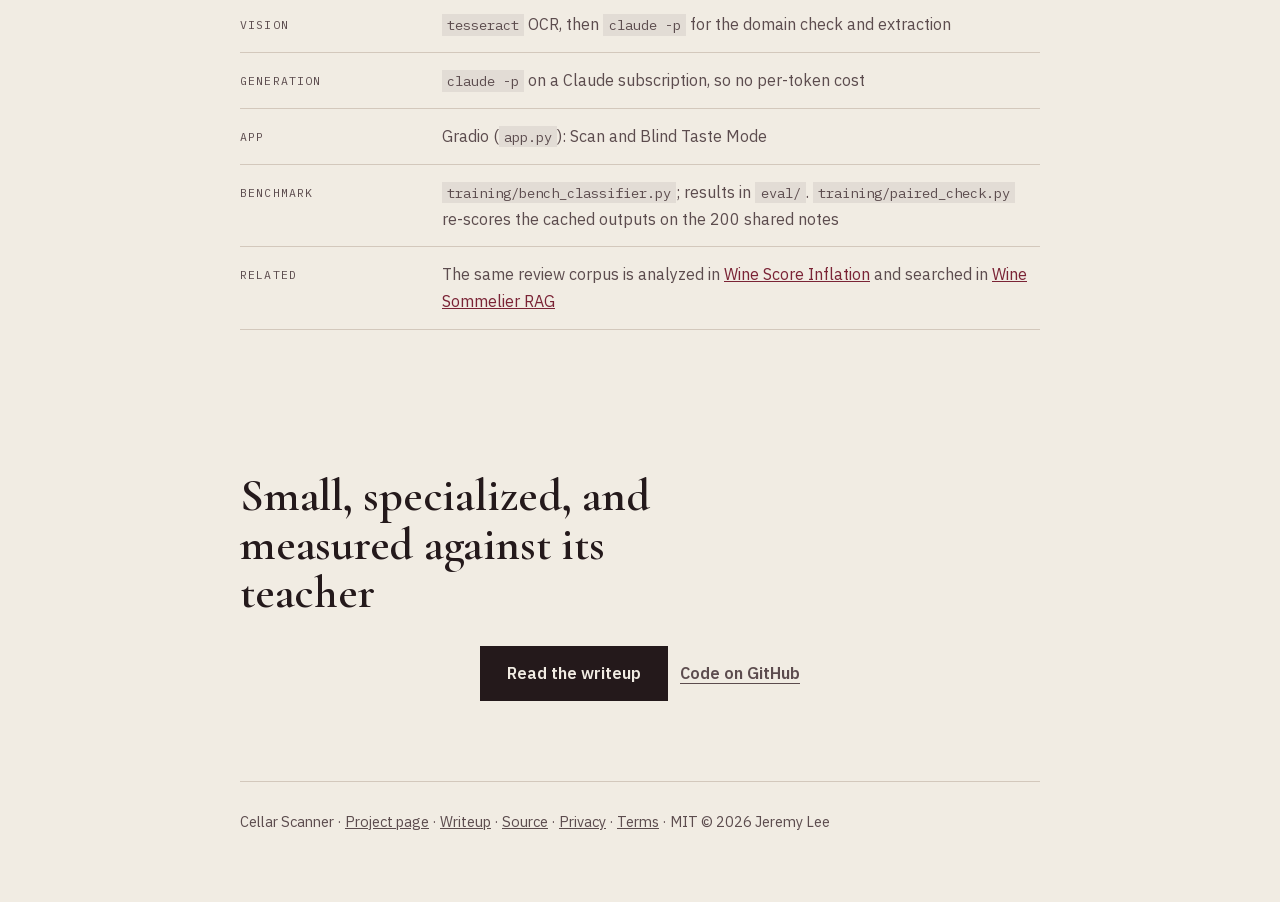
==== commit bf2b07aa: "Add link preview card" ====
--- a/overview/index.html
+++ b/overview/index.html
@@ -10,7 +10,11 @@
 <meta property="og:description" content="A 1.5B model fine-tuned on a laptop, benchmarked against its base model and Claude on blind grape identification." />
 <meta property="og:type" content="article" />
 <meta property="og:url" content="https://lyhjeremy.github.io/cellar-scanner/overview/" />
-<link href="" rel="stylesheet" />
+<meta property="og:image" content="https://lyhjeremy.github.io/cellar-scanner/og.png" />
+<meta property="og:image:width" content="1200" />
+<meta property="og:image:height" content="630" />
+<meta property="og:image:alt" content="Cellar Scanner" />
+<meta name="twitter:card" content="summary_large_image" />
 <style>
   :root {
     --paper: #F1ECE3;
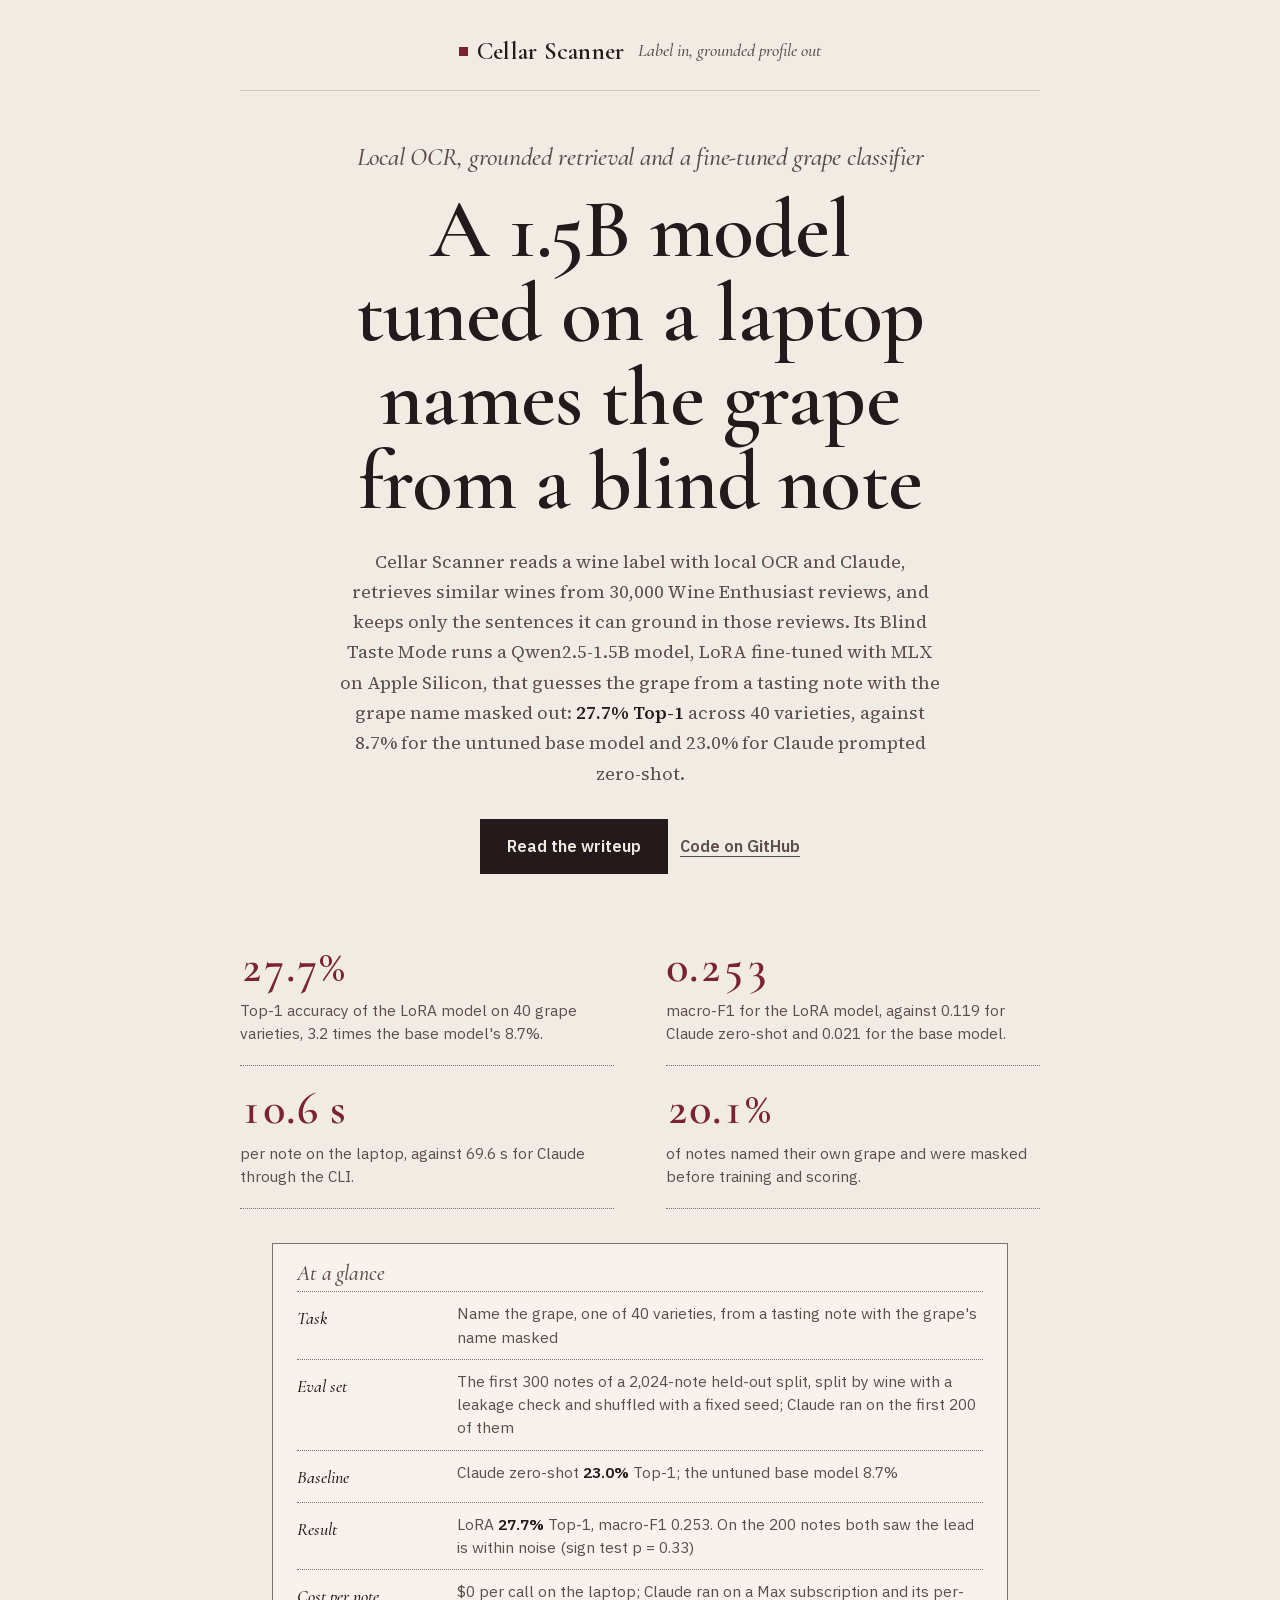
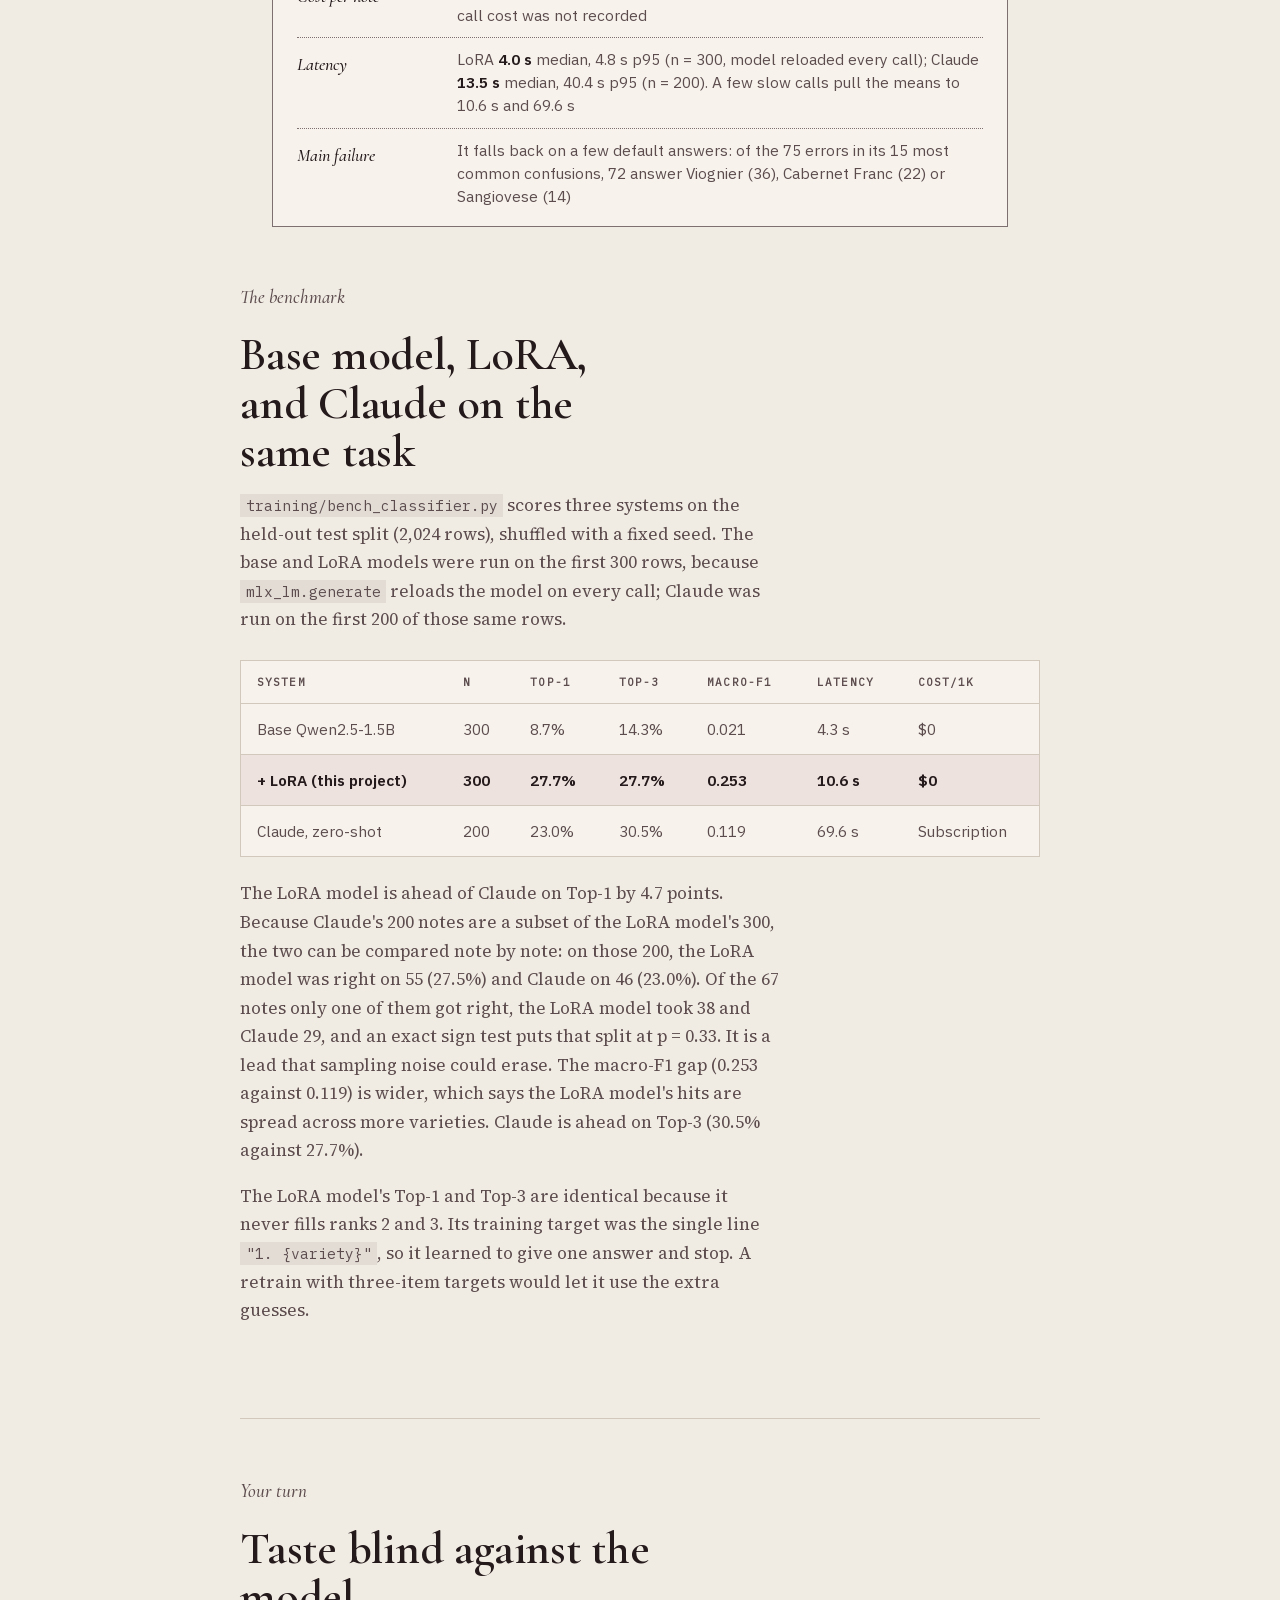
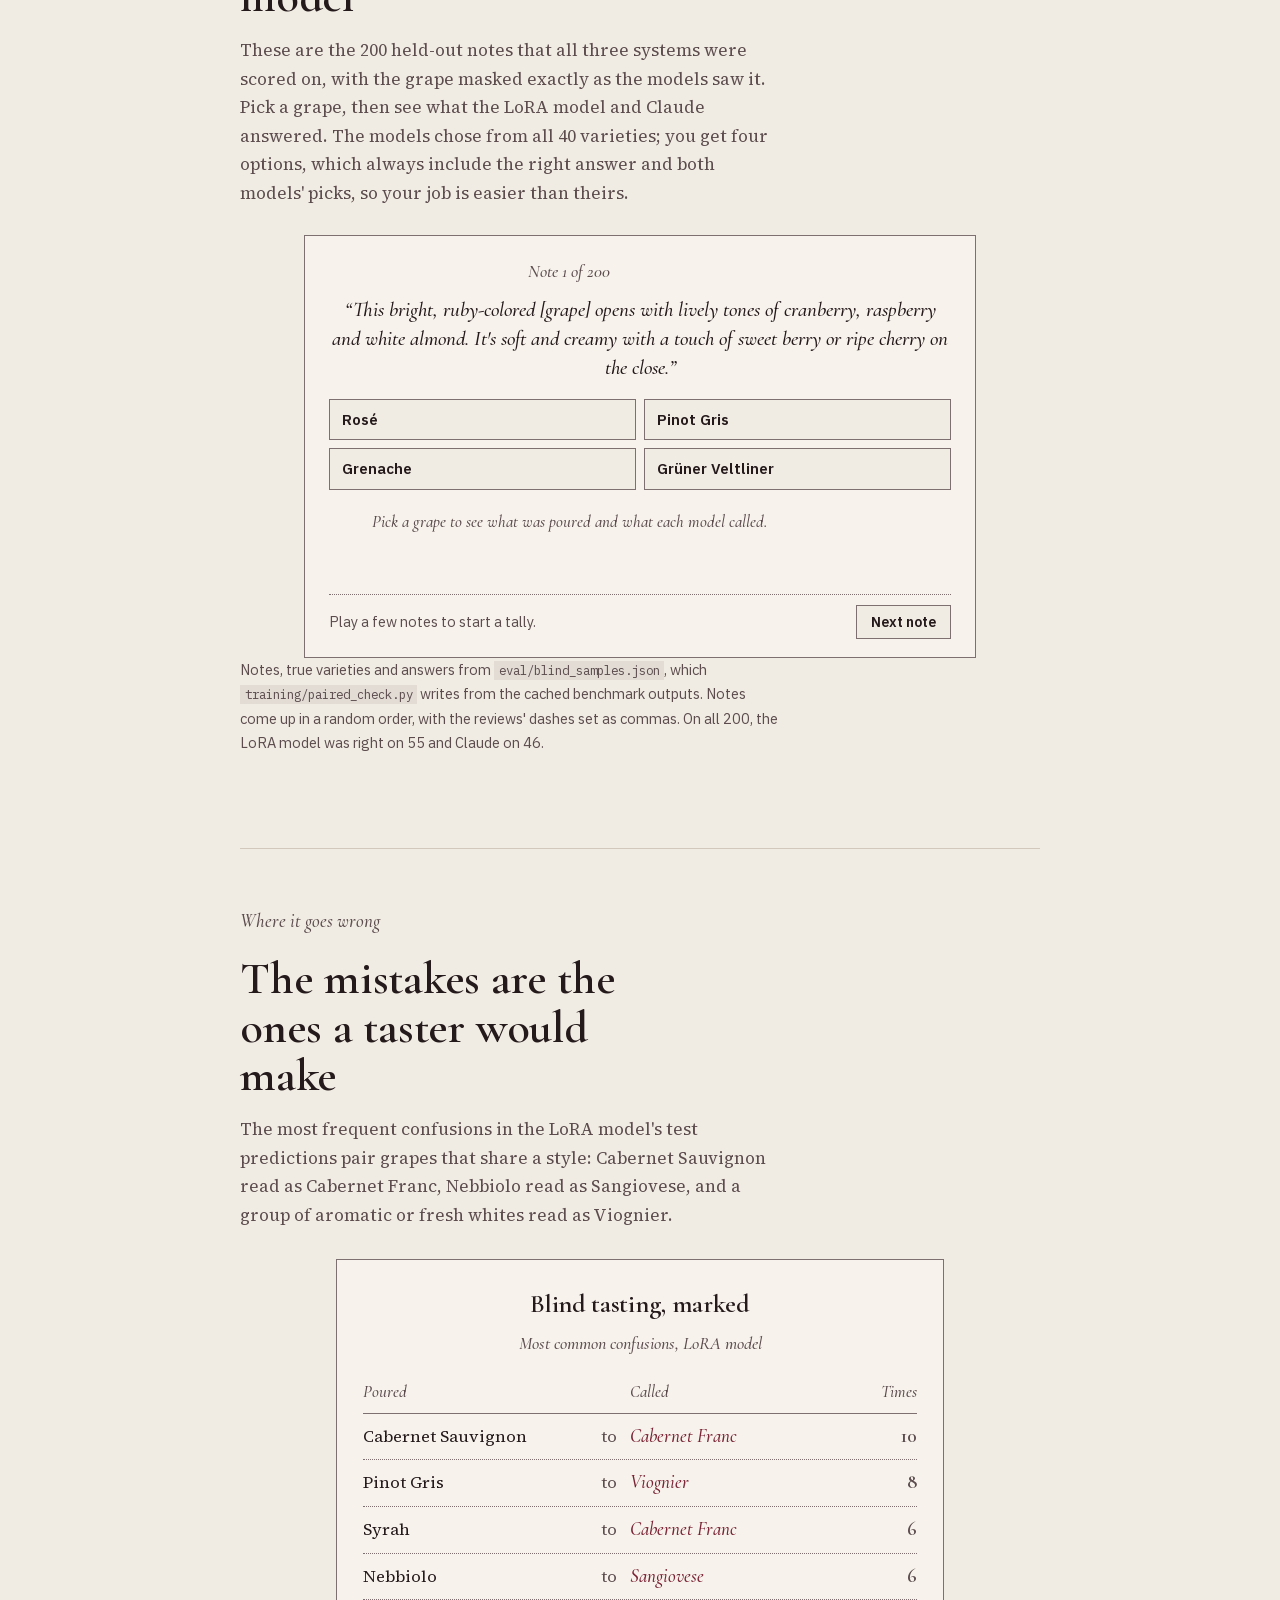
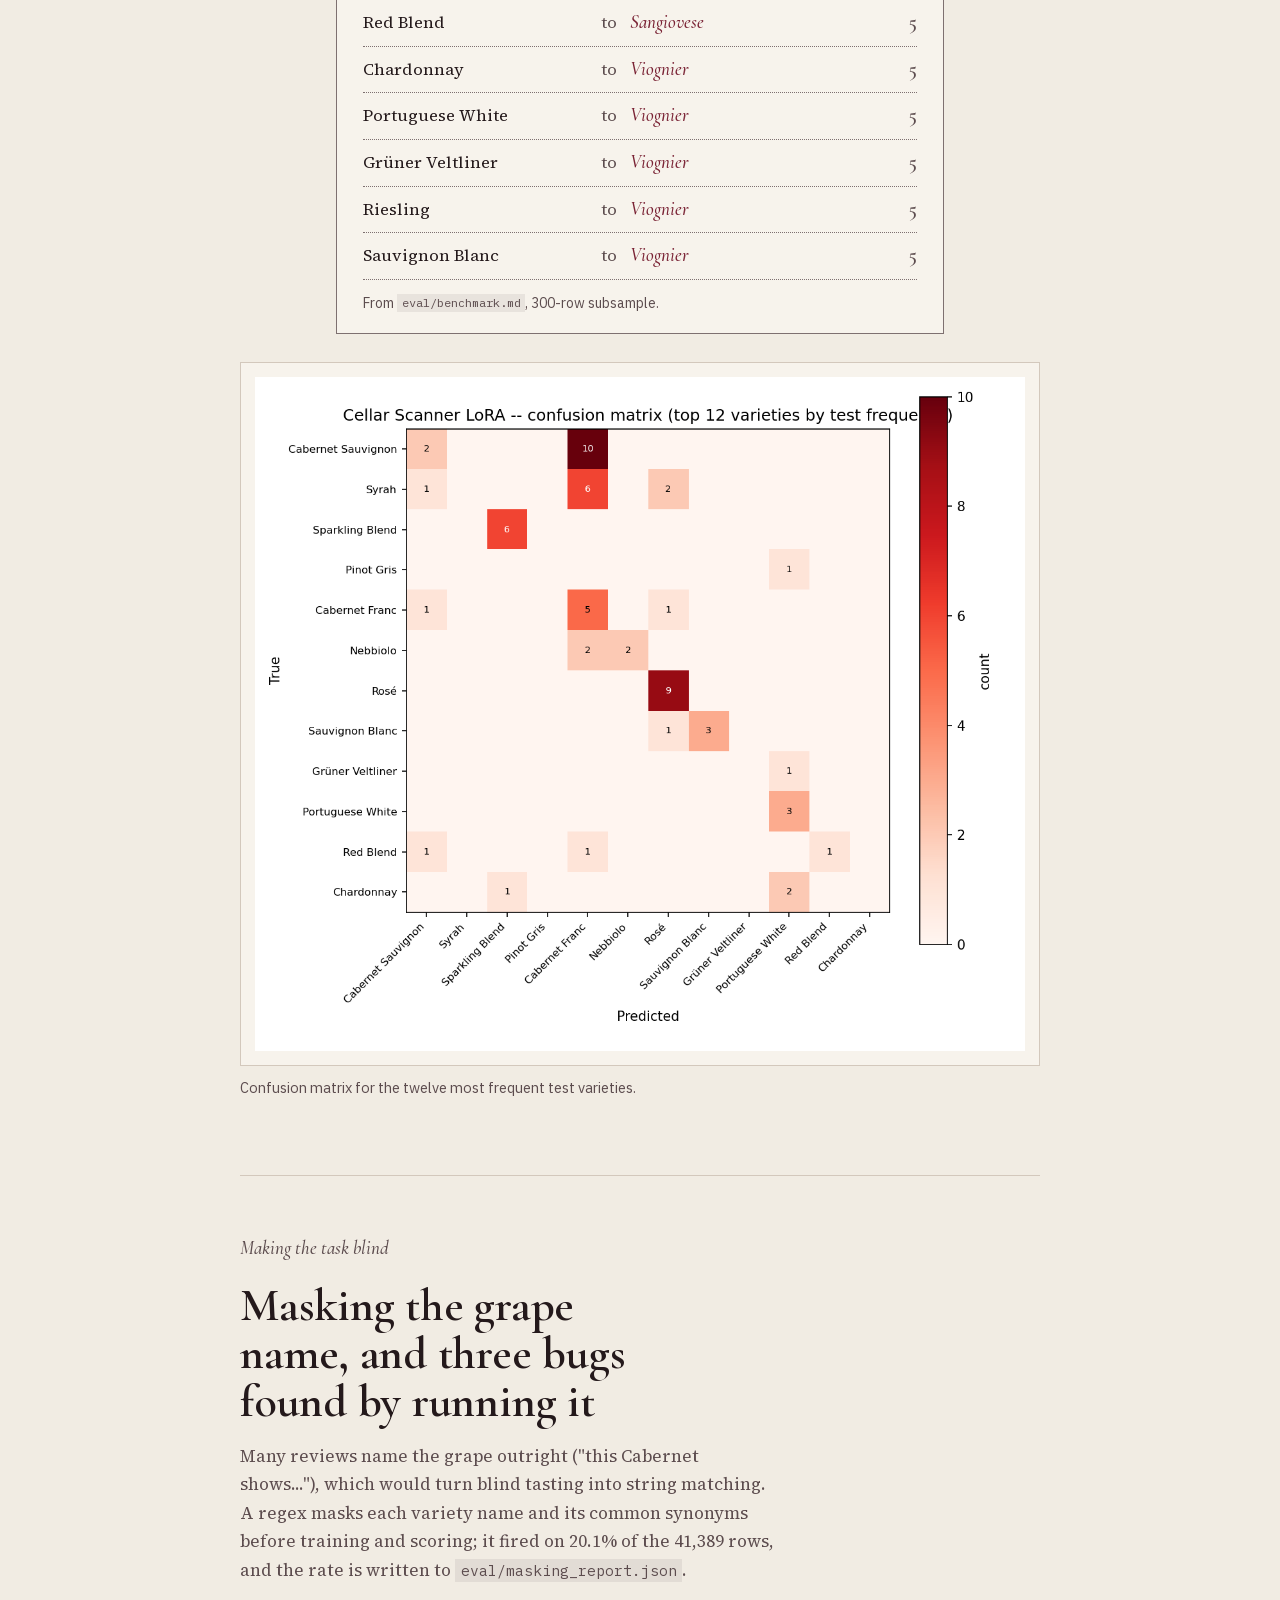
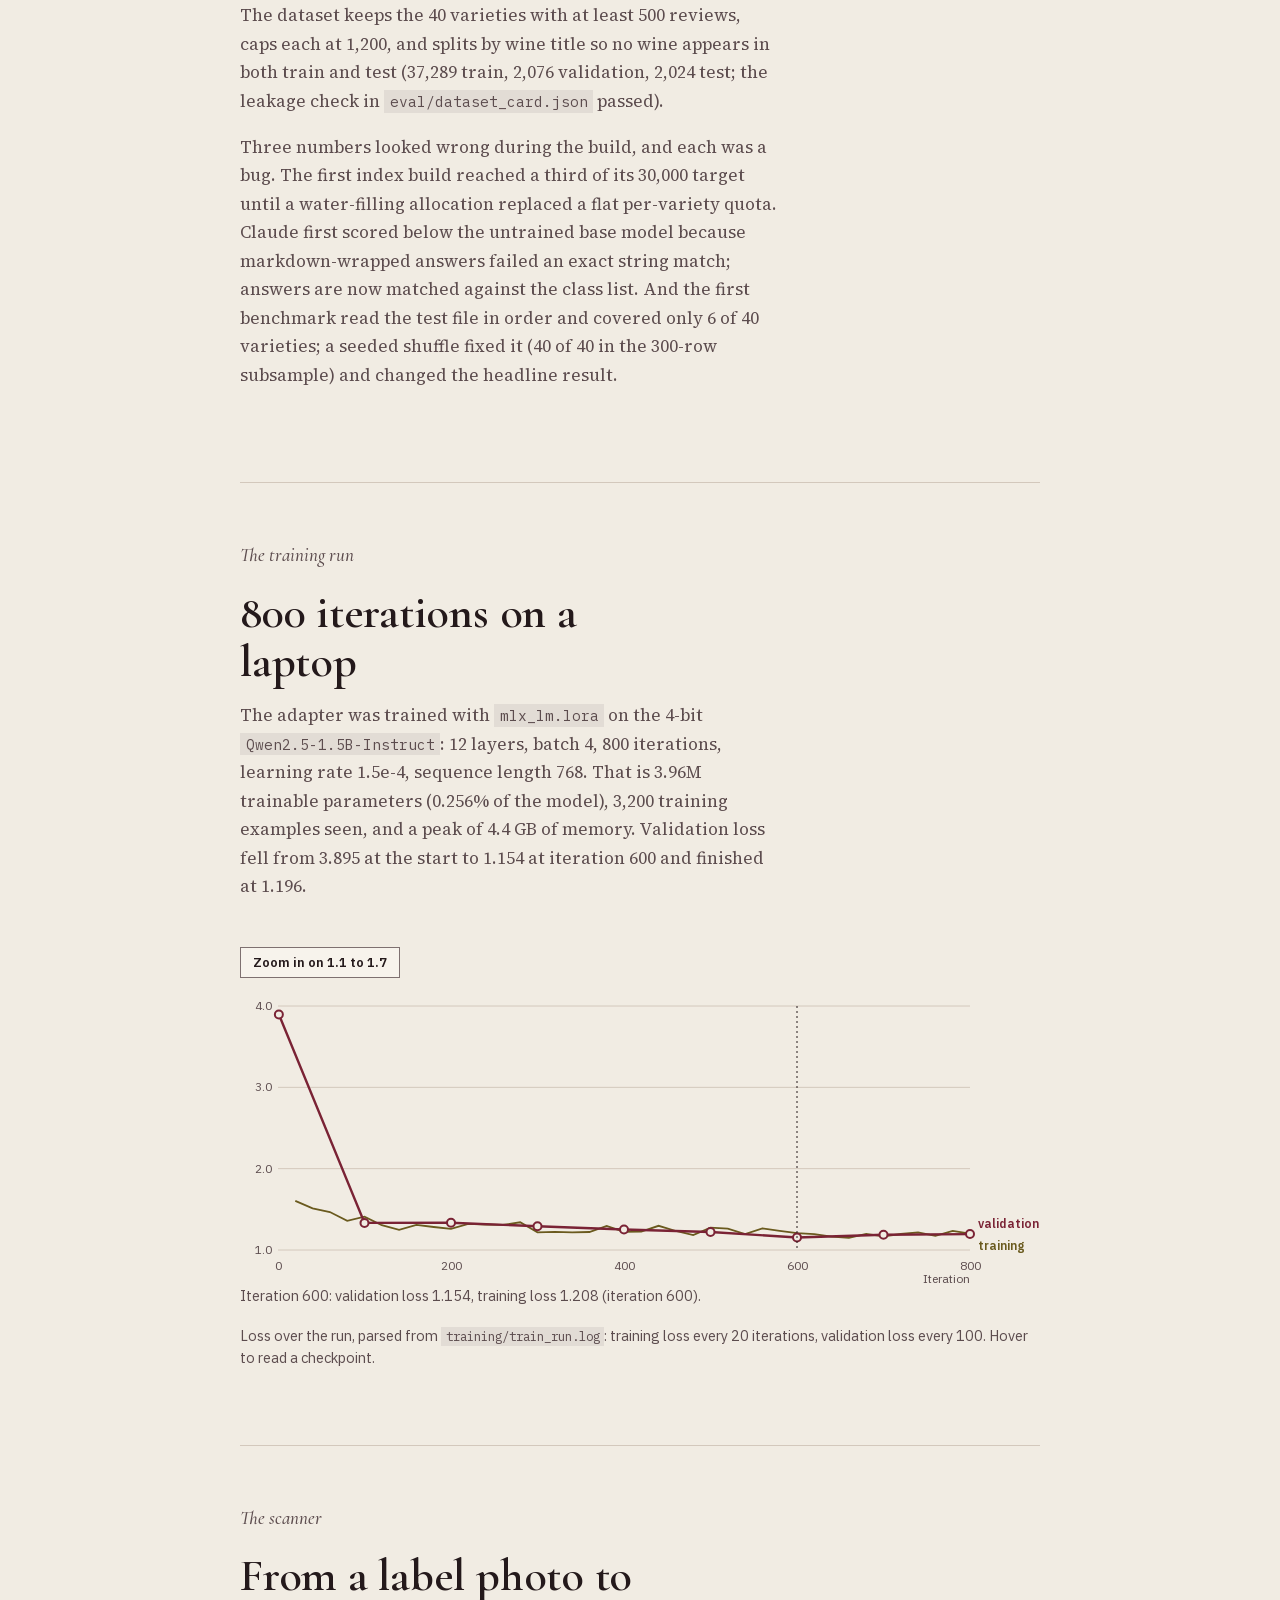
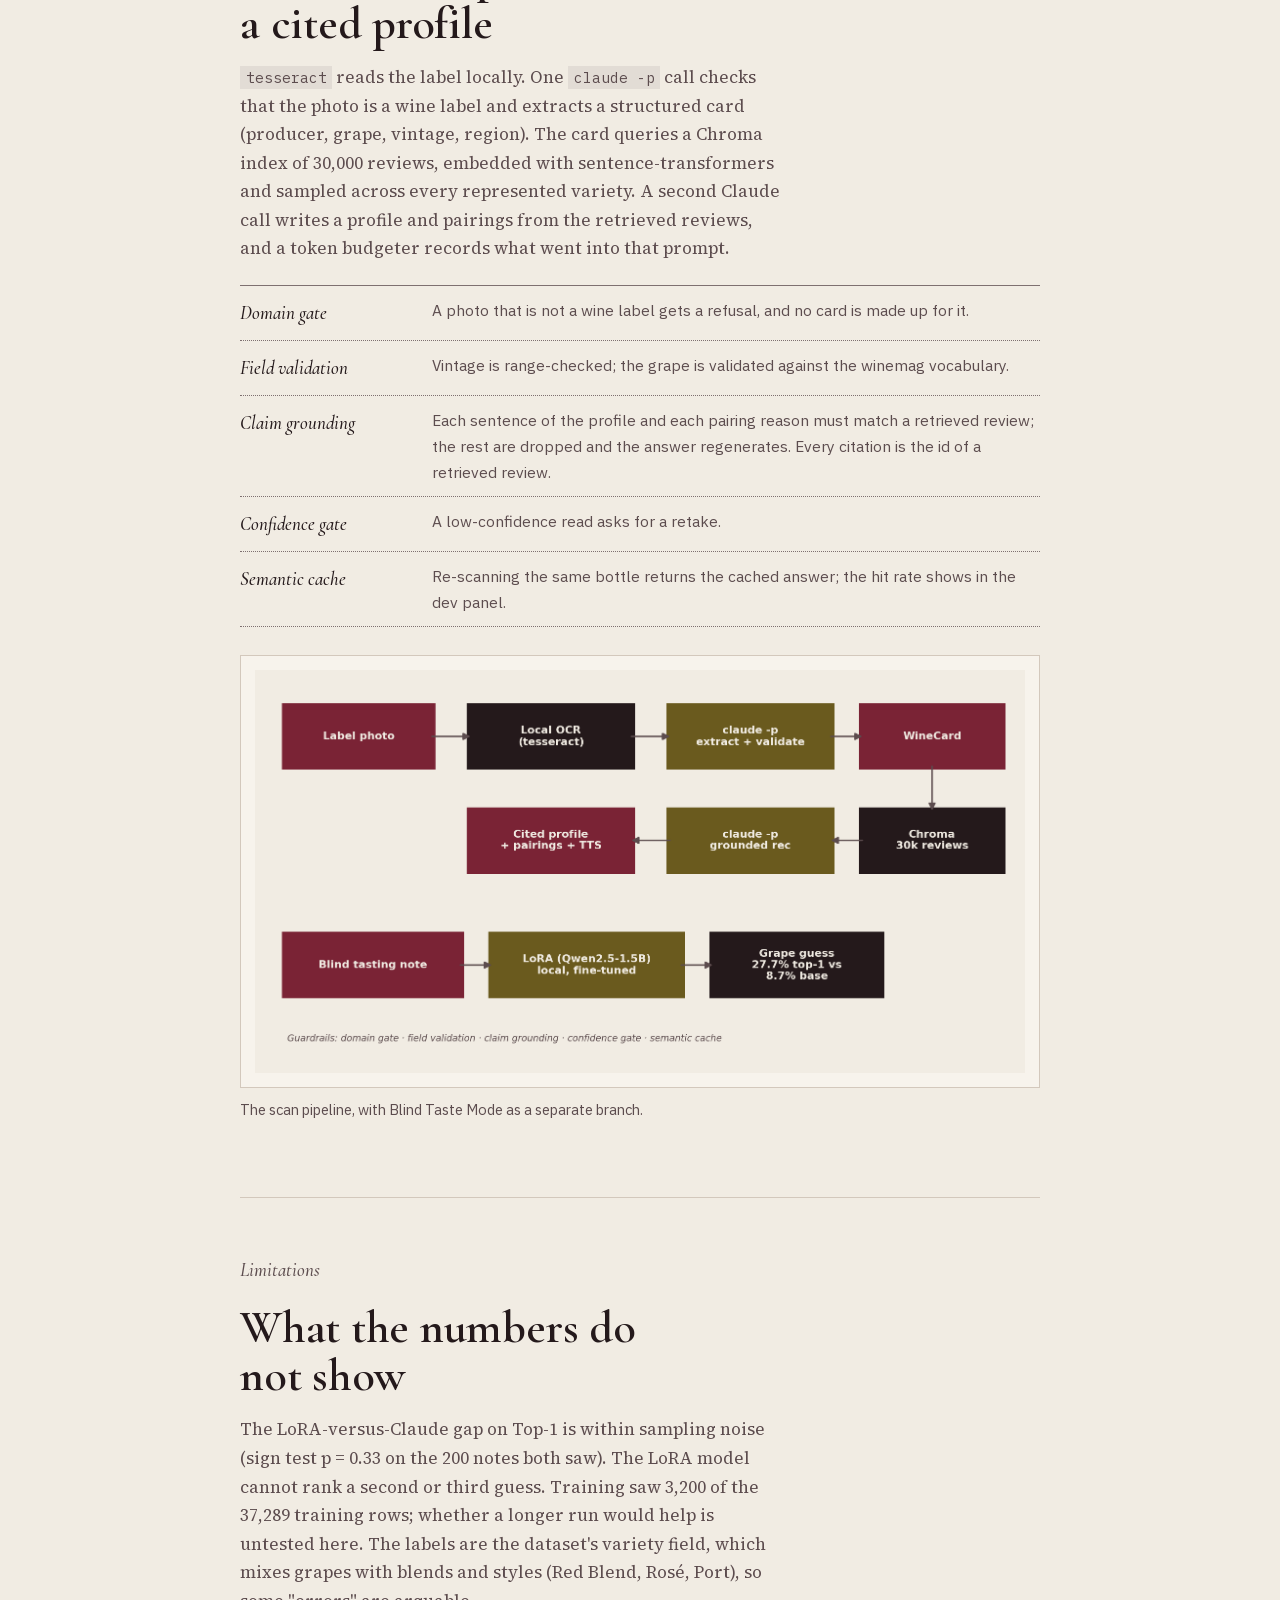
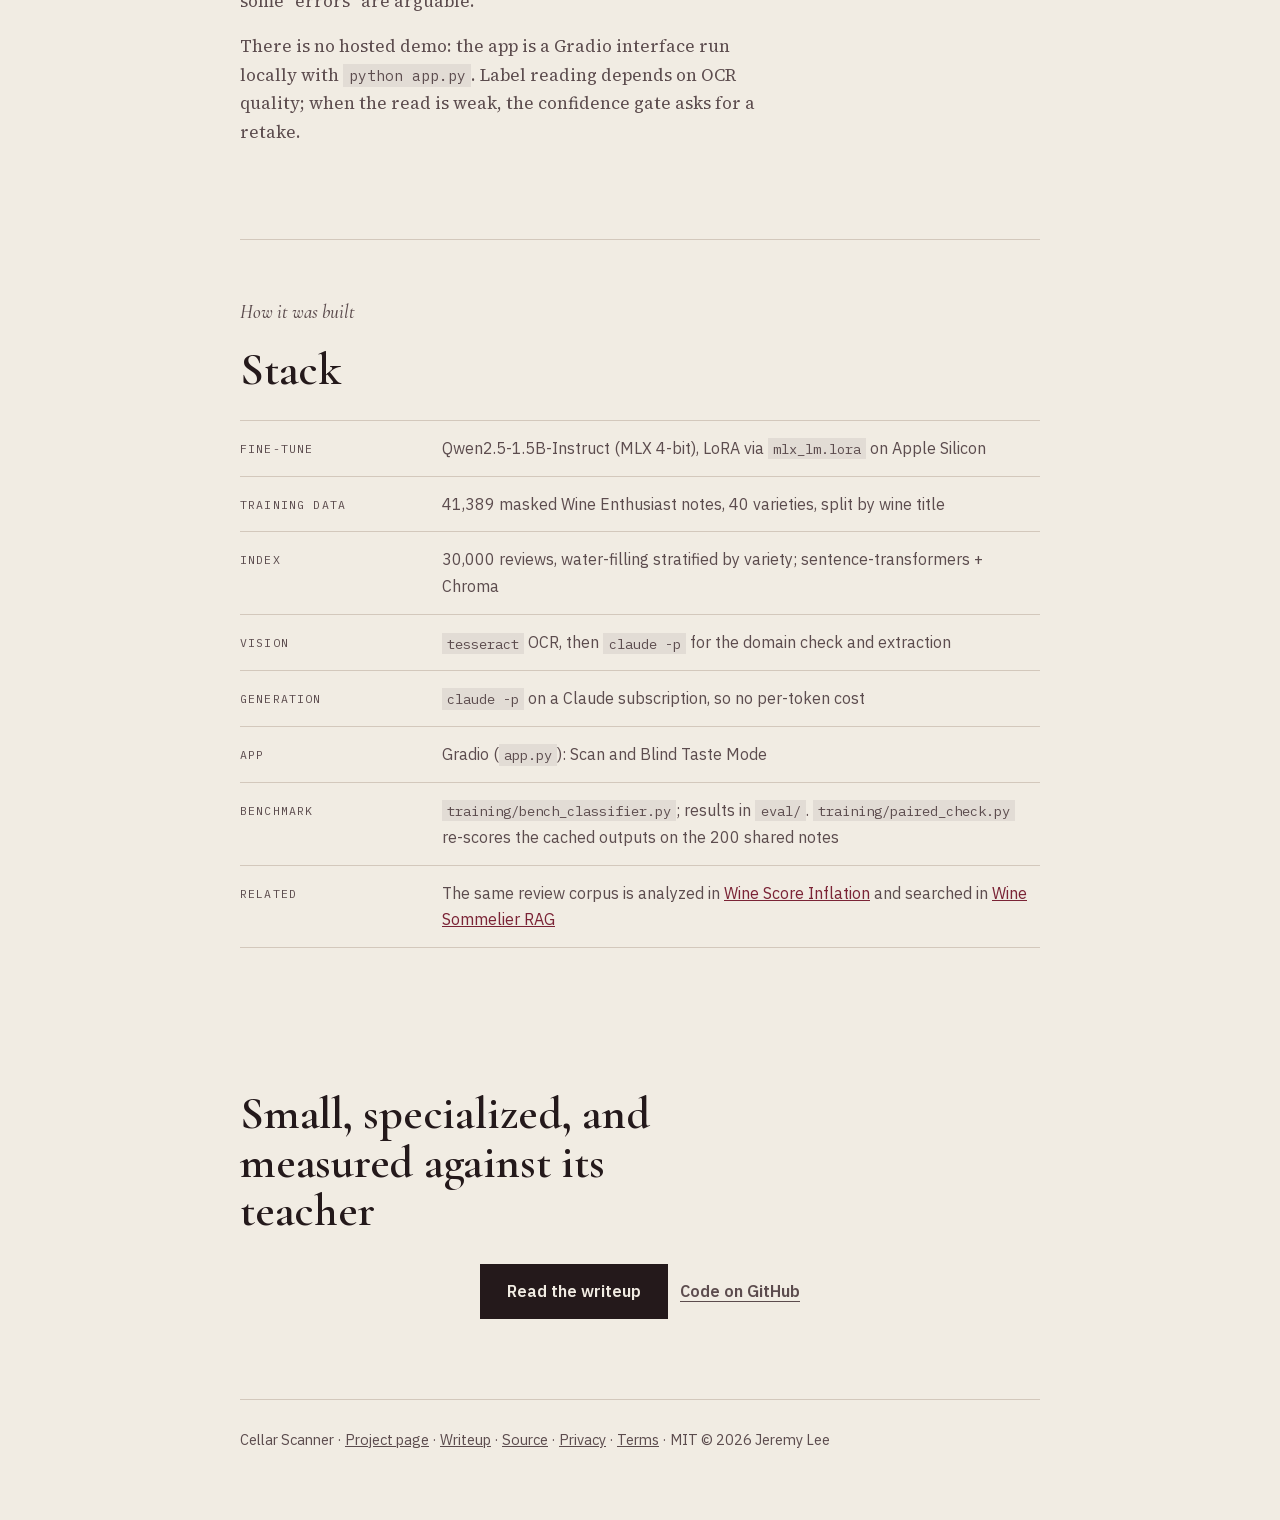
==== commit f395e68b: "Add an at-a-glance block to the write-up Task, eval set, baseline, result, cost, median and p95 late" ====
--- a/overview/index.html
+++ b/overview/index.html
@@ -308,6 +308,17 @@
   .zoom:hover { background: var(--ink); color: var(--paper); }
   .zoom[aria-pressed="true"] { background: var(--accent); border-color: var(--accent); color: var(--paper); }
   .hover { font-family: var(--sans); font-size: 14.5px; color: var(--ink2); min-height: 1.5em; margin: 6px 0 0; }
+  /* At a glance, set like a tasting card */
+  .glance { margin: 34px auto 0; max-width: 46rem; text-align: left; border: 1px solid var(--edge); background: var(--card); padding: 18px 24px 8px; }
+  .glance h2 { padding: 0; text-align: left; max-width: none; }
+  .glance dt { padding-top: 1px; }
+  .glance h2 { font-family: var(--display); font-style: italic; font-weight: 500; font-size: 22px; margin: 0 0 6px; color: var(--ink2); }
+  .glance dl { margin: 0; }
+  .glance dl > div { display: grid; grid-template-columns: 9rem minmax(0, 1fr); gap: 2px 16px; padding: 10px 0; border-top: 1px dotted var(--edge); }
+  .glance dt { font-family: var(--display); font-style: italic; font-weight: 500; font-size: 18px; color: var(--ink); }
+  .glance dd { margin: 0; font-family: var(--sans); font-size: 15.5px; line-height: 1.5; color: var(--ink2); }
+  .glance dd b { color: var(--ink); }
+  @media (max-width: 560px) { .glance { padding: 14px 14px 6px; } .glance dl > div { grid-template-columns: 1fr; } }
 </style>
 
 
@@ -358,6 +369,19 @@
            scoring.</p>
       </div>
     </div>
+
+    <section class="glance" aria-labelledby="glance-h">
+      <h2 id="glance-h">At a glance</h2>
+      <dl>
+        <div><dt>Task</dt><dd>Name the grape, one of 40 varieties, from a tasting note with the grape's name masked</dd></div>
+        <div><dt>Eval set</dt><dd>The first 300 notes of a 2,024-note held-out split, split by wine with a leakage check and shuffled with a fixed seed; Claude ran on the first 200 of them</dd></div>
+        <div><dt>Baseline</dt><dd>Claude zero-shot <b>23.0%</b> Top-1; the untuned base model 8.7%</dd></div>
+        <div><dt>Result</dt><dd>LoRA <b>27.7%</b> Top-1, macro-F1 0.253. On the 200 notes both saw the lead is within noise (sign test p = 0.33)</dd></div>
+        <div><dt>Cost per note</dt><dd>$0 per call on the laptop; Claude ran on a Max subscription and its per-call cost was not recorded</dd></div>
+        <div><dt>Latency</dt><dd>LoRA <b>4.0 s</b> median, 4.8 s p95 (n = 300, model reloaded every call); Claude <b>13.5 s</b> median, 40.4 s p95 (n = 200). A few slow calls pull the means to 10.6 s and 69.6 s</dd></div>
+        <div><dt>Main failure</dt><dd>It falls back on a few default answers: of the 75 errors in its 15 most common confusions, 72 answer Viognier (36), Cabernet Franc (22) or Sangiovese (14)</dd></div>
+      </dl>
+    </section>
   </section>
 </div>
 
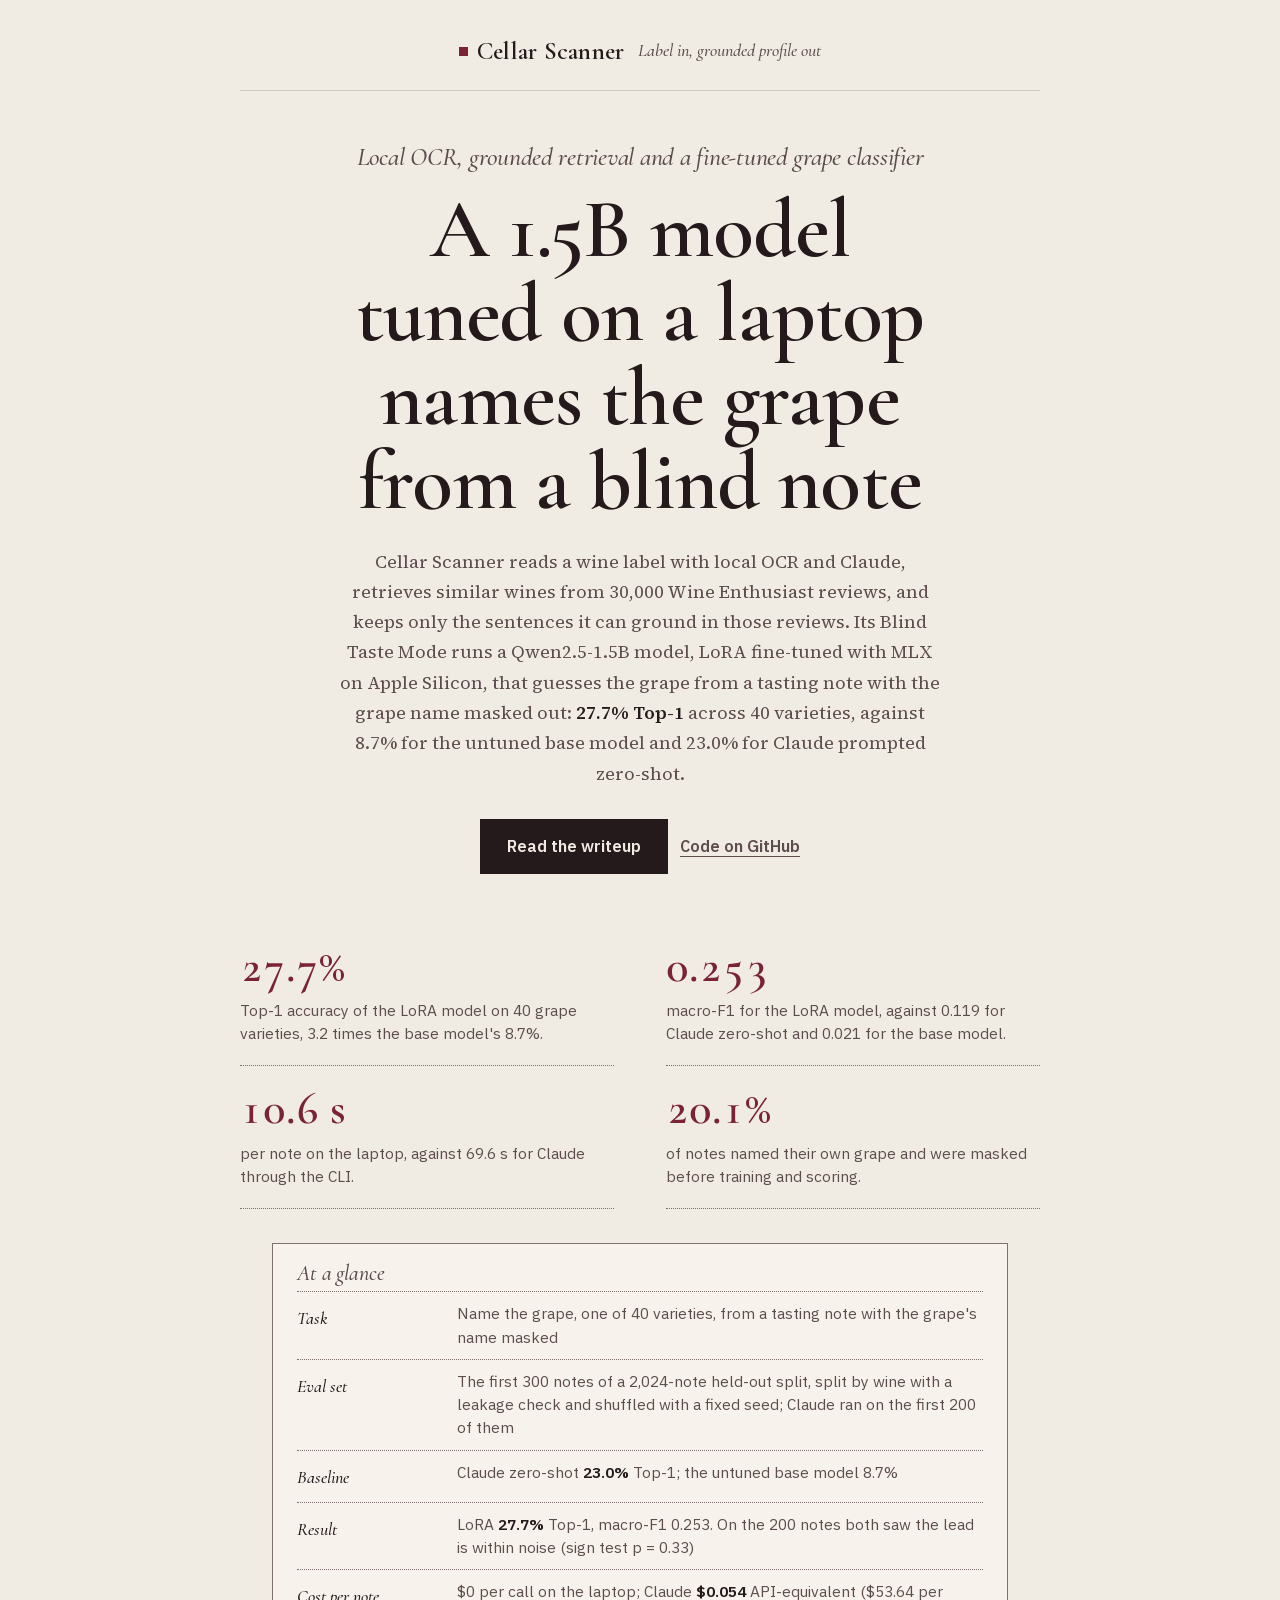
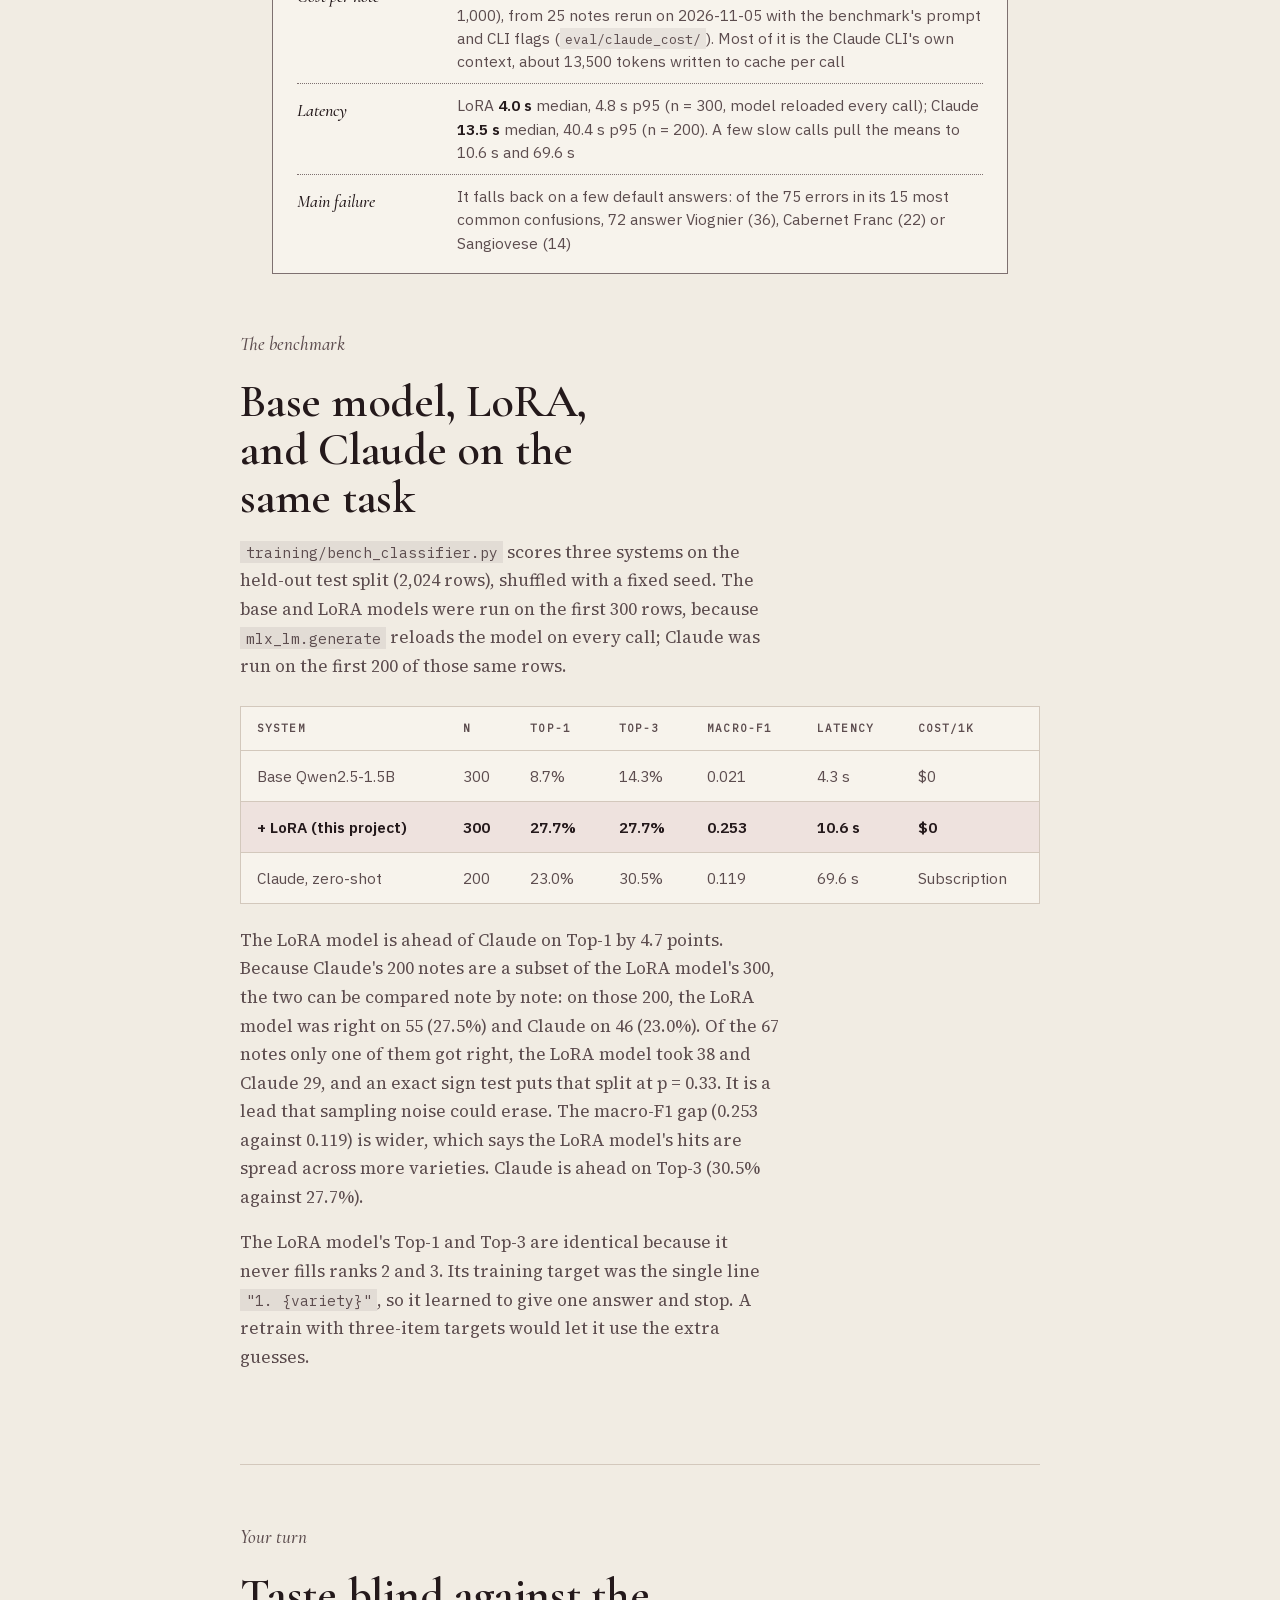
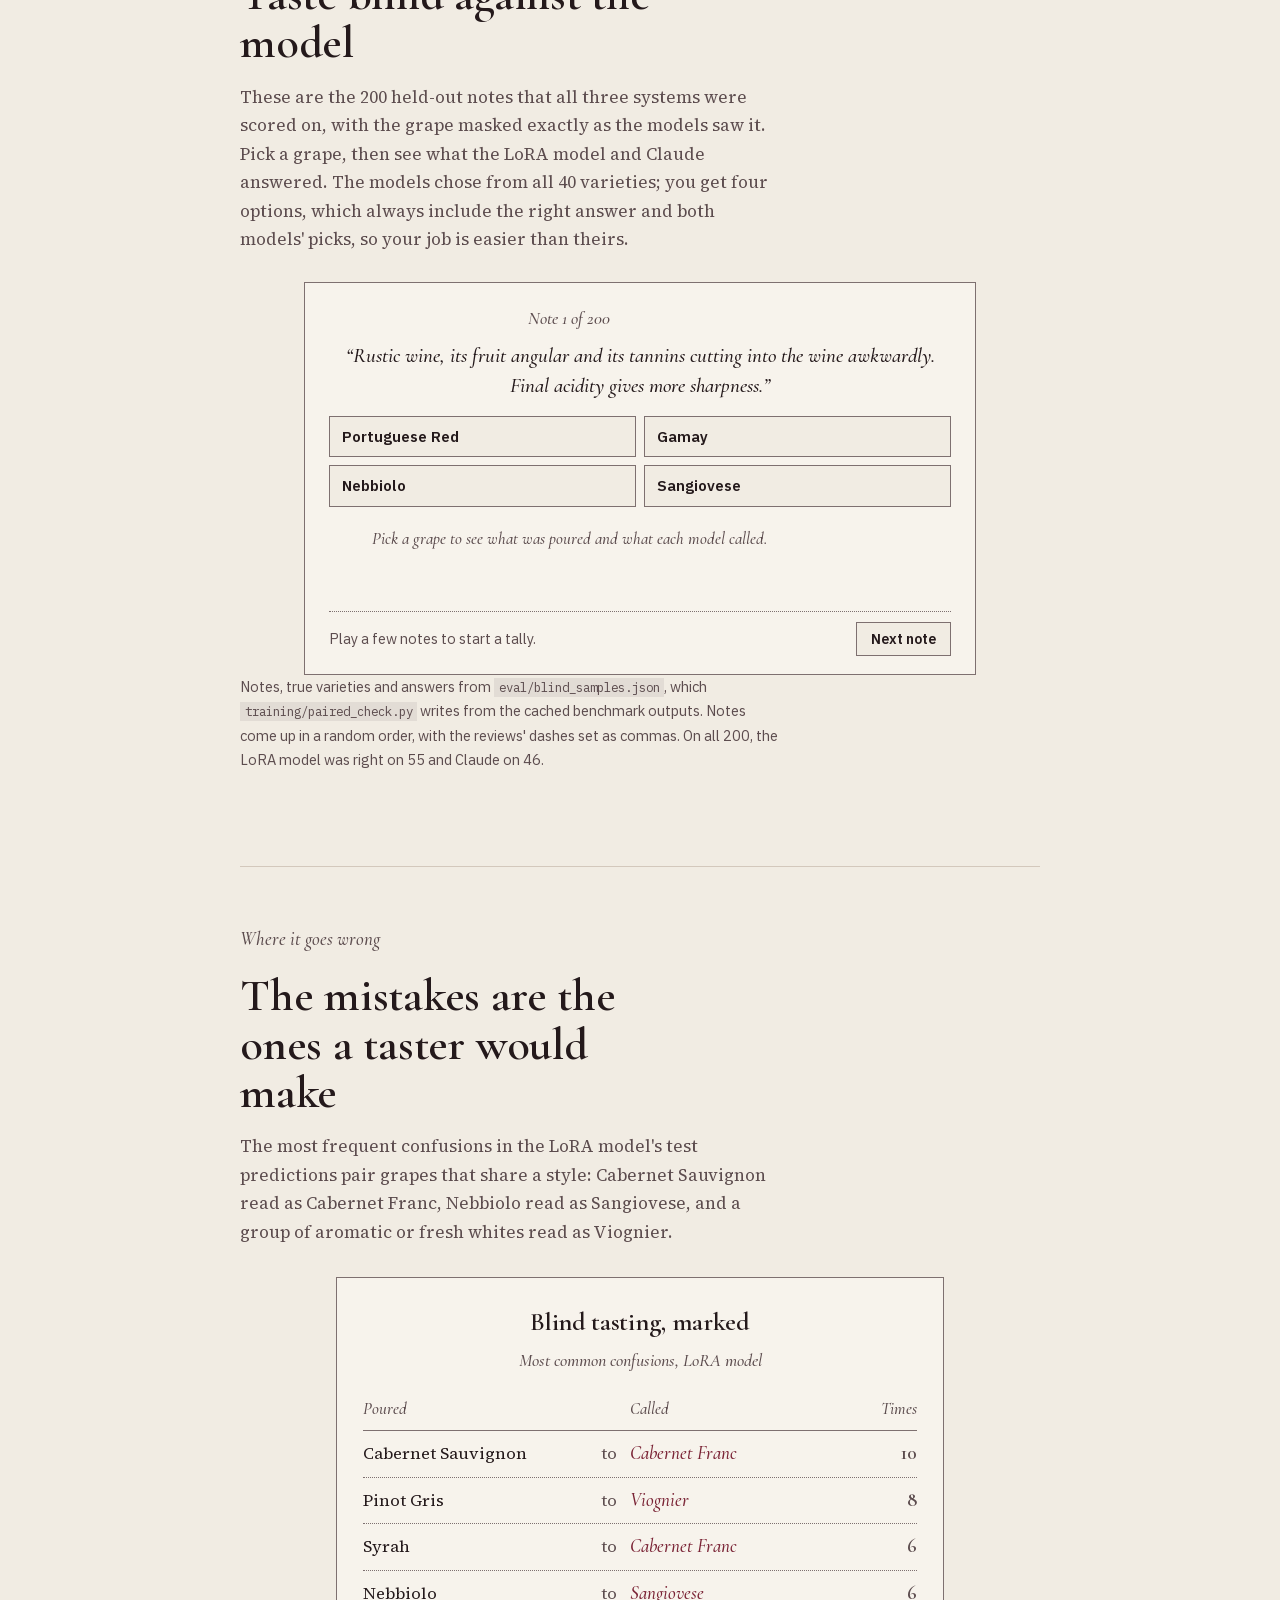
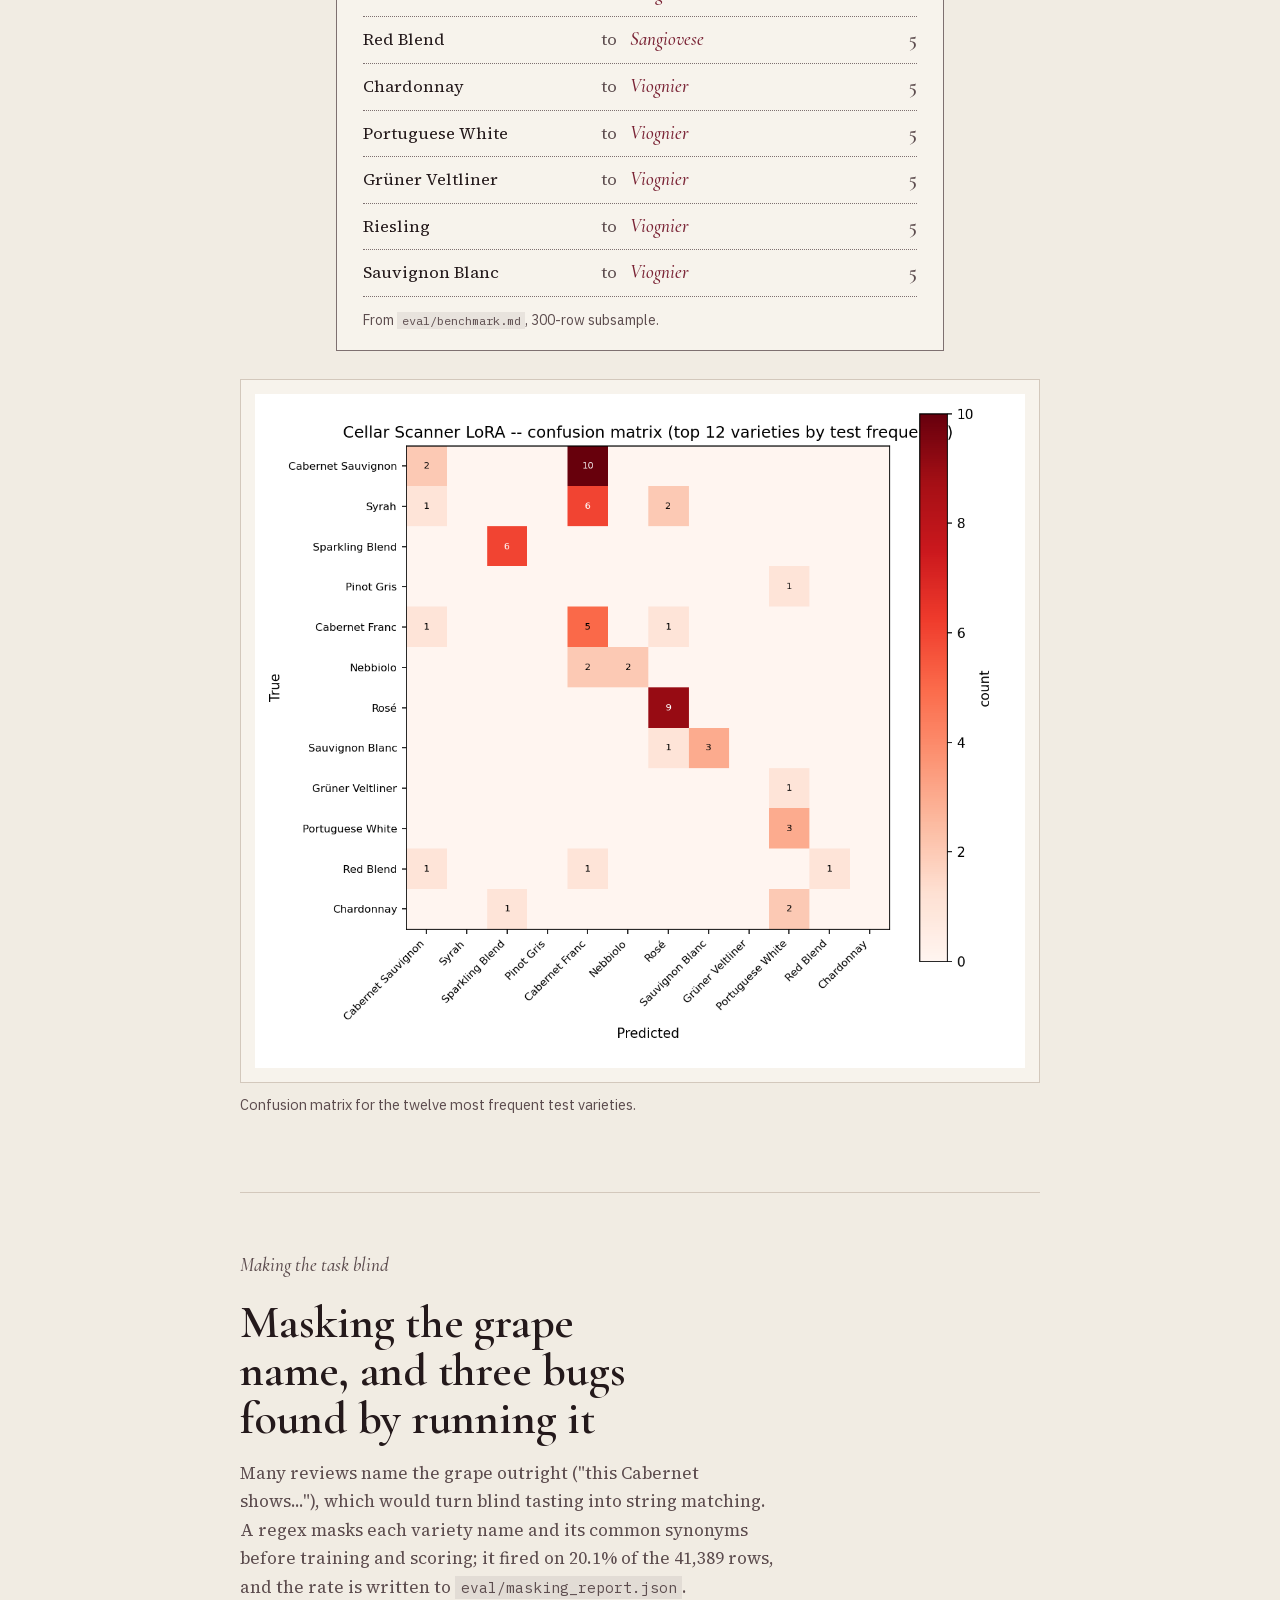
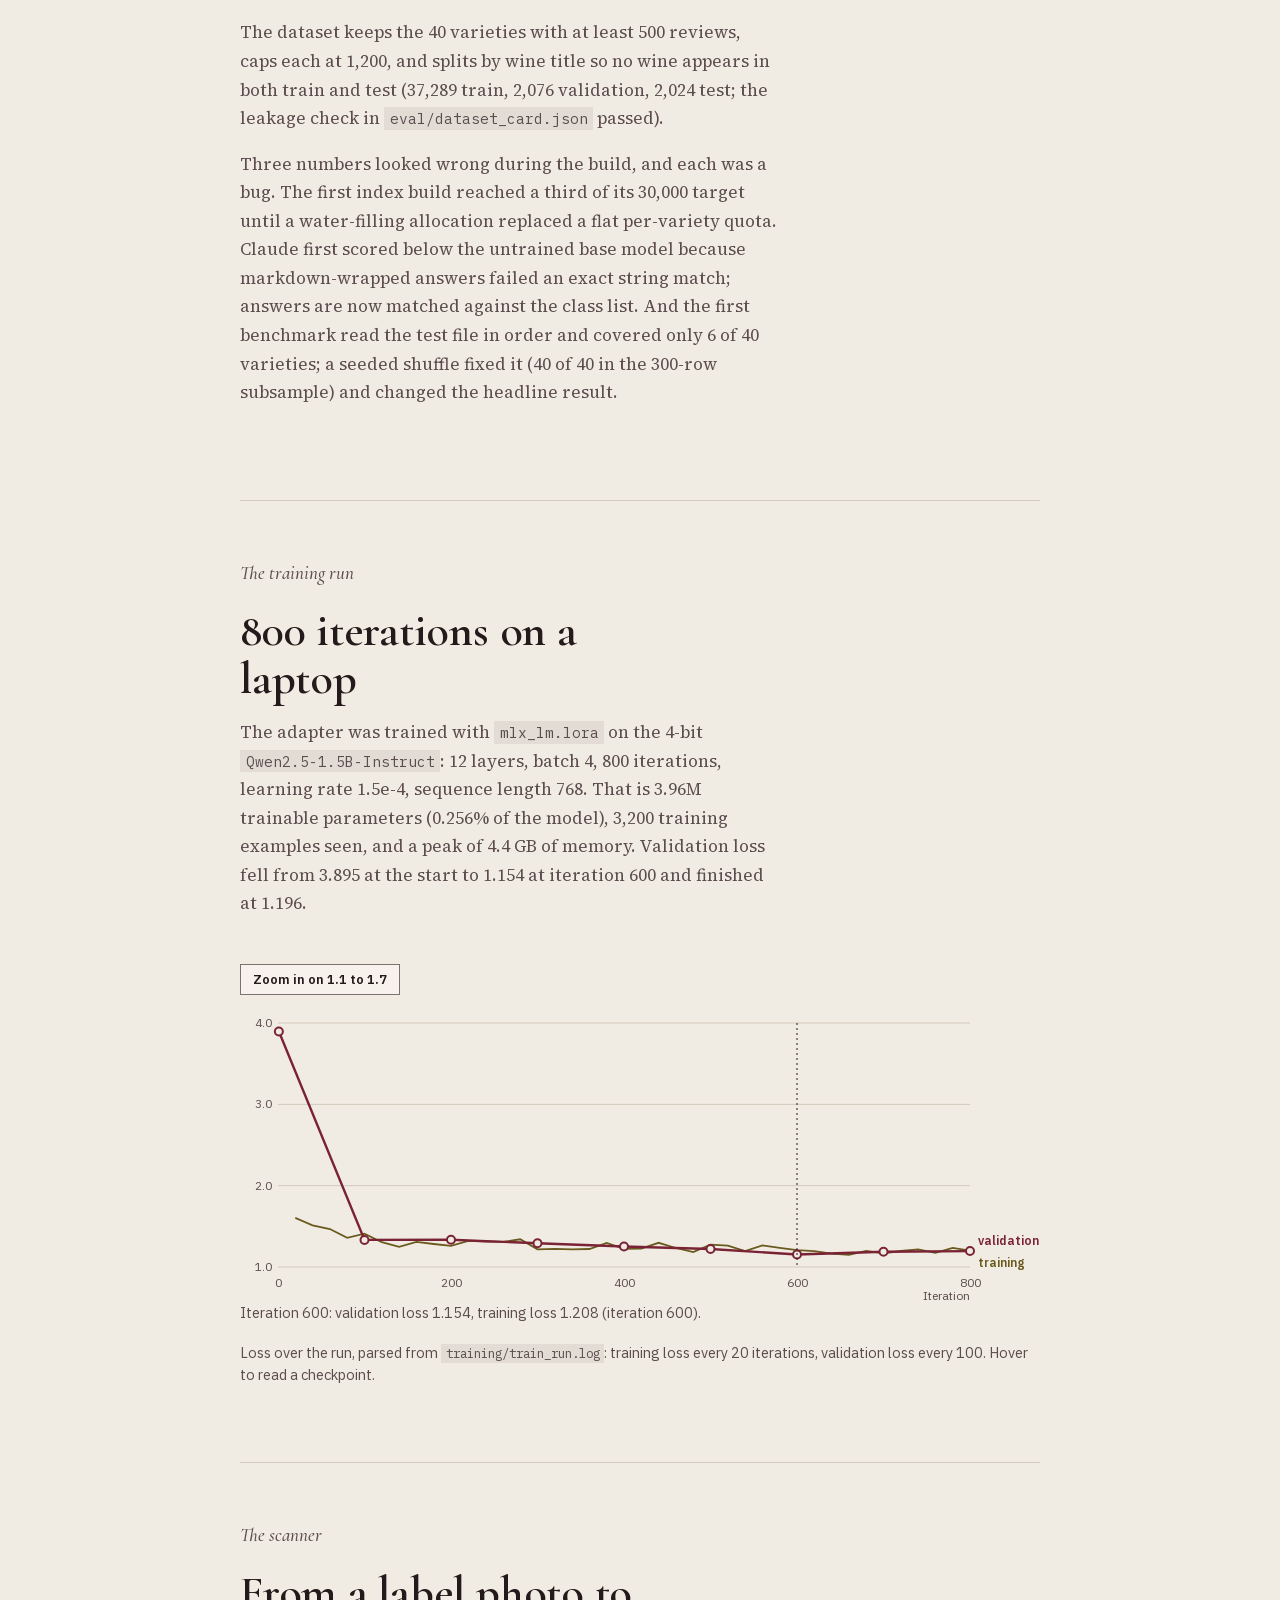
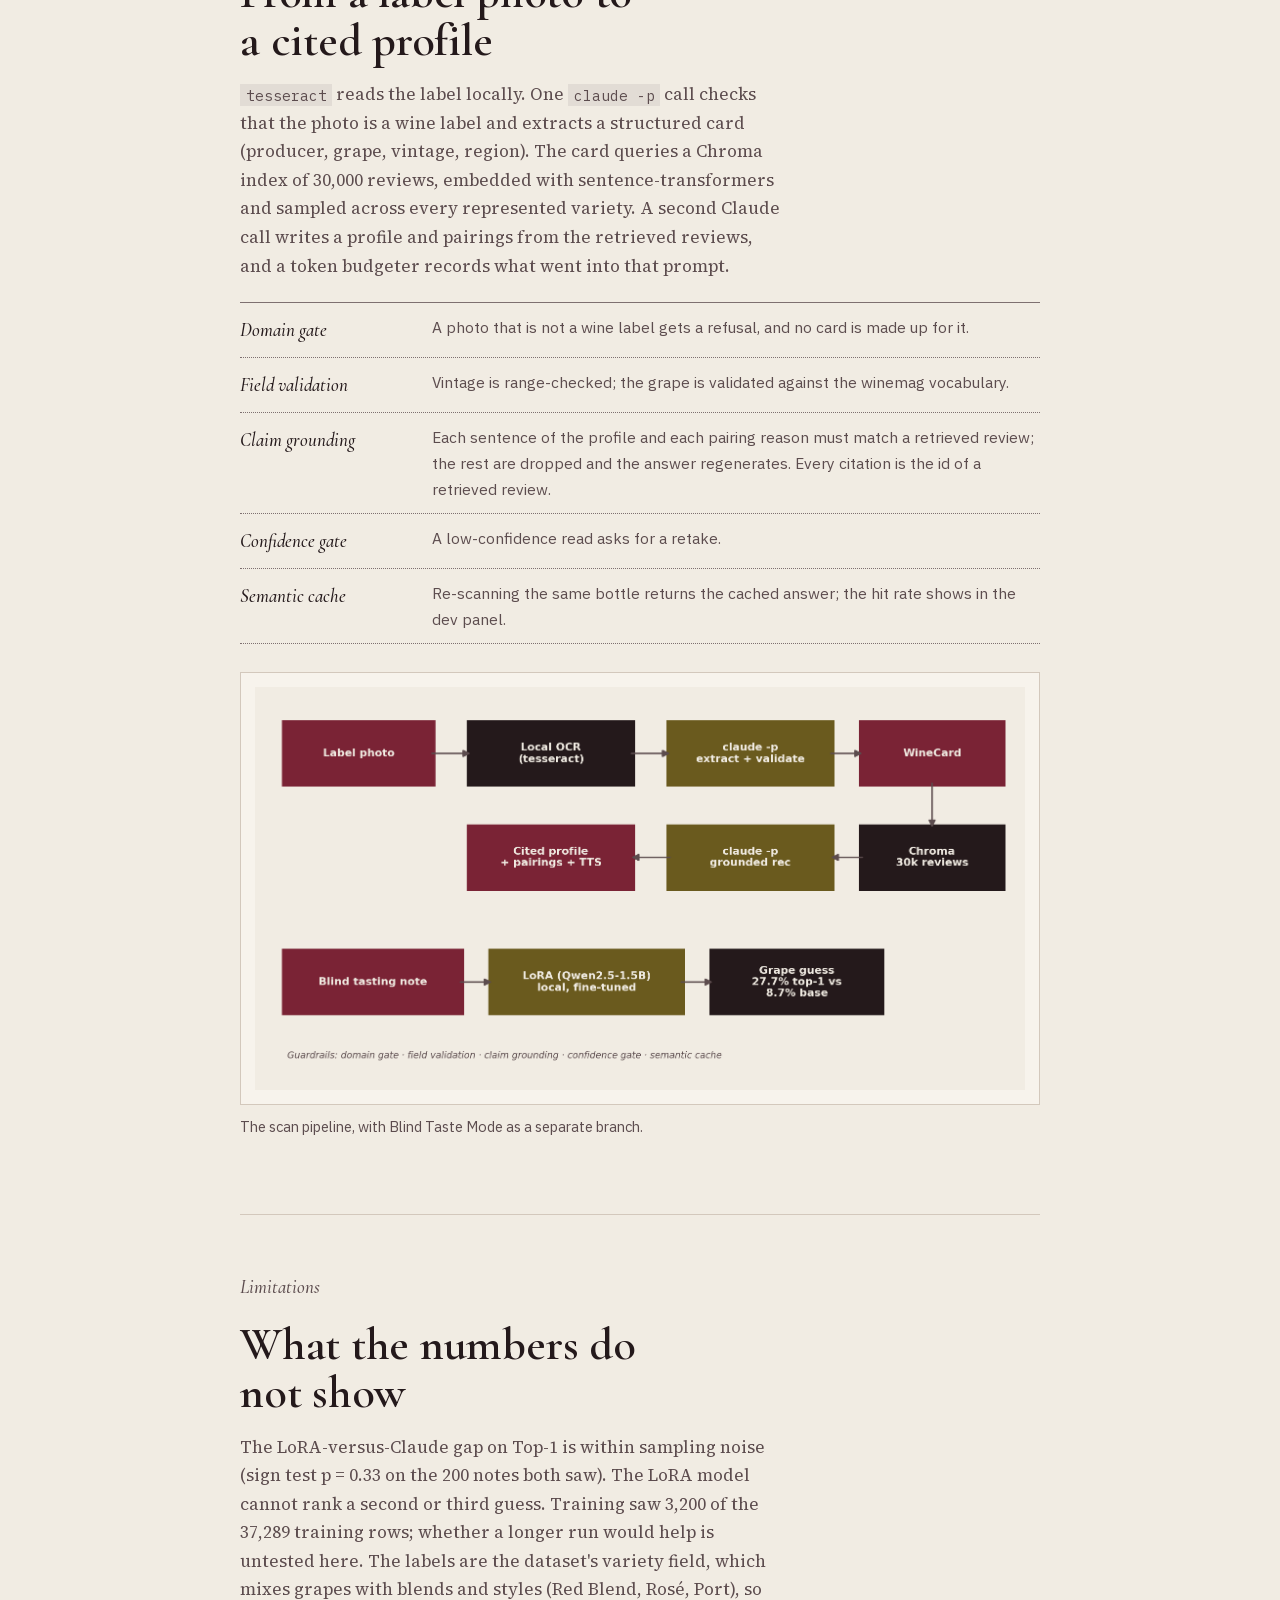
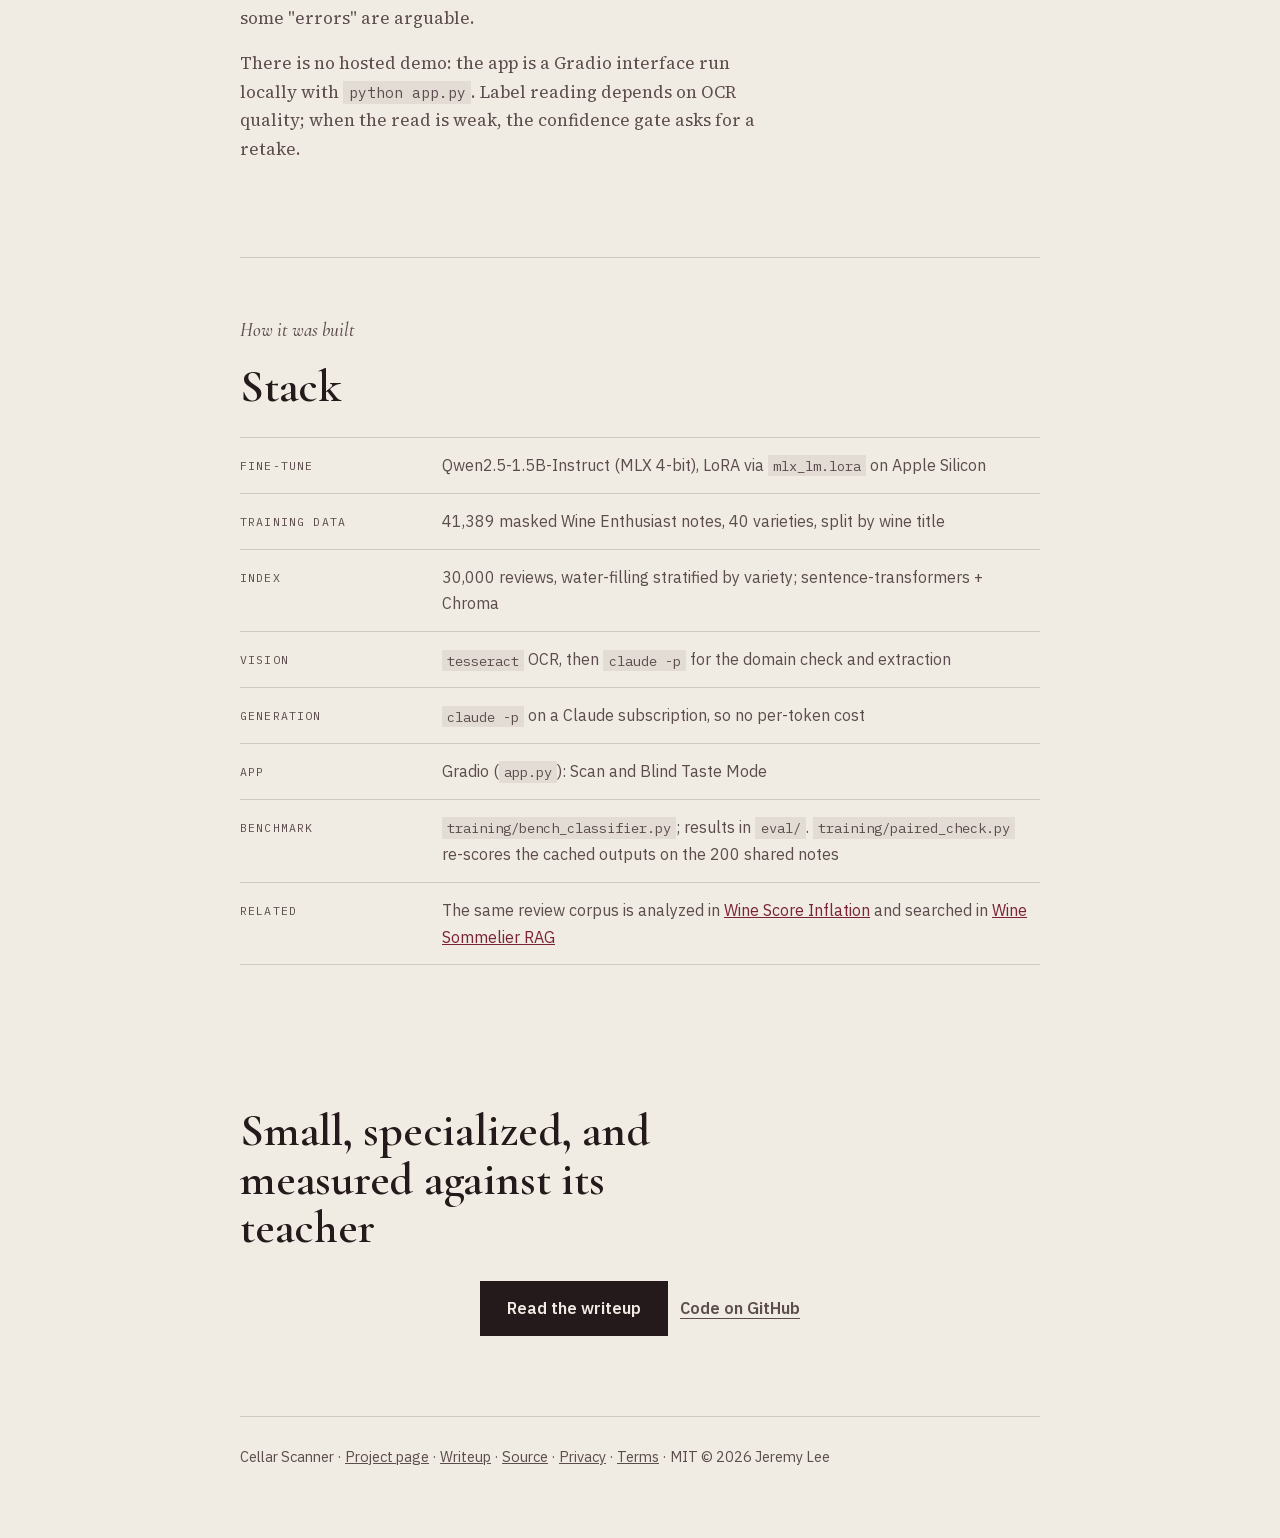
==== commit e227d05f: "Measure Claude's API-equivalent cost per item Rerun 25 items of the benchmark's Claude subsample wit" ====
--- a/overview/index.html
+++ b/overview/index.html
@@ -377,7 +377,7 @@
         <div><dt>Eval set</dt><dd>The first 300 notes of a 2,024-note held-out split, split by wine with a leakage check and shuffled with a fixed seed; Claude ran on the first 200 of them</dd></div>
         <div><dt>Baseline</dt><dd>Claude zero-shot <b>23.0%</b> Top-1; the untuned base model 8.7%</dd></div>
         <div><dt>Result</dt><dd>LoRA <b>27.7%</b> Top-1, macro-F1 0.253. On the 200 notes both saw the lead is within noise (sign test p = 0.33)</dd></div>
-        <div><dt>Cost per note</dt><dd>$0 per call on the laptop; Claude ran on a Max subscription and its per-call cost was not recorded</dd></div>
+        <div><dt>Cost per note</dt><dd>$0 per call on the laptop; Claude <b>$0.054</b> API-equivalent ($53.64 per 1,000), from 25 notes rerun on 2026-11-05 with the benchmark's prompt and CLI flags (<code>eval/claude_cost/</code>). Most of it is the Claude CLI's own context, about 13,500 tokens written to cache per call</dd></div>
         <div><dt>Latency</dt><dd>LoRA <b>4.0 s</b> median, 4.8 s p95 (n = 300, model reloaded every call); Claude <b>13.5 s</b> median, 40.4 s p95 (n = 200). A few slow calls pull the means to 10.6 s and 69.6 s</dd></div>
         <div><dt>Main failure</dt><dd>It falls back on a few default answers: of the 75 errors in its 15 most common confusions, 72 answer Viognier (36), Cabernet Franc (22) or Sangiovese (14)</dd></div>
       </dl>
